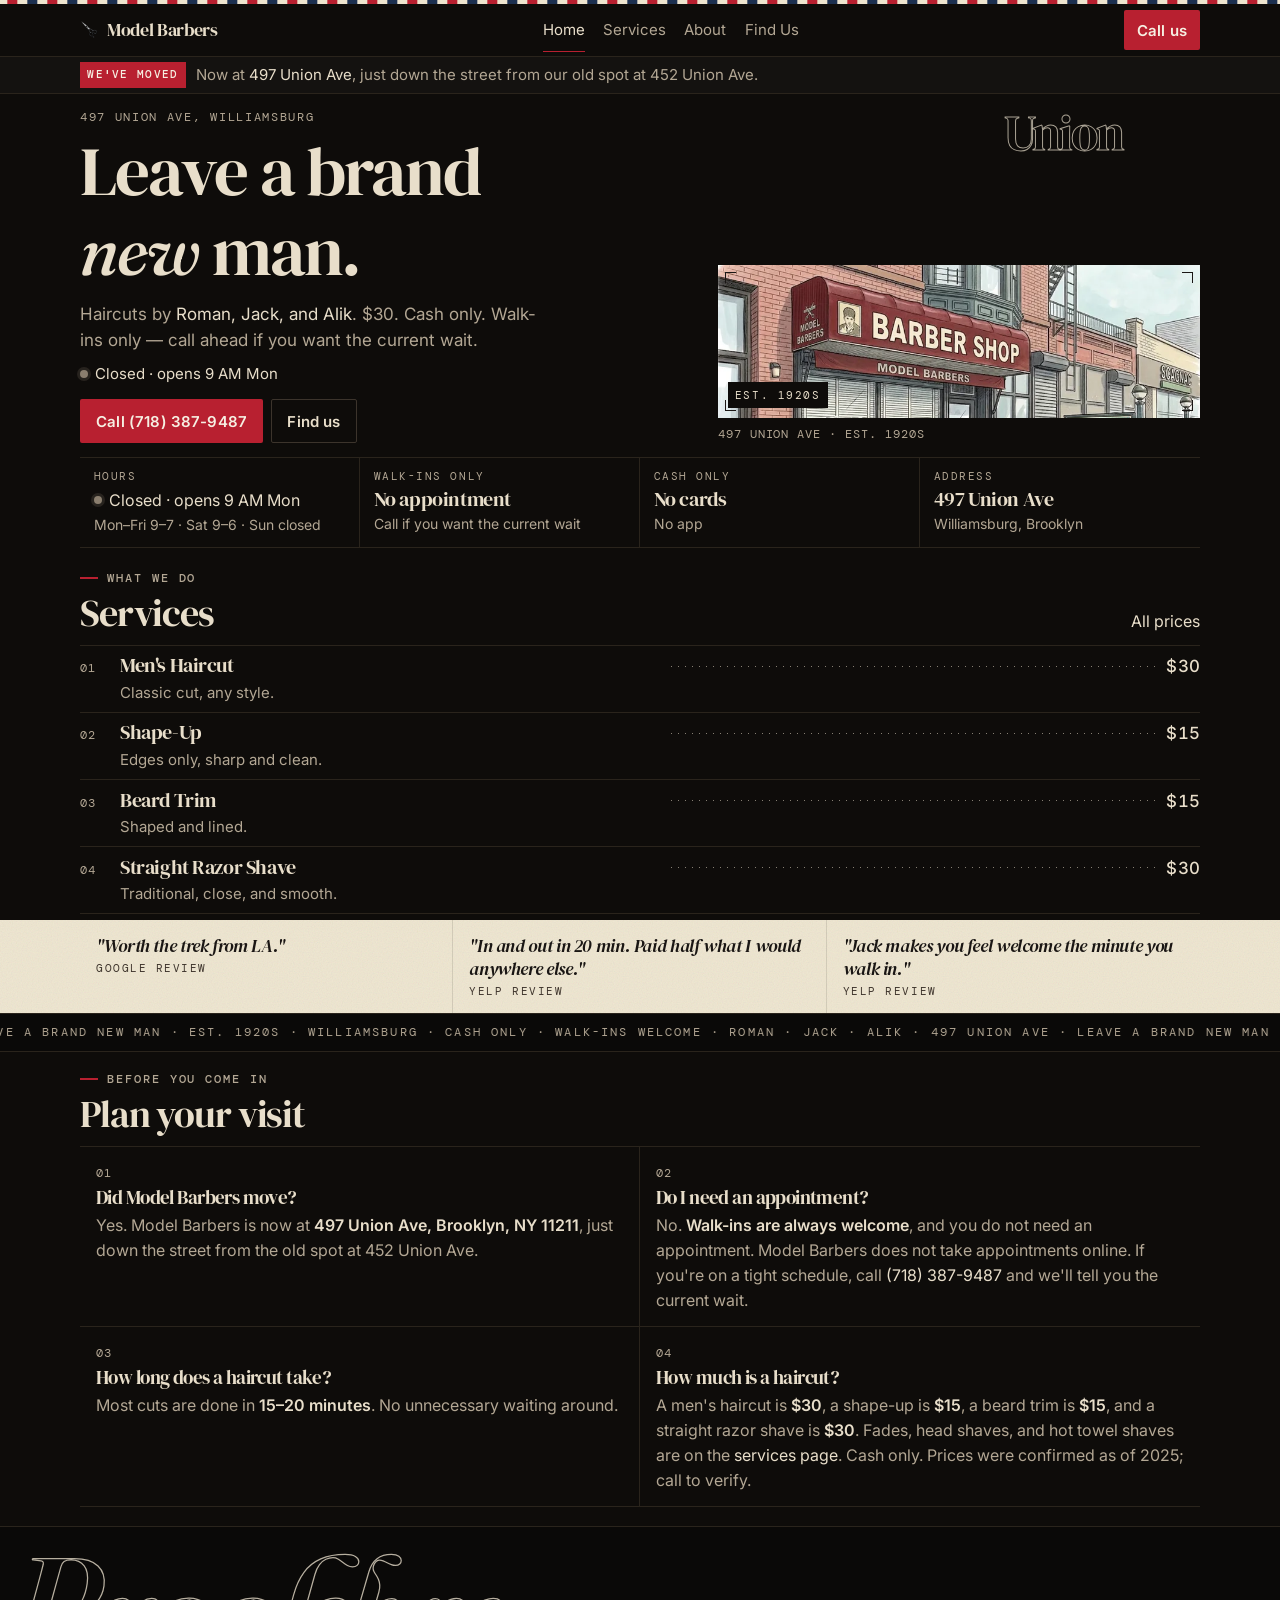
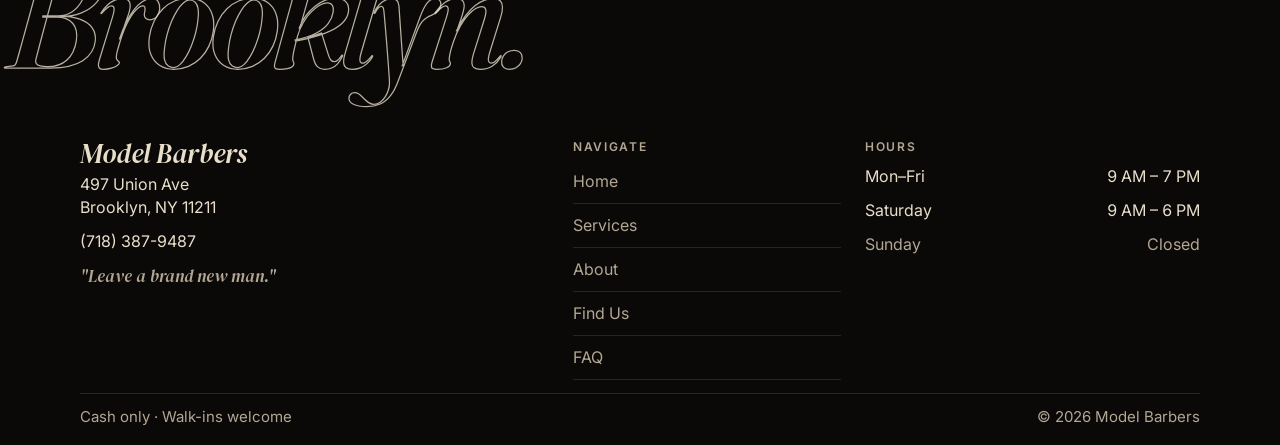
==== index.html @ 6467ca44 "Add Option C, a shorter letterpress ledger for Model Barbers. Keep the Bold Brooklyn palette, scisso" ====
<!DOCTYPE html>
<html lang="en">
<head>
  <meta charset="UTF-8" />
  <meta name="viewport" content="width=device-width, initial-scale=1.0" />
  <!--
    Planned canonical host: https://modelbarbers.com
    Do not launch until this domain is attached to the site, or update the host in:
    index.html, about.html, services.html, find-us.html, robots.txt, sitemap.xml, llms.txt, vercel.json, HOSTING.md
  -->
  <title>Model Barbers | Barbershop in Williamsburg, Brooklyn</title>
  <meta name="description" content="Walk-in barbershop on Union Ave in Williamsburg, Brooklyn. Haircuts $30, beard trims $15, cash only. Mon–Fri 9AM–7PM, Sat 9AM–6PM. (718) 387-9487." />
  <meta name="robots" content="index, follow, max-image-preview:large, max-snippet:-1" />
  <meta name="theme-color" content="#0E0C0A" />
  <link rel="canonical" href="https://modelbarbers.com/" />
  <link rel="alternate" type="text/plain" href="llms.txt" title="Plain-language summary of Model Barbers" />

  <meta property="og:type" content="website" />
  <meta property="og:site_name" content="Model Barbers" />
  <meta property="og:locale" content="en_US" />
  <meta property="og:title" content="Model Barbers | Barbershop in Williamsburg, Brooklyn" />
  <meta property="og:description" content="Walk-in barbershop on Union Ave in Williamsburg, Brooklyn. Haircuts $30, beard trims $15, cash only. Mon–Fri 9AM–7PM, Sat 9AM–6PM." />
  <meta property="og:url" content="https://modelbarbers.com/" />
  <meta property="og:image" content="https://modelbarbers.com/storefront.jpg" />
  <meta property="og:image:alt" content="Model Barbers storefront on Union Avenue in Williamsburg, Brooklyn" />
  <meta property="og:image:width" content="1400" />
  <meta property="og:image:height" content="782" />
  <meta property="og:image:type" content="image/jpeg" />

  <meta name="twitter:card" content="summary_large_image" />
  <meta name="twitter:title" content="Model Barbers | Barbershop in Williamsburg, Brooklyn" />
  <meta name="twitter:description" content="Walk-in barbershop on Union Ave in Williamsburg, Brooklyn. Haircuts $30, beard trims $15, cash only. Mon–Fri 9AM–7PM, Sat 9AM–6PM." />
  <meta name="twitter:image" content="https://modelbarbers.com/storefront.jpg" />
  <meta name="twitter:image:alt" content="Model Barbers storefront on Union Avenue in Williamsburg, Brooklyn" />

  <link rel="preconnect" href="https://fonts.googleapis.com" />
  <link rel="preconnect" href="https://fonts.gstatic.com" crossorigin />
  <link href="https://fonts.googleapis.com/css2?family=DM+Mono:wght@400;500&family=DM+Serif+Display:ital@0;1&family=Fraunces:ital,opsz,wght@1,144,500&family=Inter:wght@400;500;600&display=swap" rel="stylesheet" />

  <link rel="stylesheet" href="tokens.css" />
  <link rel="stylesheet" href="styles.css" />
  <link rel="icon" href="liberty_favicon.png" type="image/png" />
  <link rel="apple-touch-icon" href="apple-touch-icon.png" sizes="180x180" />

  <script type="application/ld+json">
  {
    "@context": "https://schema.org",
    "@graph": [
      {
        "@type": "WebSite",
        "@id": "https://modelbarbers.com/#website",
        "url": "https://modelbarbers.com/",
        "name": "Model Barbers",
        "description": "Williamsburg's neighborhood barbershop. Walk-ins only. Cash only.",
        "inLanguage": "en",
        "publisher": { "@id": "https://modelbarbers.com/#barbershop" }
      },
      {
        "@type": ["HairSalon", "LocalBusiness"],
        "@id": "https://modelbarbers.com/#barbershop",
        "name": "Model Barbers",
        "alternateName": "Williamsburg's Neighborhood Barbershop",
        "slogan": "Leave a brand new man.",
        "description": "Walk-in neighborhood barbershop on Union Avenue in Williamsburg, Brooklyn. Haircuts by Roman, Jack, and Alik. Cash only.",
        "url": "https://modelbarbers.com/",
        "telephone": "+17183879487",
        "image": "https://modelbarbers.com/storefront.jpg",
        "priceRange": "$",
        "paymentAccepted": "Cash",
        "currenciesAccepted": "USD",
        "address": {
          "@type": "PostalAddress",
          "streetAddress": "497 Union Ave",
          "addressLocality": "Brooklyn",
          "addressRegion": "NY",
          "postalCode": "11211",
          "addressCountry": "US"
        },
        "geo": {
          "@type": "GeoCoordinates",
          "latitude": 40.715536,
          "longitude": -73.952062
        },
        "hasMap": "https://maps.google.com/?q=497+Union+Ave,+Brooklyn,+NY+11211",
        "areaServed": {
          "@type": "Place",
          "name": "Williamsburg, Brooklyn, New York"
        },
        "openingHoursSpecification": [
          {
            "@type": "OpeningHoursSpecification",
            "dayOfWeek": ["Monday", "Tuesday", "Wednesday", "Thursday", "Friday"],
            "opens": "09:00",
            "closes": "19:00"
          },
          {
            "@type": "OpeningHoursSpecification",
            "dayOfWeek": "Saturday",
            "opens": "09:00",
            "closes": "18:00"
          }
        ],
        "employee": [
          { "@type": "Person", "name": "Roman", "jobTitle": "Barber" },
          { "@type": "Person", "name": "Jack", "jobTitle": "Barber" },
          { "@type": "Person", "name": "Alik", "jobTitle": "Barber" }
        ],
        "hasOfferCatalog": { "@id": "https://modelbarbers.com/#featured-services" }
      },
      {
        "@type": "OfferCatalog",
        "@id": "https://modelbarbers.com/#featured-services",
        "name": "Featured services at Model Barbers",
        "itemListElement": [
          {
            "@type": "Offer",
            "name": "Men's Haircut",
            "description": "Classic cut, any style.",
            "price": "30",
            "priceCurrency": "USD",
            "url": "https://modelbarbers.com/services#mens-haircut"
          },
          {
            "@type": "Offer",
            "name": "Shape-Up",
            "description": "Edges only, sharp and clean.",
            "price": "15",
            "priceCurrency": "USD",
            "url": "https://modelbarbers.com/services#shape-up"
          },
          {
            "@type": "Offer",
            "name": "Beard Trim",
            "description": "Shaped and lined.",
            "price": "15",
            "priceCurrency": "USD",
            "url": "https://modelbarbers.com/services#beard-trim"
          },
          {
            "@type": "Offer",
            "name": "Straight Razor Shave",
            "description": "Traditional, close, and smooth.",
            "price": "30",
            "priceCurrency": "USD",
            "url": "https://modelbarbers.com/services#straight-razor-shave"
          }
        ]
      },
      {
        "@type": "WebPage",
        "@id": "https://modelbarbers.com/#webpage",
        "url": "https://modelbarbers.com/",
        "name": "Model Barbers | Barbershop in Williamsburg, Brooklyn",
        "description": "Walk-in barbershop on Union Ave in Williamsburg, Brooklyn. Haircuts $30, beard trims $15, cash only. Mon–Fri 9AM–7PM, Sat 9AM–6PM. (718) 387-9487.",
        "isPartOf": { "@id": "https://modelbarbers.com/#website" },
        "about": { "@id": "https://modelbarbers.com/#barbershop" },
        "primaryImageOfPage": "https://modelbarbers.com/storefront.jpg",
        "inLanguage": "en"
      },
      {
        "@type": "FAQPage",
        "@id": "https://modelbarbers.com/#faq",
        "url": "https://modelbarbers.com/#faq",
        "isPartOf": { "@id": "https://modelbarbers.com/#website" },
        "about": { "@id": "https://modelbarbers.com/#barbershop" },
        "mainEntity": [
          {
            "@type": "Question",
            "name": "Did Model Barbers move?",
            "acceptedAnswer": {
              "@type": "Answer",
              "text": "Yes. Model Barbers is now at 497 Union Ave, Brooklyn, NY 11211, just down the street from the old spot at 452 Union Ave."
            }
          },
          {
            "@type": "Question",
            "name": "Do I need an appointment?",
            "acceptedAnswer": {
              "@type": "Answer",
              "text": "No. Walk-ins are always welcome, and you do not need an appointment. Model Barbers does not take appointments online. If you're on a tight schedule, call (718) 387-9487 and we'll tell you the current wait."
            }
          },
          {
            "@type": "Question",
            "name": "How long does a haircut take?",
            "acceptedAnswer": {
              "@type": "Answer",
              "text": "Most cuts are done in 15–20 minutes. No unnecessary waiting around."
            }
          },
          {
            "@type": "Question",
            "name": "How much is a haircut?",
            "acceptedAnswer": {
              "@type": "Answer",
              "text": "A men's haircut is $30, a shape-up is $15, a beard trim is $15, and a straight razor shave is $30. Fades, head shaves, and hot towel shaves are on the services page. Cash only. Prices were confirmed as of 2025; call to verify."
            }
          }
        ]
      }
    ]
  }
  </script>
</head>
<body class="page-home">
  <a class="skip-link" href="#main-content">Skip to main content</a>

  <header class="site-header" id="top">
    <div class="top-stripe" aria-hidden="true"><span class="top-stripe-track"></span></div>
    <div class="container nav-wrap">
      <a href="index.html" class="logo" aria-label="Model Barbers — home">
        <img src="scissors-closed-32.png" alt="" width="20" height="20" decoding="async" />
        Model Barbers
      </a>
      <nav aria-label="Primary navigation">
        <ul class="nav-links" role="list">
          <li><a href="index.html" aria-current="page">Home</a></li>
          <li><a href="services.html">Services</a></li>
          <li><a href="about.html">About</a></li>
          <li><a href="find-us.html">Find Us</a></li>
        </ul>
      </nav>
      <a class="btn btn-primary btn-sm nav-cta" href="tel:+17183879487">Call us</a>
      <button class="nav-toggle" aria-expanded="false" aria-controls="nav-overlay" aria-label="Open menu">
        <span class="nav-toggle-icon" aria-hidden="true"></span>
      </button>
    </div>
  </header>

  <div class="nav-overlay" id="nav-overlay" aria-hidden="true">
    <ul class="nav-overlay-links" role="list">
      <li><a href="index.html">Home</a></li>
      <li><a href="services.html">Services</a></li>
      <li><a href="about.html">About</a></li>
      <li><a href="find-us.html">Find Us</a></li>
    </ul>
    <a class="btn btn-primary nav-overlay-cta" href="tel:+17183879487">Call (718) 387-9487</a>
  </div>

  <main id="main-content" class="page-shell">
    <aside class="moved-notice" aria-label="We've moved">
      <p class="moved-line">
        <span class="moved-badge">We've moved</span>
        <span class="moved-detail">
          <span class="moved-short">Now at <a href="find-us.html">497 Union Ave</a>, from 452.</span>
          <span class="moved-long">Now at <a href="find-us.html">497 Union Ave</a>, just down the street from our old spot at 452 Union Ave.</span>
        </span>
      </p>
    </aside>

    <section class="hero" aria-labelledby="hero-headline">
      <div class="container hero-grid">
        <div class="hero-copy">
          <p class="hero-kicker"><a href="find-us.html">497 Union Ave, Williamsburg</a></p>
          <h1 class="mask-lines" id="hero-headline">
            <span class="mask-line"><span>Leave a brand</span></span>
            <span class="mask-line"><span><em>new</em> man.</span></span>
          </h1>
          <p class="hero-sub">Haircuts by <a href="about.html">Roman, Jack, and Alik</a>. $30. Cash only. Walk-ins only — call ahead if you want the current wait.</p>
          <p class="shop-status hero-status" data-shop-status>
            <span class="availability-dot" aria-hidden="true"></span>
            <span data-status-text>Mon–Fri 9–7 · Sat 9–6 · Sun closed</span>
          </p>
          <div class="hero-cta-group">
            <a class="btn btn-primary" href="tel:+17183879487">Call (718) 387-9487</a>
            <a class="btn btn-ghost" href="find-us.html">Find us</a>
          </div>
        </div>

        <div class="hero-media-col">
          <p class="hero-watermark" aria-hidden="true">Union</p>
          <div class="frame hero-frame photo-frame">
            <span class="crops" aria-hidden="true"><i></i><i></i><i></i><i></i></span>
            <picture>
              <source
                type="image/webp"
                srcset="storefront-800.webp 800w, storefront.webp 1400w"
                sizes="(min-width: 860px) 480px, 100vw"
              />
              <img
                src="storefront.jpg"
                srcset="storefront-800.jpg 800w, storefront.jpg 1400w"
                sizes="(min-width: 860px) 480px, 100vw"
                alt="Illustration of the Model Barbers storefront: a red awning on a brick building along a Brooklyn sidewalk"
                width="1400" height="782"
                fetchpriority="high" decoding="async"
              />
            </picture>
            <span class="photo-chip">Est. 1920s</span>
          </div>
          <p class="hero-caption">497 Union Ave · Est. 1920s</p>
        </div>
      </div>

      <div class="container">
        <section class="facts" aria-label="Shop facts">
          <div class="facts-grid">
            <div class="fact">
              <p class="fact-kicker">Hours</p>
              <p class="shop-status" data-shop-status>
                <span class="availability-dot" aria-hidden="true"></span>
                <span data-status-text>Mon–Fri 9–7 · Sat 9–6 · Sun closed</span>
              </p>
              <p class="fact-note">Mon–Fri 9–7 · Sat 9–6 · Sun closed</p>
            </div>
            <div class="fact">
              <p class="fact-kicker">Walk-ins only</p>
              <p class="fact-value">No appointment</p>
              <p class="fact-note">Call if you want the current wait</p>
            </div>
            <div class="fact">
              <p class="fact-kicker">Cash only</p>
              <p class="fact-value">No cards</p>
              <p class="fact-note">No app</p>
            </div>
            <div class="fact">
              <p class="fact-kicker">Address</p>
              <p class="fact-value"><a href="find-us.html">497 Union Ave</a></p>
              <p class="fact-note">Williamsburg, Brooklyn</p>
            </div>
          </div>
        </section>
      </div>
    </section>

    <section class="section" id="services" aria-labelledby="services-heading">
      <div class="container">
        <div class="section-header">
          <div>
            <p class="section-label">What we do</p>
            <h2 id="services-heading">Services</h2>
          </div>
          <a class="section-link" href="services.html">All prices</a>
        </div>
        <div class="ledger" role="table" aria-label="Featured services">
          <div class="menu-row" role="row">
            <span class="idx" role="cell">01</span>
            <span class="item-name" role="cell"><a href="services.html#mens-haircut">Men's Haircut</a></span>
            <span class="leader" role="presentation" aria-hidden="true"></span>
            <span class="price" role="cell">$30</span>
            <span class="item-desc" role="cell">Classic cut, any style.</span>
          </div>
          <div class="menu-row" role="row">
            <span class="idx" role="cell">02</span>
            <span class="item-name" role="cell"><a href="services.html#shape-up">Shape-Up</a></span>
            <span class="leader" role="presentation" aria-hidden="true"></span>
            <span class="price" role="cell">$15</span>
            <span class="item-desc" role="cell">Edges only, sharp and clean.</span>
          </div>
          <div class="menu-row" role="row">
            <span class="idx" role="cell">03</span>
            <span class="item-name" role="cell"><a href="services.html#beard-trim">Beard Trim</a></span>
            <span class="leader" role="presentation" aria-hidden="true"></span>
            <span class="price" role="cell">$15</span>
            <span class="item-desc" role="cell">Shaped and lined.</span>
          </div>
          <div class="menu-row" role="row">
            <span class="idx" role="cell">04</span>
            <span class="item-name" role="cell"><a href="services.html#straight-razor-shave">Straight Razor Shave</a></span>
            <span class="leader" role="presentation" aria-hidden="true"></span>
            <span class="price" role="cell">$30</span>
            <span class="item-desc" role="cell">Traditional, close, and smooth.</span>
          </div>
        </div>
      </div>
    </section>

    <section class="proof grain" aria-label="Customer reviews">
      <div class="container proof-grid">
        <div class="proof-item">
          <p class="proof-quote">"Worth the trek from LA."</p>
          <p class="proof-source">Google Review</p>
        </div>
        <div class="proof-item">
          <p class="proof-quote">"In and out in 20 min. Paid half what I would anywhere else."</p>
          <p class="proof-source">Yelp Review</p>
        </div>
        <div class="proof-item">
          <p class="proof-quote">"Jack makes you feel welcome the minute you walk in."</p>
          <p class="proof-source">Yelp Review</p>
        </div>
      </div>
    </section>

    <div class="marquee" aria-hidden="true">
      <div class="marquee-track" id="marquee-track">
        <span class="marquee-content">Leave a brand new man · Est. 1920s · Williamsburg · Cash only · Walk-ins welcome · Roman · Jack · Alik · 497 Union Ave ·&nbsp;</span>
        <span class="marquee-content">Leave a brand new man · Est. 1920s · Williamsburg · Cash only · Walk-ins welcome · Roman · Jack · Alik · 497 Union Ave ·&nbsp;</span>
      </div>
    </div>

    <section class="section" id="faq" aria-labelledby="visit-heading">
      <div class="container">
        <div class="section-header">
          <div>
            <p class="section-label">Before you come in</p>
            <h2 id="visit-heading">Plan your visit</h2>
          </div>
        </div>
        <div class="visit-grid">
          <div class="visit-item">
            <span class="visit-num">01</span>
            <h3 class="visit-q">Did Model Barbers move?</h3>
            <p class="visit-a">Yes. Model Barbers is now at <strong>497 Union Ave, Brooklyn, NY 11211</strong>, just down the street from the old spot at 452 Union Ave.</p>
          </div>
          <div class="visit-item">
            <span class="visit-num">02</span>
            <h3 class="visit-q">Do I need an appointment?</h3>
            <p class="visit-a">No. <strong>Walk-ins are always welcome</strong>, and you do not need an appointment. Model Barbers does not take appointments online. If you're on a tight schedule, call <a href="tel:+17183879487">(718) 387-9487</a> and we'll tell you the current wait.</p>
          </div>
          <div class="visit-item">
            <span class="visit-num">03</span>
            <h3 class="visit-q">How long does a haircut take?</h3>
            <p class="visit-a">Most cuts are done in <strong>15–20 minutes</strong>. No unnecessary waiting around.</p>
          </div>
          <div class="visit-item">
            <span class="visit-num">04</span>
            <h3 class="visit-q">How much is a haircut?</h3>
            <p class="visit-a">A men's haircut is <strong>$30</strong>, a shape-up is <strong>$15</strong>, a beard trim is <strong>$15</strong>, and a straight razor shave is <strong>$30</strong>. Fades, head shaves, and hot towel shaves are on the <a href="services.html">services page</a>. Cash only. Prices were confirmed as of 2025; call to verify.</p>
          </div>
        </div>
      </div>
    </section>
  </main>

  <footer class="site-footer">
    <p class="footer-wordmark" aria-hidden="true"><span>Brooklyn.</span></p>
    <div class="container footer-grid">
      <div class="footer-brand">
        <p class="footer-name">Model Barbers</p>
        <address>
          <a href="https://maps.google.com/?q=497+Union+Ave,+Brooklyn,+NY+11211" target="_blank" rel="noopener">497 Union Ave<br>Brooklyn, NY 11211</a><br>
          <a href="tel:+17183879487">(718) 387-9487</a>
        </address>
        <p class="footer-tagline">"Leave a brand new man."</p>
      </div>
      <div class="footer-col">
        <p class="footer-heading">Navigate</p>
        <ul class="footer-nav-list" role="list">
          <li><a href="index.html">Home</a></li>
          <li><a href="services.html">Services</a></li>
          <li><a href="about.html">About</a></li>
          <li><a href="find-us.html">Find Us</a></li>
          <li><a href="index.html#faq">FAQ</a></li>
        </ul>
      </div>
      <div class="footer-col">
        <p class="footer-heading">Hours</p>
        <table class="hours-table">
          <tbody>
            <tr><th scope="row">Mon–Fri</th><td>9 AM – 7 PM</td></tr>
            <tr><th scope="row">Saturday</th><td>9 AM – 6 PM</td></tr>
            <tr class="closed"><th scope="row">Sunday</th><td>Closed</td></tr>
          </tbody>
        </table>
      </div>
    </div>
    <div class="container footer-foot">
      <p class="footer-note">Cash only · Walk-ins welcome</p>
      <p class="footer-note copyright">© <span id="year"></span> Model Barbers</p>
    </div>
  </footer>

  <a class="floating-call" href="tel:+17183879487" aria-label="Call Model Barbers">Call (718) 387-9487</a>
  <script src="script.js" defer></script>
</body>
</html>
---- tokens.css ----
/* ═══════════════════════════════════════════════════════════
   MODEL BARBERS — Design Tokens
   Option C keeps the espresso / cream / red / gold family.
   ═══════════════════════════════════════════════════════════ */

:root {

  /* ── Typography ─────────────────────────────────────────── */
  --font-display: 'DM Serif Display', Georgia, serif;
  --font-sign:    'Fraunces', 'DM Serif Display', Georgia, serif;
  --font-body:    'Inter', system-ui, sans-serif;
  --font-mono:    'DM Mono', 'Courier New', monospace;

  /* ── Type Scale ─────────────────────────────────────────── */
  --text-xs:   0.75rem;
  --text-sm:   0.875rem;
  --text-base: 1rem;
  --text-lg:   1.125rem;
  --text-xl:   1.25rem;
  --text-2xl:  1.5rem;
  --text-3xl:  2rem;
  --text-4xl:  2.75rem;
  --text-hero: clamp(2.7rem, 5.4vw, 4.7rem);

  /* ── Colors — base dark theme ───────────────────────────── */
  --bg:             #0E0C0A;
  --bg-elevated:    #141210;
  --bg-inset:       #0A0908;

  --text-primary:   #E8DECA;
  --text-secondary: #B3A794;
  --text-faint:     #8A7E6E;
  --text-body:      1.0625rem;

  --accent:         #B82030;
  --accent-hi:      #D02438;
  --on-accent:      #F6EFE2;
  --gold:           #9A7420;
  --gold-light:     #C4A15A;

  --border:         #1C1914;
  --border-vis:     #2A241C;
  --border-hi:      #3C342C;

  /* ── Colors — light surface ─────────────────────────────── */
  --surface-warm:   #EFE7D2;
  --ink:            #1A1614;
  --ink-muted:      #3E342C;

  /* ── Spacing ────────────────────────────────────────────── */
  --sp-1:  8px;
  --sp-2:  16px;
  --sp-3:  24px;
  --sp-4:  32px;
  --sp-6:  48px;
  --sp-8:  64px;

  /* ── Layout ─────────────────────────────────────────────── */
  --max-w:       1120px;
  --header-h:    3.25rem;
  --header-slim: 2.75rem;
  --stripe-h:    4px;

  /* ── Radii ──────────────────────────────────────────────── */
  --radius-sm:  2px;
  --radius:     2px;

  /* ── Motion ─────────────────────────────────────────────── */
  --ease-out:    cubic-bezier(0.16, 1, 0.3, 1);
  --ease-std:    cubic-bezier(0.4, 0, 0.2, 1);
  --dur-fast:    120ms;
  --dur-mid:     260ms;
  --dur-slow:    640ms;
}
---- styles.css ----
/* ═══════════════════════════════════════════════════════════
   MODEL BARBERS — Option C, Letterpress Ledger
   Tokens live in tokens.css. No build step.
   ═══════════════════════════════════════════════════════════ */

*, *::before, *::after { box-sizing: border-box; margin: 0; padding: 0; }

html {
  scroll-padding-top: calc(var(--header-h) + var(--stripe-h) + 12px);
  font-size: 16px;
  color-scheme: dark;
  overflow-x: clip;
}

body {
  font-family: var(--font-body);
  font-weight: 400;
  font-size: var(--text-base);
  line-height: 1.55;
  background: var(--bg);
  color: var(--text-primary);
  overflow-x: clip;
  -webkit-font-smoothing: antialiased;
  text-rendering: optimizeLegibility;
}

img { display: block; max-width: 100%; height: auto; }
a { color: inherit; }
em { font-style: italic; }
address { font-style: normal; }
strong { font-weight: 600; }
button { font: inherit; color: inherit; background: none; border: 0; }
ul { list-style: none; }

::selection { background: var(--accent); color: var(--on-accent); }

::-webkit-scrollbar { width: 8px; }
::-webkit-scrollbar-track { background: var(--bg); }
::-webkit-scrollbar-thumb { background: var(--border-hi); }

/* ── Cursors ──────────────────────────────────────────────── */
:root {
  --cur-open:   url("scissors-opened-32.png") 16 16, auto;
  --cur-closed: url("scissors-closed-32.png") 16 16, auto;
  --grain: url("data:image/svg+xml,%3Csvg xmlns='http://www.w3.org/2000/svg' width='160' height='160'%3E%3Cfilter id='n'%3E%3CfeTurbulence type='fractalNoise' baseFrequency='.8' numOctaves='2' stitchTiles='stitch'/%3E%3C/filter%3E%3Crect width='160' height='160' filter='url(%23n)' opacity='.55'/%3E%3C/svg%3E");
}

html, body, body * { cursor: var(--cur-open); }
html.snipping, html.snipping body, html.snipping body * { cursor: var(--cur-closed); }
input, textarea, select, [contenteditable] { cursor: auto !important; }

/* ── Accessibility ────────────────────────────────────────── */
.skip-link {
  position: absolute;
  left: 1rem;
  top: 0;
  transform: translateY(-120%);
  background: #f0c060;
  color: #111;
  padding: 0.5rem 1rem;
  font-weight: 600;
  z-index: 400;
}
.skip-link:focus { transform: none; top: 0.5rem; }

.sr-only {
  position: absolute; width: 1px; height: 1px;
  padding: 0; margin: -1px; overflow: hidden;
  clip: rect(0, 0, 0, 0); white-space: nowrap; border: 0;
}

:focus-visible { outline: 2px solid #f0c060; outline-offset: 3px; }

/* ── Layout ───────────────────────────────────────────────── */
.container {
  width: min(var(--max-w), calc(100% - 2rem));
  margin-inline: auto;
}

.page-shell { position: relative; z-index: 1; }

h1, h2, h3 {
  font-family: var(--font-display);
  font-weight: 400;
  letter-spacing: -0.03em;
  color: var(--text-primary);
  text-wrap: balance;
}

h1 { font-size: var(--text-hero); line-height: 1.08; }
h1 em {
  font-family: var(--font-sign);
  font-style: italic;
  font-weight: 500;
  font-synthesis: none;
}
h2 { font-size: clamp(1.7rem, 3vw, 2.35rem); line-height: 1.12; }
h3 { font-size: 1.2rem; line-height: 1.2; }

/* Masked lines keep descenders inside the clip box. */
.mask-line { display: block; overflow: hidden; }
.mask-line > span {
  display: block;
  line-height: 1.12;
  padding-bottom: 0.2em;
  margin-bottom: -0.16em;
}

.section-label {
  display: flex;
  align-items: center;
  gap: 0.55rem;
  margin-bottom: 0.3rem;
  font-family: var(--font-mono);
  font-size: 0.75rem;
  font-weight: 500;
  letter-spacing: 0.16em;
  text-transform: uppercase;
  color: var(--text-secondary);
}
.section-label::before {
  content: "";
  width: 1.15rem;
  height: 2px;
  background: var(--accent);
  flex: none;
}

.section { padding: 1.15rem 0 0.35rem; }

.section-header {
  display: flex;
  align-items: flex-end;
  justify-content: space-between;
  gap: 1rem;
  margin-bottom: 0.65rem;
}

.lead {
  max-width: 62ch;
  margin-top: 0.45rem;
  font-size: var(--text-body);
  color: var(--text-secondary);
}

.page-intro { padding: 1rem 0 0.35rem; }
.breadcrumb {
  display: flex;
  flex-wrap: wrap;
  gap: 0.4rem;
  align-items: center;
  margin-bottom: 0.55rem;
  font-family: var(--font-mono);
  font-size: 0.75rem;
  letter-spacing: 0.12em;
  text-transform: uppercase;
  color: var(--text-secondary);
}

/* Sliding red rule. The scissors cursor stays. */
a:where(:not(.btn):not(.logo):not(.floating-call):not(.map-art):not(.nav-overlay-cta)) {
  text-decoration: none;
  background-image: linear-gradient(var(--accent), var(--accent));
  background-repeat: no-repeat;
  background-position: 0 100%;
  background-size: 0 1.5px;
  transition: background-size var(--dur-mid) var(--ease-out), color var(--dur-fast);
}
a:where(:not(.btn):not(.logo):not(.floating-call):not(.map-art):not(.nav-overlay-cta)):hover,
a:where(:not(.btn):not(.logo):not(.floating-call):not(.map-art):not(.nav-overlay-cta)):focus-visible,
a[aria-current="page"] {
  background-size: 100% 1.5px;
}

.grain { position: relative; isolation: isolate; }
.grain::before {
  content: "";
  position: absolute;
  inset: 0;
  z-index: 0;
  pointer-events: none;
  opacity: 0.22;
  background-image: var(--grain);
  background-size: 160px 160px;
  mix-blend-mode: multiply;
}
.grain > * { position: relative; z-index: 1; }

/* ── Buttons ──────────────────────────────────────────────── */
.btn {
  display: inline-flex;
  align-items: center;
  justify-content: center;
  min-height: 44px;
  padding: 0.5rem 0.95rem;
  border: 1px solid transparent;
  border-radius: var(--radius-sm);
  font-size: 0.9375rem;
  font-weight: 600;
  line-height: 1;
  text-decoration: none;
  letter-spacing: 0.01em;
}
.btn-primary { background: var(--accent); color: var(--on-accent); }
.btn-primary:hover { background: var(--accent-hi); }
.btn-ghost { color: var(--text-primary); border-color: var(--border-hi); }
.btn-ghost:hover { border-color: var(--text-secondary); }
.btn-sm { min-height: 40px; padding-inline: 0.75rem; }
.hero-cta-group { display: flex; flex-wrap: wrap; gap: 0.5rem; margin-top: 0.85rem; }

/* ── Header + pole ────────────────────────────────────────── */
.site-header {
  position: sticky;
  top: 0;
  z-index: 200;
  background: var(--bg);
  border-bottom: 1px solid var(--border-vis);
}

.top-stripe { height: var(--stripe-h); overflow: hidden; }
.top-stripe-track {
  display: block;
  height: 100%;
  width: calc(100% + 80px);
  margin-left: -40px;
  background-image: repeating-linear-gradient(
    90deg,
    var(--accent) 0 10px,
    #EDE4CE 10px 20px,
    #1C3050 20px 30px,
    #EDE4CE 30px 40px
  );
  will-change: transform;
  transform: translate3d(0, 0, 0);
  backface-visibility: hidden;
}

.nav-wrap {
  display: flex;
  align-items: center;
  justify-content: space-between;
  gap: 0.75rem;
  height: var(--header-h);
  min-width: 0;
  transition: height var(--dur-mid) var(--ease-std);
}
.site-header.slim .nav-wrap { height: var(--header-slim); }

.logo {
  display: inline-flex;
  align-items: center;
  gap: 0.45rem;
  min-height: 44px;
  font-family: var(--font-display);
  font-size: 1.15rem;
  letter-spacing: -0.02em;
  text-decoration: none;
  white-space: nowrap;
}
.logo img { width: 20px; height: 20px; }

.nav-links { display: flex; align-items: center; gap: 1.15rem; }
.nav-links a {
  display: inline-flex;
  align-items: center;
  min-height: 44px;
  font-size: 0.9375rem;
  color: var(--text-secondary);
}
.nav-links a:hover,
.nav-links a[aria-current="page"] { color: var(--text-primary); }

.nav-toggle {
  display: none;
  width: 44px;
  height: 44px;
  align-items: center;
  justify-content: center;
  border: 1px solid var(--border-hi);
  flex: none;
}
.nav-toggle-icon,
.nav-toggle-icon::before,
.nav-toggle-icon::after {
  display: block;
  width: 16px;
  height: 1.5px;
  background: var(--text-primary);
  position: relative;
}
.nav-toggle-icon::before,
.nav-toggle-icon::after {
  content: "";
  position: absolute;
  left: 0;
}
.nav-toggle-icon::before { top: -6px; }
.nav-toggle-icon::after { top: 6px; }
.nav-toggle[aria-expanded="true"] .nav-toggle-icon { background: transparent; }
.nav-toggle[aria-expanded="true"] .nav-toggle-icon::before { top: 0; transform: rotate(45deg); }
.nav-toggle[aria-expanded="true"] .nav-toggle-icon::after { top: 0; transform: rotate(-45deg); }

.nav-overlay {
  position: fixed;
  inset: 0;
  z-index: 190;
  display: none;
  flex-direction: column;
  justify-content: flex-end;
  gap: 0.25rem;
  padding: 5rem 1.25rem 1.5rem;
  background: rgba(14, 12, 10, 0.97);
}
.nav-overlay.open { display: flex; }
.nav-overlay-links a {
  display: flex;
  align-items: center;
  min-height: 48px;
  font-family: var(--font-display);
  font-size: clamp(2rem, 8vw, 2.75rem);
  line-height: 1.15;
  letter-spacing: -0.03em;
}
.nav-overlay-cta { margin-top: 0.75rem; align-self: flex-start; }

/* ── Moved notice, one line ───────────────────────────────── */
.moved-notice {
  background: var(--bg-elevated);
  border-bottom: 1px solid var(--border-vis);
}
.moved-line {
  display: flex;
  align-items: center;
  gap: 0.65rem;
  width: min(var(--max-w), calc(100% - 2rem));
  margin-inline: auto;
  min-height: 36px;
  padding: 0.3rem 0;
  white-space: nowrap;
}
.moved-badge {
  flex: none;
  background: var(--accent);
  color: var(--on-accent);
  font-family: var(--font-mono);
  font-size: 0.6875rem;
  font-weight: 500;
  letter-spacing: 0.12em;
  text-transform: uppercase;
  padding: 0.28rem 0.45rem;
}
.moved-detail { font-size: 0.9375rem; color: var(--text-secondary); min-width: 0; overflow: hidden; text-overflow: ellipsis; }
.moved-long { display: none; }
.moved-detail a { color: var(--text-primary); }

/* ── Hero ─────────────────────────────────────────────────── */
.hero { position: relative; padding: 0.85rem 0 0.15rem; }
.hero-grid {
  display: grid;
  gap: 0.9rem;
  align-items: end;
}
.hero-kicker {
  font-family: var(--font-mono);
  font-size: 0.75rem;
  letter-spacing: 0.14em;
  text-transform: uppercase;
  color: var(--text-secondary);
  margin-bottom: 0.35rem;
}
.hero h1 em {
  font-family: var(--font-sign);
  font-style: italic;
  font-weight: 500;
  font-synthesis: none;
}
.hero-sub {
  max-width: 42ch;
  margin-top: 0.55rem;
  font-size: 1.0625rem;
  color: var(--text-secondary);
}
.hero-sub a { color: var(--text-primary); }

.shop-status {
  display: inline-flex;
  align-items: center;
  gap: 0.45rem;
  margin-top: 0.55rem;
  font-size: 0.9375rem;
  color: var(--text-primary);
}
.availability-dot {
  width: 8px;
  height: 8px;
  border-radius: 50%;
  background: var(--text-faint);
  box-shadow: 0 0 0 3px rgba(138, 126, 110, 0.2);
  flex: none;
}
[data-open="true"] .availability-dot {
  background: #7DCEA0;
  box-shadow: 0 0 0 3px rgba(125, 206, 160, 0.18);
}

.hero-media-col { position: relative; min-width: 0; }
.hero-watermark {
  display: none;
  position: absolute;
  z-index: 2;
  top: 0;
  right: 0;
  margin: 0;
  font-family: var(--font-display);
  font-size: 3.15rem;
  line-height: 1;
  letter-spacing: -0.04em;
  color: transparent;
  -webkit-text-stroke: 1px rgba(232, 222, 202, 0.72);
  white-space: nowrap;
  pointer-events: none;
  user-select: none;
}

.frame {
  position: relative;
  z-index: 1;
  background: var(--bg-inset);
}
.frame img { width: 100%; object-fit: cover; }
.hero-frame img,
.archive-card img { height: 100%; }
.hero-frame { aspect-ratio: 3.15 / 1; max-height: 240px; overflow: hidden; }
.hero-frame picture { display: block; height: auto; }
.archive-card-photo picture { display: block; height: 100%; }
.hero-frame img {
  width: 100%;
  height: auto;
  max-height: none;
  object-fit: unset;
}
.hero-frame .crops i { border-color: #1A1614; }

.crops {
  position: absolute;
  inset: 7px;
  z-index: 2;
  pointer-events: none;
}
.crops i {
  position: absolute;
  width: 11px;
  height: 11px;
  border: 0 solid rgba(246, 239, 226, 0.9);
}
.crops i:nth-child(1) { top: 0; left: 0; border-top-width: 1px; border-left-width: 1px; }
.crops i:nth-child(2) { top: 0; right: 0; border-top-width: 1px; border-right-width: 1px; }
.crops i:nth-child(3) { bottom: 0; left: 0; border-bottom-width: 1px; border-left-width: 1px; }
.crops i:nth-child(4) { bottom: 0; right: 0; border-bottom-width: 1px; border-right-width: 1px; }

.photo-chip {
  position: absolute;
  z-index: 2;
  left: 10px;
  bottom: 10px;
  padding: 0.28rem 0.45rem;
  background: var(--bg);
  color: var(--text-primary);
  font-family: var(--font-mono);
  font-size: 0.6875rem;
  letter-spacing: 0.14em;
  text-transform: uppercase;
}
.hero-caption {
  margin-top: 0.4rem;
  font-family: var(--font-mono);
  font-size: 0.75rem;
  letter-spacing: 0.08em;
  text-transform: uppercase;
  color: var(--text-secondary);
}

/* ── Facts ────────────────────────────────────────────────── */
.facts {
  margin-top: 0.85rem;
  border-top: 1px solid var(--border-vis);
  border-bottom: 1px solid var(--border-vis);
}
.facts-grid { display: grid; grid-template-columns: 1fr 1fr; }
.fact {
  padding: 0.65rem 0.85rem 0.7rem;
  border-bottom: 1px solid var(--border-vis);
  min-width: 0;
}
.fact:nth-child(odd) { border-right: 1px solid var(--border-vis); }
.fact-kicker {
  font-family: var(--font-mono);
  font-size: 0.6875rem;
  letter-spacing: 0.14em;
  text-transform: uppercase;
  color: var(--text-secondary);
}
.fact-value {
  margin-top: 0.12rem;
  font-family: var(--font-display);
  font-size: 1.25rem;
  line-height: 1.2;
  letter-spacing: -0.02em;
}
.fact .shop-status { margin-top: 0.15rem; font-size: 1rem; }
.fact-note { margin-top: 0.1rem; font-size: 0.875rem; color: var(--text-secondary); }
.fact a { color: var(--text-primary); }

/* ── Ledger / prices ──────────────────────────────────────── */
.ledger, .menu { border-top: 1px solid var(--border-vis); }
.menu { max-width: 720px; }

.menu-row, .ledger-row {
  display: grid;
  grid-template-columns: 1.8rem minmax(0, 1fr) auto;
  column-gap: 0.7rem;
  align-items: baseline;
  padding: 0.48rem 0 0.5rem;
  border-bottom: 1px solid var(--border-vis);
}
.menu-row { grid-template-columns: 1.8rem minmax(0, 1.1fr) minmax(1.5rem, 1fr) auto; }
.idx {
  font-family: var(--font-mono);
  font-size: 0.75rem;
  letter-spacing: 0.06em;
  color: var(--text-secondary);
}
.item-name {
  font-family: var(--font-display);
  font-size: 1.28rem;
  line-height: 1.15;
  letter-spacing: -0.02em;
}
.item-name a { color: var(--text-primary); }
.item-desc {
  grid-column: 2 / -1;
  margin-top: 0.08rem;
  font-size: 0.9375rem;
  color: var(--text-secondary);
}
.menu-row .item-desc { grid-column: 2 / 3; }
.leader {
  height: 1px;
  align-self: center;
  background-image: radial-gradient(circle, rgba(232, 222, 202, 0.55) 0.7px, transparent 0.8px);
  background-size: 7px 1px;
  background-repeat: repeat-x;
  background-position: left center;
  transform: scaleX(1);
  transform-origin: left center;
}
.price {
  font-family: var(--font-body);
  font-weight: 500;
  font-variant-numeric: tabular-nums;
  font-feature-settings: "tnum" 1;
  font-size: 1.05rem;
  letter-spacing: 0.01em;
  color: var(--text-primary);
}
.menu-foot { margin-top: 0.8rem; max-width: 62ch; color: var(--text-secondary); font-size: 1rem; }
.menu-foot a { color: var(--text-primary); }
.price-note { margin-top: 0.35rem; color: var(--text-secondary); font-size: 0.9375rem; }
.category-label {
  margin: 0.85rem 0 0.15rem;
  font-family: var(--font-mono);
  font-size: 0.75rem;
  font-weight: 500;
  letter-spacing: 0.16em;
  text-transform: uppercase;
  color: var(--text-secondary);
}

/* ── Reviews ──────────────────────────────────────────────── */
.proof { background: var(--surface-warm); color: var(--ink); }
.proof-grid { display: grid; }
.proof-item {
  padding: 0.75rem 0;
  border-bottom: 1px solid rgba(26, 22, 20, 0.12);
}
.proof-item:last-child { border-bottom: 0; }
.proof-quote {
  font-family: var(--font-display);
  font-style: italic;
  font-size: 1.15rem;
  line-height: 1.25;
  letter-spacing: -0.02em;
  color: var(--ink);
}
.proof-source {
  margin-top: 0.2rem;
  font-family: var(--font-mono);
  font-size: 0.6875rem;
  letter-spacing: 0.14em;
  text-transform: uppercase;
  color: var(--ink-muted);
}

/* ── Marquee ──────────────────────────────────────────────── */
.marquee {
  overflow: hidden;
  border-top: 1px solid var(--border-vis);
  border-bottom: 1px solid var(--border-vis);
  background: var(--bg-inset);
}
.marquee-track {
  display: flex;
  width: max-content;
  will-change: transform;
  transform: translate3d(0, 0, 0);
}
.marquee-content {
  flex: none;
  padding: 0.55rem 0;
  font-family: var(--font-mono);
  font-size: 0.75rem;
  letter-spacing: 0.18em;
  text-transform: uppercase;
  color: var(--text-secondary);
  white-space: nowrap;
}

/* ── FAQ ──────────────────────────────────────────────────── */
.visit-grid {
  display: grid;
  border-top: 1px solid var(--border-vis);
}
.visit-item {
  padding: 0.7rem 0.15rem 0.75rem;
  border-bottom: 1px solid var(--border-vis);
}
.visit-num {
  font-family: var(--font-mono);
  font-size: 0.75rem;
  letter-spacing: 0.08em;
  color: var(--text-secondary);
}
.visit-q { margin-top: 0.15rem; font-size: 1.2rem; }
.visit-a {
  margin-top: 0.25rem;
  font-size: 1rem;
  color: var(--text-secondary);
}
.visit-a a,
.visit-a strong { color: var(--text-primary); }

/* ── About ────────────────────────────────────────────────── */
.about-split {
  display: grid;
  gap: 1rem;
  align-items: start;
}
.about-prose p {
  font-size: var(--text-body);
  color: var(--text-secondary);
}
.about-prose p + p { margin-top: 0.7rem; }
.about-prose a { color: var(--text-primary); }

.portrait { margin: 0; }
.portrait .photo-frame img {
  width: 100%;
  height: auto;
  object-fit: contain;
  background: #0A0908;
}
.name-row {
  display: grid;
  grid-template-columns: repeat(3, 1fr);
  gap: 0.25rem;
  margin-top: 0.4rem;
  font-family: var(--font-display);
  font-size: 1.05rem;
  line-height: 1.2;
}
.credits {
  margin-top: 0.45rem;
  font-size: 0.9375rem;
  color: var(--text-secondary);
}

.archive { padding-top: 0.9rem; }
.archive-fan {
  display: grid;
  grid-template-columns: 1fr 1fr;
  gap: 0.55rem;
  margin-top: 0.55rem;
}
.archive-card {
  --tilt: 0deg;
  background: var(--bg-elevated);
  border: 1px solid var(--border-vis);
  transform: rotate(var(--tilt));
  transform-origin: center center;
}
.archive-card:nth-child(1) { --tilt: -2.4deg; }
.archive-card:nth-child(2) { --tilt: 1.6deg; }
.archive-card:nth-child(3) { --tilt: -1.2deg; }
.archive-card:nth-child(4) { --tilt: 2.2deg; }
.archive-card-photo { aspect-ratio: 16 / 10; overflow: hidden; background: #0A0908; }
.archive-card img { width: 100%; height: 100%; object-fit: cover; }
.crop-awning { object-position: center 18%; }
.crop-windows { object-position: center 48%; }
.crop-street { object-position: 78% 70%; }
.archive-card.is-barbers img { object-fit: contain; object-position: center top; }
.archive-card figcaption,
.archive-chip {
  font-family: var(--font-mono);
  font-size: 0.6875rem;
  letter-spacing: 0.12em;
  text-transform: uppercase;
}
.archive-card figcaption { padding: 0.35rem 0.45rem 0.4rem; color: var(--text-secondary); }
.archive-chip {
  position: absolute;
  top: 6px;
  left: 6px;
  padding: 0.2rem 0.35rem;
  background: var(--bg);
  color: var(--text-primary);
}
.archive-card-photo { position: relative; }

.honest {
  margin: 0.9rem 0 0.2rem;
  padding: 0.75rem 0.9rem;
  border-left: 2px solid var(--accent);
  background: var(--bg-elevated);
  color: var(--text-secondary);
  font-size: 1rem;
}
.honest a { color: var(--text-primary); }

/* ── Find us ──────────────────────────────────────────────── */
.coords {
  margin-top: 0.35rem;
  font-family: var(--font-mono);
  font-size: 0.8125rem;
  letter-spacing: 0.08em;
  color: var(--text-secondary);
}
.find-grid {
  display: grid;
  gap: 1rem;
  padding-bottom: 0.4rem;
}
.map-plate { min-width: 0; }
.map-art {
  display: block;
  position: relative;
  border: 1px solid var(--border-vis);
  background: #141210;
  text-decoration: none;
}
.map-svg { display: block; width: 100%; height: auto; }
.map-svg text {
  font-family: var(--font-mono);
  font-size: 13px;
  letter-spacing: 0.08em;
  fill: var(--text-primary);
}
.map-pin-label {
  position: absolute;
  left: 0.7rem;
  bottom: 0.55rem;
  font-family: var(--font-mono);
  font-size: 0.75rem;
  letter-spacing: 0.12em;
  text-transform: uppercase;
  color: var(--text-primary);
}
.map-actions {
  display: flex;
  flex-wrap: wrap;
  gap: 0.4rem 0.85rem;
  align-items: center;
  margin-top: 0.55rem;
}
.map-actions a, .map-actions button {
  min-height: 44px;
  display: inline-flex;
  align-items: center;
  font-size: 0.9375rem;
  color: var(--text-primary);
}
.map-note { flex-basis: 100%; font-size: 0.875rem; color: var(--text-secondary); }
.map-slot { display: none; margin-top: 0.5rem; }
.map-slot.is-live { display: block; }
.map-slot iframe { width: 100%; height: 240px; border: 0; background: var(--bg-elevated); }

.contact-block + .contact-block { margin-top: 0.85rem; }
.contact-block h2 { font-size: 1.35rem; margin-bottom: 0.25rem; }
.phone-large {
  display: inline-flex;
  align-items: center;
  min-height: 44px;
  font-family: var(--font-display);
  font-style: italic;
  font-size: clamp(1.7rem, 4vw, 2.4rem);
  line-height: 1.15;
  letter-spacing: -0.03em;
}
.hours-table { width: 100%; border-collapse: collapse; }
.hours-table th, .hours-table td {
  padding: 0.28rem 0;
  font-weight: 400;
  font-size: 1rem;
  text-align: left;
  color: var(--text-primary);
}
.hours-table td { text-align: right; font-variant-numeric: tabular-nums; }
.hours-table .closed td,
.hours-table .closed th { color: var(--text-secondary); }
.getting-here { margin-top: 0.35rem; color: var(--text-secondary); font-size: 1rem; }
.getting-here p + p { margin-top: 0.45rem; }
.getting-here strong, .getting-here a { color: var(--text-primary); }

/* ── Footer ───────────────────────────────────────────────── */
.site-footer {
  margin-top: 0.85rem;
  border-top: 1px solid var(--border-vis);
  background: var(--bg-inset);
  /* Visible overflow so a display word can finish its descenders.
     The wordmark box itself is padded to contain the ink. */
  overflow: visible;
  padding-bottom: 1rem;
}
.footer-wordmark {
  overflow: visible;
  margin: 0;
  padding: 0.02em 0.04em 0.28em;
  line-height: 1;
  font-size: clamp(3.35rem, 12.2vw, 10.5rem);
  pointer-events: none;
  user-select: none;
}
.footer-wordmark span {
  display: block;
  overflow: visible;
  font-family: var(--font-sign);
  font-style: italic;
  font-weight: 500;
  font-size: 1em;
  /* 1.05 keeps the em box honest; the parent's padding holds the tail of y. */
  line-height: 1.05;
  letter-spacing: -0.045em;
  white-space: nowrap;
  color: transparent;
  -webkit-text-stroke: 1.25px rgba(232, 222, 202, 0.78);
  paint-order: stroke fill;
}
.footer-grid { display: grid; gap: 0.85rem 1.5rem; }
.footer-name {
  font-family: var(--font-display);
  font-style: italic;
  font-size: 1.7rem;
  line-height: 1.15;
  margin-bottom: 0.25rem;
}
.footer-brand address {
  font-size: 1rem;
  color: var(--text-secondary);
  line-height: 1.45;
}
.footer-brand address a {
  display: inline-flex;
  align-items: center;
  min-height: 44px;
  color: var(--text-primary);
}
.footer-tagline {
  margin-top: 0.15rem;
  font-family: var(--font-display);
  font-style: italic;
  font-size: 1.05rem;
  line-height: 1.3;
  color: var(--text-secondary);
}
.footer-heading {
  margin-bottom: 0.2rem;
  font-size: 0.75rem;
  font-weight: 600;
  letter-spacing: 0.14em;
  text-transform: uppercase;
  color: var(--text-secondary);
}
.footer-nav-list a {
  display: flex;
  align-items: center;
  min-height: 44px;
  color: var(--text-secondary);
  border-bottom: 1px solid var(--border-vis);
}
.footer-nav-list a:hover { color: var(--text-primary); }
.footer-foot {
  display: flex;
  justify-content: space-between;
  gap: 0.5rem 1rem;
  flex-wrap: wrap;
  margin-top: 0.85rem;
  padding-top: 0.7rem;
  border-top: 1px solid var(--border-vis);
}
.footer-note { font-size: 0.9375rem; color: var(--text-secondary); }

/* ── Floating call ─────────────────────────────────────────── */
.floating-call {
  position: fixed;
  right: 0.8rem;
  bottom: 0.8rem;
  z-index: 140;
  min-height: 44px;
  padding: 0.65rem 0.9rem;
  background: var(--accent);
  color: var(--on-accent);
  font-weight: 600;
  font-size: 0.9375rem;
  text-decoration: none;
  border-radius: var(--radius-sm);
  box-shadow: 0 8px 24px rgba(0, 0, 0, 0.35);
  transform: translate3d(0, 140%, 0);
  opacity: 0;
  pointer-events: none;
}
.floating-call.is-shown {
  transform: translate3d(0, 0, 0);
  opacity: 1;
  pointer-events: auto;
}

.clip-burst {
  position: fixed;
  z-index: 250;
  width: 5px;
  height: 3px;
  margin: -2px 0 0 -2px;
  background: var(--text-primary);
  pointer-events: none;
  animation: burst 520ms var(--ease-out) forwards;
}

/* ── Motion ───────────────────────────────────────────────── */
@media (prefers-reduced-motion: no-preference) {
  html { scroll-behavior: smooth; }

  @view-transition { navigation: auto; }
  ::view-transition-old(root) { animation: 220ms ease both vt-out; }
  ::view-transition-new(root) { animation: 360ms var(--ease-out) both vt-in; }

  .mask-line > span {
    animation: line-in 700ms var(--ease-out) both;
  }
  .hero .mask-line:nth-child(2) > span,
  .page-intro .mask-line:nth-child(2) > span { animation-delay: 80ms; }
  .page-intro .mask-line:nth-child(3) > span { animation-delay: 150ms; }

  .floating-call { transition: transform 420ms var(--ease-out), opacity 420ms var(--ease-out); }

  @supports (animation-timeline: view()) {
    .photo-frame {
      animation: frame-open linear both;
      animation-timeline: view();
      animation-range: entry 0% entry 55%;
    }
    .leader {
      animation: draw linear both;
      animation-timeline: view();
      animation-range: entry 0% entry 50%;
    }
    .archive-card {
      animation: unfan linear both;
      animation-timeline: view();
      animation-range: entry 15% entry 75%;
    }
  }

  @supports (animation-timeline: scroll()) {
    .hero-watermark {
      animation: wm-drift linear both;
      animation-timeline: scroll(root);
    }
  }
}

@keyframes line-in {
  from { transform: translate3d(0, 110%, 0); }
  to { transform: none; }
}
@keyframes frame-open {
  from { clip-path: inset(11% 8% 11% 8% round 10px); }
  to { clip-path: inset(0 round 2px); }
}
@keyframes draw {
  from { transform: scaleX(0); }
  to { transform: scaleX(1); }
}
@keyframes unfan {
  from { transform: rotate(var(--tilt)) translate3d(0, 10px, 0); }
  to { transform: none; }
}
@keyframes wm-drift {
  from { transform: translate3d(0, 0, 0); }
  to { transform: translate3d(-6vw, 0, 0); }
}
@keyframes vt-out { to { opacity: 0; } }
@keyframes vt-in { from { opacity: 0; } }
@keyframes burst {
  to { transform: translate3d(var(--x), var(--y), 0) rotate(var(--rot)); opacity: 0; }
}

@media (prefers-reduced-motion: reduce) {
  .mask-line > span,
  .photo-frame,
  .leader,
  .archive-card,
  .hero-watermark,
  .footer-wordmark span,
  .marquee-track,
  .top-stripe-track {
    animation: none !important;
    transition: none !important;
    transform: none !important;
  }
  .photo-frame { clip-path: none !important; }
  .floating-call { transition: none; }
}

/* JS fallbacks when scroll timelines are unavailable. */
html.js.no-view .photo-frame { clip-path: inset(10% 8% 10% 8% round 8px); }
html.js.no-view .photo-frame.is-open {
  clip-path: inset(0 round 2px);
  transition: clip-path 800ms var(--ease-out);
}
html.js.no-view .leader { transform: scaleX(0); }
html.js.no-view .is-drawn .leader {
  transform: scaleX(1);
  transition: transform 700ms var(--ease-out);
}
html.js.no-view .archive-fan.is-straight .archive-card {
  transform: none;
  transition: transform 700ms var(--ease-out);
}

/* ── Breakpoints ──────────────────────────────────────────── */
@media (max-width: 699px) {
  .facts-grid { grid-template-columns: 1fr; }
  .fact,
  .fact:nth-child(odd) {
    display: grid;
    grid-template-columns: 6.4rem minmax(0, 1fr);
    column-gap: 0.65rem;
    align-items: baseline;
    border-right: 0;
    padding: 0.42rem 0;
  }
  .fact-kicker { margin: 0; }
  .fact-value, .fact .shop-status { margin-top: 0; }
  .fact-note { grid-column: 2; }
}

@media (max-width: 767px) {
  .nav-links, .nav-cta { display: none; }
  .nav-toggle { display: inline-flex; }
  .menu-row .leader { display: none; }
  .menu-row { grid-template-columns: 1.6rem minmax(0, 1fr) auto; }
  .menu-row .item-desc { grid-column: 2 / 3; }
}

@media (min-width: 700px) {
  .moved-short { display: none; }
  .moved-long { display: inline; }
  .facts-grid { grid-template-columns: repeat(4, 1fr); }
  .fact { border-bottom: 0; border-right: 1px solid var(--border-vis); }
  .fact:last-child { border-right: 0; }
  .proof-grid { grid-template-columns: repeat(3, 1fr); }
  .proof-item { padding: 0.85rem 1rem; border-bottom: 0; border-right: 1px solid rgba(26, 22, 20, 0.12); }
  .proof-item:last-child { border-right: 0; }
  .visit-grid { grid-template-columns: 1fr 1fr; }
  .visit-item { padding: 0.75rem 1rem 0.85rem; }
  .visit-item:nth-child(odd) { border-right: 1px solid var(--border-vis); }
  .footer-grid { grid-template-columns: 1.4fr 0.8fr 1fr; align-items: start; }
}

@media (min-width: 860px) {
  .hero-grid { grid-template-columns: minmax(0, 1.12fr) minmax(0, 0.88fr); gap: 1.5rem; align-items: stretch; }
  .hero-media-col {
    display: flex;
    flex-direction: column;
    justify-content: flex-end;
    padding-top: 3.7rem;
  }
  .hero-watermark { display: block; }
  .page-services .sheet {
    display: grid;
    grid-template-columns: minmax(220px, 0.72fr) minmax(0, 1fr);
    gap: 1.5rem 2rem;
    align-items: start;
  }
  .page-services .page-intro { padding-top: 0.35rem; }
  .page-services .menu { max-width: none; }
  .about-split { grid-template-columns: minmax(0, 1.15fr) minmax(280px, 0.85fr); gap: 1.5rem; }
  .archive-fan { grid-template-columns: repeat(4, 1fr); }
  .find-grid { grid-template-columns: minmax(0, 0.9fr) minmax(0, 1.1fr); align-items: start; gap: 1.25rem; }
}

@media (max-width: 859px) {
  .archive-card { transform: none; animation: none; }
}

@media (prefers-reduced-motion: reduce) and (max-width: 859px) {
  .archive-card { transform: none; }
}
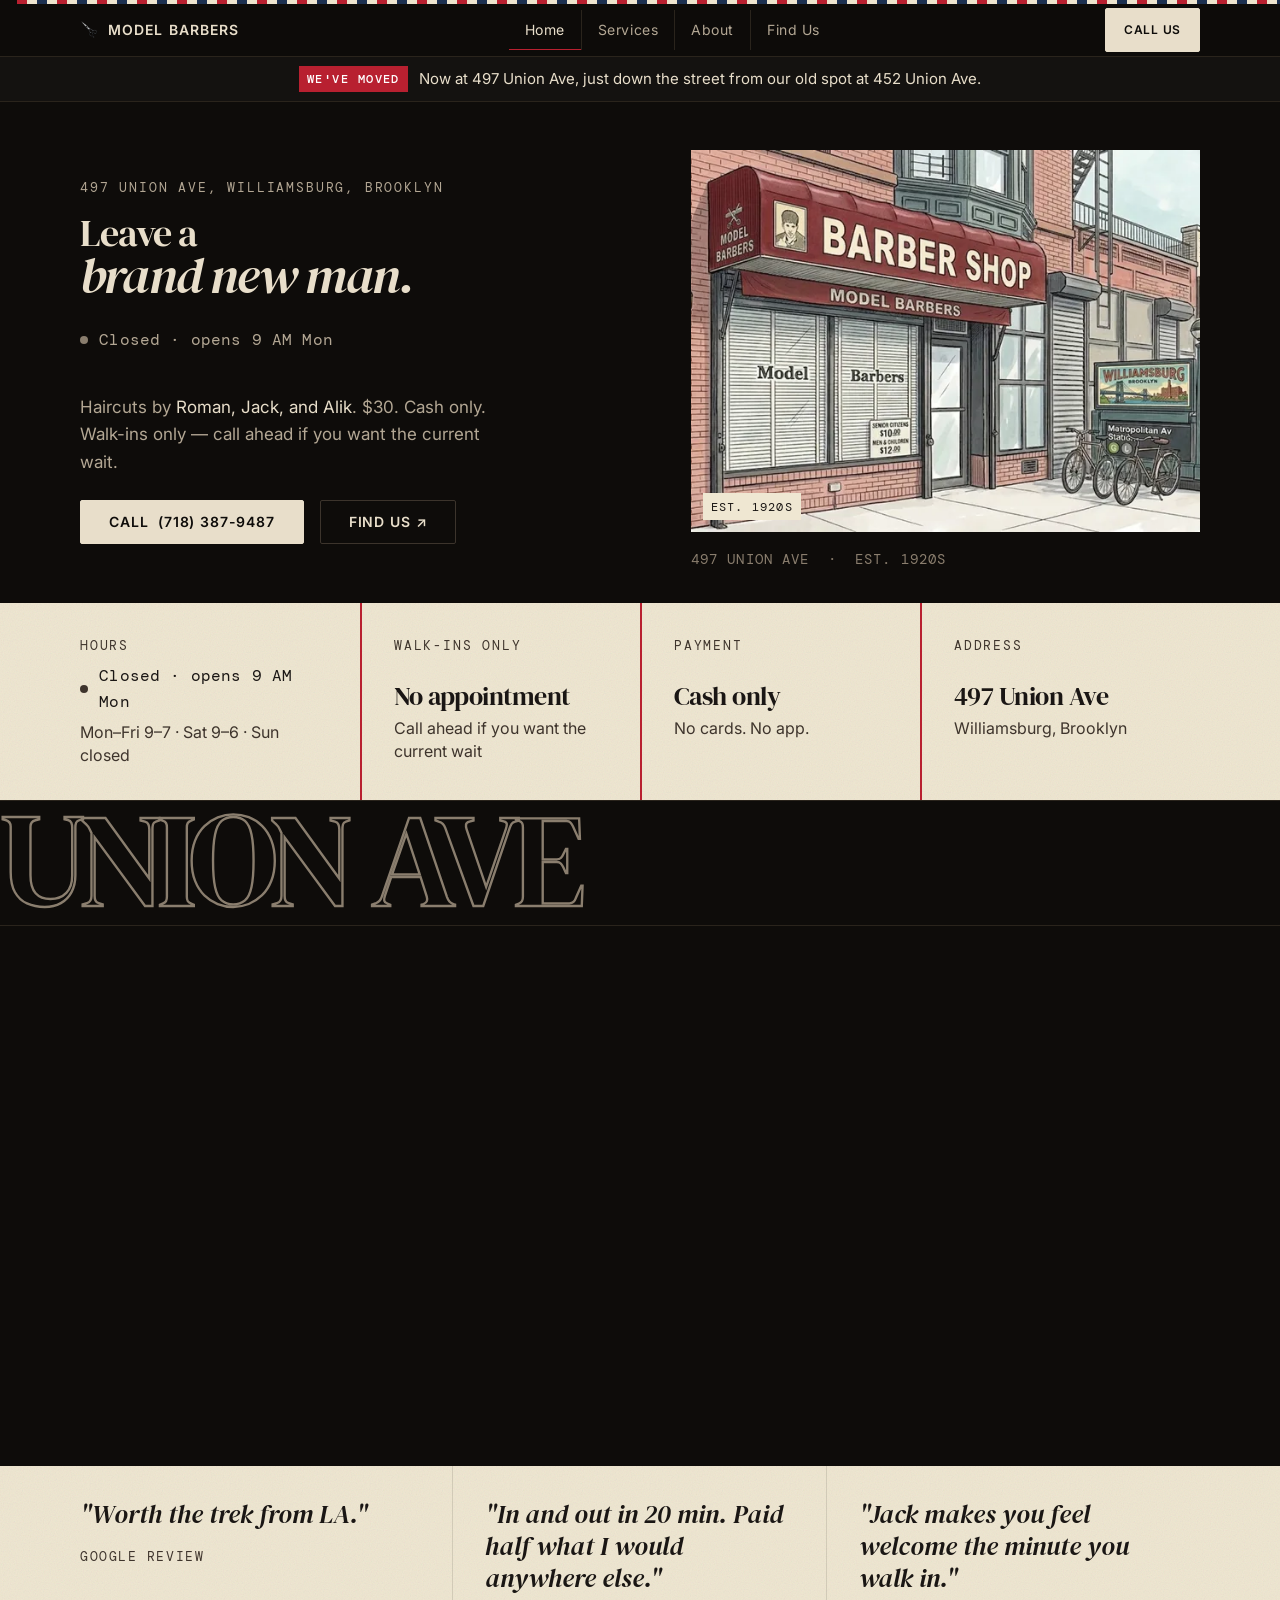
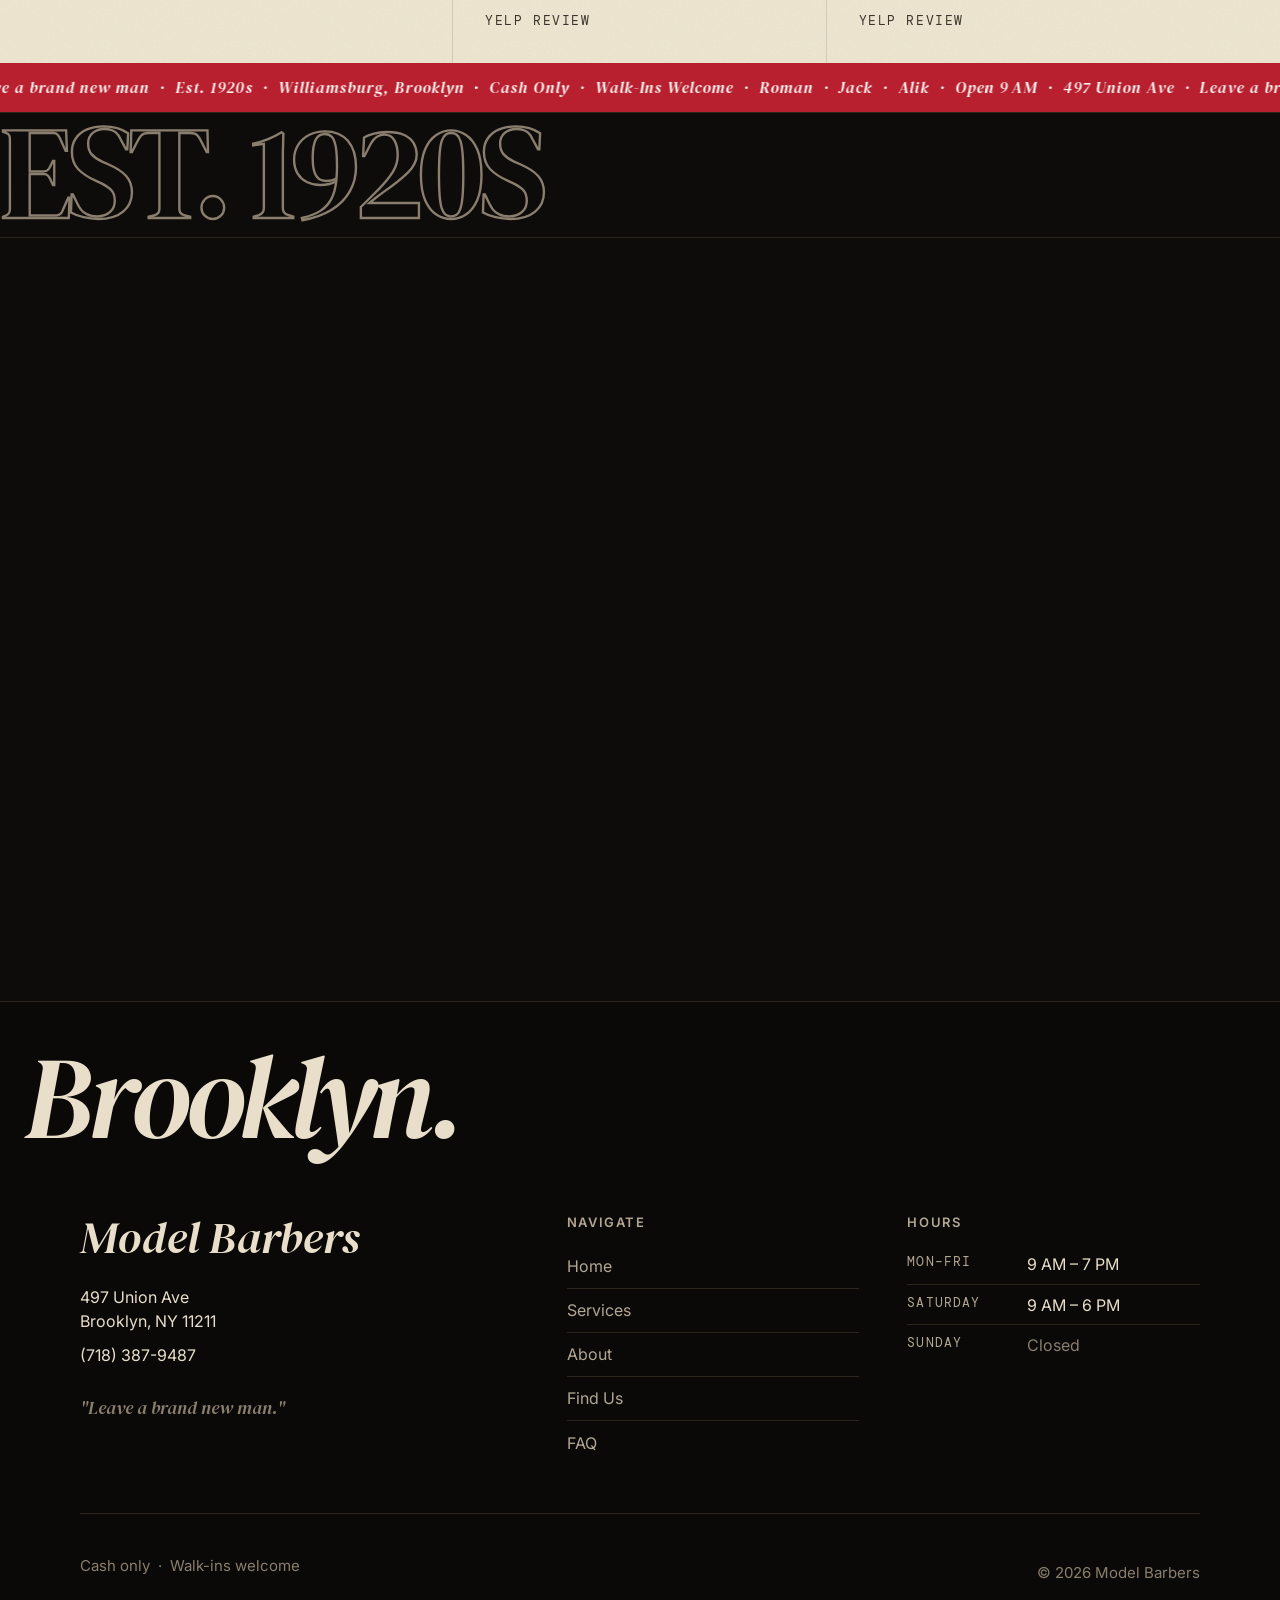
==== commit 225f65de: "Italicize the whole hero phrase "brand new man." The line is the larger italic cut under "Leave a", " ====
--- a/index.html
+++ b/index.html
@@ -35,7 +35,7 @@
 
   <link rel="preconnect" href="https://fonts.googleapis.com" />
   <link rel="preconnect" href="https://fonts.gstatic.com" crossorigin />
-  <link href="https://fonts.googleapis.com/css2?family=DM+Mono:wght@400;500&family=DM+Serif+Display:ital@0;1&family=Fraunces:ital,opsz,wght@1,144,500&family=Inter:wght@400;500;600&display=swap" rel="stylesheet" />
+  <link href="https://fonts.googleapis.com/css2?family=DM+Mono:wght@400;500&family=DM+Serif+Display:ital@0;1&family=Inter:wght@400;500;600&display=swap" rel="stylesheet" />
 
   <link rel="stylesheet" href="tokens.css" />
   <link rel="stylesheet" href="styles.css" />
@@ -202,17 +202,22 @@
   }
   </script>
 </head>
-<body class="page-home">
+<body>
   <a class="skip-link" href="#main-content">Skip to main content</a>
 
+  <!-- ── HEADER ─────────────────────────────────────────────── -->
   <header class="site-header" id="top">
-    <div class="top-stripe" aria-hidden="true"><span class="top-stripe-track"></span></div>
+    <div class="top-stripe" aria-hidden="true">
+      <span class="top-stripe-track"></span>
+    </div>
     <div class="container nav-wrap">
       <a href="index.html" class="logo" aria-label="Model Barbers — home">
-        <img src="scissors-closed-32.png" alt="" width="20" height="20" decoding="async" />
+        <img src="scissors-closed-32.png" alt="" width="20" height="20" loading="eager" decoding="async" />
         Model Barbers
       </a>
+
       <nav aria-label="Primary navigation">
+        <!-- Desktop links -->
         <ul class="nav-links" role="list">
           <li><a href="index.html" aria-current="page">Home</a></li>
           <li><a href="services.html">Services</a></li>
@@ -220,13 +225,17 @@
           <li><a href="find-us.html">Find Us</a></li>
         </ul>
       </nav>
+
       <a class="btn btn-primary btn-sm nav-cta" href="tel:+17183879487">Call us</a>
+
+      <!-- Mobile toggle -->
       <button class="nav-toggle" aria-expanded="false" aria-controls="nav-overlay" aria-label="Open menu">
         <span class="nav-toggle-icon" aria-hidden="true"></span>
       </button>
     </div>
   </header>
 
+  <!-- Mobile full-screen overlay -->
   <div class="nav-overlay" id="nav-overlay" aria-hidden="true">
     <ul class="nav-overlay-links" role="list">
       <li><a href="index.html">Home</a></li>
@@ -234,10 +243,11 @@
       <li><a href="about.html">About</a></li>
       <li><a href="find-us.html">Find Us</a></li>
     </ul>
-    <a class="btn btn-primary nav-overlay-cta" href="tel:+17183879487">Call (718) 387-9487</a>
+    <a class="btn btn-primary nav-overlay-cta" href="tel:+17183879487">Call&nbsp;&nbsp;(718)&nbsp;387-9487</a>
   </div>
 
   <main id="main-content" class="page-shell">
+
     <aside class="moved-notice" aria-label="We've moved">
       <p class="moved-line">
         <span class="moved-badge">We've moved</span>
@@ -248,131 +258,136 @@
       </p>
     </aside>
 
-    <section class="hero" aria-labelledby="hero-headline">
+    <!-- ── HERO ───────────────────────────────────────────────── -->
+    <section class="hero visible" aria-labelledby="hero-headline">
       <div class="container hero-grid">
-        <div class="hero-copy">
-          <p class="hero-kicker"><a href="find-us.html">497 Union Ave, Williamsburg</a></p>
-          <h1 class="mask-lines" id="hero-headline">
-            <span class="mask-line"><span>Leave a brand</span></span>
-            <span class="mask-line"><span><em>new</em> man.</span></span>
+
+        <div class="hero-content stagger-group">
+          <p class="hero-eyebrow"><a href="find-us.html">497 Union Ave, Williamsburg, Brooklyn</a></p>
+
+          <h1 class="hero-headline mask-lines" id="hero-headline">
+            <span class="mask-line"><span>Leave a</span></span>
+            <span class="mask-line hero-focus"><span><em>brand new man.</em></span></span>
           </h1>
-          <p class="hero-sub">Haircuts by <a href="about.html">Roman, Jack, and Alik</a>. $30. Cash only. Walk-ins only — call ahead if you want the current wait.</p>
+
           <p class="shop-status hero-status" data-shop-status>
-            <span class="availability-dot" aria-hidden="true"></span>
+            <span class="availability-dot" data-status-dot aria-hidden="true"></span>
             <span data-status-text>Mon–Fri 9–7 · Sat 9–6 · Sun closed</span>
           </p>
+
+          <p class="hero-sub">Haircuts by <a href="about.html">Roman, Jack, and Alik</a>. $30. Cash only. Walk-ins only — call ahead if you want the current wait.</p>
+
           <div class="hero-cta-group">
-            <a class="btn btn-primary" href="tel:+17183879487">Call (718) 387-9487</a>
-            <a class="btn btn-ghost" href="find-us.html">Find us</a>
+            <a class="btn btn-primary" href="tel:+17183879487">Call&nbsp;&nbsp;(718)&nbsp;387-9487</a>
+            <a class="btn btn-ghost" href="find-us.html">Find us ↗</a>
           </div>
         </div>
 
         <div class="hero-media-col">
-          <p class="hero-watermark" aria-hidden="true">Union</p>
-          <div class="frame hero-frame photo-frame">
-            <span class="crops" aria-hidden="true"><i></i><i></i><i></i><i></i></span>
+          <div class="hero-img-wrap photo-frame">
             <picture>
               <source
                 type="image/webp"
                 srcset="storefront-800.webp 800w, storefront.webp 1400w"
-                sizes="(min-width: 860px) 480px, 100vw"
+                sizes="(min-width: 768px) 560px, 100vw"
               />
               <img
                 src="storefront.jpg"
                 srcset="storefront-800.jpg 800w, storefront.jpg 1400w"
-                sizes="(min-width: 860px) 480px, 100vw"
-                alt="Illustration of the Model Barbers storefront: a red awning on a brick building along a Brooklyn sidewalk"
+                sizes="(min-width: 768px) 560px, 100vw"
+                alt="Model Barbers storefront on Union Avenue in Williamsburg, Brooklyn, with a red awning, barber pole, and Open sign"
                 width="1400" height="782"
-                fetchpriority="high" decoding="async"
+                loading="eager" fetchpriority="high" decoding="async"
               />
             </picture>
-            <span class="photo-chip">Est. 1920s</span>
-          </div>
-          <p class="hero-caption">497 Union Ave · Est. 1920s</p>
-        </div>
-      </div>
-
-      <div class="container">
-        <section class="facts" aria-label="Shop facts">
-          <div class="facts-grid">
-            <div class="fact">
-              <p class="fact-kicker">Hours</p>
-              <p class="shop-status" data-shop-status>
-                <span class="availability-dot" aria-hidden="true"></span>
-                <span data-status-text>Mon–Fri 9–7 · Sat 9–6 · Sun closed</span>
-              </p>
-              <p class="fact-note">Mon–Fri 9–7 · Sat 9–6 · Sun closed</p>
-            </div>
-            <div class="fact">
-              <p class="fact-kicker">Walk-ins only</p>
-              <p class="fact-value">No appointment</p>
-              <p class="fact-note">Call if you want the current wait</p>
-            </div>
-            <div class="fact">
-              <p class="fact-kicker">Cash only</p>
-              <p class="fact-value">No cards</p>
-              <p class="fact-note">No app</p>
-            </div>
-            <div class="fact">
-              <p class="fact-kicker">Address</p>
-              <p class="fact-value"><a href="find-us.html">497 Union Ave</a></p>
-              <p class="fact-note">Williamsburg, Brooklyn</p>
-            </div>
-          </div>
-        </section>
+            <span class="photo-chip" aria-hidden="true">Est. 1920s</span>
+          </div>
+          <p class="hero-caption">497 Union Ave &nbsp;·&nbsp; Est. 1920s</p>
+        </div>
+
       </div>
     </section>
 
-    <section class="section" id="services" aria-labelledby="services-heading">
+    <section class="facts-strip grain" aria-label="Shop facts">
+      <div class="container facts-grid">
+        <div class="fact">
+          <p class="fact-kicker">Hours</p>
+          <p class="shop-status" data-shop-status>
+            <span class="availability-dot" data-status-dot aria-hidden="true"></span>
+            <span data-status-text>Mon–Fri 9–7 · Sat 9–6 · Sun closed</span>
+          </p>
+          <p class="fact-note">Mon–Fri 9–7 · Sat 9–6 · Sun closed</p>
+        </div>
+        <div class="fact">
+          <p class="fact-kicker">Walk-ins only</p>
+          <p class="fact-value">No appointment</p>
+          <p class="fact-note">Call ahead if you want the current wait</p>
+        </div>
+        <div class="fact">
+          <p class="fact-kicker">Payment</p>
+          <p class="fact-value">Cash only</p>
+          <p class="fact-note">No cards. No app.</p>
+        </div>
+        <div class="fact">
+          <p class="fact-kicker">Address</p>
+          <p class="fact-value"><a href="find-us.html">497 Union Ave</a></p>
+          <p class="fact-note">Williamsburg, Brooklyn</p>
+        </div>
+      </div>
+    </section>
+
+    <div class="type-band" aria-hidden="true">
+      <div class="type-band-track drift-left">Union Ave</div>
+    </div>
+
+    <!-- ── SERVICES PREVIEW ────────────────────────────────────── -->
+    <section class="section reveal" id="services" aria-labelledby="services-heading">
       <div class="container">
         <div class="section-header">
           <div>
             <p class="section-label">What we do</p>
-            <h2 id="services-heading">Services</h2>
-          </div>
-          <a class="section-link" href="services.html">All prices</a>
-        </div>
-        <div class="ledger" role="table" aria-label="Featured services">
-          <div class="menu-row" role="row">
-            <span class="idx" role="cell">01</span>
-            <span class="item-name" role="cell"><a href="services.html#mens-haircut">Men's Haircut</a></span>
-            <span class="leader" role="presentation" aria-hidden="true"></span>
-            <span class="price" role="cell">$30</span>
-            <span class="item-desc" role="cell">Classic cut, any style.</span>
-          </div>
-          <div class="menu-row" role="row">
-            <span class="idx" role="cell">02</span>
-            <span class="item-name" role="cell"><a href="services.html#shape-up">Shape-Up</a></span>
-            <span class="leader" role="presentation" aria-hidden="true"></span>
-            <span class="price" role="cell">$15</span>
-            <span class="item-desc" role="cell">Edges only, sharp and clean.</span>
-          </div>
-          <div class="menu-row" role="row">
-            <span class="idx" role="cell">03</span>
-            <span class="item-name" role="cell"><a href="services.html#beard-trim">Beard Trim</a></span>
-            <span class="leader" role="presentation" aria-hidden="true"></span>
-            <span class="price" role="cell">$15</span>
-            <span class="item-desc" role="cell">Shaped and lined.</span>
-          </div>
-          <div class="menu-row" role="row">
-            <span class="idx" role="cell">04</span>
-            <span class="item-name" role="cell"><a href="services.html#straight-razor-shave">Straight Razor Shave</a></span>
-            <span class="leader" role="presentation" aria-hidden="true"></span>
-            <span class="price" role="cell">$30</span>
-            <span class="item-desc" role="cell">Traditional, close, and smooth.</span>
+            <h2 id="services-heading" class="mask-lines scroll-mask"><span class="mask-line"><span>Services</span></span></h2>
+          </div>
+          <a href="services.html" class="section-link">See all services &amp; prices →</a>
+        </div>
+
+        <div class="service-list" role="table" aria-label="Featured services">
+          <div class="service-row scroll-item" role="row">
+            <span class="service-name" role="cell"><a href="services.html#mens-haircut">Men's Haircut</a></span>
+            <span class="service-desc" role="cell">Classic cut, any style.</span>
+            <span class="service-leader" role="presentation" aria-hidden="true"></span>
+            <span class="service-price" role="cell">$30</span>
+          </div>
+          <div class="service-row scroll-item" role="row">
+            <span class="service-name" role="cell"><a href="services.html#shape-up">Shape-Up</a></span>
+            <span class="service-desc" role="cell">Edges only, sharp and clean.</span>
+            <span class="service-leader" role="presentation" aria-hidden="true"></span>
+            <span class="service-price" role="cell">$15</span>
+          </div>
+          <div class="service-row scroll-item" role="row">
+            <span class="service-name" role="cell"><a href="services.html#beard-trim">Beard Trim</a></span>
+            <span class="service-desc" role="cell">Shaped and lined.</span>
+            <span class="service-leader" role="presentation" aria-hidden="true"></span>
+            <span class="service-price" role="cell">$15</span>
+          </div>
+          <div class="service-row scroll-item" role="row">
+            <span class="service-name" role="cell"><a href="services.html#straight-razor-shave">Straight Razor Shave</a></span>
+            <span class="service-desc" role="cell">Traditional, close, and smooth.</span>
+            <span class="service-leader" role="presentation" aria-hidden="true"></span>
+            <span class="service-price" role="cell">$30</span>
           </div>
         </div>
       </div>
     </section>
 
-    <section class="proof grain" aria-label="Customer reviews">
+    <section class="proof-strip grain" aria-label="Customer reviews">
       <div class="container proof-grid">
         <div class="proof-item">
           <p class="proof-quote">"Worth the trek from LA."</p>
           <p class="proof-source">Google Review</p>
         </div>
         <div class="proof-item">
-          <p class="proof-quote">"In and out in 20 min. Paid half what I would anywhere else."</p>
+          <p class="proof-quote">"In and out in 20&nbsp;min. Paid half what I would anywhere else."</p>
           <p class="proof-source">Yelp Review</p>
         </div>
         <div class="proof-item">
@@ -382,38 +397,44 @@
       </div>
     </section>
 
-    <div class="marquee" aria-hidden="true">
+    <div class="marquee-strip" aria-hidden="true">
       <div class="marquee-track" id="marquee-track">
-        <span class="marquee-content">Leave a brand new man · Est. 1920s · Williamsburg · Cash only · Walk-ins welcome · Roman · Jack · Alik · 497 Union Ave ·&nbsp;</span>
-        <span class="marquee-content">Leave a brand new man · Est. 1920s · Williamsburg · Cash only · Walk-ins welcome · Roman · Jack · Alik · 497 Union Ave ·&nbsp;</span>
-      </div>
-    </div>
-
-    <section class="section" id="faq" aria-labelledby="visit-heading">
+        <span class="marquee-content">Leave a brand new man &nbsp;·&nbsp; Est. 1920s &nbsp;·&nbsp; Williamsburg, Brooklyn &nbsp;·&nbsp; Cash Only &nbsp;·&nbsp; Walk-Ins Welcome &nbsp;·&nbsp; Roman &nbsp;·&nbsp; Jack &nbsp;·&nbsp; Alik &nbsp;·&nbsp; Open 9&thinsp;AM &nbsp;·&nbsp; 497 Union Ave &nbsp;·&nbsp;&nbsp;</span>
+        <span class="marquee-content" aria-hidden="true">Leave a brand new man &nbsp;·&nbsp; Est. 1920s &nbsp;·&nbsp; Williamsburg, Brooklyn &nbsp;·&nbsp; Cash Only &nbsp;·&nbsp; Walk-Ins Welcome &nbsp;·&nbsp; Roman &nbsp;·&nbsp; Jack &nbsp;·&nbsp; Alik &nbsp;·&nbsp; Open 9&thinsp;AM &nbsp;·&nbsp; 497 Union Ave &nbsp;·&nbsp;&nbsp;</span>
+      </div>
+    </div>
+
+    <div class="type-band" aria-hidden="true">
+      <div class="type-band-track drift-right">Est. 1920s</div>
+    </div>
+
+    <!-- ── PLAN YOUR VISIT / FAQ ───────────────────────────────── -->
+    <section class="section reveal" id="faq" aria-labelledby="visit-heading">
       <div class="container">
         <div class="section-header">
           <div>
             <p class="section-label">Before you come in</p>
-            <h2 id="visit-heading">Plan your visit</h2>
-          </div>
-        </div>
+            <h2 id="visit-heading" class="mask-lines scroll-mask"><span class="mask-line"><span>Plan your visit</span></span></h2>
+          </div>
+        </div>
+
         <div class="visit-grid">
-          <div class="visit-item">
+          <div class="visit-item scroll-item">
             <span class="visit-num">01</span>
             <h3 class="visit-q">Did Model Barbers move?</h3>
             <p class="visit-a">Yes. Model Barbers is now at <strong>497 Union Ave, Brooklyn, NY 11211</strong>, just down the street from the old spot at 452 Union Ave.</p>
           </div>
-          <div class="visit-item">
+          <div class="visit-item scroll-item">
             <span class="visit-num">02</span>
             <h3 class="visit-q">Do I need an appointment?</h3>
             <p class="visit-a">No. <strong>Walk-ins are always welcome</strong>, and you do not need an appointment. Model Barbers does not take appointments online. If you're on a tight schedule, call <a href="tel:+17183879487">(718) 387-9487</a> and we'll tell you the current wait.</p>
           </div>
-          <div class="visit-item">
+          <div class="visit-item scroll-item">
             <span class="visit-num">03</span>
             <h3 class="visit-q">How long does a haircut take?</h3>
             <p class="visit-a">Most cuts are done in <strong>15–20 minutes</strong>. No unnecessary waiting around.</p>
           </div>
-          <div class="visit-item">
+          <div class="visit-item scroll-item">
             <span class="visit-num">04</span>
             <h3 class="visit-q">How much is a haircut?</h3>
             <p class="visit-a">A men's haircut is <strong>$30</strong>, a shape-up is <strong>$15</strong>, a beard trim is <strong>$15</strong>, and a straight razor shave is <strong>$30</strong>. Fades, head shaves, and hot towel shaves are on the <a href="services.html">services page</a>. Cash only. Prices were confirmed as of 2025; call to verify.</p>
@@ -421,8 +442,10 @@
         </div>
       </div>
     </section>
+
   </main>
 
+  <!-- ── FOOTER ─────────────────────────────────────────────────── -->
   <footer class="site-footer">
     <p class="footer-wordmark" aria-hidden="true"><span>Brooklyn.</span></p>
     <div class="container footer-grid">
@@ -434,6 +457,7 @@
         </address>
         <p class="footer-tagline">"Leave a brand new man."</p>
       </div>
+
       <div class="footer-col">
         <p class="footer-heading">Navigate</p>
         <ul class="footer-nav-list" role="list">
@@ -444,6 +468,7 @@
           <li><a href="index.html#faq">FAQ</a></li>
         </ul>
       </div>
+
       <div class="footer-col">
         <p class="footer-heading">Hours</p>
         <table class="hours-table">
@@ -455,13 +480,15 @@
         </table>
       </div>
     </div>
+
     <div class="container footer-foot">
-      <p class="footer-note">Cash only · Walk-ins welcome</p>
-      <p class="footer-note copyright">© <span id="year"></span> Model Barbers</p>
+      <p class="footer-note">Cash only &nbsp;·&nbsp; Walk-ins welcome</p>
+      <p class="footer-note copyright">&copy; <span id="year"></span> Model Barbers</p>
     </div>
   </footer>
 
   <a class="floating-call" href="tel:+17183879487" aria-label="Call Model Barbers">Call (718) 387-9487</a>
+
   <script src="script.js" defer></script>
 </body>
 </html>
--- a/styles.css
+++ b/styles.css
@@ -1,177 +1,104 @@
 /* ═══════════════════════════════════════════════════════════
-   MODEL BARBERS — Option C, Letterpress Ledger
-   Tokens live in tokens.css. No build step.
+   MODEL BARBERS — Styles
+   Bold Brooklyn. Tokens live in tokens.css.
    ═══════════════════════════════════════════════════════════ */
 
+/* tokens.css is linked before this file on every page.
+   It is not @imported, so the browser can download both stylesheets at once. */
+
+/* ── Reset ────────────────────────────────────────────────── */
 *, *::before, *::after { box-sizing: border-box; margin: 0; padding: 0; }
 
 html {
-  scroll-padding-top: calc(var(--header-h) + var(--stripe-h) + 12px);
+  scroll-behavior: smooth;
+  scroll-padding-top: calc(var(--header-h) + var(--stripe-h) + 1rem);
   font-size: 16px;
   color-scheme: dark;
-  overflow-x: clip;
 }
 
 body {
   font-family: var(--font-body);
   font-weight: 400;
   font-size: var(--text-base);
-  line-height: 1.55;
+  line-height: 1.65;
   background: var(--bg);
   color: var(--text-primary);
-  overflow-x: clip;
+  overflow-x: hidden;
   -webkit-font-smoothing: antialiased;
-  text-rendering: optimizeLegibility;
+  -moz-osx-font-smoothing: grayscale;
 }
 
 img { display: block; max-width: 100%; height: auto; }
-a { color: inherit; }
-em { font-style: italic; }
+a   { color: inherit; }
+em  { font-style: italic; }
 address { font-style: normal; }
-strong { font-weight: 600; }
-button { font: inherit; color: inherit; background: none; border: 0; }
-ul { list-style: none; }
-
-::selection { background: var(--accent); color: var(--on-accent); }
-
-::-webkit-scrollbar { width: 8px; }
+strong  { font-weight: 600; }
+button { font: inherit; color: inherit; }
+
+::-webkit-scrollbar { width: 4px; }
 ::-webkit-scrollbar-track { background: var(--bg); }
 ::-webkit-scrollbar-thumb { background: var(--border-hi); }
 
 /* ── Cursors ──────────────────────────────────────────────── */
 :root {
-  --cur-open:   url("scissors-opened-32.png") 16 16, auto;
-  --cur-closed: url("scissors-closed-32.png") 16 16, auto;
-  --grain: url("data:image/svg+xml,%3Csvg xmlns='http://www.w3.org/2000/svg' width='160' height='160'%3E%3Cfilter id='n'%3E%3CfeTurbulence type='fractalNoise' baseFrequency='.8' numOctaves='2' stitchTiles='stitch'/%3E%3C/filter%3E%3Crect width='160' height='160' filter='url(%23n)' opacity='.55'/%3E%3C/svg%3E");
-}
-
-html, body, body * { cursor: var(--cur-open); }
-html.snipping, html.snipping body, html.snipping body * { cursor: var(--cur-closed); }
-input, textarea, select, [contenteditable] { cursor: auto !important; }
+  --cur-open:   url("scissors-opened-32.png") 16 16;
+  --cur-closed: url("scissors-closed-32.png") 16 16;
+  --grain: url("data:image/svg+xml,%3Csvg xmlns='http://www.w3.org/2000/svg' width='140' height='140'%3E%3Cfilter id='n'%3E%3CfeTurbulence type='fractalNoise' baseFrequency='.85' numOctaves='2' stitchTiles='stitch'/%3E%3C/filter%3E%3Crect width='140' height='140' filter='url(%23n)' opacity='.55'/%3E%3C/svg%3E");
+}
+html, body, body *              { cursor: var(--cur-open),   auto; }
+html.snipping,
+html.snipping body,
+html.snipping body *            { cursor: var(--cur-closed), auto; }
+input, textarea, select,
+[contenteditable]               { cursor: auto  !important; }
+input[type="text"], input[type="search"], input[type="email"],
+input[type="url"], input[type="password"], input[type="tel"],
+input[type="number"], textarea  { cursor: text  !important; }
 
 /* ── Accessibility ────────────────────────────────────────── */
 .skip-link {
-  position: absolute;
-  left: 1rem;
-  top: 0;
-  transform: translateY(-120%);
-  background: #f0c060;
-  color: #111;
-  padding: 0.5rem 1rem;
-  font-weight: 600;
-  z-index: 400;
-}
-.skip-link:focus { transform: none; top: 0.5rem; }
+  position: absolute; top: 0; left: -9999px;
+  background: #f0c060; color: #111; padding: .5rem 1rem;
+  font-weight: 600; font-size: var(--text-sm); z-index: 9999;
+}
+.skip-link:focus { left: 1rem; top: var(--sp-2); }
 
 .sr-only {
   position: absolute; width: 1px; height: 1px;
   padding: 0; margin: -1px; overflow: hidden;
-  clip: rect(0, 0, 0, 0); white-space: nowrap; border: 0;
+  clip: rect(0,0,0,0); white-space: nowrap; border: 0;
 }
 
 :focus-visible { outline: 2px solid #f0c060; outline-offset: 3px; }
 
 /* ── Layout ───────────────────────────────────────────────── */
 .container {
-  width: min(var(--max-w), calc(100% - 2rem));
+  width: min(100% - var(--sp-6), var(--max-w));
   margin-inline: auto;
-}
-
-.page-shell { position: relative; z-index: 1; }
-
-h1, h2, h3 {
+  min-width: 0;
+}
+
+.page-shell {
+  position: relative;
+  z-index: 2;
+  background: var(--bg);
+}
+
+/* ── Typography ───────────────────────────────────────────── */
+h1, h2, h3, h4 {
   font-family: var(--font-display);
+  line-height: 1.05;
   font-weight: 400;
   letter-spacing: -0.03em;
   color: var(--text-primary);
-  text-wrap: balance;
-}
-
-h1 { font-size: var(--text-hero); line-height: 1.08; }
-h1 em {
-  font-family: var(--font-sign);
-  font-style: italic;
-  font-weight: 500;
-  font-synthesis: none;
-}
-h2 { font-size: clamp(1.7rem, 3vw, 2.35rem); line-height: 1.12; }
-h3 { font-size: 1.2rem; line-height: 1.2; }
-
-/* Masked lines keep descenders inside the clip box. */
-.mask-line { display: block; overflow: hidden; }
-.mask-line > span {
-  display: block;
-  line-height: 1.12;
-  padding-bottom: 0.2em;
-  margin-bottom: -0.16em;
-}
-
-.section-label {
-  display: flex;
-  align-items: center;
-  gap: 0.55rem;
-  margin-bottom: 0.3rem;
-  font-family: var(--font-mono);
-  font-size: 0.75rem;
-  font-weight: 500;
-  letter-spacing: 0.16em;
-  text-transform: uppercase;
-  color: var(--text-secondary);
-}
-.section-label::before {
-  content: "";
-  width: 1.15rem;
-  height: 2px;
-  background: var(--accent);
-  flex: none;
-}
-
-.section { padding: 1.15rem 0 0.35rem; }
-
-.section-header {
-  display: flex;
-  align-items: flex-end;
-  justify-content: space-between;
-  gap: 1rem;
-  margin-bottom: 0.65rem;
-}
-
-.lead {
-  max-width: 62ch;
-  margin-top: 0.45rem;
-  font-size: var(--text-body);
-  color: var(--text-secondary);
-}
-
-.page-intro { padding: 1rem 0 0.35rem; }
-.breadcrumb {
-  display: flex;
-  flex-wrap: wrap;
-  gap: 0.4rem;
-  align-items: center;
-  margin-bottom: 0.55rem;
-  font-family: var(--font-mono);
-  font-size: 0.75rem;
-  letter-spacing: 0.12em;
-  text-transform: uppercase;
-  color: var(--text-secondary);
-}
-
-/* Sliding red rule. The scissors cursor stays. */
-a:where(:not(.btn):not(.logo):not(.floating-call):not(.map-art):not(.nav-overlay-cta)) {
-  text-decoration: none;
-  background-image: linear-gradient(var(--accent), var(--accent));
-  background-repeat: no-repeat;
-  background-position: 0 100%;
-  background-size: 0 1.5px;
-  transition: background-size var(--dur-mid) var(--ease-out), color var(--dur-fast);
-}
-a:where(:not(.btn):not(.logo):not(.floating-call):not(.map-art):not(.nav-overlay-cta)):hover,
-a:where(:not(.btn):not(.logo):not(.floating-call):not(.map-art):not(.nav-overlay-cta)):focus-visible,
-a[aria-current="page"] {
-  background-size: 100% 1.5px;
-}
-
+}
+h1 { font-size: clamp(2.75rem, 5vw, 4.5rem); }
+h2 { font-size: clamp(2.05rem, 3.4vw, 3.15rem); }
+h3 { font-size: var(--text-2xl); }
+
+p + p { margin-top: 1em; }
+
+/* ── Paper grain (behind the type, so contrast stays put) ─ */
 .grain { position: relative; isolation: isolate; }
 .grain::before {
   content: "";
@@ -179,693 +106,1301 @@
   inset: 0;
   z-index: 0;
   pointer-events: none;
-  opacity: 0.22;
+  opacity: 0.2;
+  mix-blend-mode: multiply;
   background-image: var(--grain);
-  background-size: 160px 160px;
-  mix-blend-mode: multiply;
+  background-size: 140px 140px;
 }
 .grain > * { position: relative; z-index: 1; }
 
-/* ── Buttons ──────────────────────────────────────────────── */
+/* ── Red underline that slides in (scissors cursor stays) ─ */
+.nav-links a,
+.nav-overlay-links a,
+.footer-nav-list a,
+.footer-brand a,
+.phone-large,
+.contact-block a,
+.map-actions a,
+.hero-sub a,
+.hero-eyebrow a,
+.visit-a a,
+.about-prose a,
+.honest-box a,
+.moved-detail a,
+.breadcrumb a,
+.section-link,
+.service-name a,
+.barber-name a,
+.getting-here a,
+.services-footer a,
+.fact a,
+.footer-wordmark {
+  text-decoration: none;
+}
+.nav-links a,
+.footer-nav-list a,
+.footer-brand a,
+.phone-large,
+.contact-block a,
+.map-actions a,
+.hero-sub a,
+.hero-eyebrow a,
+.visit-a a,
+.about-prose a,
+.honest-box a,
+.moved-detail a,
+.breadcrumb a,
+.section-link,
+.service-name a,
+.barber-name a,
+.getting-here a,
+.services-footer a,
+.fact a {
+  background-image: linear-gradient(var(--accent), var(--accent));
+  background-repeat: no-repeat;
+  background-position: left 100%;
+  background-size: 0 1.5px;
+  transition: background-size var(--dur-mid) var(--ease-out), color var(--dur-fast);
+}
+.nav-links a:hover,
+.nav-links a:focus-visible,
+.footer-nav-list a:hover,
+.footer-nav-list a:focus-visible,
+.footer-brand a:hover,
+.footer-brand a:focus-visible,
+.phone-large:hover,
+.phone-large:focus-visible,
+.contact-block a:hover,
+.contact-block a:focus-visible,
+.map-actions a:hover,
+.map-actions a:focus-visible,
+.hero-sub a:hover,
+.hero-sub a:focus-visible,
+.hero-eyebrow a:hover,
+.hero-eyebrow a:focus-visible,
+.visit-a a:hover,
+.visit-a a:focus-visible,
+.about-prose a:hover,
+.about-prose a:focus-visible,
+.honest-box a:hover,
+.honest-box a:focus-visible,
+.moved-detail a:hover,
+.moved-detail a:focus-visible,
+.breadcrumb a:hover,
+.breadcrumb a:focus-visible,
+.section-link:hover,
+.section-link:focus-visible,
+.service-name a:hover,
+.service-name a:focus-visible,
+.barber-name a:hover,
+.barber-name a:focus-visible,
+.getting-here a:hover,
+.getting-here a:focus-visible,
+.services-footer a:hover,
+.services-footer a:focus-visible,
+.fact a:hover,
+.fact a:focus-visible,
+.nav-links a[aria-current="page"] {
+  background-size: 100% 1.5px;
+}
+
+/* ════════════════════════════════════════════════════════════
+   HEADER
+   ════════════════════════════════════════════════════════════ */
+.site-header {
+  position: sticky; top: 0; z-index: 200;
+  background: rgba(14, 12, 10, 0.97);
+  border-bottom: 1px solid var(--border-vis);
+  backdrop-filter: blur(20px);
+  will-change: transform;
+}
+
+/* Barber-pole stripe */
+.top-stripe { height: var(--stripe-h); overflow: hidden; flex-shrink: 0; }
+.top-stripe-track {
+  display: block; width: 200%; height: 100%;
+  will-change: transform;
+  background: repeating-linear-gradient(
+    90deg,
+    var(--accent)      0 10px,
+    #EDE4CE           10px 20px,
+    #1C3050           20px 30px,
+    #EDE4CE           30px 40px
+  );
+}
+
+.nav-wrap {
+  display: flex; align-items: center;
+  justify-content: space-between; gap: var(--sp-2);
+  height: var(--header-h);
+  min-width: 0;
+  transition: height var(--dur-mid) var(--ease-std);
+}
+
+.site-header.slim .nav-wrap { height: var(--header-slim); }
+
+/* Move notice — one line, red used as a fill */
+.moved-notice {
+  background: var(--bg-elevated);
+  border-bottom: 1px solid var(--border-vis);
+  overflow: hidden;
+}
+.moved-line {
+  display: flex;
+  align-items: center;
+  justify-content: center;
+  gap: 0.7rem;
+  width: min(100% - 1.25rem, var(--max-w));
+  margin: 0 auto;
+  padding: 0.55rem 0;
+  white-space: nowrap;
+  font-size: 0.875rem;
+  font-weight: 400;
+  line-height: 1;
+  color: var(--text-primary);
+}
+.moved-badge {
+  display: inline-flex;
+  align-items: center;
+  flex: 0 0 auto;
+  background: var(--accent);
+  color: #fff;
+  font-family: var(--font-mono);
+  font-size: 0.75rem;
+  font-weight: 500;
+  letter-spacing: 0.12em;
+  text-transform: uppercase;
+  line-height: 1;
+  padding: 0.45rem 0.5rem;
+}
+.moved-detail { color: var(--text-primary); }
+.moved-long { display: none; }
+.moved-detail a { color: var(--text-primary); }
+
+.logo {
+  display: flex; align-items: center; gap: var(--sp-1);
+  text-decoration: none; color: var(--text-primary);
+  font-family: var(--font-body); font-weight: 600;
+  font-size: var(--text-sm); letter-spacing: 0.08em;
+  text-transform: uppercase; flex-shrink: 1;
+  min-width: 0;
+  white-space: nowrap;
+  transition: color var(--dur-fast);
+}
+.logo:hover { color: #fff; }
+.logo img { flex-shrink: 0; }
+
+.nav-links {
+  display: none; list-style: none;
+  align-items: center; gap: 0;
+}
+.nav-links a {
+  display: block; padding: .55rem var(--sp-2);
+  font-size: var(--text-sm); letter-spacing: 0.04em;
+  color: var(--text-secondary);
+  border-left: 1px solid var(--border-vis);
+  white-space: nowrap;
+}
+.nav-links a:hover,
+.nav-links a[aria-current="page"] { color: var(--text-primary); }
+.nav-links li:first-child a { border-left: none; }
+
+.nav-cta { flex-shrink: 0; }
+
+.nav-toggle {
+  display: flex; align-items: center; justify-content: center;
+  background: none; border: none; padding: 0;
+  width: 44px; height: 44px;
+  flex: 0 0 44px;
+  transition: opacity var(--dur-fast);
+}
+.nav-toggle:hover { opacity: 0.7; }
+
+.nav-toggle-icon {
+  display: block; width: 20px; height: 1.5px;
+  background: var(--text-primary); position: relative;
+  transition: background var(--dur-mid) var(--ease-std);
+}
+.nav-toggle-icon::before,
+.nav-toggle-icon::after {
+  content: ""; position: absolute; left: 0;
+  width: 100%; height: 1.5px; background: var(--text-primary);
+  transition: transform var(--dur-mid) var(--ease-std),
+              top var(--dur-mid) var(--ease-std),
+              opacity var(--dur-fast);
+}
+.nav-toggle-icon::before { top: -6px; }
+.nav-toggle-icon::after  { top:  6px; }
+
+.nav-toggle[aria-expanded="true"] .nav-toggle-icon { background: transparent; }
+.nav-toggle[aria-expanded="true"] .nav-toggle-icon::before {
+  top: 0; transform: rotate(45deg);
+}
+.nav-toggle[aria-expanded="true"] .nav-toggle-icon::after {
+  top: 0; transform: rotate(-45deg);
+}
+
+.nav-overlay {
+  position: fixed; inset: 0; z-index: 199;
+  background: var(--bg);
+  display: flex; flex-direction: column;
+  align-items: center; justify-content: center; gap: var(--sp-6);
+  opacity: 0; pointer-events: none;
+  transition: opacity var(--dur-mid) var(--ease-std);
+}
+.nav-overlay.open { opacity: 1; pointer-events: all; }
+
+.nav-overlay-links {
+  list-style: none; text-align: center; display: grid; gap: 0;
+  width: min(100% - var(--sp-6), 28rem);
+}
+.nav-overlay-links a {
+  display: flex;
+  align-items: center;
+  justify-content: center;
+  min-height: 44px;
+  padding: var(--sp-2) var(--sp-4);
+  font-family: var(--font-display);
+  font-size: clamp(2.2rem, 9vw, 3.8rem);
+  font-style: italic; letter-spacing: -0.02em;
+  color: var(--text-primary);
+  border-bottom: 1px solid var(--border-vis);
+}
+.nav-overlay-links a:hover { color: var(--text-primary); }
+.nav-overlay-links li:first-child a { border-top: 1px solid var(--border-vis); }
+
+.nav-overlay-cta { font-size: var(--text-base); min-height: 44px; }
+
+/* ════════════════════════════════════════════════════════════
+   BUTTONS
+   ════════════════════════════════════════════════════════════ */
 .btn {
   display: inline-flex;
   align-items: center;
   justify-content: center;
   min-height: 44px;
-  padding: 0.5rem 0.95rem;
-  border: 1px solid transparent;
+  text-decoration: none;
+  font-family: var(--font-body); font-weight: 600;
+  font-size: var(--text-sm); letter-spacing: 0.06em;
+  text-transform: uppercase; line-height: 1;
+  padding: 14px 28px; border: 1.5px solid transparent;
   border-radius: var(--radius-sm);
-  font-size: 0.9375rem;
-  font-weight: 600;
-  line-height: 1;
-  text-decoration: none;
-  letter-spacing: 0.01em;
-}
-.btn-primary { background: var(--accent); color: var(--on-accent); }
-.btn-primary:hover { background: var(--accent-hi); }
-.btn-ghost { color: var(--text-primary); border-color: var(--border-hi); }
-.btn-ghost:hover { border-color: var(--text-secondary); }
-.btn-sm { min-height: 40px; padding-inline: 0.75rem; }
-.hero-cta-group { display: flex; flex-wrap: wrap; gap: 0.5rem; margin-top: 0.85rem; }
-
-/* ── Header + pole ────────────────────────────────────────── */
-.site-header {
-  position: sticky;
-  top: 0;
-  z-index: 200;
-  background: var(--bg);
+  background: none;
+  transition: background var(--dur-fast), color var(--dur-fast),
+              border-color var(--dur-fast), transform var(--dur-fast);
+}
+.btn:hover { transform: translateY(-1px); }
+.btn:active { transform: none; }
+
+.btn-primary {
+  background: var(--text-primary); color: var(--bg);
+  border-color: var(--text-primary);
+}
+.btn-primary:hover {
+  background: #fff; border-color: #fff; color: var(--bg);
+}
+
+.btn-ghost {
+  background: none; color: var(--text-primary);
+  border-color: var(--border-hi);
+}
+.btn-ghost:hover {
+  border-color: var(--text-secondary); color: #fff;
+  background: rgba(255,255,255,0.04);
+}
+
+.btn-dark {
+  background: var(--ink); color: var(--surface-warm);
+  border-color: var(--ink);
+}
+.btn-dark:hover {
+  background: #000; border-color: #000; color: #fff;
+}
+
+.btn-sm { padding: 10px 18px; font-size: var(--text-xs); min-height: 44px; }
+
+/* ════════════════════════════════════════════════════════════
+   PAGE INTRO
+   ════════════════════════════════════════════════════════════ */
+.page-intro {
+  padding: var(--sp-6) 0 var(--sp-4);
   border-bottom: 1px solid var(--border-vis);
 }
-
-.top-stripe { height: var(--stripe-h); overflow: hidden; }
-.top-stripe-track {
-  display: block;
-  height: 100%;
-  width: calc(100% + 80px);
-  margin-left: -40px;
-  background-image: repeating-linear-gradient(
-    90deg,
-    var(--accent) 0 10px,
-    #EDE4CE 10px 20px,
-    #1C3050 20px 30px,
-    #EDE4CE 30px 40px
-  );
-  will-change: transform;
-  transform: translate3d(0, 0, 0);
-  backface-visibility: hidden;
-}
-
-.nav-wrap {
+.page-intro h1 { max-width: 12ch; margin-bottom: var(--sp-3); }
+.page-intro .lead {
+  font-size: var(--text-body);
+  font-weight: 400;
+  color: var(--text-secondary);
+  max-width: 42ch;
+  line-height: 1.6;
+}
+
+.breadcrumb {
+  display: flex; flex-wrap: wrap; align-items: center; gap: .4rem;
+  margin-bottom: var(--sp-3);
+  font-family: var(--font-mono); font-size: 0.8125rem;
+  letter-spacing: 0.12em; text-transform: uppercase;
+  color: var(--text-secondary);
+}
+.breadcrumb a { color: var(--text-secondary); }
+.breadcrumb a:hover { color: var(--text-primary); }
+.breadcrumb [aria-current="page"] { color: var(--text-primary); }
+
+/* ════════════════════════════════════════════════════════════
+   HERO
+   ════════════════════════════════════════════════════════════ */
+.hero {
+  display: grid;
+  align-items: center;
+  overflow: hidden;
+  border-bottom: none;
+}
+.hero-grid {
+  display: grid;
+  gap: var(--sp-4);
+  padding: var(--sp-6) 0 var(--sp-4);
+  align-items: end;
+  min-width: 0;
+}
+.hero-content { display: grid; gap: 0; min-width: 0; }
+
+.hero-eyebrow {
+  font-size: 0.8125rem;
+  letter-spacing: 0.14em;
+  text-transform: uppercase;
+  color: var(--text-secondary);
+  margin-bottom: var(--sp-2);
+  font-family: var(--font-mono);
+}
+.hero-eyebrow a { color: inherit; }
+
+.hero-headline {
+  margin-bottom: var(--sp-3);
+  max-width: 100%;
+  font-size: clamp(1.85rem, 3vw, 3.05rem);
+  line-height: 0.92;
+}
+.hero-headline .mask-line > span { white-space: nowrap; }
+.hero-headline .hero-focus {
+  font-size: 1.34em;
+  letter-spacing: -0.035em;
+  line-height: 0.96;
+}
+.hero-headline .hero-focus em { font-style: italic; }
+.hero-headline .hero-focus > span { padding-right: 0.14em; }
+
+.hero-sub {
+  font-size: var(--text-body);
+  font-weight: 400;
+  line-height: 1.6;
+  color: var(--text-secondary);
+  max-width: 38ch;
+  margin-bottom: var(--sp-3);
+}
+.hero-sub a { color: var(--text-primary); }
+
+.shop-status {
   display: flex;
   align-items: center;
+  gap: 0.7rem;
+  margin-bottom: var(--sp-3);
+  min-height: 1.6em;
+}
+.hero-status { margin-bottom: var(--sp-3); }
+.availability-dot {
+  width: 8px; height: 8px; border-radius: 50%;
+  background: var(--text-faint);
+  flex-shrink: 0;
+}
+[data-open="true"] .availability-dot {
+  background: #3CB371;
+  box-shadow: 0 0 0 3px rgba(60, 179, 113, 0.22);
+}
+.availability-text,
+.shop-status [data-status-text] {
+  font-size: 1rem;
+  font-weight: 400;
+  font-family: var(--font-mono);
+  color: var(--text-secondary);
+  letter-spacing: 0.01em;
+}
+
+.hero-cta-group {
+  display: flex; flex-wrap: wrap; align-items: center;
+  gap: var(--sp-2);
+}
+
+.hero-media-col { position: relative; min-width: 0; }
+.hero-img-wrap {
+  position: relative;
+  overflow: hidden;
+  aspect-ratio: 4 / 3;
+  background: var(--bg-elevated);
+}
+.hero-img-wrap picture,
+.team-photo-wrap picture {
+  display: block;
+  width: 100%;
+  height: 100%;
+}
+.hero-img-wrap img {
+  width: 100%; height: 100%; object-fit: cover;
+  object-position: center 42%;
+}
+.photo-chip {
+  position: absolute;
+  left: 0.75rem;
+  bottom: 0.75rem;
+  z-index: 2;
+  pointer-events: none;
+  background: var(--surface-warm);
+  color: var(--ink);
+  font-family: var(--font-mono);
+  font-size: 0.75rem;
+  letter-spacing: 0.1em;
+  text-transform: uppercase;
+  line-height: 1;
+  padding: 0.45rem 0.5rem;
+}
+.hero-caption {
+  margin-top: var(--sp-2);
+  font-size: 0.875rem;
+  font-family: var(--font-mono);
+  color: var(--text-faint);
+  letter-spacing: 0.08em;
+  text-transform: uppercase;
+}
+
+/* ════════════════════════════════════════════════════════════
+   FACTS STRIP
+   ════════════════════════════════════════════════════════════ */
+.facts-strip {
+  background: var(--surface-warm);
+  color: var(--ink);
+}
+.facts-grid {
+  display: grid;
+  gap: 0;
+}
+.fact {
+  padding: var(--sp-3) 0;
+  border-top: 2px solid var(--accent);
+  min-width: 0;
+}
+.fact-kicker {
+  font-family: var(--font-mono);
+  font-size: 0.8125rem;
+  letter-spacing: 0.14em;
+  text-transform: uppercase;
+  color: var(--ink-muted);
+  margin-bottom: 0.4rem;
+}
+.fact-value {
+  font-family: var(--font-display);
+  font-size: clamp(1.35rem, 2vw, 1.75rem);
+  line-height: 1.15;
+  color: var(--ink);
+  letter-spacing: -0.02em;
+}
+.fact-note {
+  margin-top: 0.35rem;
+  font-size: 1rem;
+  font-weight: 400;
+  color: var(--ink-muted);
+  line-height: 1.45;
+}
+.facts-strip .shop-status { margin: 0; }
+.facts-strip .shop-status [data-status-text] {
+  color: var(--ink);
+  font-size: 1rem;
+}
+.facts-strip .availability-dot { background: var(--ink-muted); }
+.facts-strip [data-open="true"] .availability-dot { background: #1F7A45; }
+.fact a { color: var(--ink); }
+
+/* ════════════════════════════════════════════════════════════
+   GIANT TYPE BANDS
+   ════════════════════════════════════════════════════════════ */
+.type-band {
+  display: grid;
+  grid-template-columns: minmax(0, 1fr);
+  overflow: hidden;
+  width: 100%;
+  max-width: 100%;
+  background: var(--bg);
+  border-top: 1px solid var(--border-vis);
+  border-bottom: 1px solid var(--border-vis);
+  pointer-events: none;
+  user-select: none;
+}
+.type-band-track {
+  display: block;
+  width: max-content;
+  font-family: var(--font-display);
+  font-size: clamp(4.5rem, 11vw, 8.25rem);
+  line-height: 0.82;
+  letter-spacing: -0.045em;
+  text-transform: uppercase;
+  white-space: nowrap;
+  color: transparent;
+  -webkit-text-stroke: 0.018em var(--text-faint);
+  padding: 0.04em 0 0.08em;
+}
+
+/* ════════════════════════════════════════════════════════════
+   SOCIAL PROOF
+   ════════════════════════════════════════════════════════════ */
+.proof-strip {
+  background: var(--surface-warm);
+  color: var(--ink);
+}
+.proof-grid { display: grid; gap: 0; }
+.proof-item {
+  padding: var(--sp-4) var(--sp-3) var(--sp-4) 0;
+  border-bottom: 1px solid rgba(26, 22, 20, 0.12);
+}
+.proof-item:last-child { border-bottom: none; }
+.proof-quote {
+  font-family: var(--font-display);
+  font-style: italic;
+  font-size: clamp(1.35rem, 2vw, 1.7rem);
+  line-height: 1.25;
+  color: var(--ink);
+  margin-bottom: var(--sp-2);
+}
+.proof-source {
+  font-size: 0.8125rem;
+  letter-spacing: 0.12em;
+  text-transform: uppercase;
+  color: var(--ink-muted);
+  font-family: var(--font-mono);
+}
+
+/* ════════════════════════════════════════════════════════════
+   MARQUEE
+   ════════════════════════════════════════════════════════════ */
+.marquee-strip {
+  background: var(--accent);
+  overflow: hidden;
+  padding: 0.7rem 0;
+}
+.marquee-track {
+  display: flex;
+  white-space: nowrap;
+  will-change: transform;
+}
+.marquee-content {
+  display: inline-block;
+  flex-shrink: 0;
+  font-family: var(--font-display);
+  font-style: italic;
+  font-size: 1rem;
+  letter-spacing: 0.06em;
+  color: #fff8f4;
+}
+
+/* ════════════════════════════════════════════════════════════
+   SECTIONS + SERVICES
+   ════════════════════════════════════════════════════════════ */
+.section { padding: clamp(2.5rem, 4.5vw, 3.75rem) 0; }
+
+.section-label {
+  font-size: 0.8125rem;
+  letter-spacing: 0.14em;
+  text-transform: uppercase;
+  color: var(--text-secondary);
+  font-family: var(--font-mono);
+  margin-bottom: var(--sp-2);
+  display: flex;
+  align-items: center;
+  gap: var(--sp-2);
+}
+.section-label::before {
+  content: "";
+  display: block;
+  width: 28px;
+  height: 2px;
+  background: var(--accent);
+  flex: 0 0 auto;
+}
+
+.section-header {
+  display: flex;
+  align-items: flex-end;
   justify-content: space-between;
-  gap: 0.75rem;
-  height: var(--header-h);
-  min-width: 0;
-  transition: height var(--dur-mid) var(--ease-std);
-}
-.site-header.slim .nav-wrap { height: var(--header-slim); }
-
-.logo {
+  gap: var(--sp-4);
+  flex-wrap: wrap;
+  margin-bottom: var(--sp-4);
+}
+.section-header h2 { margin: 0; max-width: 12ch; }
+.section-header .section-link {
+  font-size: 1rem;
+  color: var(--text-secondary);
+  white-space: nowrap;
+  min-height: 44px;
   display: inline-flex;
   align-items: center;
-  gap: 0.45rem;
+}
+.section-header .section-link:hover { color: var(--text-primary); }
+
+.service-list,
+.services-sheet { max-width: 720px; }
+
+.service-list { border-top: 1px solid var(--border-vis); }
+
+.service-row {
+  display: flex;
+  align-items: baseline;
+  gap: var(--sp-2);
+  padding: var(--sp-3) 0;
+  border-bottom: 1px solid var(--border-vis);
+  min-width: 0;
+}
+.service-row:last-child { border-bottom: none; }
+
+.service-name {
+  font-size: 1.0625rem;
+  font-weight: 400;
+  color: var(--text-primary);
+  flex-shrink: 0;
+}
+.service-name a { color: inherit; }
+.service-desc {
+  font-size: 1rem;
+  color: var(--text-secondary);
+  font-weight: 400;
+  margin-left: var(--sp-2);
+  display: none;
+}
+
+.service-leader {
+  flex: 1;
+  height: 1px;
+  min-width: 1rem;
+  position: relative;
+  top: -0.35em;
+  transform-origin: left center;
+  background: repeating-linear-gradient(
+    90deg,
+    var(--text-faint) 0 2px,
+    transparent 2px 7px
+  );
+}
+.service-price {
+  font-family: var(--font-body);
+  font-variant-numeric: tabular-nums;
+  font-feature-settings: "tnum" 1;
+  font-weight: 500;
+  font-size: 1.0625rem;
+  color: var(--gold-light);
+  white-space: nowrap;
+  flex-shrink: 0;
+}
+
+/* ════════════════════════════════════════════════════════════
+   PLAN YOUR VISIT
+   ════════════════════════════════════════════════════════════ */
+.visit-grid {
+  display: grid;
+  gap: var(--sp-3);
+}
+.visit-item {
+  background: var(--bg);
+  padding: var(--sp-4) 0 var(--sp-3);
+  border-top: 2px solid var(--accent);
+  display: grid;
+  gap: var(--sp-2);
+  align-content: start;
+}
+.visit-num {
+  font-family: var(--font-mono);
+  font-size: 0.8125rem;
+  color: var(--text-secondary);
+  letter-spacing: 0.1em;
+}
+.visit-q {
+  font-family: var(--font-display);
+  font-style: italic;
+  font-weight: 400;
+  font-size: clamp(1.45rem, 2vw, 1.85rem);
+  color: var(--text-primary);
+  letter-spacing: -0.02em;
+  line-height: 1.15;
+  margin: 0;
+}
+.visit-a {
+  font-size: var(--text-body);
+  color: var(--text-secondary);
+  font-weight: 400;
+  line-height: 1.6;
+}
+.visit-a strong { color: var(--text-primary); font-weight: 600; }
+.visit-a a { color: var(--text-primary); }
+
+/* ════════════════════════════════════════════════════════════
+   BARBERS
+   ════════════════════════════════════════════════════════════ */
+.barbers-grid {
+  display: grid;
+  gap: var(--sp-4);
+}
+.barber-card {
+  padding: var(--sp-4) 0 var(--sp-2);
+  border-top: 2px solid var(--accent);
+  display: grid;
+  gap: var(--sp-2);
+  align-content: start;
+}
+.barber-name {
+  font-family: var(--font-display);
+  font-size: clamp(2.8rem, 6vw, 4.6rem);
+  font-style: italic;
+  letter-spacing: -0.03em;
+  color: var(--text-primary);
+  line-height: 0.95;
+  font-weight: 400;
+}
+.barber-name a { color: inherit; }
+.barber-tag {
+  font-size: var(--text-body);
+  font-weight: 400;
+  color: var(--text-secondary);
+  line-height: 1.55;
+  max-width: 36ch;
+}
+.barber-rule {
+  display: block;
+  width: 28px;
+  height: 2px;
+  background: var(--accent);
+}
+
+.band-cream {
+  background: var(--surface-warm);
+  color: var(--ink);
+  --text-primary: #1A1614;
+  --text-secondary: #3C332C;
+  --text-faint: #5C5046;
+  --border-vis: rgba(26, 22, 20, 0.16);
+}
+.band-cream .barber-card,
+.band-cream .barbers-grid { background: transparent; }
+
+/* ════════════════════════════════════════════════════════════
+   TEAM PHOTO
+   ════════════════════════════════════════════════════════════ */
+.team-photo-section {
+  padding: var(--sp-8) 0 var(--sp-4);
+}
+.team-figure {
+  width: min(100% - var(--sp-6), 860px);
+  margin-inline: auto;
+}
+.team-photo-wrap {
+  width: 100%;
+  overflow: hidden;
+  background: var(--bg);
+}
+.team-photo-wrap img {
+  width: 100%;
+  height: auto;
+  object-fit: contain;
+  object-position: center center;
+}
+.team-names {
+  display: grid;
+  grid-template-columns: repeat(3, 1fr);
+  gap: 0.5rem;
+  margin-top: var(--sp-3);
+  padding-top: var(--sp-3);
+  border-top: 2px solid var(--accent);
+  text-align: center;
+}
+.team-names span {
+  font-family: var(--font-display);
+  font-style: italic;
+  font-size: clamp(1.2rem, 2.4vw, 1.85rem);
+  line-height: 1.1;
+  color: var(--text-primary);
+}
+
+/* ════════════════════════════════════════════════════════════
+   SERVICES PAGE
+   ════════════════════════════════════════════════════════════ */
+.services-category { padding: var(--sp-4) 0 var(--sp-2); }
+.services-category:first-of-type { padding-top: var(--sp-4); }
+
+.category-label {
+  font-size: 0.8125rem;
+  letter-spacing: 0.14em;
+  text-transform: uppercase;
+  color: var(--text-secondary);
+  font-family: var(--font-mono);
+  font-weight: 400;
+  line-height: 1.4;
+  margin-bottom: var(--sp-3);
+  display: flex;
+  align-items: center;
+  gap: var(--sp-2);
+}
+.category-label::before {
+  content: "";
+  width: 28px;
+  height: 2px;
+  background: var(--accent);
+}
+
+.service-row-full {
+  display: grid;
+  grid-template-columns: auto minmax(1.25rem, 1fr) auto;
+  column-gap: 0.9rem;
+  align-items: baseline;
+  padding: 0.65rem 0;
+  border-bottom: 1px solid var(--border-vis);
+  max-width: 720px;
+}
+.service-row-full .name {
+  grid-column: 1;
+  grid-row: 1;
+  font-family: var(--font-body);
+  font-size: 1.0625rem;
+  font-weight: 500;
+  letter-spacing: 0;
+  line-height: 1.35;
+  color: var(--text-primary);
+  margin: 0;
+}
+.service-row-full .service-leader {
+  grid-column: 2;
+  grid-row: 1;
+  top: 0;
+  align-self: center;
+}
+.service-row-full .service-price-col {
+  grid-column: 3;
+  grid-row: 1;
+}
+.service-row-full .desc {
+  grid-column: 1 / -1;
+  grid-row: 2;
+  font-size: 1rem;
+  font-weight: 400;
+  color: var(--text-secondary);
+  margin-top: 0.2rem;
+  max-width: 52ch;
+}
+.service-price-col {
+  font-family: var(--font-body);
+  font-variant-numeric: tabular-nums;
+  font-feature-settings: "tnum" 1;
+  font-weight: 500;
+  font-size: 1.0625rem;
+  color: var(--gold-light);
+  text-align: right;
+  margin: 0;
+  white-space: nowrap;
+}
+
+.services-footer {
+  max-width: 720px;
+  padding: var(--sp-4) 0 var(--sp-6);
+}
+.services-footer p {
+  font-size: var(--text-body);
+  font-weight: 400;
+  color: var(--text-secondary);
+}
+.services-footer a { color: var(--text-primary); }
+.services-footer .price-note {
+  margin-top: 0.75rem;
+  font-size: 0.9375rem;
+  color: var(--text-faint);
+}
+
+/* ════════════════════════════════════════════════════════════
+   HOURS
+   ════════════════════════════════════════════════════════════ */
+.hours-table { width: 100%; border-collapse: collapse; }
+.hours-table tr { border-bottom: 1px solid var(--border-vis); }
+.hours-table tr:last-child { border-bottom: none; }
+.hours-table th,
+.hours-table td {
+  padding: 0.4rem 0;
+  text-align: left;
+}
+.hours-table th {
+  font-size: 0.8125rem;
+  letter-spacing: 0.08em;
+  text-transform: uppercase;
+  color: var(--text-secondary);
+  font-family: var(--font-mono);
+  font-weight: 400;
+  width: 7.5rem;
+  vertical-align: top;
+}
+.hours-table td {
+  font-size: 1rem;
+  font-weight: 400;
+  color: var(--text-primary);
+}
+.hours-table .closed td { color: var(--text-faint); }
+
+/* ════════════════════════════════════════════════════════════
+   ABOUT
+   ════════════════════════════════════════════════════════════ */
+.about-intro {
+  padding: var(--sp-6) 0 var(--sp-4);
+  overflow: hidden;
+}
+.about-intro h1 { max-width: 11ch; }
+
+.story-title {
+  margin-bottom: var(--sp-4);
+  max-width: 16ch;
+}
+.story-title.mask-lines { max-width: none; }
+.about-prose {
+  max-width: var(--max-w-prose);
+  display: grid;
+  gap: 1em;
+  font-size: var(--text-body);
+  font-weight: 400;
+  color: var(--text-secondary);
+  line-height: 1.7;
+}
+.about-prose a,
+.honest-box a { color: var(--text-primary); }
+
+.barber-profile {
+  padding: var(--sp-4) 0;
+  border-top: 2px solid var(--accent);
+}
+.bp-name {
+  font-family: var(--font-display);
+  font-style: italic;
+  font-weight: 400;
+  font-size: clamp(2.1rem, 4vw, 3rem);
+  color: var(--text-primary);
+  letter-spacing: -0.03em;
+  margin-bottom: var(--sp-2);
+  line-height: 0.95;
+}
+.bp-body {
+  font-size: var(--text-body);
+  font-weight: 400;
+  color: var(--text-secondary);
+  max-width: 54ch;
+  line-height: 1.7;
+}
+
+.honest-box {
+  background: var(--bg-elevated);
+  border-top: 2px solid var(--accent);
+  padding: var(--sp-6) var(--sp-4);
+}
+.honest-box p {
+  font-size: var(--text-body);
+  font-weight: 400;
+  color: var(--text-secondary);
+  line-height: 1.7;
+  max-width: 52ch;
+}
+
+.pull-quote {
+  padding: var(--sp-6) 0;
+  background: var(--surface-warm);
+  color: var(--ink);
+}
+.pull-quote blockquote {
+  font-family: var(--font-display);
+  font-style: italic;
+  font-size: clamp(2rem, 4.5vw, 3.6rem);
+  color: var(--ink);
+  line-height: 1.08;
+  letter-spacing: -0.03em;
+  max-width: 16ch;
+}
+.pull-quote cite {
+  display: block;
+  margin-top: var(--sp-3);
+  font-size: 0.8125rem;
+  letter-spacing: 0.12em;
+  text-transform: uppercase;
+  color: var(--ink-muted);
+  font-style: normal;
+  font-family: var(--font-mono);
+}
+
+/* ════════════════════════════════════════════════════════════
+   ARCHIVE FAN
+   ════════════════════════════════════════════════════════════ */
+.archive-section { overflow: hidden; padding-bottom: var(--sp-4); }
+.archive-fan {
+  position: relative;
+  height: 360px;
+  max-width: 100%;
+  margin: 0 auto;
+  overflow: hidden;
+}
+.archive-card {
+  position: absolute;
+  top: 8px;
+  left: 50%;
+  width: min(168px, 46vw);
+  margin-left: calc(min(168px, 46vw) / -2);
+  padding: 0.5rem 0.5rem 0.7rem;
+  background: var(--surface-warm);
+  color: var(--ink);
+  box-shadow: 0 16px 36px rgba(0, 0, 0, 0.38);
+  transform: translate3d(var(--x), var(--y), 0) rotate(var(--rot));
+}
+.archive-card:nth-child(1) { --rot: -15deg; --x: -34px; --y: 22px; --x-end: -36px; --y-end: 12px; z-index: 1; }
+.archive-card:nth-child(2) { --rot: -5deg; --x: -8px; --y: 0; --x-end: -8px; --y-end: 0; z-index: 2; }
+.archive-card:nth-child(3) { --rot: 6deg; --x: 14px; --y: 10px; --x-end: 16px; --y-end: 4px; z-index: 3; }
+.archive-card:nth-child(4) { --rot: 14deg; --x: 36px; --y: 30px; --x-end: 38px; --y-end: 16px; z-index: 4; }
+
+.archive-card-photo {
+  position: relative;
+  aspect-ratio: 4 / 3;
+  overflow: hidden;
+  background: #111;
+}
+.archive-card-photo img {
+  width: 100%;
+  height: 100%;
+  object-fit: cover;
+}
+.archive-card.is-barbers img {
+  object-fit: cover;
+  object-position: center 38%;
+}
+.crop-awning { object-position: 18% 42%; }
+.crop-windows { object-position: 48% 58%; }
+.crop-street { object-position: 82% 72%; }
+
+.archive-chip {
+  position: absolute;
+  top: 0.4rem;
+  left: 0.4rem;
+  z-index: 2;
+  pointer-events: none;
+  background: var(--surface-warm);
+  color: var(--ink);
+  font-family: var(--font-mono);
+  font-size: 0.6875rem;
+  letter-spacing: 0.08em;
+  text-transform: uppercase;
+  line-height: 1;
+  padding: 0.35rem 0.4rem;
+}
+.archive-card figcaption {
+  margin-top: 0.45rem;
+  font-family: var(--font-display);
+  font-style: italic;
+  font-size: 1rem;
+  line-height: 1.2;
+  color: var(--ink);
+}
+
+/* ════════════════════════════════════════════════════════════
+   FIND US
+   ════════════════════════════════════════════════════════════ */
+.coords {
+  display: flex;
+  align-items: center;
+  gap: 0.7rem;
+  margin-top: var(--sp-3);
+  font-family: var(--font-mono);
+  font-size: 0.9375rem;
+  letter-spacing: 0.08em;
+  text-transform: uppercase;
+  color: var(--text-secondary);
+}
+.coords::before {
+  content: "";
+  width: 28px;
+  height: 2px;
+  background: var(--accent);
+  flex: 0 0 auto;
+}
+
+.map-panel {
+  border-top: 1px solid var(--border-vis);
+  border-bottom: 1px solid var(--border-vis);
+  background: var(--bg-elevated);
+}
+.map-art {
+  position: relative;
+  display: block;
+  min-height: 220px;
+  height: min(46vw, 320px);
+  overflow: hidden;
+  text-decoration: none;
+}
+.map-svg { width: 100%; height: 100%; display: block; }
+.map-pin-label {
+  position: absolute;
+  left: 45%;
+  top: 44%;
+  transform: translate(-20%, -160%);
+  background: var(--bg);
+  color: var(--text-primary);
+  border: 1px solid var(--border-hi);
+  font-family: var(--font-mono);
+  font-size: 0.875rem;
+  letter-spacing: 0.08em;
+  text-transform: uppercase;
+  line-height: 1;
+  padding: 0.55rem 0.65rem;
+  white-space: nowrap;
+}
+.map-actions {
+  display: flex;
+  flex-wrap: wrap;
+  gap: 0.5rem 1.25rem;
+  align-items: center;
+  width: min(100% - var(--sp-6), var(--max-w));
+  margin: 0 auto;
+  padding: var(--sp-3) 0;
+}
+.map-actions a,
+.map-actions .btn {
   min-height: 44px;
-  font-family: var(--font-display);
-  font-size: 1.15rem;
-  letter-spacing: -0.02em;
-  text-decoration: none;
-  white-space: nowrap;
-}
-.logo img { width: 20px; height: 20px; }
-
-.nav-links { display: flex; align-items: center; gap: 1.15rem; }
-.nav-links a {
+  display: inline-flex;
+  align-items: center;
+  font-size: 1rem;
+}
+.map-actions a {
+  color: var(--text-primary);
+  padding: 0.4rem 0;
+}
+.map-note {
+  flex: 1 0 100%;
+  margin: 0;
+  font-size: 0.9375rem;
+  font-weight: 400;
+  color: var(--text-secondary);
+}
+.map-slot { display: none; height: min(68vw, 460px); background: #0a0908; }
+.map-slot.is-live { display: block; }
+.map-slot iframe {
+  width: 100%;
+  height: 100%;
+  border: 0;
+  display: block;
+  filter: grayscale(0.35) contrast(1.05) brightness(0.72);
+}
+.map-art[hidden],
+.map-slot[hidden] { display: none; }
+
+.find-us-body { padding: var(--sp-6) 0 var(--sp-8); }
+.find-us-grid { display: grid; gap: var(--sp-8); }
+
+.contact-follow { margin-top: var(--sp-6); }
+
+.contact-block h2 {
+  font-family: var(--font-body);
+  font-weight: 600;
+  font-size: 0.8125rem;
+  letter-spacing: 0.12em;
+  line-height: 1.4;
+  text-transform: uppercase;
+  color: var(--text-secondary);
+  margin-bottom: var(--sp-3);
+  display: flex;
+  align-items: center;
+  gap: var(--sp-2);
+}
+.contact-block h2::before {
+  content: "";
+  width: 22px;
+  height: 2px;
+  background: var(--accent);
+}
+.contact-block address {
+  font-size: var(--text-body);
+  font-weight: 400;
+  color: var(--text-primary);
+  line-height: 1.7;
+}
+.contact-block address a {
   display: inline-flex;
   align-items: center;
   min-height: 44px;
-  font-size: 0.9375rem;
-  color: var(--text-secondary);
-}
-.nav-links a:hover,
-.nav-links a[aria-current="page"] { color: var(--text-primary); }
-
-.nav-toggle {
-  display: none;
-  width: 44px;
-  height: 44px;
-  align-items: center;
-  justify-content: center;
-  border: 1px solid var(--border-hi);
-  flex: none;
-}
-.nav-toggle-icon,
-.nav-toggle-icon::before,
-.nav-toggle-icon::after {
-  display: block;
-  width: 16px;
-  height: 1.5px;
-  background: var(--text-primary);
-  position: relative;
-}
-.nav-toggle-icon::before,
-.nav-toggle-icon::after {
-  content: "";
-  position: absolute;
-  left: 0;
-}
-.nav-toggle-icon::before { top: -6px; }
-.nav-toggle-icon::after { top: 6px; }
-.nav-toggle[aria-expanded="true"] .nav-toggle-icon { background: transparent; }
-.nav-toggle[aria-expanded="true"] .nav-toggle-icon::before { top: 0; transform: rotate(45deg); }
-.nav-toggle[aria-expanded="true"] .nav-toggle-icon::after { top: 0; transform: rotate(-45deg); }
-
-.nav-overlay {
-  position: fixed;
-  inset: 0;
-  z-index: 190;
-  display: none;
-  flex-direction: column;
-  justify-content: flex-end;
-  gap: 0.25rem;
-  padding: 5rem 1.25rem 1.5rem;
-  background: rgba(14, 12, 10, 0.97);
-}
-.nav-overlay.open { display: flex; }
-.nav-overlay-links a {
-  display: flex;
-  align-items: center;
-  min-height: 48px;
-  font-family: var(--font-display);
-  font-size: clamp(2rem, 8vw, 2.75rem);
-  line-height: 1.15;
-  letter-spacing: -0.03em;
-}
-.nav-overlay-cta { margin-top: 0.75rem; align-self: flex-start; }
-
-/* ── Moved notice, one line ───────────────────────────────── */
-.moved-notice {
-  background: var(--bg-elevated);
-  border-bottom: 1px solid var(--border-vis);
-}
-.moved-line {
-  display: flex;
-  align-items: center;
-  gap: 0.65rem;
-  width: min(var(--max-w), calc(100% - 2rem));
-  margin-inline: auto;
-  min-height: 36px;
-  padding: 0.3rem 0;
-  white-space: nowrap;
-}
-.moved-badge {
-  flex: none;
-  background: var(--accent);
-  color: var(--on-accent);
-  font-family: var(--font-mono);
-  font-size: 0.6875rem;
-  font-weight: 500;
-  letter-spacing: 0.12em;
-  text-transform: uppercase;
-  padding: 0.28rem 0.45rem;
-}
-.moved-detail { font-size: 0.9375rem; color: var(--text-secondary); min-width: 0; overflow: hidden; text-overflow: ellipsis; }
-.moved-long { display: none; }
-.moved-detail a { color: var(--text-primary); }
-
-/* ── Hero ─────────────────────────────────────────────────── */
-.hero { position: relative; padding: 0.85rem 0 0.15rem; }
-.hero-grid {
-  display: grid;
-  gap: 0.9rem;
-  align-items: end;
-}
-.hero-kicker {
-  font-family: var(--font-mono);
-  font-size: 0.75rem;
-  letter-spacing: 0.14em;
-  text-transform: uppercase;
-  color: var(--text-secondary);
-  margin-bottom: 0.35rem;
-}
-.hero h1 em {
-  font-family: var(--font-sign);
-  font-style: italic;
-  font-weight: 500;
-  font-synthesis: none;
-}
-.hero-sub {
-  max-width: 42ch;
-  margin-top: 0.55rem;
-  font-size: 1.0625rem;
-  color: var(--text-secondary);
-}
-.hero-sub a { color: var(--text-primary); }
-
-.shop-status {
-  display: inline-flex;
-  align-items: center;
-  gap: 0.45rem;
-  margin-top: 0.55rem;
-  font-size: 0.9375rem;
-  color: var(--text-primary);
-}
-.availability-dot {
-  width: 8px;
-  height: 8px;
-  border-radius: 50%;
-  background: var(--text-faint);
-  box-shadow: 0 0 0 3px rgba(138, 126, 110, 0.2);
-  flex: none;
-}
-[data-open="true"] .availability-dot {
-  background: #7DCEA0;
-  box-shadow: 0 0 0 3px rgba(125, 206, 160, 0.18);
-}
-
-.hero-media-col { position: relative; min-width: 0; }
-.hero-watermark {
-  display: none;
-  position: absolute;
-  z-index: 2;
-  top: 0;
-  right: 0;
-  margin: 0;
-  font-family: var(--font-display);
-  font-size: 3.15rem;
-  line-height: 1;
-  letter-spacing: -0.04em;
-  color: transparent;
-  -webkit-text-stroke: 1px rgba(232, 222, 202, 0.72);
-  white-space: nowrap;
-  pointer-events: none;
-  user-select: none;
-}
-
-.frame {
-  position: relative;
-  z-index: 1;
-  background: var(--bg-inset);
-}
-.frame img { width: 100%; object-fit: cover; }
-.hero-frame img,
-.archive-card img { height: 100%; }
-.hero-frame { aspect-ratio: 3.15 / 1; max-height: 240px; overflow: hidden; }
-.hero-frame picture { display: block; height: auto; }
-.archive-card-photo picture { display: block; height: 100%; }
-.hero-frame img {
-  width: 100%;
-  height: auto;
-  max-height: none;
-  object-fit: unset;
-}
-.hero-frame .crops i { border-color: #1A1614; }
-
-.crops {
-  position: absolute;
-  inset: 7px;
-  z-index: 2;
-  pointer-events: none;
-}
-.crops i {
-  position: absolute;
-  width: 11px;
-  height: 11px;
-  border: 0 solid rgba(246, 239, 226, 0.9);
-}
-.crops i:nth-child(1) { top: 0; left: 0; border-top-width: 1px; border-left-width: 1px; }
-.crops i:nth-child(2) { top: 0; right: 0; border-top-width: 1px; border-right-width: 1px; }
-.crops i:nth-child(3) { bottom: 0; left: 0; border-bottom-width: 1px; border-left-width: 1px; }
-.crops i:nth-child(4) { bottom: 0; right: 0; border-bottom-width: 1px; border-right-width: 1px; }
-
-.photo-chip {
-  position: absolute;
-  z-index: 2;
-  left: 10px;
-  bottom: 10px;
-  padding: 0.28rem 0.45rem;
-  background: var(--bg);
-  color: var(--text-primary);
-  font-family: var(--font-mono);
-  font-size: 0.6875rem;
-  letter-spacing: 0.14em;
-  text-transform: uppercase;
-}
-.hero-caption {
-  margin-top: 0.4rem;
-  font-family: var(--font-mono);
-  font-size: 0.75rem;
-  letter-spacing: 0.08em;
-  text-transform: uppercase;
-  color: var(--text-secondary);
-}
-
-/* ── Facts ────────────────────────────────────────────────── */
-.facts {
-  margin-top: 0.85rem;
-  border-top: 1px solid var(--border-vis);
-  border-bottom: 1px solid var(--border-vis);
-}
-.facts-grid { display: grid; grid-template-columns: 1fr 1fr; }
-.fact {
-  padding: 0.65rem 0.85rem 0.7rem;
-  border-bottom: 1px solid var(--border-vis);
-  min-width: 0;
-}
-.fact:nth-child(odd) { border-right: 1px solid var(--border-vis); }
-.fact-kicker {
-  font-family: var(--font-mono);
-  font-size: 0.6875rem;
-  letter-spacing: 0.14em;
-  text-transform: uppercase;
-  color: var(--text-secondary);
-}
-.fact-value {
-  margin-top: 0.12rem;
-  font-family: var(--font-display);
-  font-size: 1.25rem;
-  line-height: 1.2;
-  letter-spacing: -0.02em;
-}
-.fact .shop-status { margin-top: 0.15rem; font-size: 1rem; }
-.fact-note { margin-top: 0.1rem; font-size: 0.875rem; color: var(--text-secondary); }
-.fact a { color: var(--text-primary); }
-
-/* ── Ledger / prices ──────────────────────────────────────── */
-.ledger, .menu { border-top: 1px solid var(--border-vis); }
-.menu { max-width: 720px; }
-
-.menu-row, .ledger-row {
-  display: grid;
-  grid-template-columns: 1.8rem minmax(0, 1fr) auto;
-  column-gap: 0.7rem;
-  align-items: baseline;
-  padding: 0.48rem 0 0.5rem;
-  border-bottom: 1px solid var(--border-vis);
-}
-.menu-row { grid-template-columns: 1.8rem minmax(0, 1.1fr) minmax(1.5rem, 1fr) auto; }
-.idx {
-  font-family: var(--font-mono);
-  font-size: 0.75rem;
-  letter-spacing: 0.06em;
-  color: var(--text-secondary);
-}
-.item-name {
-  font-family: var(--font-display);
-  font-size: 1.28rem;
-  line-height: 1.15;
-  letter-spacing: -0.02em;
-}
-.item-name a { color: var(--text-primary); }
-.item-desc {
-  grid-column: 2 / -1;
-  margin-top: 0.08rem;
-  font-size: 0.9375rem;
-  color: var(--text-secondary);
-}
-.menu-row .item-desc { grid-column: 2 / 3; }
-.leader {
-  height: 1px;
-  align-self: center;
-  background-image: radial-gradient(circle, rgba(232, 222, 202, 0.55) 0.7px, transparent 0.8px);
-  background-size: 7px 1px;
-  background-repeat: repeat-x;
-  background-position: left center;
-  transform: scaleX(1);
-  transform-origin: left center;
-}
-.price {
-  font-family: var(--font-body);
-  font-weight: 500;
-  font-variant-numeric: tabular-nums;
-  font-feature-settings: "tnum" 1;
-  font-size: 1.05rem;
-  letter-spacing: 0.01em;
-  color: var(--text-primary);
-}
-.menu-foot { margin-top: 0.8rem; max-width: 62ch; color: var(--text-secondary); font-size: 1rem; }
-.menu-foot a { color: var(--text-primary); }
-.price-note { margin-top: 0.35rem; color: var(--text-secondary); font-size: 0.9375rem; }
-.category-label {
-  margin: 0.85rem 0 0.15rem;
-  font-family: var(--font-mono);
-  font-size: 0.75rem;
-  font-weight: 500;
-  letter-spacing: 0.16em;
-  text-transform: uppercase;
-  color: var(--text-secondary);
-}
-
-/* ── Reviews ──────────────────────────────────────────────── */
-.proof { background: var(--surface-warm); color: var(--ink); }
-.proof-grid { display: grid; }
-.proof-item {
-  padding: 0.75rem 0;
-  border-bottom: 1px solid rgba(26, 22, 20, 0.12);
-}
-.proof-item:last-child { border-bottom: 0; }
-.proof-quote {
+  color: var(--text-primary);
+}
+
+.phone-large {
   font-family: var(--font-display);
   font-style: italic;
-  font-size: 1.15rem;
-  line-height: 1.25;
-  letter-spacing: -0.02em;
-  color: var(--ink);
-}
-.proof-source {
-  margin-top: 0.2rem;
-  font-family: var(--font-mono);
-  font-size: 0.6875rem;
-  letter-spacing: 0.14em;
-  text-transform: uppercase;
-  color: var(--ink-muted);
-}
-
-/* ── Marquee ──────────────────────────────────────────────── */
-.marquee {
-  overflow: hidden;
-  border-top: 1px solid var(--border-vis);
-  border-bottom: 1px solid var(--border-vis);
-  background: var(--bg-inset);
-}
-.marquee-track {
-  display: flex;
-  width: max-content;
-  will-change: transform;
-  transform: translate3d(0, 0, 0);
-}
-.marquee-content {
-  flex: none;
-  padding: 0.55rem 0;
-  font-family: var(--font-mono);
-  font-size: 0.75rem;
-  letter-spacing: 0.18em;
-  text-transform: uppercase;
-  color: var(--text-secondary);
-  white-space: nowrap;
-}
-
-/* ── FAQ ──────────────────────────────────────────────────── */
-.visit-grid {
-  display: grid;
-  border-top: 1px solid var(--border-vis);
-}
-.visit-item {
-  padding: 0.7rem 0.15rem 0.75rem;
-  border-bottom: 1px solid var(--border-vis);
-}
-.visit-num {
-  font-family: var(--font-mono);
-  font-size: 0.75rem;
-  letter-spacing: 0.08em;
-  color: var(--text-secondary);
-}
-.visit-q { margin-top: 0.15rem; font-size: 1.2rem; }
-.visit-a {
-  margin-top: 0.25rem;
-  font-size: 1rem;
-  color: var(--text-secondary);
-}
-.visit-a a,
-.visit-a strong { color: var(--text-primary); }
-
-/* ── About ────────────────────────────────────────────────── */
-.about-split {
-  display: grid;
-  gap: 1rem;
-  align-items: start;
-}
-.about-prose p {
-  font-size: var(--text-body);
-  color: var(--text-secondary);
-}
-.about-prose p + p { margin-top: 0.7rem; }
-.about-prose a { color: var(--text-primary); }
-
-.portrait { margin: 0; }
-.portrait .photo-frame img {
-  width: 100%;
-  height: auto;
-  object-fit: contain;
-  background: #0A0908;
-}
-.name-row {
-  display: grid;
-  grid-template-columns: repeat(3, 1fr);
-  gap: 0.25rem;
-  margin-top: 0.4rem;
-  font-family: var(--font-display);
-  font-size: 1.05rem;
-  line-height: 1.2;
-}
-.credits {
-  margin-top: 0.45rem;
-  font-size: 0.9375rem;
-  color: var(--text-secondary);
-}
-
-.archive { padding-top: 0.9rem; }
-.archive-fan {
-  display: grid;
-  grid-template-columns: 1fr 1fr;
-  gap: 0.55rem;
-  margin-top: 0.55rem;
-}
-.archive-card {
-  --tilt: 0deg;
-  background: var(--bg-elevated);
-  border: 1px solid var(--border-vis);
-  transform: rotate(var(--tilt));
-  transform-origin: center center;
-}
-.archive-card:nth-child(1) { --tilt: -2.4deg; }
-.archive-card:nth-child(2) { --tilt: 1.6deg; }
-.archive-card:nth-child(3) { --tilt: -1.2deg; }
-.archive-card:nth-child(4) { --tilt: 2.2deg; }
-.archive-card-photo { aspect-ratio: 16 / 10; overflow: hidden; background: #0A0908; }
-.archive-card img { width: 100%; height: 100%; object-fit: cover; }
-.crop-awning { object-position: center 18%; }
-.crop-windows { object-position: center 48%; }
-.crop-street { object-position: 78% 70%; }
-.archive-card.is-barbers img { object-fit: contain; object-position: center top; }
-.archive-card figcaption,
-.archive-chip {
-  font-family: var(--font-mono);
-  font-size: 0.6875rem;
-  letter-spacing: 0.12em;
-  text-transform: uppercase;
-}
-.archive-card figcaption { padding: 0.35rem 0.45rem 0.4rem; color: var(--text-secondary); }
-.archive-chip {
-  position: absolute;
-  top: 6px;
-  left: 6px;
-  padding: 0.2rem 0.35rem;
-  background: var(--bg);
-  color: var(--text-primary);
-}
-.archive-card-photo { position: relative; }
-
-.honest {
-  margin: 0.9rem 0 0.2rem;
-  padding: 0.75rem 0.9rem;
-  border-left: 2px solid var(--accent);
-  background: var(--bg-elevated);
-  color: var(--text-secondary);
-  font-size: 1rem;
-}
-.honest a { color: var(--text-primary); }
-
-/* ── Find us ──────────────────────────────────────────────── */
-.coords {
-  margin-top: 0.35rem;
-  font-family: var(--font-mono);
-  font-size: 0.8125rem;
-  letter-spacing: 0.08em;
-  color: var(--text-secondary);
-}
-.find-grid {
-  display: grid;
-  gap: 1rem;
-  padding-bottom: 0.4rem;
-}
-.map-plate { min-width: 0; }
-.map-art {
-  display: block;
-  position: relative;
-  border: 1px solid var(--border-vis);
-  background: #141210;
-  text-decoration: none;
-}
-.map-svg { display: block; width: 100%; height: auto; }
-.map-svg text {
-  font-family: var(--font-mono);
-  font-size: 13px;
-  letter-spacing: 0.08em;
-  fill: var(--text-primary);
-}
-.map-pin-label {
-  position: absolute;
-  left: 0.7rem;
-  bottom: 0.55rem;
-  font-family: var(--font-mono);
-  font-size: 0.75rem;
-  letter-spacing: 0.12em;
-  text-transform: uppercase;
-  color: var(--text-primary);
-}
-.map-actions {
-  display: flex;
-  flex-wrap: wrap;
-  gap: 0.4rem 0.85rem;
-  align-items: center;
-  margin-top: 0.55rem;
-}
-.map-actions a, .map-actions button {
-  min-height: 44px;
-  display: inline-flex;
-  align-items: center;
-  font-size: 0.9375rem;
-  color: var(--text-primary);
-}
-.map-note { flex-basis: 100%; font-size: 0.875rem; color: var(--text-secondary); }
-.map-slot { display: none; margin-top: 0.5rem; }
-.map-slot.is-live { display: block; }
-.map-slot iframe { width: 100%; height: 240px; border: 0; background: var(--bg-elevated); }
-
-.contact-block + .contact-block { margin-top: 0.85rem; }
-.contact-block h2 { font-size: 1.35rem; margin-bottom: 0.25rem; }
-.phone-large {
+  font-size: clamp(2rem, 5vw, 3.4rem);
+  color: var(--text-primary);
   display: inline-flex;
   align-items: center;
   min-height: 44px;
+  letter-spacing: -0.03em;
+  line-height: 1.1;
+}
+.phone-large:hover { color: var(--text-primary); }
+
+.getting-here {
+  margin-top: var(--sp-3);
+  font-size: var(--text-body);
+  font-weight: 400;
+  color: var(--text-secondary);
+  line-height: 1.65;
+}
+.getting-here p + p { margin-top: 0.7em; }
+.getting-here strong {
+  color: var(--text-primary);
+  font-weight: 600;
+}
+.getting-here a { color: var(--text-primary); }
+
+/* ════════════════════════════════════════════════════════════
+   FOOTER
+   ════════════════════════════════════════════════════════════ */
+.site-footer {
+  border-top: 1px solid var(--border-vis);
+  background: var(--bg-inset);
+  padding: var(--sp-4) 0 var(--sp-4);
+  overflow: hidden;
+}
+.footer-wordmark {
+  overflow: hidden;
+  line-height: 1;
+  margin: 0 0 var(--sp-3);
+  padding: 0 var(--sp-3) 0.08em;
+  pointer-events: none;
+  user-select: none;
+  font-size: clamp(3.6rem, 12vw, 7.25rem);
+}
+.footer-wordmark span {
+  display: block;
   font-family: var(--font-display);
   font-style: italic;
-  font-size: clamp(1.7rem, 4vw, 2.4rem);
-  line-height: 1.15;
-  letter-spacing: -0.03em;
-}
-.hours-table { width: 100%; border-collapse: collapse; }
-.hours-table th, .hours-table td {
-  padding: 0.28rem 0;
-  font-weight: 400;
-  font-size: 1rem;
-  text-align: left;
-  color: var(--text-primary);
-}
-.hours-table td { text-align: right; font-variant-numeric: tabular-nums; }
-.hours-table .closed td,
-.hours-table .closed th { color: var(--text-secondary); }
-.getting-here { margin-top: 0.35rem; color: var(--text-secondary); font-size: 1rem; }
-.getting-here p + p { margin-top: 0.45rem; }
-.getting-here strong, .getting-here a { color: var(--text-primary); }
-
-/* ── Footer ───────────────────────────────────────────────── */
-.site-footer {
-  margin-top: 0.85rem;
-  border-top: 1px solid var(--border-vis);
-  background: var(--bg-inset);
-  /* Visible overflow so a display word can finish its descenders.
-     The wordmark box itself is padded to contain the ink. */
-  overflow: visible;
-  padding-bottom: 1rem;
-}
-.footer-wordmark {
-  overflow: visible;
-  margin: 0;
-  padding: 0.02em 0.04em 0.28em;
-  line-height: 1;
-  font-size: clamp(3.35rem, 12.2vw, 10.5rem);
-  pointer-events: none;
-  user-select: none;
-}
-.footer-wordmark span {
-  display: block;
-  overflow: visible;
-  font-family: var(--font-sign);
-  font-style: italic;
-  font-weight: 500;
   font-size: 1em;
-  /* 1.05 keeps the em box honest; the parent's padding holds the tail of y. */
-  line-height: 1.05;
+  line-height: 1.08;
+  padding-bottom: 0.2em;
   letter-spacing: -0.045em;
-  white-space: nowrap;
-  color: transparent;
-  -webkit-text-stroke: 1.25px rgba(232, 222, 202, 0.78);
-  paint-order: stroke fill;
-}
-.footer-grid { display: grid; gap: 0.85rem 1.5rem; }
+  color: var(--text-primary);
+}
+
+.footer-grid { display: grid; gap: var(--sp-4); }
+
 .footer-name {
   font-family: var(--font-display);
   font-style: italic;
-  font-size: 1.7rem;
-  line-height: 1.15;
-  margin-bottom: 0.25rem;
+  font-size: clamp(2rem, 4vw, 2.8rem);
+  color: var(--text-primary);
+  line-height: 1;
+  margin-bottom: var(--sp-3);
 }
 .footer-brand address {
   font-size: 1rem;
-  color: var(--text-secondary);
-  line-height: 1.45;
+  font-weight: 400;
+  color: var(--text-secondary);
+  line-height: 1.5;
 }
 .footer-brand address a {
   display: inline-flex;
@@ -874,244 +1409,378 @@
   color: var(--text-primary);
 }
 .footer-tagline {
-  margin-top: 0.15rem;
+  margin-top: var(--sp-2);
+  font-size: 1.15rem;
+  color: var(--text-faint);
+  font-style: italic;
   font-family: var(--font-display);
-  font-style: italic;
-  font-size: 1.05rem;
-  line-height: 1.3;
-  color: var(--text-secondary);
-}
+}
+
 .footer-heading {
-  margin-bottom: 0.2rem;
-  font-size: 0.75rem;
+  font-family: var(--font-body);
   font-weight: 600;
-  letter-spacing: 0.14em;
+  font-size: 0.8125rem;
+  letter-spacing: 0.12em;
   text-transform: uppercase;
   color: var(--text-secondary);
-}
+  margin-bottom: var(--sp-2);
+  line-height: 1;
+}
+
+.footer-nav-list { list-style: none; display: grid; gap: 0; }
 .footer-nav-list a {
   display: flex;
   align-items: center;
   min-height: 44px;
+  padding: 0.35rem 0;
+  font-size: 1rem;
   color: var(--text-secondary);
   border-bottom: 1px solid var(--border-vis);
 }
 .footer-nav-list a:hover { color: var(--text-primary); }
+.footer-nav-list li:last-child a { border-bottom: none; }
+
 .footer-foot {
+  margin-top: var(--sp-6);
+  padding-top: var(--sp-4);
+  border-top: 1px solid var(--border-vis);
   display: flex;
   justify-content: space-between;
-  gap: 0.5rem 1rem;
+  align-items: center;
   flex-wrap: wrap;
-  margin-top: 0.85rem;
-  padding-top: 0.7rem;
-  border-top: 1px solid var(--border-vis);
-}
-.footer-note { font-size: 0.9375rem; color: var(--text-secondary); }
-
-/* ── Floating call ─────────────────────────────────────────── */
+  gap: var(--sp-2);
+}
+.footer-note {
+  font-size: 0.9375rem;
+  color: var(--text-faint);
+}
+
+/* ════════════════════════════════════════════════════════════
+   FLOATING CALL — hidden until the hero has scrolled away
+   ════════════════════════════════════════════════════════════ */
 .floating-call {
   position: fixed;
-  right: 0.8rem;
-  bottom: 0.8rem;
-  z-index: 140;
+  bottom: var(--sp-3);
+  right: var(--sp-3);
+  z-index: 150;
+  background: var(--accent);
+  color: #fff;
+  text-decoration: none;
   min-height: 44px;
-  padding: 0.65rem 0.9rem;
-  background: var(--accent);
-  color: var(--on-accent);
+  padding: 14px 18px;
+  border-radius: var(--radius-sm);
+  font-family: var(--font-body);
   font-weight: 600;
-  font-size: 0.9375rem;
-  text-decoration: none;
-  border-radius: var(--radius-sm);
-  box-shadow: 0 8px 24px rgba(0, 0, 0, 0.35);
-  transform: translate3d(0, 140%, 0);
+  font-size: 0.75rem;
+  letter-spacing: 0.06em;
+  text-transform: uppercase;
   opacity: 0;
+  visibility: hidden;
   pointer-events: none;
+  transform: translateY(8px);
 }
 .floating-call.is-shown {
-  transform: translate3d(0, 0, 0);
   opacity: 1;
+  visibility: visible;
   pointer-events: auto;
-}
+  transform: none;
+}
+.floating-call:hover {
+  background: var(--accent-hi);
+  color: #fff;
+}
+
+/* ════════════════════════════════════════════════════════════
+   MASKED LINES + SCROLL MOTION
+   Hidden states live in keyframes or :not(.is-visible),
+   so the page is readable if motion never runs.
+   ════════════════════════════════════════════════════════════ */
+.mask-line {
+  display: block;
+  overflow: hidden;
+  padding-bottom: 0.12em;
+  margin-bottom: -0.08em;
+}
+.mask-line > span { display: block; padding-right: 0.06em; }
+
+@keyframes lineRise {
+  from { transform: translateY(112%); }
+  to { transform: translateY(0); }
+}
+@keyframes frameOpen {
+  from { clip-path: inset(12% 9% 12% 9% round 18px); }
+  to { clip-path: inset(0% 0% 0% 0% round 0); }
+}
+@keyframes driftLeft {
+  from { transform: translateX(5vw); }
+  to { transform: translateX(-14vw); }
+}
+@keyframes driftRight {
+  from { transform: translateX(-14vw); }
+  to { transform: translateX(5vw); }
+}
+@keyframes drawLeader {
+  from { transform: scaleX(0); }
+  to { transform: scaleX(1); }
+}
+@keyframes fadePrice {
+  from { opacity: 0; }
+  to { opacity: 1; }
+}
+@keyframes fanStraighten {
+  from { transform: translate3d(var(--x), var(--y), 0) rotate(var(--rot)); }
+  to { transform: translate3d(var(--x-end), var(--y-end), 0) rotate(0deg); }
+}
+@keyframes wordRise {
+  from { transform: translateY(72%); }
+  to { transform: translateY(0); }
+}
+
+.reveal {
+  opacity: 0;
+  transform: translateY(16px);
+  transition: opacity var(--dur-reveal) var(--ease-out),
+              transform var(--dur-reveal) var(--ease-out);
+}
+.reveal.visible { opacity: 1; transform: none; }
+
+.stagger-group > *:not(.mask-lines) {
+  opacity: 0;
+  transform: translateY(10px);
+  transition: opacity 480ms var(--ease-out), transform 480ms var(--ease-out);
+  transition-delay: var(--item-delay, 0ms);
+}
+.hero.visible .stagger-group > *:not(.mask-lines) { opacity: 1; transform: none; }
+
+.scroll-item {
+  opacity: 0;
+  transform: translateY(14px);
+  transition: opacity 440ms var(--ease-out), transform 520ms var(--ease-out);
+  transition-delay: var(--scroll-delay, 0ms);
+}
+.scroll-item.is-visible { opacity: 1; transform: none; }
+
+[data-reveal="clip"] {
+  clip-path: inset(100% 0 0 0);
+  transition: clip-path 1.1s var(--ease-out);
+}
+[data-reveal="clip"].is-revealed { clip-path: inset(0% 0 0 0); }
 
 .clip-burst {
   position: fixed;
-  z-index: 250;
   width: 5px;
-  height: 3px;
-  margin: -2px 0 0 -2px;
-  background: var(--text-primary);
+  height: 1.5px;
+  border-radius: 999px;
   pointer-events: none;
-  animation: burst 520ms var(--ease-out) forwards;
-}
-
-/* ── Motion ───────────────────────────────────────────────── */
+  background: var(--gold-light);
+  opacity: 0;
+  animation: clippingBurst 650ms ease-out forwards;
+  z-index: 9999;
+}
+@keyframes clippingBurst {
+  from { transform: translate3d(0,0,0) rotate(var(--rot)); opacity: .9; }
+  to   { transform: translate3d(var(--x),var(--y),0) rotate(calc(var(--rot) + 40deg)); opacity: 0; }
+}
+
 @media (prefers-reduced-motion: no-preference) {
-  html { scroll-behavior: smooth; }
-
-  @view-transition { navigation: auto; }
-  ::view-transition-old(root) { animation: 220ms ease both vt-out; }
-  ::view-transition-new(root) { animation: 360ms var(--ease-out) both vt-in; }
-
   .mask-line > span {
-    animation: line-in 700ms var(--ease-out) both;
+    animation: lineRise 0.9s var(--ease-out) both;
   }
-  .hero .mask-line:nth-child(2) > span,
-  .page-intro .mask-line:nth-child(2) > span { animation-delay: 80ms; }
-  .page-intro .mask-line:nth-child(3) > span { animation-delay: 150ms; }
-
-  .floating-call { transition: transform 420ms var(--ease-out), opacity 420ms var(--ease-out); }
+  .mask-line:nth-child(2) > span { animation-delay: 110ms; }
+  .mask-line:nth-child(3) > span { animation-delay: 220ms; }
+  .mask-line:nth-child(4) > span { animation-delay: 330ms; }
+
+  html.js .scroll-item:not(.is-visible) .service-leader { transform: scaleX(0); }
+  html.js .scroll-item:not(.is-visible) .service-price,
+  html.js .scroll-item:not(.is-visible) .service-price-col { opacity: 0; }
+  html.js .scroll-item.is-visible .service-leader {
+    animation: drawLeader 0.7s var(--ease-out) both;
+    animation-delay: var(--scroll-delay, 0ms);
+  }
+  html.js .scroll-item.is-visible .service-price,
+  html.js .scroll-item.is-visible .service-price-col {
+    animation: fadePrice 0.4s ease both;
+    animation-delay: calc(var(--scroll-delay, 0ms) + 420ms);
+  }
+
+  html.js .archive-fan.is-straight .archive-card {
+    transform: translate3d(var(--x-end), var(--y-end), 0) rotate(0deg);
+    transition: transform 0.9s var(--ease-out);
+  }
+
+  .floating-call {
+    transition: opacity var(--dur-mid) var(--ease-out),
+                transform var(--dur-mid) var(--ease-out),
+                visibility var(--dur-mid);
+  }
 
   @supports (animation-timeline: view()) {
+    .mask-lines.scroll-mask .mask-line > span {
+      animation-name: lineRise;
+      animation-duration: auto;
+      animation-timing-function: linear;
+      animation-fill-mode: both;
+      animation-delay: 0s;
+      animation-timeline: view();
+    }
+    .mask-lines.scroll-mask .mask-line:nth-child(1) > span { animation-range: entry 0% entry 42%; }
+    .mask-lines.scroll-mask .mask-line:nth-child(2) > span { animation-range: entry 8% entry 52%; }
+    .mask-lines.scroll-mask .mask-line:nth-child(3) > span { animation-range: entry 14% entry 60%; }
+    .mask-lines.scroll-mask .mask-line:nth-child(4) > span { animation-range: entry 20% entry 68%; }
+
     .photo-frame {
-      animation: frame-open linear both;
+      animation: frameOpen linear both;
       animation-timeline: view();
-      animation-range: entry 0% entry 55%;
+      animation-range: entry 0% cover 42%;
     }
-    .leader {
-      animation: draw linear both;
+
+    .type-band-track {
+      animation-duration: auto;
+      animation-timing-function: linear;
+      animation-fill-mode: both;
       animation-timeline: view();
-      animation-range: entry 0% entry 50%;
+      animation-range: cover 0% cover 100%;
     }
+    .type-band-track.drift-left { animation-name: driftLeft; }
+    .type-band-track.drift-right { animation-name: driftRight; }
+
     .archive-card {
-      animation: unfan linear both;
+      animation: fanStraighten linear both;
       animation-timeline: view();
-      animation-range: entry 15% entry 75%;
+      animation-range: entry 12% cover 55%;
+    }
+    html.js .archive-fan.is-straight .archive-card { transition: none; }
+
+    .footer-wordmark span {
+      animation: wordRise linear both;
+      animation-timeline: view();
+      animation-range: entry 0% entry 72%;
     }
   }
 
-  @supports (animation-timeline: scroll()) {
-    .hero-watermark {
-      animation: wm-drift linear both;
-      animation-timeline: scroll(root);
+  @supports not (animation-timeline: view()) {
+    html.js .photo-frame:not(.is-revealed) {
+      clip-path: inset(12% 9% 12% 9% round 18px);
+    }
+    .photo-frame.is-revealed {
+      animation: frameOpen 1.15s var(--ease-out) both;
+    }
+    html.js .site-footer.is-in .footer-wordmark span {
+      animation: wordRise 1s var(--ease-out) both;
     }
   }
 }
 
-@keyframes line-in {
-  from { transform: translate3d(0, 110%, 0); }
-  to { transform: none; }
-}
-@keyframes frame-open {
-  from { clip-path: inset(11% 8% 11% 8% round 10px); }
-  to { clip-path: inset(0 round 2px); }
-}
-@keyframes draw {
-  from { transform: scaleX(0); }
-  to { transform: scaleX(1); }
-}
-@keyframes unfan {
-  from { transform: rotate(var(--tilt)) translate3d(0, 10px, 0); }
-  to { transform: none; }
-}
-@keyframes wm-drift {
-  from { transform: translate3d(0, 0, 0); }
-  to { transform: translate3d(-6vw, 0, 0); }
-}
-@keyframes vt-out { to { opacity: 0; } }
-@keyframes vt-in { from { opacity: 0; } }
-@keyframes burst {
-  to { transform: translate3d(var(--x), var(--y), 0) rotate(var(--rot)); opacity: 0; }
-}
-
+/* ════════════════════════════════════════════════════════════
+   RESPONSIVE
+   ════════════════════════════════════════════════════════════ */
+@media (max-width: 767px) {
+  .nav-cta { display: none; }
+  .site-footer { padding-bottom: calc(var(--sp-6) + 72px); }
+  .footer-nav-list a,
+  .footer-brand address a,
+  .contact-block address a,
+  .map-actions a,
+  .phone-large,
+  .moved-detail a {
+    min-height: 44px;
+  }
+}
+
+@media (min-width: 720px) {
+  .facts-grid { grid-template-columns: 1fr 1fr; }
+  .fact { padding: var(--sp-4) var(--sp-4) var(--sp-4) 0; }
+  .fact:nth-child(odd) { padding-right: var(--sp-4); }
+  .visit-grid { grid-template-columns: 1fr 1fr; gap: var(--sp-4) var(--sp-6); }
+}
+
+@media (min-width: 768px) {
+  .nav-toggle { display: none; }
+  .nav-links { display: flex; }
+  .nav-overlay { display: none; }
+  .floating-call { display: none; }
+  .site-footer { padding-bottom: var(--sp-6); }
+
+  .hero { min-height: 0; }
+  .hero-grid {
+    grid-template-columns: 1.05fr 0.95fr;
+    align-items: center;
+    gap: var(--sp-6);
+    padding: var(--sp-6) 0 var(--sp-4);
+  }
+
+  .proof-grid { grid-template-columns: repeat(3, 1fr); }
+  .proof-item {
+    border-bottom: none;
+    border-right: 1px solid rgba(26, 22, 20, 0.12);
+    padding: var(--sp-4) var(--sp-4);
+  }
+  .proof-item:last-child { border-right: none; }
+  .proof-item:first-child { padding-left: 0; }
+
+  .barbers-grid { grid-template-columns: repeat(3, 1fr); gap: var(--sp-6); }
+  .service-desc { display: block; }
+  .footer-grid { grid-template-columns: 1.5fr 1fr 1fr; gap: var(--sp-6); }
+  .find-us-grid { grid-template-columns: 1fr 1fr; gap: var(--sp-8); }
+}
+
+@media (min-width: 860px) {
+  .moved-short { display: none; }
+  .moved-long { display: inline; }
+  .moved-line { font-size: 0.9375rem; }
+}
+
+@media (min-width: 900px) {
+  .archive-fan { height: 380px; max-width: 1080px; }
+  .archive-card {
+    width: 220px;
+    margin-left: -110px;
+    top: 18px;
+  }
+  .archive-card:nth-child(1) { --rot: -11deg; --x: -270px; --y: 22px; --x-end: -286px; --y-end: 10px; }
+  .archive-card:nth-child(2) { --rot: -4deg; --x: -92px; --y: 4px; --x-end: -96px; --y-end: 0; }
+  .archive-card:nth-child(3) { --rot: 4deg; --x: 92px; --y: 6px; --x-end: 96px; --y-end: 0; }
+  .archive-card:nth-child(4) { --rot: 11deg; --x: 270px; --y: 26px; --x-end: 286px; --y-end: 12px; }
+  .facts-grid { grid-template-columns: repeat(4, 1fr); }
+  .fact { border-top: none; border-left: 2px solid var(--accent); padding: var(--sp-4); }
+  .fact:first-child { border-left: none; padding-left: 0; }
+}
+
+@media (min-width: 1200px) {
+  .archive-fan { height: 400px; }
+  .archive-card:nth-child(1) { --x: -330px; --x-end: -348px; }
+  .archive-card:nth-child(2) { --x: -112px; --x-end: -116px; }
+  .archive-card:nth-child(3) { --x: 112px; --x-end: 116px; }
+  .archive-card:nth-child(4) { --x: 330px; --x-end: 348px; }
+  .hero-grid { gap: var(--sp-6); }
+}
+
+/* ════════════════════════════════════════════════════════════
+   REDUCED MOTION
+   ════════════════════════════════════════════════════════════ */
 @media (prefers-reduced-motion: reduce) {
+  html { scroll-behavior: auto; }
+  .reveal,
+  .scroll-item,
+  .stagger-group > *,
+  [data-reveal="clip"],
+  .btn,
   .mask-line > span,
   .photo-frame,
-  .leader,
-  .archive-card,
-  .hero-watermark,
+  .type-band-track,
   .footer-wordmark span,
-  .marquee-track,
-  .top-stripe-track {
+  .service-leader,
+  .service-price,
+  .service-price-col {
     animation: none !important;
     transition: none !important;
+    opacity: 1 !important;
     transform: none !important;
+    clip-path: none !important;
   }
-  .photo-frame { clip-path: none !important; }
-  .floating-call { transition: none; }
-}
-
-/* JS fallbacks when scroll timelines are unavailable. */
-html.js.no-view .photo-frame { clip-path: inset(10% 8% 10% 8% round 8px); }
-html.js.no-view .photo-frame.is-open {
-  clip-path: inset(0 round 2px);
-  transition: clip-path 800ms var(--ease-out);
-}
-html.js.no-view .leader { transform: scaleX(0); }
-html.js.no-view .is-drawn .leader {
-  transform: scaleX(1);
-  transition: transform 700ms var(--ease-out);
-}
-html.js.no-view .archive-fan.is-straight .archive-card {
-  transform: none;
-  transition: transform 700ms var(--ease-out);
-}
-
-/* ── Breakpoints ──────────────────────────────────────────── */
-@media (max-width: 699px) {
-  .facts-grid { grid-template-columns: 1fr; }
-  .fact,
-  .fact:nth-child(odd) {
-    display: grid;
-    grid-template-columns: 6.4rem minmax(0, 1fr);
-    column-gap: 0.65rem;
-    align-items: baseline;
-    border-right: 0;
-    padding: 0.42rem 0;
+  .archive-card {
+    animation: none !important;
+    transition: none !important;
   }
-  .fact-kicker { margin: 0; }
-  .fact-value, .fact .shop-status { margin-top: 0; }
-  .fact-note { grid-column: 2; }
-}
-
-@media (max-width: 767px) {
-  .nav-links, .nav-cta { display: none; }
-  .nav-toggle { display: inline-flex; }
-  .menu-row .leader { display: none; }
-  .menu-row { grid-template-columns: 1.6rem minmax(0, 1fr) auto; }
-  .menu-row .item-desc { grid-column: 2 / 3; }
-}
-
-@media (min-width: 700px) {
-  .moved-short { display: none; }
-  .moved-long { display: inline; }
-  .facts-grid { grid-template-columns: repeat(4, 1fr); }
-  .fact { border-bottom: 0; border-right: 1px solid var(--border-vis); }
-  .fact:last-child { border-right: 0; }
-  .proof-grid { grid-template-columns: repeat(3, 1fr); }
-  .proof-item { padding: 0.85rem 1rem; border-bottom: 0; border-right: 1px solid rgba(26, 22, 20, 0.12); }
-  .proof-item:last-child { border-right: 0; }
-  .visit-grid { grid-template-columns: 1fr 1fr; }
-  .visit-item { padding: 0.75rem 1rem 0.85rem; }
-  .visit-item:nth-child(odd) { border-right: 1px solid var(--border-vis); }
-  .footer-grid { grid-template-columns: 1.4fr 0.8fr 1fr; align-items: start; }
-}
-
-@media (min-width: 860px) {
-  .hero-grid { grid-template-columns: minmax(0, 1.12fr) minmax(0, 0.88fr); gap: 1.5rem; align-items: stretch; }
-  .hero-media-col {
-    display: flex;
-    flex-direction: column;
-    justify-content: flex-end;
-    padding-top: 3.7rem;
-  }
-  .hero-watermark { display: block; }
-  .page-services .sheet {
-    display: grid;
-    grid-template-columns: minmax(220px, 0.72fr) minmax(0, 1fr);
-    gap: 1.5rem 2rem;
-    align-items: start;
-  }
-  .page-services .page-intro { padding-top: 0.35rem; }
-  .page-services .menu { max-width: none; }
-  .about-split { grid-template-columns: minmax(0, 1.15fr) minmax(280px, 0.85fr); gap: 1.5rem; }
-  .archive-fan { grid-template-columns: repeat(4, 1fr); }
-  .find-grid { grid-template-columns: minmax(0, 0.9fr) minmax(0, 1.1fr); align-items: start; gap: 1.25rem; }
-}
-
-@media (max-width: 859px) {
-  .archive-card { transform: none; animation: none; }
-}
-
-@media (prefers-reduced-motion: reduce) and (max-width: 859px) {
-  .archive-card { transform: none; }
-}
+  .floating-call.is-shown { opacity: 1 !important; visibility: visible; }
+}
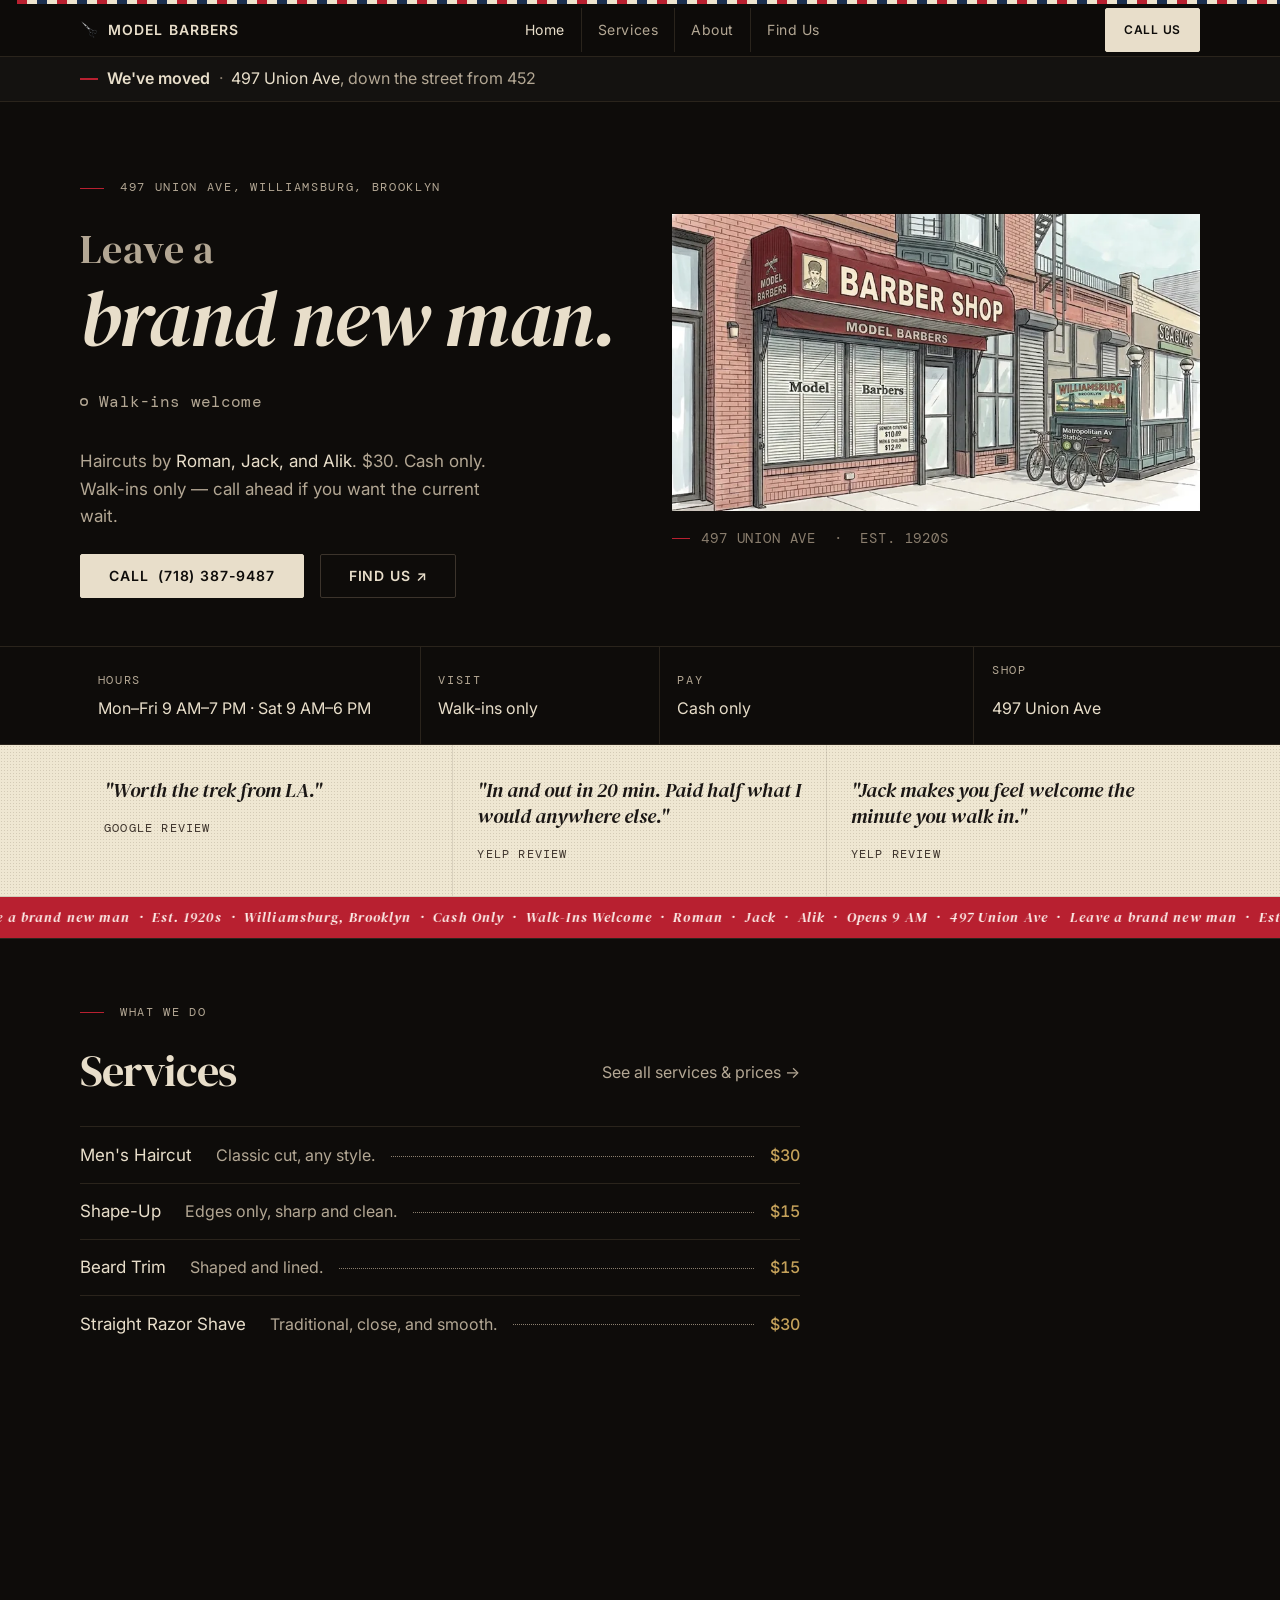
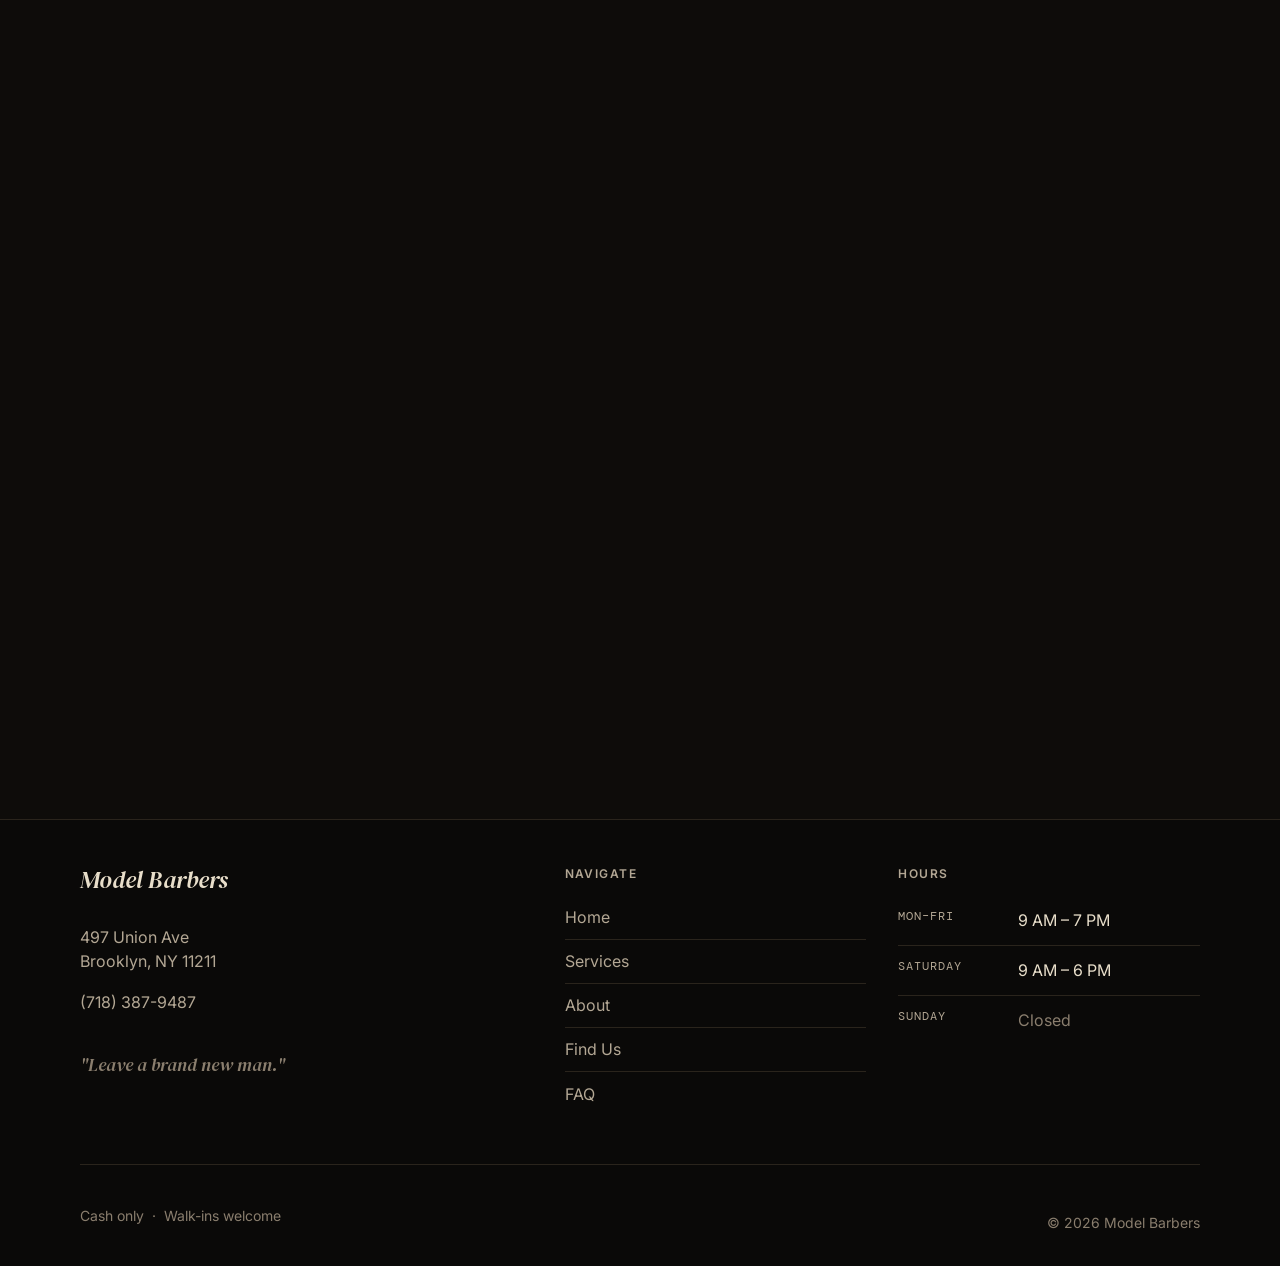
==== commit 1666b032: "Emphasize the full hero phrase “brand new man.” Set the whole line in a larger italic display cut so" ====
--- a/index.html
+++ b/index.html
@@ -35,7 +35,7 @@
 
   <link rel="preconnect" href="https://fonts.googleapis.com" />
   <link rel="preconnect" href="https://fonts.gstatic.com" crossorigin />
-  <link href="https://fonts.googleapis.com/css2?family=DM+Mono:wght@400;500&family=DM+Serif+Display:ital@0;1&family=Inter:wght@400;500;600&display=swap" rel="stylesheet" />
+  <link href="https://fonts.googleapis.com/css2?family=DM+Mono:wght@400&family=DM+Serif+Display:ital@0;1&family=Inter:wght@400;500;600&display=swap" rel="stylesheet" />
 
   <link rel="stylesheet" href="tokens.css" />
   <link rel="stylesheet" href="styles.css" />
@@ -246,16 +246,17 @@
     <a class="btn btn-primary nav-overlay-cta" href="tel:+17183879487">Call&nbsp;&nbsp;(718)&nbsp;387-9487</a>
   </div>
 
-  <main id="main-content" class="page-shell">
+  <main id="main-content">
 
     <aside class="moved-notice" aria-label="We've moved">
-      <p class="moved-line">
-        <span class="moved-badge">We've moved</span>
-        <span class="moved-detail">
-          <span class="moved-short">Now at <a href="find-us.html">497 Union Ave</a>, from 452.</span>
-          <span class="moved-long">Now at <a href="find-us.html">497 Union Ave</a>, just down the street from our old spot at 452 Union Ave.</span>
-        </span>
-      </p>
+      <div class="container">
+        <p class="moved-line">
+          <span class="moved-rule" aria-hidden="true"></span>
+          <span class="moved-kicker">We've moved</span>
+          <span class="moved-sep" aria-hidden="true">·</span>
+          <span class="moved-place"><a href="find-us.html">497 Union Ave</a><span class="moved-more">, down the street from 452</span></span>
+        </p>
+      </div>
     </aside>
 
     <!-- ── HERO ───────────────────────────────────────────────── -->
@@ -265,15 +266,15 @@
         <div class="hero-content stagger-group">
           <p class="hero-eyebrow"><a href="find-us.html">497 Union Ave, Williamsburg, Brooklyn</a></p>
 
-          <h1 class="hero-headline mask-lines" id="hero-headline">
-            <span class="mask-line"><span>Leave a</span></span>
+          <h1 class="hero-headline mask-reveal" id="hero-headline">
+            <span class="mask-line"><span class="hero-leadin">Leave a</span></span>
             <span class="mask-line hero-focus"><span><em>brand new man.</em></span></span>
           </h1>
 
-          <p class="shop-status hero-status" data-shop-status>
-            <span class="availability-dot" data-status-dot aria-hidden="true"></span>
-            <span data-status-text>Mon–Fri 9–7 · Sat 9–6 · Sun closed</span>
-          </p>
+          <div class="hero-availability" data-shop-status>
+            <span class="availability-dot" data-shop-dot aria-hidden="true"></span>
+            <span class="availability-text" data-shop-status-text>Walk-ins welcome</span>
+          </div>
 
           <p class="hero-sub">Haircuts by <a href="about.html">Roman, Jack, and Alik</a>. $30. Cash only. Walk-ins only — call ahead if you want the current wait.</p>
 
@@ -284,7 +285,7 @@
         </div>
 
         <div class="hero-media-col">
-          <div class="hero-img-wrap photo-frame">
+          <div class="hero-img-wrap photo-frame" data-frame="hero">
             <picture>
               <source
                 type="image/webp"
@@ -300,53 +301,68 @@
                 loading="eager" fetchpriority="high" decoding="async"
               />
             </picture>
-            <span class="photo-chip" aria-hidden="true">Est. 1920s</span>
           </div>
           <p class="hero-caption">497 Union Ave &nbsp;·&nbsp; Est. 1920s</p>
         </div>
 
       </div>
+
+      <div class="facts-strip">
+        <ul class="container facts">
+          <li class="fact">
+            <span class="fact-kicker">Hours</span>
+            <span class="fact-value">Mon–Fri 9 AM–7 PM · Sat 9 AM–6 PM</span>
+          </li>
+          <li class="fact">
+            <span class="fact-kicker">Visit</span>
+            <span class="fact-value">Walk-ins only</span>
+          </li>
+          <li class="fact">
+            <span class="fact-kicker">Pay</span>
+            <span class="fact-value">Cash only</span>
+          </li>
+          <li class="fact">
+            <span class="fact-kicker">Shop</span>
+            <a class="fact-value" href="find-us.html">497 Union Ave</a>
+          </li>
+        </ul>
+      </div>
     </section>
 
-    <section class="facts-strip grain" aria-label="Shop facts">
-      <div class="container facts-grid">
-        <div class="fact">
-          <p class="fact-kicker">Hours</p>
-          <p class="shop-status" data-shop-status>
-            <span class="availability-dot" data-status-dot aria-hidden="true"></span>
-            <span data-status-text>Mon–Fri 9–7 · Sat 9–6 · Sun closed</span>
-          </p>
-          <p class="fact-note">Mon–Fri 9–7 · Sat 9–6 · Sun closed</p>
-        </div>
-        <div class="fact">
-          <p class="fact-kicker">Walk-ins only</p>
-          <p class="fact-value">No appointment</p>
-          <p class="fact-note">Call ahead if you want the current wait</p>
-        </div>
-        <div class="fact">
-          <p class="fact-kicker">Payment</p>
-          <p class="fact-value">Cash only</p>
-          <p class="fact-note">No cards. No app.</p>
-        </div>
-        <div class="fact">
-          <p class="fact-kicker">Address</p>
-          <p class="fact-value"><a href="find-us.html">497 Union Ave</a></p>
-          <p class="fact-note">Williamsburg, Brooklyn</p>
+    <!-- ── SOCIAL PROOF ────────────────────────────────────────── -->
+    <section class="proof-strip paper" aria-label="Customer reviews">
+      <div class="container proof-grid">
+        <div class="proof-item">
+          <p class="proof-quote">"Worth the trek from LA."</p>
+          <p class="proof-source">Google Review</p>
+        </div>
+        <div class="proof-item">
+          <p class="proof-quote">"In and out in 20&nbsp;min. Paid half what I would anywhere else."</p>
+          <p class="proof-source">Yelp Review</p>
+        </div>
+        <div class="proof-item">
+          <p class="proof-quote">"Jack makes you feel welcome the minute you walk in."</p>
+          <p class="proof-source">Yelp Review</p>
         </div>
       </div>
     </section>
 
-    <div class="type-band" aria-hidden="true">
-      <div class="type-band-track drift-left">Union Ave</div>
+    <!-- ── MARQUEE ─────────────────────────────────────────────── -->
+    <div class="marquee-strip" aria-hidden="true">
+      <div class="marquee-track" id="marquee-track">
+        <span class="marquee-content">Leave a brand new man &nbsp;·&nbsp; Est. 1920s &nbsp;·&nbsp; Williamsburg, Brooklyn &nbsp;·&nbsp; Cash Only &nbsp;·&nbsp; Walk-Ins Welcome &nbsp;·&nbsp; Roman &nbsp;·&nbsp; Jack &nbsp;·&nbsp; Alik &nbsp;·&nbsp; Opens 9&thinsp;AM &nbsp;·&nbsp; 497 Union Ave &nbsp;·&nbsp;&nbsp;</span>
+        <span class="marquee-content" aria-hidden="true">Leave a brand new man &nbsp;·&nbsp; Est. 1920s &nbsp;·&nbsp; Williamsburg, Brooklyn &nbsp;·&nbsp; Cash Only &nbsp;·&nbsp; Walk-Ins Welcome &nbsp;·&nbsp; Roman &nbsp;·&nbsp; Jack &nbsp;·&nbsp; Alik &nbsp;·&nbsp; Opens 9&thinsp;AM &nbsp;·&nbsp; 497 Union Ave &nbsp;·&nbsp;&nbsp;</span>
+      </div>
     </div>
 
     <!-- ── SERVICES PREVIEW ────────────────────────────────────── -->
-    <section class="section reveal" id="services" aria-labelledby="services-heading">
+    <section class="section" id="services" aria-labelledby="services-heading">
       <div class="container">
+        <div class="price-sheet draw-rows">
         <div class="section-header">
           <div>
             <p class="section-label">What we do</p>
-            <h2 id="services-heading" class="mask-lines scroll-mask"><span class="mask-line"><span>Services</span></span></h2>
+            <h2 id="services-heading">Services</h2>
           </div>
           <a href="services.html" class="section-link">See all services &amp; prices →</a>
         </div>
@@ -377,36 +393,9 @@
             <span class="service-price" role="cell">$30</span>
           </div>
         </div>
+        </div>
       </div>
     </section>
-
-    <section class="proof-strip grain" aria-label="Customer reviews">
-      <div class="container proof-grid">
-        <div class="proof-item">
-          <p class="proof-quote">"Worth the trek from LA."</p>
-          <p class="proof-source">Google Review</p>
-        </div>
-        <div class="proof-item">
-          <p class="proof-quote">"In and out in 20&nbsp;min. Paid half what I would anywhere else."</p>
-          <p class="proof-source">Yelp Review</p>
-        </div>
-        <div class="proof-item">
-          <p class="proof-quote">"Jack makes you feel welcome the minute you walk in."</p>
-          <p class="proof-source">Yelp Review</p>
-        </div>
-      </div>
-    </section>
-
-    <div class="marquee-strip" aria-hidden="true">
-      <div class="marquee-track" id="marquee-track">
-        <span class="marquee-content">Leave a brand new man &nbsp;·&nbsp; Est. 1920s &nbsp;·&nbsp; Williamsburg, Brooklyn &nbsp;·&nbsp; Cash Only &nbsp;·&nbsp; Walk-Ins Welcome &nbsp;·&nbsp; Roman &nbsp;·&nbsp; Jack &nbsp;·&nbsp; Alik &nbsp;·&nbsp; Open 9&thinsp;AM &nbsp;·&nbsp; 497 Union Ave &nbsp;·&nbsp;&nbsp;</span>
-        <span class="marquee-content" aria-hidden="true">Leave a brand new man &nbsp;·&nbsp; Est. 1920s &nbsp;·&nbsp; Williamsburg, Brooklyn &nbsp;·&nbsp; Cash Only &nbsp;·&nbsp; Walk-Ins Welcome &nbsp;·&nbsp; Roman &nbsp;·&nbsp; Jack &nbsp;·&nbsp; Alik &nbsp;·&nbsp; Open 9&thinsp;AM &nbsp;·&nbsp; 497 Union Ave &nbsp;·&nbsp;&nbsp;</span>
-      </div>
-    </div>
-
-    <div class="type-band" aria-hidden="true">
-      <div class="type-band-track drift-right">Est. 1920s</div>
-    </div>
 
     <!-- ── PLAN YOUR VISIT / FAQ ───────────────────────────────── -->
     <section class="section reveal" id="faq" aria-labelledby="visit-heading">
@@ -414,30 +403,49 @@
         <div class="section-header">
           <div>
             <p class="section-label">Before you come in</p>
-            <h2 id="visit-heading" class="mask-lines scroll-mask"><span class="mask-line"><span>Plan your visit</span></span></h2>
-          </div>
-        </div>
-
-        <div class="visit-grid">
-          <div class="visit-item scroll-item">
-            <span class="visit-num">01</span>
-            <h3 class="visit-q">Did Model Barbers move?</h3>
-            <p class="visit-a">Yes. Model Barbers is now at <strong>497 Union Ave, Brooklyn, NY 11211</strong>, just down the street from the old spot at 452 Union Ave.</p>
-          </div>
-          <div class="visit-item scroll-item">
-            <span class="visit-num">02</span>
-            <h3 class="visit-q">Do I need an appointment?</h3>
-            <p class="visit-a">No. <strong>Walk-ins are always welcome</strong>, and you do not need an appointment. Model Barbers does not take appointments online. If you're on a tight schedule, call <a href="tel:+17183879487">(718) 387-9487</a> and we'll tell you the current wait.</p>
-          </div>
-          <div class="visit-item scroll-item">
-            <span class="visit-num">03</span>
-            <h3 class="visit-q">How long does a haircut take?</h3>
-            <p class="visit-a">Most cuts are done in <strong>15–20 minutes</strong>. No unnecessary waiting around.</p>
-          </div>
-          <div class="visit-item scroll-item">
-            <span class="visit-num">04</span>
-            <h3 class="visit-q">How much is a haircut?</h3>
-            <p class="visit-a">A men's haircut is <strong>$30</strong>, a shape-up is <strong>$15</strong>, a beard trim is <strong>$15</strong>, and a straight razor shave is <strong>$30</strong>. Fades, head shaves, and hot towel shaves are on the <a href="services.html">services page</a>. Cash only. Prices were confirmed as of 2025; call to verify.</p>
+            <h2 id="visit-heading">Plan your visit</h2>
+          </div>
+        </div>
+
+        <div class="visit-layout">
+          <aside class="visit-panel">
+            <p class="section-label">Right now</p>
+            <p class="visit-status" data-shop-status>
+              <span class="availability-dot" data-shop-dot aria-hidden="true"></span>
+              <span data-shop-status-text>Walk-ins welcome</span>
+            </p>
+            <table class="hours-table">
+              <tbody>
+                <tr><th scope="row">Mon–Fri</th><td>9 AM – 7 PM</td></tr>
+                <tr><th scope="row">Saturday</th><td>9 AM – 6 PM</td></tr>
+                <tr class="closed"><th scope="row">Sunday</th><td>Closed</td></tr>
+              </tbody>
+            </table>
+            <a class="btn btn-primary" href="tel:+17183879487">Call&nbsp;&nbsp;(718)&nbsp;387-9487</a>
+            <p class="visit-aside-note">Cash only</p>
+          </aside>
+
+          <div class="visit-grid">
+            <div class="visit-item scroll-item">
+              <span class="visit-num">01</span>
+              <h3 class="visit-q">Did Model Barbers move?</h3>
+              <p class="visit-a">Yes. Model Barbers is now at <strong>497 Union Ave, Brooklyn, NY 11211</strong>, just down the street from the old spot at 452 Union Ave.</p>
+            </div>
+            <div class="visit-item scroll-item">
+              <span class="visit-num">02</span>
+              <h3 class="visit-q">Do I need an appointment?</h3>
+              <p class="visit-a">No. <strong>Walk-ins are always welcome</strong>, and you do not need an appointment. Model Barbers does not take appointments online. If you're on a tight schedule, call <a href="tel:+17183879487">(718) 387-9487</a> and we'll tell you the current wait.</p>
+            </div>
+            <div class="visit-item scroll-item">
+              <span class="visit-num">03</span>
+              <h3 class="visit-q">How long does a haircut take?</h3>
+              <p class="visit-a">Most cuts are done in <strong>15–20 minutes</strong>. No unnecessary waiting around.</p>
+            </div>
+            <div class="visit-item scroll-item">
+              <span class="visit-num">04</span>
+              <h3 class="visit-q">How much is a haircut?</h3>
+              <p class="visit-a">A men's haircut is <strong>$30</strong>, a shape-up is <strong>$15</strong>, a beard trim is <strong>$15</strong>, and a straight razor shave is <strong>$30</strong>. Fades, head shaves, and hot towel shaves are on the <a href="services.html">services page</a>. Cash only. Prices were confirmed as of 2025; call to verify.</p>
+            </div>
           </div>
         </div>
       </div>
@@ -447,7 +455,6 @@
 
   <!-- ── FOOTER ─────────────────────────────────────────────────── -->
   <footer class="site-footer">
-    <p class="footer-wordmark" aria-hidden="true"><span>Brooklyn.</span></p>
     <div class="container footer-grid">
       <div class="footer-brand">
         <p class="footer-name">Model Barbers</p>
--- a/styles.css
+++ b/styles.css
@@ -1,6 +1,6 @@
 /* ═══════════════════════════════════════════════════════════
    MODEL BARBERS — Styles
-   Bold Brooklyn. Tokens live in tokens.css.
+   Classic Editorial. Tokens live in tokens.css.
    ═══════════════════════════════════════════════════════════ */
 
 /* tokens.css is linked before this file on every page.
@@ -23,7 +23,7 @@
   line-height: 1.65;
   background: var(--bg);
   color: var(--text-primary);
-  overflow-x: hidden;
+  overflow-x: clip;
   -webkit-font-smoothing: antialiased;
   -moz-osx-font-smoothing: grayscale;
 }
@@ -32,8 +32,7 @@
 a   { color: inherit; }
 em  { font-style: italic; }
 address { font-style: normal; }
-strong  { font-weight: 600; }
-button { font: inherit; color: inherit; }
+strong  { font-weight: 600; color: var(--text-primary); }
 
 ::-webkit-scrollbar { width: 4px; }
 ::-webkit-scrollbar-track { background: var(--bg); }
@@ -43,7 +42,6 @@
 :root {
   --cur-open:   url("scissors-opened-32.png") 16 16;
   --cur-closed: url("scissors-closed-32.png") 16 16;
-  --grain: url("data:image/svg+xml,%3Csvg xmlns='http://www.w3.org/2000/svg' width='140' height='140'%3E%3Cfilter id='n'%3E%3CfeTurbulence type='fractalNoise' baseFrequency='.85' numOctaves='2' stitchTiles='stitch'/%3E%3C/filter%3E%3Crect width='140' height='140' filter='url(%23n)' opacity='.55'/%3E%3C/svg%3E");
 }
 html, body, body *              { cursor: var(--cur-open),   auto; }
 html.snipping,
@@ -73,135 +71,52 @@
 
 /* ── Layout ───────────────────────────────────────────────── */
 .container {
-  width: min(100% - var(--sp-6), var(--max-w));
+  width: min(100% - var(--sp-4), var(--max-w));
   margin-inline: auto;
-  min-width: 0;
-}
-
-.page-shell {
-  position: relative;
-  z-index: 2;
-  background: var(--bg);
 }
 
 /* ── Typography ───────────────────────────────────────────── */
 h1, h2, h3, h4 {
   font-family: var(--font-display);
-  line-height: 1.05;
+  line-height: 1.08;
   font-weight: 400;
-  letter-spacing: -0.03em;
+  letter-spacing: -0.02em;
   color: var(--text-primary);
 }
-h1 { font-size: clamp(2.75rem, 5vw, 4.5rem); }
-h2 { font-size: clamp(2.05rem, 3.4vw, 3.15rem); }
+h1 { font-size: var(--text-hero); }
+h2 { font-size: var(--text-4xl); }
 h3 { font-size: var(--text-2xl); }
 
 p + p { margin-top: 1em; }
 
-/* ── Paper grain (behind the type, so contrast stays put) ─ */
-.grain { position: relative; isolation: isolate; }
-.grain::before {
-  content: "";
-  position: absolute;
-  inset: 0;
-  z-index: 0;
-  pointer-events: none;
-  opacity: 0.2;
-  mix-blend-mode: multiply;
-  background-image: var(--grain);
-  background-size: 140px 140px;
-}
-.grain > * { position: relative; z-index: 1; }
-
-/* ── Red underline that slides in (scissors cursor stays) ─ */
+/* Sliding red rule — the hover cue. The scissors cursor stays. */
+.rule-link,
 .nav-links a,
 .nav-overlay-links a,
+.breadcrumb a,
+.moved-notice a,
 .footer-nav-list a,
 .footer-brand a,
-.phone-large,
-.contact-block a,
-.map-actions a,
+.section-link,
+.hero-eyebrow a,
 .hero-sub a,
-.hero-eyebrow a,
+.service-name a,
+.barber-name a,
 .visit-a a,
 .about-prose a,
 .honest-box a,
-.moved-detail a,
-.breadcrumb a,
-.section-link,
-.service-name a,
-.barber-name a,
+.services-footer a,
 .getting-here a,
-.services-footer a,
+.contact-block a,
+.phone-large,
+.map-links a,
 .fact a,
-.footer-wordmark {
+.logo {
   text-decoration: none;
-}
-.nav-links a,
-.footer-nav-list a,
-.footer-brand a,
-.phone-large,
-.contact-block a,
-.map-actions a,
-.hero-sub a,
-.hero-eyebrow a,
-.visit-a a,
-.about-prose a,
-.honest-box a,
-.moved-detail a,
-.breadcrumb a,
-.section-link,
-.service-name a,
-.barber-name a,
-.getting-here a,
-.services-footer a,
-.fact a {
   background-image: linear-gradient(var(--accent), var(--accent));
   background-repeat: no-repeat;
-  background-position: left 100%;
-  background-size: 0 1.5px;
-  transition: background-size var(--dur-mid) var(--ease-out), color var(--dur-fast);
-}
-.nav-links a:hover,
-.nav-links a:focus-visible,
-.footer-nav-list a:hover,
-.footer-nav-list a:focus-visible,
-.footer-brand a:hover,
-.footer-brand a:focus-visible,
-.phone-large:hover,
-.phone-large:focus-visible,
-.contact-block a:hover,
-.contact-block a:focus-visible,
-.map-actions a:hover,
-.map-actions a:focus-visible,
-.hero-sub a:hover,
-.hero-sub a:focus-visible,
-.hero-eyebrow a:hover,
-.hero-eyebrow a:focus-visible,
-.visit-a a:hover,
-.visit-a a:focus-visible,
-.about-prose a:hover,
-.about-prose a:focus-visible,
-.honest-box a:hover,
-.honest-box a:focus-visible,
-.moved-detail a:hover,
-.moved-detail a:focus-visible,
-.breadcrumb a:hover,
-.breadcrumb a:focus-visible,
-.section-link:hover,
-.section-link:focus-visible,
-.service-name a:hover,
-.service-name a:focus-visible,
-.barber-name a:hover,
-.barber-name a:focus-visible,
-.getting-here a:hover,
-.getting-here a:focus-visible,
-.services-footer a:hover,
-.services-footer a:focus-visible,
-.fact a:hover,
-.fact a:focus-visible,
-.nav-links a[aria-current="page"] {
-  background-size: 100% 1.5px;
+  background-position: 0 100%;
+  background-size: 0 1px;
 }
 
 /* ════════════════════════════════════════════════════════════
@@ -220,6 +135,7 @@
 .top-stripe-track {
   display: block; width: 200%; height: 100%;
   will-change: transform;
+  transform: translate3d(0, 0, 0);
   background: repeating-linear-gradient(
     90deg,
     var(--accent)      0 10px,
@@ -237,46 +153,56 @@
   transition: height var(--dur-mid) var(--ease-std);
 }
 
+/* Compress on scroll */
 .site-header.slim .nav-wrap { height: var(--header-slim); }
 
-/* Move notice — one line, red used as a fill */
+/* Move notice — one line, red rule, no red text */
 .moved-notice {
   background: var(--bg-elevated);
   border-bottom: 1px solid var(--border-vis);
-  overflow: hidden;
+}
+.moved-notice .container {
+  min-height: 44px;
+  display: flex;
+  align-items: center;
 }
 .moved-line {
   display: flex;
   align-items: center;
-  justify-content: center;
-  gap: 0.7rem;
-  width: min(100% - 1.25rem, var(--max-w));
-  margin: 0 auto;
-  padding: 0.55rem 0;
+  gap: 0.55rem;
+  min-width: 0;
   white-space: nowrap;
-  font-size: 0.875rem;
+  font-size: var(--text-base);
   font-weight: 400;
-  line-height: 1;
+  line-height: 1.2;
+  color: var(--text-secondary);
+}
+.moved-rule {
+  width: 18px;
+  height: 2px;
+  background: var(--accent);
+  flex: 0 0 auto;
+}
+.moved-kicker {
   color: var(--text-primary);
-}
-.moved-badge {
+  font-weight: 600;
+  flex: 0 0 auto;
+}
+.moved-sep { color: var(--text-faint); flex: 0 0 auto; }
+.moved-place {
   display: inline-flex;
   align-items: center;
-  flex: 0 0 auto;
-  background: var(--accent);
-  color: #fff;
-  font-family: var(--font-mono);
-  font-size: 0.75rem;
-  font-weight: 500;
-  letter-spacing: 0.12em;
-  text-transform: uppercase;
-  line-height: 1;
-  padding: 0.45rem 0.5rem;
-}
-.moved-detail { color: var(--text-primary); }
-.moved-long { display: none; }
-.moved-detail a { color: var(--text-primary); }
-
+  min-width: 0;
+}
+.moved-notice a {
+  color: var(--text-primary);
+  min-height: 44px;
+  display: inline-flex;
+  align-items: center;
+}
+.moved-more { color: var(--text-secondary); }
+
+/* Logo */
 .logo {
   display: flex; align-items: center; gap: var(--sp-1);
   text-decoration: none; color: var(--text-primary);
@@ -285,19 +211,22 @@
   text-transform: uppercase; flex-shrink: 1;
   min-width: 0;
   white-space: nowrap;
-  transition: color var(--dur-fast);
-}
-.logo:hover { color: #fff; }
+  min-height: 44px;
+  background-image: none;
+}
 .logo img { flex-shrink: 0; }
 
+/* Desktop nav links */
 .nav-links {
   display: none; list-style: none;
   align-items: center; gap: 0;
 }
 .nav-links a {
-  display: block; padding: .55rem var(--sp-2);
+  display: flex; align-items: center;
+  min-height: 44px;
+  padding: 0 var(--sp-2);
   font-size: var(--text-sm); letter-spacing: 0.04em;
-  color: var(--text-secondary);
+  text-decoration: none; color: var(--text-secondary);
   border-left: 1px solid var(--border-vis);
   white-space: nowrap;
 }
@@ -305,17 +234,17 @@
 .nav-links a[aria-current="page"] { color: var(--text-primary); }
 .nav-links li:first-child a { border-left: none; }
 
-.nav-cta { flex-shrink: 0; }
-
+/* Nav CTA — desktop only. On a 390px screen it overflows the header. */
+.nav-wrap .nav-cta { flex-shrink: 0; display: none; }
+
+/* Hamburger toggle — 44×44 */
 .nav-toggle {
   display: flex; align-items: center; justify-content: center;
   background: none; border: none; padding: 0;
   width: 44px; height: 44px;
   flex: 0 0 44px;
-  transition: opacity var(--dur-fast);
-}
-.nav-toggle:hover { opacity: 0.7; }
-
+  color: var(--text-primary);
+}
 .nav-toggle-icon {
   display: block; width: 20px; height: 1.5px;
   background: var(--text-primary); position: relative;
@@ -340,6 +269,7 @@
   top: 0; transform: rotate(-45deg);
 }
 
+/* Full-screen mobile overlay */
 .nav-overlay {
   position: fixed; inset: 0; z-index: 199;
   background: var(--bg);
@@ -352,40 +282,39 @@
 
 .nav-overlay-links {
   list-style: none; text-align: center; display: grid; gap: 0;
-  width: min(100% - var(--sp-6), 28rem);
+  width: min(100% - var(--sp-4), 28rem);
 }
 .nav-overlay-links a {
-  display: flex;
-  align-items: center;
-  justify-content: center;
-  min-height: 44px;
-  padding: var(--sp-2) var(--sp-4);
+  display: flex; align-items: center; justify-content: center;
+  min-height: 44px;
+  padding: var(--sp-2) var(--sp-3);
   font-family: var(--font-display);
   font-size: clamp(2.2rem, 9vw, 3.8rem);
   font-style: italic; letter-spacing: -0.02em;
-  color: var(--text-primary);
+  text-decoration: none; color: var(--text-primary);
   border-bottom: 1px solid var(--border-vis);
 }
 .nav-overlay-links a:hover { color: var(--text-primary); }
 .nav-overlay-links li:first-child a { border-top: 1px solid var(--border-vis); }
 
-.nav-overlay-cta { font-size: var(--text-base); min-height: 44px; }
+.nav-overlay-cta {
+  font-size: var(--text-base);
+}
 
 /* ════════════════════════════════════════════════════════════
    BUTTONS
+   Stamp aesthetic — no pills, no heavy shadows
    ════════════════════════════════════════════════════════════ */
 .btn {
-  display: inline-flex;
-  align-items: center;
-  justify-content: center;
-  min-height: 44px;
+  display: inline-flex; align-items: center; justify-content: center;
   text-decoration: none;
   font-family: var(--font-body); font-weight: 600;
   font-size: var(--text-sm); letter-spacing: 0.06em;
   text-transform: uppercase; line-height: 1;
+  min-height: 44px;
   padding: 14px 28px; border: 1.5px solid transparent;
   border-radius: var(--radius-sm);
-  background: none;
+  background-image: none;
   transition: background var(--dur-fast), color var(--dur-fast),
               border-color var(--dur-fast), transform var(--dur-fast);
 }
@@ -420,645 +349,523 @@
 .btn-sm { padding: 10px 18px; font-size: var(--text-xs); min-height: 44px; }
 
 /* ════════════════════════════════════════════════════════════
-   PAGE INTRO
+   PAGE INTRO (used on inner pages)
    ════════════════════════════════════════════════════════════ */
 .page-intro {
   padding: var(--sp-6) 0 var(--sp-4);
   border-bottom: 1px solid var(--border-vis);
 }
-.page-intro h1 { max-width: 12ch; margin-bottom: var(--sp-3); }
+.page-intro h1 {
+  max-width: 16ch;
+  margin-bottom: var(--sp-3);
+}
 .page-intro .lead {
-  font-size: var(--text-body);
-  font-weight: 400;
-  color: var(--text-secondary);
-  max-width: 42ch;
+  font-size: var(--text-lg); font-weight: 400;
+  color: var(--text-secondary); max-width: 42ch;
   line-height: 1.6;
 }
+.intro-cta { margin-top: var(--sp-6); }
 
 .breadcrumb {
   display: flex; flex-wrap: wrap; align-items: center; gap: .4rem;
   margin-bottom: var(--sp-3);
-  font-family: var(--font-mono); font-size: 0.8125rem;
+  font-family: var(--font-mono); font-size: var(--text-xs);
   letter-spacing: 0.12em; text-transform: uppercase;
+  color: var(--text-faint);
+}
+.breadcrumb a {
   color: var(--text-secondary);
-}
-.breadcrumb a { color: var(--text-secondary); }
+  min-height: 44px;
+  display: inline-flex;
+  align-items: center;
+}
 .breadcrumb a:hover { color: var(--text-primary); }
-.breadcrumb [aria-current="page"] { color: var(--text-primary); }
-
-/* ════════════════════════════════════════════════════════════
-   HERO
+.breadcrumb [aria-current="page"] { color: var(--text-secondary); }
+
+/* ════════════════════════════════════════════════════════════
+   HERO (homepage)
    ════════════════════════════════════════════════════════════ */
 .hero {
+  display: grid; align-items: center;
+  border-bottom: 1px solid var(--border-vis);
+  overflow: hidden;
+}
+.hero-grid {
+  display: grid; gap: var(--sp-4);
+  padding: var(--sp-6) 0 var(--sp-4);
+  align-items: center;
+}
+
+.hero-content { display: grid; gap: 0; min-width: 0; }
+
+.hero-eyebrow {
+  display: flex; align-items: center; gap: var(--sp-2);
+  font-size: var(--text-xs); letter-spacing: 0.14em;
+  text-transform: uppercase; color: var(--text-secondary);
+  margin-bottom: var(--sp-2); font-family: var(--font-mono);
+}
+.hero-eyebrow::before {
+  content: ""; display: block; width: 24px; height: 1px;
+  background: var(--accent); flex: 0 0 auto;
+}
+.hero-eyebrow a {
+  color: inherit;
+  min-height: 44px;
+  display: inline-flex;
+  align-items: center;
+}
+.hero-eyebrow a:hover { color: var(--text-primary); }
+
+.hero-headline { margin-bottom: var(--sp-2); }
+.hero-leadin {
+  display: block;
+  font-size: 0.58em;
+  font-style: normal;
+  line-height: 1.15;
+  letter-spacing: 0.01em;
+  color: var(--text-secondary);
+}
+.hero-focus {
+  display: block;
+  margin-top: 0.06em;
+  font-size: 1.14em;
+  line-height: 0.92;
+  color: var(--text-primary);
+  padding-bottom: 0.14em;
+  margin-bottom: -0.08em;
+}
+.hero-focus em {
+  font-style: italic;
+  font-weight: 400;
+  white-space: nowrap;
+}
+
+.hero-sub {
+  font-size: var(--text-body); font-weight: 400; line-height: 1.6;
+  color: var(--text-secondary); max-width: 38ch;
+  margin-bottom: var(--sp-3);
+}
+.hero-sub a { color: var(--text-primary); }
+.hero-sub a:hover { color: #fff; }
+
+.hero-availability {
+  display: flex; align-items: center; gap: 0.7rem;
+  margin-bottom: var(--sp-3);
+  min-height: 44px;
+}
+.availability-dot {
+  width: 8px; height: 8px; border-radius: 50%;
+  background: transparent;
+  box-shadow: inset 0 0 0 1.5px var(--text-secondary);
+  flex-shrink: 0;
+}
+.availability-dot.is-open {
+  background: #3CB371;
+  box-shadow: 0 0 0 3px rgba(60, 179, 113, 0.22);
+}
+.availability-dot.is-closed {
+  background: transparent;
+  box-shadow: inset 0 0 0 1.5px var(--text-faint);
+}
+.availability-text {
+  font-size: var(--text-base); font-family: var(--font-mono);
+  color: var(--text-secondary); letter-spacing: 0.01em;
+}
+
+.hero-cta-group {
+  display: flex; flex-wrap: wrap; align-items: center;
+  gap: var(--sp-2);
+}
+
+.hero-media-col { position: relative; min-width: 0; }
+.hero-img-wrap {
+  overflow: hidden;
+  aspect-ratio: 16/9;
+  background: var(--bg-inset);
+}
+.hero-img-wrap picture,
+.photo-frame picture {
+  display: block;
+  width: 100%;
+  height: 100%;
+}
+.hero-img-wrap img {
+  width: 100%; height: 100%; object-fit: cover;
+  object-position: center;
+}
+
+.hero-caption {
+  margin-top: var(--sp-2);
+  display: flex; align-items: center; gap: 0.7rem;
+  font-size: var(--text-sm); font-family: var(--font-mono);
+  color: var(--text-faint); letter-spacing: 0.06em;
+  text-transform: uppercase;
+}
+.hero-caption::before {
+  content: "";
+  width: 18px; height: 1px;
+  background: var(--accent);
+  flex: 0 0 auto;
+}
+
+/* ── Key facts under the hero ─────────────────────────────── */
+.facts-strip {
+  border-top: 1px solid var(--border-vis);
+  background: var(--bg);
+}
+.facts {
+  list-style: none;
   display: grid;
-  align-items: center;
-  overflow: hidden;
-  border-bottom: none;
-}
-.hero-grid {
+  grid-template-columns: 1fr;
+}
+.fact {
   display: grid;
-  gap: var(--sp-4);
-  padding: var(--sp-6) 0 var(--sp-4);
-  align-items: end;
-  min-width: 0;
-}
-.hero-content { display: grid; gap: 0; min-width: 0; }
-
-.hero-eyebrow {
-  font-size: 0.8125rem;
+  align-content: center;
+  gap: 0.35rem;
+  min-height: 44px;
+  padding: 0.65rem 0;
+  border-top: 1px solid var(--border-vis);
+}
+.fact:first-child { border-top: none; }
+.fact-kicker {
+  font-family: var(--font-mono);
+  font-size: var(--text-xs);
   letter-spacing: 0.14em;
   text-transform: uppercase;
   color: var(--text-secondary);
-  margin-bottom: var(--sp-2);
+}
+.fact-value {
+  font-size: var(--text-base);
+  font-weight: 400;
+  color: var(--text-primary);
+  line-height: 1.4;
+}
+.fact a.fact-value {
+  color: var(--text-primary);
+  min-height: 44px;
+  display: inline-flex;
+  align-items: center;
+  justify-self: start;
+}
+
+/* ════════════════════════════════════════════════════════════
+   SOCIAL PROOF STRIP — cream paper
+   ════════════════════════════════════════════════════════════ */
+.proof-strip {
+  background: var(--surface-warm);
+  border-bottom: 1px solid rgba(0,0,0,.12);
+}
+.proof-grid { display: grid; gap: 0; }
+.proof-item {
+  padding: var(--sp-4) var(--sp-3);
+  border-bottom: 1px solid rgba(26, 22, 20, 0.1);
+}
+.proof-item:last-child { border-bottom: none; }
+
+.proof-quote {
+  font-family: var(--font-display); font-style: italic;
+  font-size: var(--text-xl); line-height: 1.3;
+  color: var(--ink); margin-bottom: var(--sp-2);
+}
+.proof-source {
+  font-size: var(--text-xs); letter-spacing: 0.1em;
+  text-transform: uppercase; color: var(--ink-muted);
   font-family: var(--font-mono);
 }
-.hero-eyebrow a { color: inherit; }
-
-.hero-headline {
-  margin-bottom: var(--sp-3);
-  max-width: 100%;
-  font-size: clamp(1.85rem, 3vw, 3.05rem);
-  line-height: 0.92;
-}
-.hero-headline .mask-line > span { white-space: nowrap; }
-.hero-headline .hero-focus {
-  font-size: 1.34em;
-  letter-spacing: -0.035em;
-  line-height: 0.96;
-}
-.hero-headline .hero-focus em { font-style: italic; }
-.hero-headline .hero-focus > span { padding-right: 0.14em; }
-
-.hero-sub {
-  font-size: var(--text-body);
-  font-weight: 400;
-  line-height: 1.6;
-  color: var(--text-secondary);
-  max-width: 38ch;
-  margin-bottom: var(--sp-3);
-}
-.hero-sub a { color: var(--text-primary); }
-
-.shop-status {
+
+/* Paper grain on cream. Sits behind the type. */
+.paper { position: relative; isolation: isolate; }
+.paper::before {
+  content: "";
+  position: absolute;
+  inset: 0;
+  pointer-events: none;
+  z-index: 0;
+  opacity: 0.28;
+  mix-blend-mode: multiply;
+  background-image:
+    radial-gradient(rgba(70, 52, 30, 0.55) 0.6px, transparent 0.7px),
+    radial-gradient(rgba(255, 248, 230, 0.7) 0.6px, transparent 0.7px);
+  background-size: 3px 3px, 5px 5px;
+  background-position: 0 0, 1px 2px;
+}
+.paper > * { position: relative; z-index: 1; }
+
+/* ════════════════════════════════════════════════════════════
+   BARBER POLE MARQUEE STRIP
+   ════════════════════════════════════════════════════════════ */
+.marquee-strip {
+  background: var(--accent);
+  overflow: hidden; padding: .55rem 0;
+}
+.marquee-track {
+  display: flex; white-space: nowrap; will-change: transform;
+}
+.marquee-content {
+  display: inline-block; flex-shrink: 0;
+  font-family: var(--font-display); font-style: italic;
+  font-size: var(--text-sm); letter-spacing: 0.08em;
+  color: #fff6f0;
+}
+
+/* ════════════════════════════════════════════════════════════
+   SERVICES PREVIEW (homepage)
+   ════════════════════════════════════════════════════════════ */
+.section {
+  padding: var(--sp-6) 0;
+  border-top: 1px solid var(--border-vis);
+}
+
+.section-label {
+  font-size: var(--text-xs); letter-spacing: 0.14em;
+  text-transform: uppercase; color: var(--text-secondary);
+  font-family: var(--font-mono); margin-bottom: var(--sp-3);
+  display: flex; align-items: center; gap: var(--sp-2);
+}
+.section-label::before {
+  content: ""; display: block; width: 24px; height: 1px;
+  background: var(--accent); flex: 0 0 auto;
+}
+
+.section-header {
+  display: flex; align-items: flex-end;
+  justify-content: space-between; gap: var(--sp-3);
+  flex-wrap: wrap; margin-bottom: var(--sp-4);
+}
+.section-header h2 { margin: 0; }
+.section-link {
+  font-size: var(--text-base); color: var(--text-secondary);
+  min-height: 44px;
+  display: inline-flex; align-items: center;
+}
+.section-link:hover { color: var(--text-primary); }
+
+.price-sheet { max-width: 720px; }
+
+.service-list { border-top: 1px solid var(--border-vis); }
+
+.service-row {
+  display: flex; align-items: baseline; gap: var(--sp-2);
+  padding: 0.35rem 0;
+  border-bottom: 1px solid var(--border-vis);
+  min-width: 0;
+}
+.service-row:last-child { border-bottom: none; }
+
+.service-name {
+  font-size: var(--text-body); color: var(--text-primary); flex-shrink: 0;
+}
+.service-name a {
+  color: inherit;
+  min-height: 44px;
+  display: inline-flex;
+  align-items: center;
+}
+.service-name a:hover { color: #fff; }
+.service-desc {
+  font-size: var(--text-base); color: var(--text-secondary);
+  font-weight: 400; margin-left: var(--sp-1);
+  display: none;
+}
+
+.service-leader {
+  flex: 1;
+  min-width: 1.25rem;
+  height: 0;
+  position: relative;
+  top: -0.28em;
+  border-bottom: 1px dotted var(--text-faint);
+  background: none;
+}
+.service-price,
+.service-price-col {
+  font-family: var(--font-body);
+  font-weight: 500;
+  font-size: var(--text-base);
+  font-variant-numeric: tabular-nums;
+  font-feature-settings: "tnum" 1;
+  color: var(--gold-light);
+  white-space: nowrap;
+  flex-shrink: 0;
+  letter-spacing: 0;
+}
+
+/* ════════════════════════════════════════════════════════════
+   PLAN YOUR VISIT
+   ════════════════════════════════════════════════════════════ */
+.visit-layout {
+  display: grid;
+  gap: var(--sp-4);
+  align-items: start;
+}
+.visit-panel {
+  display: grid;
+  gap: var(--sp-3);
+  align-content: start;
+  padding-bottom: var(--sp-2);
+}
+.visit-status {
   display: flex;
   align-items: center;
   gap: 0.7rem;
-  margin-bottom: var(--sp-3);
-  min-height: 1.6em;
-}
-.hero-status { margin-bottom: var(--sp-3); }
-.availability-dot {
-  width: 8px; height: 8px; border-radius: 50%;
-  background: var(--text-faint);
-  flex-shrink: 0;
-}
-[data-open="true"] .availability-dot {
-  background: #3CB371;
-  box-shadow: 0 0 0 3px rgba(60, 179, 113, 0.22);
-}
-.availability-text,
-.shop-status [data-status-text] {
-  font-size: 1rem;
-  font-weight: 400;
+  min-height: 44px;
   font-family: var(--font-mono);
+  font-size: var(--text-base);
   color: var(--text-secondary);
-  letter-spacing: 0.01em;
-}
-
-.hero-cta-group {
-  display: flex; flex-wrap: wrap; align-items: center;
-  gap: var(--sp-2);
-}
-
-.hero-media-col { position: relative; min-width: 0; }
-.hero-img-wrap {
-  position: relative;
-  overflow: hidden;
-  aspect-ratio: 4 / 3;
-  background: var(--bg-elevated);
-}
-.hero-img-wrap picture,
-.team-photo-wrap picture {
-  display: block;
-  width: 100%;
-  height: 100%;
-}
-.hero-img-wrap img {
-  width: 100%; height: 100%; object-fit: cover;
-  object-position: center 42%;
-}
-.photo-chip {
-  position: absolute;
-  left: 0.75rem;
-  bottom: 0.75rem;
-  z-index: 2;
-  pointer-events: none;
-  background: var(--surface-warm);
-  color: var(--ink);
-  font-family: var(--font-mono);
-  font-size: 0.75rem;
-  letter-spacing: 0.1em;
-  text-transform: uppercase;
-  line-height: 1;
-  padding: 0.45rem 0.5rem;
-}
-.hero-caption {
-  margin-top: var(--sp-2);
-  font-size: 0.875rem;
-  font-family: var(--font-mono);
-  color: var(--text-faint);
-  letter-spacing: 0.08em;
-  text-transform: uppercase;
-}
-
-/* ════════════════════════════════════════════════════════════
-   FACTS STRIP
-   ════════════════════════════════════════════════════════════ */
-.facts-strip {
-  background: var(--surface-warm);
-  color: var(--ink);
-}
-.facts-grid {
+}
+.visit-panel .btn { justify-self: start; }
+.visit-aside-note {
+  font-size: var(--text-base);
+  color: var(--text-secondary);
+}
+
+.visit-grid {
   display: grid;
   gap: 0;
 }
-.fact {
+.visit-item {
   padding: var(--sp-3) 0;
-  border-top: 2px solid var(--accent);
-  min-width: 0;
-}
-.fact-kicker {
+  border-top: 1px solid var(--border-vis);
+  display: grid;
+  gap: var(--sp-2);
+}
+.visit-item:first-child { border-top: none; padding-top: 0; }
+
+.visit-num {
   font-family: var(--font-mono);
-  font-size: 0.8125rem;
-  letter-spacing: 0.14em;
-  text-transform: uppercase;
-  color: var(--ink-muted);
-  margin-bottom: 0.4rem;
-}
-.fact-value {
-  font-family: var(--font-display);
-  font-size: clamp(1.35rem, 2vw, 1.75rem);
-  line-height: 1.15;
-  color: var(--ink);
-  letter-spacing: -0.02em;
-}
-.fact-note {
-  margin-top: 0.35rem;
-  font-size: 1rem;
-  font-weight: 400;
-  color: var(--ink-muted);
-  line-height: 1.45;
-}
-.facts-strip .shop-status { margin: 0; }
-.facts-strip .shop-status [data-status-text] {
-  color: var(--ink);
-  font-size: 1rem;
-}
-.facts-strip .availability-dot { background: var(--ink-muted); }
-.facts-strip [data-open="true"] .availability-dot { background: #1F7A45; }
-.fact a { color: var(--ink); }
-
-/* ════════════════════════════════════════════════════════════
-   GIANT TYPE BANDS
-   ════════════════════════════════════════════════════════════ */
-.type-band {
-  display: grid;
-  grid-template-columns: minmax(0, 1fr);
-  overflow: hidden;
-  width: 100%;
-  max-width: 100%;
-  background: var(--bg);
-  border-top: 1px solid var(--border-vis);
-  border-bottom: 1px solid var(--border-vis);
-  pointer-events: none;
-  user-select: none;
-}
-.type-band-track {
-  display: block;
-  width: max-content;
-  font-family: var(--font-display);
-  font-size: clamp(4.5rem, 11vw, 8.25rem);
-  line-height: 0.82;
-  letter-spacing: -0.045em;
-  text-transform: uppercase;
-  white-space: nowrap;
-  color: transparent;
-  -webkit-text-stroke: 0.018em var(--text-faint);
-  padding: 0.04em 0 0.08em;
-}
-
-/* ════════════════════════════════════════════════════════════
-   SOCIAL PROOF
-   ════════════════════════════════════════════════════════════ */
-.proof-strip {
-  background: var(--surface-warm);
-  color: var(--ink);
-}
-.proof-grid { display: grid; gap: 0; }
-.proof-item {
-  padding: var(--sp-4) var(--sp-3) var(--sp-4) 0;
-  border-bottom: 1px solid rgba(26, 22, 20, 0.12);
-}
-.proof-item:last-child { border-bottom: none; }
-.proof-quote {
-  font-family: var(--font-display);
-  font-style: italic;
-  font-size: clamp(1.35rem, 2vw, 1.7rem);
-  line-height: 1.25;
-  color: var(--ink);
-  margin-bottom: var(--sp-2);
-}
-.proof-source {
-  font-size: 0.8125rem;
-  letter-spacing: 0.12em;
-  text-transform: uppercase;
-  color: var(--ink-muted);
-  font-family: var(--font-mono);
-}
-
-/* ════════════════════════════════════════════════════════════
-   MARQUEE
-   ════════════════════════════════════════════════════════════ */
-.marquee-strip {
-  background: var(--accent);
-  overflow: hidden;
-  padding: 0.7rem 0;
-}
-.marquee-track {
-  display: flex;
-  white-space: nowrap;
-  will-change: transform;
-}
-.marquee-content {
-  display: inline-block;
-  flex-shrink: 0;
-  font-family: var(--font-display);
-  font-style: italic;
-  font-size: 1rem;
-  letter-spacing: 0.06em;
-  color: #fff8f4;
-}
-
-/* ════════════════════════════════════════════════════════════
-   SECTIONS + SERVICES
-   ════════════════════════════════════════════════════════════ */
-.section { padding: clamp(2.5rem, 4.5vw, 3.75rem) 0; }
-
-.section-label {
-  font-size: 0.8125rem;
-  letter-spacing: 0.14em;
-  text-transform: uppercase;
+  font-size: var(--text-xs);
   color: var(--text-secondary);
-  font-family: var(--font-mono);
-  margin-bottom: var(--sp-2);
+  letter-spacing: 0.08em;
   display: flex;
   align-items: center;
-  gap: var(--sp-2);
-}
-.section-label::before {
+  gap: 0.7rem;
+}
+.visit-num::before {
   content: "";
-  display: block;
-  width: 28px;
-  height: 2px;
+  width: 18px;
+  height: 1px;
   background: var(--accent);
   flex: 0 0 auto;
 }
-
-.section-header {
-  display: flex;
-  align-items: flex-end;
-  justify-content: space-between;
-  gap: var(--sp-4);
-  flex-wrap: wrap;
-  margin-bottom: var(--sp-4);
-}
-.section-header h2 { margin: 0; max-width: 12ch; }
-.section-header .section-link {
-  font-size: 1rem;
-  color: var(--text-secondary);
-  white-space: nowrap;
-  min-height: 44px;
-  display: inline-flex;
-  align-items: center;
-}
-.section-header .section-link:hover { color: var(--text-primary); }
-
-.service-list,
-.services-sheet { max-width: 720px; }
-
-.service-list { border-top: 1px solid var(--border-vis); }
-
-.service-row {
+.visit-q {
+  font-family: var(--font-display); font-style: italic; font-weight: 400;
+  font-size: var(--text-xl); color: var(--text-primary);
+  letter-spacing: 0; line-height: 1.2; margin: 0;
+}
+.visit-a {
+  font-size: var(--text-body); color: var(--text-secondary);
+  font-weight: 400; line-height: 1.65;
+  max-width: 62ch;
+}
+.visit-a strong { color: var(--text-primary); font-weight: 600; }
+.visit-a a { color: var(--text-primary); }
+.visit-a a:hover { color: #fff; }
+
+/* ════════════════════════════════════════════════════════════
+   SERVICES PAGE — Full table
+   ════════════════════════════════════════════════════════════ */
+.services-category {
+  border-top: 1px solid var(--border-vis);
+  padding: var(--sp-4) 0 var(--sp-3);
+}
+.services-category:first-of-type { border-top: none; padding-top: var(--sp-4); }
+
+.category-label {
+  font-size: var(--text-xs); letter-spacing: 0.14em;
+  text-transform: uppercase; color: var(--text-secondary);
+  font-family: var(--font-mono); font-weight: 400;
+  line-height: 1.4; margin-bottom: var(--sp-3);
+  padding-bottom: var(--sp-2);
+  border-bottom: 1px solid var(--border-vis);
+  display: flex; align-items: center; gap: var(--sp-2);
+}
+.category-label::before {
+  content: ""; width: 24px; height: 1px; background: var(--accent);
+}
+
+.service-row-full {
+  padding: 0.85rem 0 1rem;
+  border-bottom: 1px solid var(--border);
+}
+.service-main {
   display: flex;
   align-items: baseline;
-  gap: var(--sp-2);
-  padding: var(--sp-3) 0;
-  border-bottom: 1px solid var(--border-vis);
+  gap: 0.75rem;
   min-width: 0;
 }
-.service-row:last-child { border-bottom: none; }
-
-.service-name {
-  font-size: 1.0625rem;
+.service-main .name {
+  font-family: var(--font-body);
+  font-size: var(--text-body);
+  color: var(--text-primary);
   font-weight: 400;
-  color: var(--text-primary);
-  flex-shrink: 0;
-}
-.service-name a { color: inherit; }
-.service-desc {
-  font-size: 1rem;
+  letter-spacing: 0;
+  line-height: 1.3;
+  margin: 0;
+  flex: 0 1 auto;
+}
+.service-main .service-leader { flex: 1 1 auto; }
+.service-row-full .desc {
+  font-size: var(--text-base);
   color: var(--text-secondary);
   font-weight: 400;
-  margin-left: var(--sp-2);
-  display: none;
-}
-
-.service-leader {
-  flex: 1;
-  height: 1px;
-  min-width: 1rem;
-  position: relative;
-  top: -0.35em;
-  transform-origin: left center;
-  background: repeating-linear-gradient(
-    90deg,
-    var(--text-faint) 0 2px,
-    transparent 2px 7px
-  );
-}
-.service-price {
-  font-family: var(--font-body);
-  font-variant-numeric: tabular-nums;
-  font-feature-settings: "tnum" 1;
-  font-weight: 500;
-  font-size: 1.0625rem;
-  color: var(--gold-light);
-  white-space: nowrap;
-  flex-shrink: 0;
-}
-
-/* ════════════════════════════════════════════════════════════
-   PLAN YOUR VISIT
-   ════════════════════════════════════════════════════════════ */
-.visit-grid {
-  display: grid;
-  gap: var(--sp-3);
-}
-.visit-item {
-  background: var(--bg);
-  padding: var(--sp-4) 0 var(--sp-3);
-  border-top: 2px solid var(--accent);
-  display: grid;
-  gap: var(--sp-2);
-  align-content: start;
-}
-.visit-num {
-  font-family: var(--font-mono);
-  font-size: 0.8125rem;
-  color: var(--text-secondary);
-  letter-spacing: 0.1em;
-}
-.visit-q {
-  font-family: var(--font-display);
-  font-style: italic;
-  font-weight: 400;
-  font-size: clamp(1.45rem, 2vw, 1.85rem);
-  color: var(--text-primary);
-  letter-spacing: -0.02em;
-  line-height: 1.15;
-  margin: 0;
-}
-.visit-a {
-  font-size: var(--text-body);
-  color: var(--text-secondary);
-  font-weight: 400;
-  line-height: 1.6;
-}
-.visit-a strong { color: var(--text-primary); font-weight: 600; }
-.visit-a a { color: var(--text-primary); }
-
-/* ════════════════════════════════════════════════════════════
-   BARBERS
-   ════════════════════════════════════════════════════════════ */
-.barbers-grid {
-  display: grid;
-  gap: var(--sp-4);
-}
-.barber-card {
-  padding: var(--sp-4) 0 var(--sp-2);
-  border-top: 2px solid var(--accent);
-  display: grid;
-  gap: var(--sp-2);
-  align-content: start;
-}
-.barber-name {
-  font-family: var(--font-display);
-  font-size: clamp(2.8rem, 6vw, 4.6rem);
-  font-style: italic;
-  letter-spacing: -0.03em;
-  color: var(--text-primary);
-  line-height: 0.95;
-  font-weight: 400;
-}
-.barber-name a { color: inherit; }
-.barber-tag {
-  font-size: var(--text-body);
+  margin-top: 0.2rem;
+  max-width: 52ch;
+  line-height: 1.55;
+}
+
+.services-footer {
+  padding: var(--sp-4) 0 var(--sp-6);
+  border-top: 1px solid var(--border-vis);
+}
+.services-footer p {
+  font-size: var(--text-base);
   font-weight: 400;
   color: var(--text-secondary);
-  line-height: 1.55;
-  max-width: 36ch;
-}
-.barber-rule {
-  display: block;
-  width: 28px;
-  height: 2px;
-  background: var(--accent);
-}
-
-.band-cream {
-  background: var(--surface-warm);
-  color: var(--ink);
-  --text-primary: #1A1614;
-  --text-secondary: #3C332C;
-  --text-faint: #5C5046;
-  --border-vis: rgba(26, 22, 20, 0.16);
-}
-.band-cream .barber-card,
-.band-cream .barbers-grid { background: transparent; }
-
-/* ════════════════════════════════════════════════════════════
-   TEAM PHOTO
-   ════════════════════════════════════════════════════════════ */
-.team-photo-section {
-  padding: var(--sp-8) 0 var(--sp-4);
-}
-.team-figure {
-  width: min(100% - var(--sp-6), 860px);
-  margin-inline: auto;
-}
-.team-photo-wrap {
-  width: 100%;
-  overflow: hidden;
-  background: var(--bg);
-}
-.team-photo-wrap img {
-  width: 100%;
-  height: auto;
-  object-fit: contain;
-  object-position: center center;
-}
-.team-names {
-  display: grid;
-  grid-template-columns: repeat(3, 1fr);
-  gap: 0.5rem;
-  margin-top: var(--sp-3);
-  padding-top: var(--sp-3);
-  border-top: 2px solid var(--accent);
-  text-align: center;
-}
-.team-names span {
-  font-family: var(--font-display);
-  font-style: italic;
-  font-size: clamp(1.2rem, 2.4vw, 1.85rem);
-  line-height: 1.1;
-  color: var(--text-primary);
-}
-
-/* ════════════════════════════════════════════════════════════
-   SERVICES PAGE
-   ════════════════════════════════════════════════════════════ */
-.services-category { padding: var(--sp-4) 0 var(--sp-2); }
-.services-category:first-of-type { padding-top: var(--sp-4); }
-
-.category-label {
-  font-size: 0.8125rem;
-  letter-spacing: 0.14em;
-  text-transform: uppercase;
-  color: var(--text-secondary);
-  font-family: var(--font-mono);
-  font-weight: 400;
-  line-height: 1.4;
-  margin-bottom: var(--sp-3);
-  display: flex;
-  align-items: center;
-  gap: var(--sp-2);
-}
-.category-label::before {
-  content: "";
-  width: 28px;
-  height: 2px;
-  background: var(--accent);
-}
-
-.service-row-full {
-  display: grid;
-  grid-template-columns: auto minmax(1.25rem, 1fr) auto;
-  column-gap: 0.9rem;
-  align-items: baseline;
-  padding: 0.65rem 0;
-  border-bottom: 1px solid var(--border-vis);
-  max-width: 720px;
-}
-.service-row-full .name {
-  grid-column: 1;
-  grid-row: 1;
-  font-family: var(--font-body);
-  font-size: 1.0625rem;
-  font-weight: 500;
-  letter-spacing: 0;
-  line-height: 1.35;
-  color: var(--text-primary);
-  margin: 0;
-}
-.service-row-full .service-leader {
-  grid-column: 2;
-  grid-row: 1;
-  top: 0;
-  align-self: center;
-}
-.service-row-full .service-price-col {
-  grid-column: 3;
-  grid-row: 1;
-}
-.service-row-full .desc {
-  grid-column: 1 / -1;
-  grid-row: 2;
-  font-size: 1rem;
-  font-weight: 400;
-  color: var(--text-secondary);
-  margin-top: 0.2rem;
-  max-width: 52ch;
-}
-.service-price-col {
-  font-family: var(--font-body);
-  font-variant-numeric: tabular-nums;
-  font-feature-settings: "tnum" 1;
-  font-weight: 500;
-  font-size: 1.0625rem;
-  color: var(--gold-light);
-  text-align: right;
-  margin: 0;
-  white-space: nowrap;
-}
-
-.services-footer {
-  max-width: 720px;
-  padding: var(--sp-4) 0 var(--sp-6);
-}
-.services-footer p {
-  font-size: var(--text-body);
-  font-weight: 400;
-  color: var(--text-secondary);
+  line-height: 1.6;
 }
 .services-footer a { color: var(--text-primary); }
-.services-footer .price-note {
+.fine-print {
   margin-top: 0.75rem;
-  font-size: 0.9375rem;
   color: var(--text-faint);
-}
-
-/* ════════════════════════════════════════════════════════════
-   HOURS
+  font-size: var(--text-sm);
+}
+
+/* ════════════════════════════════════════════════════════════
+   HOURS TABLE (shared)
    ════════════════════════════════════════════════════════════ */
 .hours-table { width: 100%; border-collapse: collapse; }
 .hours-table tr { border-bottom: 1px solid var(--border-vis); }
 .hours-table tr:last-child { border-bottom: none; }
-.hours-table th,
+.hours-table th, .hours-table td {
+  padding: 0.7rem 0;
+  text-align: left;
+  font-weight: 400;
+}
+.hours-table th {
+  font-size: var(--text-xs); letter-spacing: 0.08em;
+  text-transform: uppercase; color: var(--text-secondary);
+  font-family: var(--font-mono);
+  width: 7.5rem; vertical-align: baseline;
+}
 .hours-table td {
-  padding: 0.4rem 0;
-  text-align: left;
-}
-.hours-table th {
-  font-size: 0.8125rem;
-  letter-spacing: 0.08em;
-  text-transform: uppercase;
-  color: var(--text-secondary);
-  font-family: var(--font-mono);
-  font-weight: 400;
-  width: 7.5rem;
-  vertical-align: top;
-}
-.hours-table td {
-  font-size: 1rem;
-  font-weight: 400;
-  color: var(--text-primary);
+  font-size: var(--text-base); color: var(--text-primary);
 }
 .hours-table .closed td { color: var(--text-faint); }
 
 /* ════════════════════════════════════════════════════════════
-   ABOUT
+   ABOUT PAGE
    ════════════════════════════════════════════════════════════ */
 .about-intro {
   padding: var(--sp-6) 0 var(--sp-4);
-  overflow: hidden;
-}
-.about-intro h1 { max-width: 11ch; }
-
-.story-title {
+  border-bottom: 1px solid var(--border-vis);
+}
+.about-intro h1 { max-width: 12ch; }
+
+.about-story h2 {
   margin-bottom: var(--sp-4);
-  max-width: 16ch;
-}
-.story-title.mask-lines { max-width: none; }
+  max-width: 18ch;
+}
+.about-team-title { margin-bottom: var(--sp-4); }
 .about-prose {
   max-width: var(--max-w-prose);
   display: grid;
@@ -1069,293 +876,156 @@
   line-height: 1.7;
 }
 .about-prose a,
-.honest-box a { color: var(--text-primary); }
-
-.barber-profile {
-  padding: var(--sp-4) 0;
-  border-top: 2px solid var(--accent);
-}
+.honest-box a {
+  color: var(--text-primary);
+}
+.about-prose a:hover,
+.honest-box a:hover { color: #fff; }
+
+.barber-profile { padding: var(--sp-4) 0; border-top: 1px solid var(--border-vis); }
 .bp-name {
-  font-family: var(--font-display);
-  font-style: italic;
-  font-weight: 400;
-  font-size: clamp(2.1rem, 4vw, 3rem);
-  color: var(--text-primary);
-  letter-spacing: -0.03em;
-  margin-bottom: var(--sp-2);
-  line-height: 0.95;
+  font-family: var(--font-display); font-style: italic; font-weight: 400;
+  font-size: var(--text-3xl); color: var(--text-primary);
+  letter-spacing: 0; margin-bottom: var(--sp-2); line-height: 1;
 }
 .bp-body {
-  font-size: var(--text-body);
+  font-size: var(--text-body); font-weight: 400;
+  color: var(--text-secondary); max-width: 52ch; line-height: 1.7;
+}
+
+.honest-box {
+  background: var(--bg-elevated);
+  border-left: 2px solid var(--accent);
+  padding: var(--sp-6) var(--sp-4);
+}
+.honest-box p {
+  font-size: var(--text-body); font-weight: 400;
+  color: var(--text-secondary); line-height: 1.7; max-width: 52ch;
+}
+
+.pull-quote {
+  padding: var(--sp-6) 0;
+  background: var(--surface-warm);
+  border-top: 1px solid rgba(26, 22, 20, 0.12);
+  border-bottom: 1px solid rgba(26, 22, 20, 0.12);
+}
+.pull-quote blockquote {
+  font-family: var(--font-display); font-style: italic;
+  font-size: clamp(var(--text-2xl), 4vw, var(--text-4xl));
+  color: var(--ink); line-height: 1.15;
+  max-width: 18ch;
+}
+.pull-quote cite {
+  display: block; margin-top: var(--sp-3);
+  font-size: var(--text-xs); letter-spacing: 0.12em;
+  text-transform: uppercase; color: var(--ink-muted);
+  font-style: normal; font-family: var(--font-mono);
+}
+
+/* ════════════════════════════════════════════════════════════
+   FIND US PAGE
+   ════════════════════════════════════════════════════════════ */
+.locator {
+  border-top: 1px solid var(--border-vis);
+  border-bottom: 1px solid var(--border-vis);
+  background: var(--bg-elevated);
+}
+.locator-map {
+  width: min(100%, 880px);
+  margin: 0 auto;
+  padding: var(--sp-6) var(--sp-3) var(--sp-2);
+}
+.locator-map svg {
+  display: block;
+  width: 100%;
+  height: auto;
+}
+.locator-caption {
+  width: min(100% - var(--sp-4), 880px);
+  margin: 0 auto;
+  padding: 0 var(--sp-3) var(--sp-4);
+  display: grid;
+  gap: 0.4rem;
+}
+.coords {
+  font-family: var(--font-mono);
+  font-size: var(--text-sm);
+  letter-spacing: 0.12em;
+  text-transform: uppercase;
+  color: var(--text-secondary);
+}
+.locator-note {
+  font-size: var(--text-base);
   font-weight: 400;
   color: var(--text-secondary);
-  max-width: 54ch;
+  max-width: 48ch;
+  line-height: 1.55;
+}
+.map-links {
+  display: flex;
+  flex-wrap: wrap;
+  gap: 0.25rem var(--sp-4);
+  margin-top: var(--sp-2);
+}
+.map-links a {
+  color: var(--text-primary);
+  font-size: var(--text-base);
+  min-height: 44px;
+  display: inline-flex;
+  align-items: center;
+}
+.map-links a:hover { color: #fff; }
+
+.find-us-body { padding: var(--sp-6) 0; }
+.find-us-grid { display: grid; gap: var(--sp-6); }
+
+.contact-block + .contact-block { margin-top: var(--sp-4); }
+.contact-block h2 {
+  font-family: var(--font-body); font-weight: 600;
+  font-size: var(--text-xs); letter-spacing: 0.12em;
+  line-height: 1.4;
+  text-transform: uppercase; color: var(--text-secondary);
+  margin-bottom: var(--sp-3);
+  border-bottom: 1px solid var(--border-vis);
+  padding-bottom: var(--sp-2);
+  display: flex; align-items: center; gap: var(--sp-2);
+}
+.contact-block h2::before {
+  content: ""; width: 18px; height: 1px; background: var(--accent);
+}
+.contact-block address {
+  font-size: var(--text-body); color: var(--text-primary);
   line-height: 1.7;
 }
-
-.honest-box {
-  background: var(--bg-elevated);
-  border-top: 2px solid var(--accent);
-  padding: var(--sp-6) var(--sp-4);
-}
-.honest-box p {
-  font-size: var(--text-body);
+.contact-block address a {
+  display: inline-block;
+  min-height: 44px;
+  padding-block: 0.45rem;
+}
+.contact-block address a:hover { color: #fff; }
+
+.phone-large {
+  font-family: var(--font-display); font-style: italic;
+  font-size: clamp(2rem, 6vw, var(--text-4xl));
+  color: var(--text-primary);
+  display: inline-flex;
+  align-items: center;
+  min-height: 44px;
+  line-height: 1.1;
+}
+.phone-large:hover { color: var(--text-primary); }
+
+.getting-here {
+  margin-top: var(--sp-3);
+  font-size: var(--text-base);
   font-weight: 400;
   color: var(--text-secondary);
   line-height: 1.7;
-  max-width: 52ch;
-}
-
-.pull-quote {
-  padding: var(--sp-6) 0;
-  background: var(--surface-warm);
-  color: var(--ink);
-}
-.pull-quote blockquote {
-  font-family: var(--font-display);
-  font-style: italic;
-  font-size: clamp(2rem, 4.5vw, 3.6rem);
-  color: var(--ink);
-  line-height: 1.08;
-  letter-spacing: -0.03em;
-  max-width: 16ch;
-}
-.pull-quote cite {
-  display: block;
-  margin-top: var(--sp-3);
-  font-size: 0.8125rem;
-  letter-spacing: 0.12em;
-  text-transform: uppercase;
-  color: var(--ink-muted);
-  font-style: normal;
-  font-family: var(--font-mono);
-}
-
-/* ════════════════════════════════════════════════════════════
-   ARCHIVE FAN
-   ════════════════════════════════════════════════════════════ */
-.archive-section { overflow: hidden; padding-bottom: var(--sp-4); }
-.archive-fan {
-  position: relative;
-  height: 360px;
-  max-width: 100%;
-  margin: 0 auto;
-  overflow: hidden;
-}
-.archive-card {
-  position: absolute;
-  top: 8px;
-  left: 50%;
-  width: min(168px, 46vw);
-  margin-left: calc(min(168px, 46vw) / -2);
-  padding: 0.5rem 0.5rem 0.7rem;
-  background: var(--surface-warm);
-  color: var(--ink);
-  box-shadow: 0 16px 36px rgba(0, 0, 0, 0.38);
-  transform: translate3d(var(--x), var(--y), 0) rotate(var(--rot));
-}
-.archive-card:nth-child(1) { --rot: -15deg; --x: -34px; --y: 22px; --x-end: -36px; --y-end: 12px; z-index: 1; }
-.archive-card:nth-child(2) { --rot: -5deg; --x: -8px; --y: 0; --x-end: -8px; --y-end: 0; z-index: 2; }
-.archive-card:nth-child(3) { --rot: 6deg; --x: 14px; --y: 10px; --x-end: 16px; --y-end: 4px; z-index: 3; }
-.archive-card:nth-child(4) { --rot: 14deg; --x: 36px; --y: 30px; --x-end: 38px; --y-end: 16px; z-index: 4; }
-
-.archive-card-photo {
-  position: relative;
-  aspect-ratio: 4 / 3;
-  overflow: hidden;
-  background: #111;
-}
-.archive-card-photo img {
-  width: 100%;
-  height: 100%;
-  object-fit: cover;
-}
-.archive-card.is-barbers img {
-  object-fit: cover;
-  object-position: center 38%;
-}
-.crop-awning { object-position: 18% 42%; }
-.crop-windows { object-position: 48% 58%; }
-.crop-street { object-position: 82% 72%; }
-
-.archive-chip {
-  position: absolute;
-  top: 0.4rem;
-  left: 0.4rem;
-  z-index: 2;
-  pointer-events: none;
-  background: var(--surface-warm);
-  color: var(--ink);
-  font-family: var(--font-mono);
-  font-size: 0.6875rem;
-  letter-spacing: 0.08em;
-  text-transform: uppercase;
-  line-height: 1;
-  padding: 0.35rem 0.4rem;
-}
-.archive-card figcaption {
-  margin-top: 0.45rem;
-  font-family: var(--font-display);
-  font-style: italic;
-  font-size: 1rem;
-  line-height: 1.2;
-  color: var(--ink);
-}
-
-/* ════════════════════════════════════════════════════════════
-   FIND US
-   ════════════════════════════════════════════════════════════ */
-.coords {
-  display: flex;
-  align-items: center;
-  gap: 0.7rem;
-  margin-top: var(--sp-3);
-  font-family: var(--font-mono);
-  font-size: 0.9375rem;
-  letter-spacing: 0.08em;
-  text-transform: uppercase;
-  color: var(--text-secondary);
-}
-.coords::before {
-  content: "";
-  width: 28px;
-  height: 2px;
-  background: var(--accent);
-  flex: 0 0 auto;
-}
-
-.map-panel {
-  border-top: 1px solid var(--border-vis);
-  border-bottom: 1px solid var(--border-vis);
-  background: var(--bg-elevated);
-}
-.map-art {
-  position: relative;
-  display: block;
-  min-height: 220px;
-  height: min(46vw, 320px);
-  overflow: hidden;
-  text-decoration: none;
-}
-.map-svg { width: 100%; height: 100%; display: block; }
-.map-pin-label {
-  position: absolute;
-  left: 45%;
-  top: 44%;
-  transform: translate(-20%, -160%);
-  background: var(--bg);
-  color: var(--text-primary);
-  border: 1px solid var(--border-hi);
-  font-family: var(--font-mono);
-  font-size: 0.875rem;
-  letter-spacing: 0.08em;
-  text-transform: uppercase;
-  line-height: 1;
-  padding: 0.55rem 0.65rem;
-  white-space: nowrap;
-}
-.map-actions {
-  display: flex;
-  flex-wrap: wrap;
-  gap: 0.5rem 1.25rem;
-  align-items: center;
-  width: min(100% - var(--sp-6), var(--max-w));
-  margin: 0 auto;
-  padding: var(--sp-3) 0;
-}
-.map-actions a,
-.map-actions .btn {
-  min-height: 44px;
-  display: inline-flex;
-  align-items: center;
-  font-size: 1rem;
-}
-.map-actions a {
-  color: var(--text-primary);
-  padding: 0.4rem 0;
-}
-.map-note {
-  flex: 1 0 100%;
-  margin: 0;
-  font-size: 0.9375rem;
-  font-weight: 400;
-  color: var(--text-secondary);
-}
-.map-slot { display: none; height: min(68vw, 460px); background: #0a0908; }
-.map-slot.is-live { display: block; }
-.map-slot iframe {
-  width: 100%;
-  height: 100%;
-  border: 0;
-  display: block;
-  filter: grayscale(0.35) contrast(1.05) brightness(0.72);
-}
-.map-art[hidden],
-.map-slot[hidden] { display: none; }
-
-.find-us-body { padding: var(--sp-6) 0 var(--sp-8); }
-.find-us-grid { display: grid; gap: var(--sp-8); }
-
-.contact-follow { margin-top: var(--sp-6); }
-
-.contact-block h2 {
-  font-family: var(--font-body);
-  font-weight: 600;
-  font-size: 0.8125rem;
-  letter-spacing: 0.12em;
-  line-height: 1.4;
-  text-transform: uppercase;
-  color: var(--text-secondary);
-  margin-bottom: var(--sp-3);
-  display: flex;
-  align-items: center;
-  gap: var(--sp-2);
-}
-.contact-block h2::before {
-  content: "";
-  width: 22px;
-  height: 2px;
-  background: var(--accent);
-}
-.contact-block address {
-  font-size: var(--text-body);
-  font-weight: 400;
-  color: var(--text-primary);
-  line-height: 1.7;
-}
-.contact-block address a {
-  display: inline-flex;
-  align-items: center;
-  min-height: 44px;
-  color: var(--text-primary);
-}
-
-.phone-large {
-  font-family: var(--font-display);
-  font-style: italic;
-  font-size: clamp(2rem, 5vw, 3.4rem);
-  color: var(--text-primary);
-  display: inline-flex;
-  align-items: center;
-  min-height: 44px;
-  letter-spacing: -0.03em;
-  line-height: 1.1;
-}
-.phone-large:hover { color: var(--text-primary); }
-
-.getting-here {
-  margin-top: var(--sp-3);
-  font-size: var(--text-body);
-  font-weight: 400;
-  color: var(--text-secondary);
-  line-height: 1.65;
-}
-.getting-here p + p { margin-top: 0.7em; }
-.getting-here strong {
-  color: var(--text-primary);
-  font-weight: 600;
-}
+}
+.getting-here p + p { margin-top: 0.75em; }
+.getting-here strong { font-weight: 600; }
 .getting-here a { color: var(--text-primary); }
+.getting-here a:hover { color: #fff; }
 
 /* ════════════════════════════════════════════════════════════
    FOOTER
@@ -1363,78 +1033,43 @@
 .site-footer {
   border-top: 1px solid var(--border-vis);
   background: var(--bg-inset);
-  padding: var(--sp-4) 0 var(--sp-4);
-  overflow: hidden;
-}
-.footer-wordmark {
-  overflow: hidden;
-  line-height: 1;
-  margin: 0 0 var(--sp-3);
-  padding: 0 var(--sp-3) 0.08em;
-  pointer-events: none;
-  user-select: none;
-  font-size: clamp(3.6rem, 12vw, 7.25rem);
-}
-.footer-wordmark span {
-  display: block;
+  padding: var(--sp-6) 0 var(--sp-4);
+}
+
+.footer-grid { display: grid; gap: var(--sp-4); }
+
+.footer-name {
+  font-family: var(--font-display); font-style: italic;
+  font-size: var(--text-2xl); color: var(--text-primary);
+  line-height: 1; margin-bottom: var(--sp-3);
+}
+.footer-brand address {
+  font-size: var(--text-base); color: var(--text-secondary); line-height: 1.5;
+}
+.footer-brand address a {
+  display: inline-block;
+  min-height: 44px;
+  padding-block: 0.55rem;
+}
+.footer-brand address a:hover { color: var(--text-primary); }
+.footer-tagline {
+  margin-top: var(--sp-3); font-size: var(--text-lg);
+  color: var(--text-faint); font-style: italic;
   font-family: var(--font-display);
-  font-style: italic;
-  font-size: 1em;
-  line-height: 1.08;
-  padding-bottom: 0.2em;
-  letter-spacing: -0.045em;
-  color: var(--text-primary);
-}
-
-.footer-grid { display: grid; gap: var(--sp-4); }
-
-.footer-name {
-  font-family: var(--font-display);
-  font-style: italic;
-  font-size: clamp(2rem, 4vw, 2.8rem);
-  color: var(--text-primary);
-  line-height: 1;
-  margin-bottom: var(--sp-3);
-}
-.footer-brand address {
-  font-size: 1rem;
-  font-weight: 400;
-  color: var(--text-secondary);
-  line-height: 1.5;
-}
-.footer-brand address a {
-  display: inline-flex;
-  align-items: center;
-  min-height: 44px;
-  color: var(--text-primary);
-}
-.footer-tagline {
-  margin-top: var(--sp-2);
-  font-size: 1.15rem;
-  color: var(--text-faint);
-  font-style: italic;
-  font-family: var(--font-display);
 }
 
 .footer-heading {
-  font-family: var(--font-body);
-  font-weight: 600;
-  font-size: 0.8125rem;
-  letter-spacing: 0.12em;
-  text-transform: uppercase;
-  color: var(--text-secondary);
-  margin-bottom: var(--sp-2);
-  line-height: 1;
+  font-family: var(--font-body); font-weight: 600;
+  font-size: var(--text-xs); letter-spacing: 0.12em;
+  text-transform: uppercase; color: var(--text-secondary);
+  margin-bottom: var(--sp-2); line-height: 1;
 }
 
 .footer-nav-list { list-style: none; display: grid; gap: 0; }
 .footer-nav-list a {
-  display: flex;
-  align-items: center;
-  min-height: 44px;
-  padding: 0.35rem 0;
-  font-size: 1rem;
-  color: var(--text-secondary);
+  display: flex; align-items: center;
+  min-height: 44px;
+  font-size: var(--text-base); color: var(--text-secondary);
   border-bottom: 1px solid var(--border-vis);
 }
 .footer-nav-list a:hover { color: var(--text-primary); }
@@ -1444,121 +1079,99 @@
   margin-top: var(--sp-6);
   padding-top: var(--sp-4);
   border-top: 1px solid var(--border-vis);
-  display: flex;
-  justify-content: space-between;
-  align-items: center;
-  flex-wrap: wrap;
-  gap: var(--sp-2);
+  display: flex; justify-content: space-between;
+  align-items: center; flex-wrap: wrap; gap: var(--sp-2);
 }
 .footer-note {
-  font-size: 0.9375rem;
-  color: var(--text-faint);
-}
-
-/* ════════════════════════════════════════════════════════════
-   FLOATING CALL — hidden until the hero has scrolled away
+  font-size: var(--text-sm); color: var(--text-faint);
+}
+
+/* ════════════════════════════════════════════════════════════
+   FLOATING CALL — after the hero, mobile only
    ════════════════════════════════════════════════════════════ */
 .floating-call {
-  position: fixed;
-  bottom: var(--sp-3);
-  right: var(--sp-3);
-  z-index: 150;
-  background: var(--accent);
-  color: #fff;
-  text-decoration: none;
-  min-height: 44px;
-  padding: 14px 18px;
-  border-radius: var(--radius-sm);
-  font-family: var(--font-body);
-  font-weight: 600;
-  font-size: 0.75rem;
-  letter-spacing: 0.06em;
+  position: fixed; bottom: var(--sp-3); right: var(--sp-3); z-index: 150;
+  background: var(--accent); color: #fff; text-decoration: none;
+  min-height: 44px;
+  padding: 14px 20px; border-radius: var(--radius-sm);
+  font-family: var(--font-body); font-weight: 600;
+  font-size: var(--text-xs); letter-spacing: 0.06em;
   text-transform: uppercase;
+  background-image: none;
+  translate: 0 140%;
   opacity: 0;
   visibility: hidden;
   pointer-events: none;
-  transform: translateY(8px);
 }
 .floating-call.is-shown {
+  translate: 0 0;
   opacity: 1;
   visibility: visible;
   pointer-events: auto;
-  transform: none;
 }
 .floating-call:hover {
-  background: var(--accent-hi);
-  color: #fff;
-}
-
-/* ════════════════════════════════════════════════════════════
-   MASKED LINES + SCROLL MOTION
-   Hidden states live in keyframes or :not(.is-visible),
-   so the page is readable if motion never runs.
+  background: var(--accent-hi); color: #fff;
+  transform: translateY(-2px);
+}
+body.nav-open .floating-call {
+  opacity: 0;
+  visibility: hidden;
+  pointer-events: none;
+}
+
+/* ════════════════════════════════════════════════════════════
+   MASKED HEADLINES
+   Lines rise from behind a mask. Resting state is visible.
    ════════════════════════════════════════════════════════════ */
 .mask-line {
   display: block;
   overflow: hidden;
-  padding-bottom: 0.12em;
-  margin-bottom: -0.08em;
-}
-.mask-line > span { display: block; padding-right: 0.06em; }
-
-@keyframes lineRise {
-  from { transform: translateY(112%); }
-  to { transform: translateY(0); }
-}
-@keyframes frameOpen {
-  from { clip-path: inset(12% 9% 12% 9% round 18px); }
-  to { clip-path: inset(0% 0% 0% 0% round 0); }
-}
-@keyframes driftLeft {
-  from { transform: translateX(5vw); }
-  to { transform: translateX(-14vw); }
-}
-@keyframes driftRight {
-  from { transform: translateX(-14vw); }
-  to { transform: translateX(5vw); }
-}
-@keyframes drawLeader {
-  from { transform: scaleX(0); }
-  to { transform: scaleX(1); }
-}
-@keyframes fadePrice {
-  from { opacity: 0; }
-  to { opacity: 1; }
-}
-@keyframes fanStraighten {
-  from { transform: translate3d(var(--x), var(--y), 0) rotate(var(--rot)); }
-  to { transform: translate3d(var(--x-end), var(--y-end), 0) rotate(0deg); }
-}
-@keyframes wordRise {
-  from { transform: translateY(72%); }
-  to { transform: translateY(0); }
-}
-
+  padding-bottom: 0.08em;
+  margin-bottom: -0.02em;
+}
+.mask-line > span { display: block; }
+.hero-headline .hero-focus {
+  padding-bottom: 0.18em;
+  margin-bottom: -0.04em;
+}
+
+/* ════════════════════════════════════════════════════════════
+   PHOTO FRAME
+   Resting state is fully open. Motion is added below.
+   ════════════════════════════════════════════════════════════ */
+.photo-frame { display: block; overflow: hidden; }
+
+/* ════════════════════════════════════════════════════════════
+   SCROLL ANIMATIONS
+   ════════════════════════════════════════════════════════════ */
 .reveal {
-  opacity: 0;
-  transform: translateY(16px);
+  opacity: 0; transform: translateY(16px);
   transition: opacity var(--dur-reveal) var(--ease-out),
               transform var(--dur-reveal) var(--ease-out);
 }
 .reveal.visible { opacity: 1; transform: none; }
 
-.stagger-group > *:not(.mask-lines) {
-  opacity: 0;
-  transform: translateY(10px);
+.stagger-group > *:not(.mask-reveal) {
+  opacity: 0; transform: translateY(10px);
   transition: opacity 480ms var(--ease-out), transform 480ms var(--ease-out);
   transition-delay: var(--item-delay, 0ms);
 }
-.hero.visible .stagger-group > *:not(.mask-lines) { opacity: 1; transform: none; }
+.hero.visible .stagger-group > *:not(.mask-reveal) { opacity: 1; transform: none; }
 
 .scroll-item {
-  opacity: 0;
-  transform: translateY(14px);
+  opacity: 0; transform: translateY(14px);
   transition: opacity 440ms var(--ease-out), transform 520ms var(--ease-out);
   transition-delay: var(--scroll-delay, 0ms);
 }
 .scroll-item.is-visible { opacity: 1; transform: none; }
+
+/* Price rows enter by drawing the leader, not by fading the line. */
+.service-row.scroll-item,
+.service-row-full.scroll-item {
+  opacity: 1;
+  transform: none;
+  transition: none;
+}
 
 [data-reveal="clip"] {
   clip-path: inset(100% 0 0 0);
@@ -1567,192 +1180,294 @@
 [data-reveal="clip"].is-revealed { clip-path: inset(0% 0 0 0); }
 
 .clip-burst {
-  position: fixed;
-  width: 5px;
-  height: 1.5px;
-  border-radius: 999px;
-  pointer-events: none;
-  background: var(--gold-light);
-  opacity: 0;
-  animation: clippingBurst 650ms ease-out forwards;
-  z-index: 9999;
+  position: fixed; width: 5px; height: 1.5px; border-radius: 999px;
+  pointer-events: none; background: var(--gold-light); opacity: 0;
+  animation: clippingBurst 650ms ease-out forwards; z-index: 9999;
 }
 @keyframes clippingBurst {
   from { transform: translate3d(0,0,0) rotate(var(--rot)); opacity: .9; }
-  to   { transform: translate3d(var(--x),var(--y),0) rotate(calc(var(--rot) + 40deg)); opacity: 0; }
-}
-
-@media (prefers-reduced-motion: no-preference) {
-  .mask-line > span {
-    animation: lineRise 0.9s var(--ease-out) both;
+  to   { transform: translate3d(var(--x),var(--y),0) rotate(calc(var(--rot)+40deg)); opacity: 0; }
+}
+
+@keyframes maskRise {
+  from { transform: translateY(108%); }
+  to { transform: translateY(0); }
+}
+@keyframes frameOpen {
+  from { clip-path: inset(12% 8% 12% 8% round 18px); }
+  to { clip-path: inset(0% 0% 0% 0% round 0px); }
+}
+@keyframes leaderDraw {
+  from { transform: scaleX(0); }
+  to { transform: scaleX(1); }
+}
+@keyframes priceIn {
+  from { opacity: 0; }
+  to { opacity: 1; }
+}
+@keyframes statusPulse {
+  0%, 100% { box-shadow: 0 0 0 3px rgba(60, 179, 113, 0.18); }
+  50% { box-shadow: 0 0 0 5px rgba(60, 179, 113, 0.05); }
+}
+
+/* ════════════════════════════════════════════════════════════
+   RESPONSIVE
+   ════════════════════════════════════════════════════════════ */
+@media (max-width: 719px) {
+  .moved-more { display: none; }
+}
+
+@media (min-width: 640px) {
+  .container { width: min(100% - var(--sp-6), var(--max-w)); }
+  .proof-grid { grid-template-columns: repeat(3, 1fr); }
+  .proof-item {
+    border-bottom: none;
+    border-right: 1px solid rgba(26, 22, 20, 0.1);
   }
-  .mask-line:nth-child(2) > span { animation-delay: 110ms; }
-  .mask-line:nth-child(3) > span { animation-delay: 220ms; }
-  .mask-line:nth-child(4) > span { animation-delay: 330ms; }
-
-  html.js .scroll-item:not(.is-visible) .service-leader { transform: scaleX(0); }
-  html.js .scroll-item:not(.is-visible) .service-price,
-  html.js .scroll-item:not(.is-visible) .service-price-col { opacity: 0; }
-  html.js .scroll-item.is-visible .service-leader {
-    animation: drawLeader 0.7s var(--ease-out) both;
-    animation-delay: var(--scroll-delay, 0ms);
+  .proof-item:last-child { border-right: none; }
+  .facts { grid-template-columns: 1fr 1fr; }
+  .fact {
+    padding: 0.85rem 1.1rem;
+    border-top: none;
+    border-left: 1px solid var(--border-vis);
   }
-  html.js .scroll-item.is-visible .service-price,
-  html.js .scroll-item.is-visible .service-price-col {
-    animation: fadePrice 0.4s ease both;
-    animation-delay: calc(var(--scroll-delay, 0ms) + 420ms);
-  }
-
-  html.js .archive-fan.is-straight .archive-card {
-    transform: translate3d(var(--x-end), var(--y-end), 0) rotate(0deg);
-    transition: transform 0.9s var(--ease-out);
-  }
-
-  .floating-call {
-    transition: opacity var(--dur-mid) var(--ease-out),
-                transform var(--dur-mid) var(--ease-out),
-                visibility var(--dur-mid);
-  }
-
-  @supports (animation-timeline: view()) {
-    .mask-lines.scroll-mask .mask-line > span {
-      animation-name: lineRise;
-      animation-duration: auto;
-      animation-timing-function: linear;
-      animation-fill-mode: both;
-      animation-delay: 0s;
-      animation-timeline: view();
-    }
-    .mask-lines.scroll-mask .mask-line:nth-child(1) > span { animation-range: entry 0% entry 42%; }
-    .mask-lines.scroll-mask .mask-line:nth-child(2) > span { animation-range: entry 8% entry 52%; }
-    .mask-lines.scroll-mask .mask-line:nth-child(3) > span { animation-range: entry 14% entry 60%; }
-    .mask-lines.scroll-mask .mask-line:nth-child(4) > span { animation-range: entry 20% entry 68%; }
-
-    .photo-frame {
-      animation: frameOpen linear both;
-      animation-timeline: view();
-      animation-range: entry 0% cover 42%;
-    }
-
-    .type-band-track {
-      animation-duration: auto;
-      animation-timing-function: linear;
-      animation-fill-mode: both;
-      animation-timeline: view();
-      animation-range: cover 0% cover 100%;
-    }
-    .type-band-track.drift-left { animation-name: driftLeft; }
-    .type-band-track.drift-right { animation-name: driftRight; }
-
-    .archive-card {
-      animation: fanStraighten linear both;
-      animation-timeline: view();
-      animation-range: entry 12% cover 55%;
-    }
-    html.js .archive-fan.is-straight .archive-card { transition: none; }
-
-    .footer-wordmark span {
-      animation: wordRise linear both;
-      animation-timeline: view();
-      animation-range: entry 0% entry 72%;
-    }
-  }
-
-  @supports not (animation-timeline: view()) {
-    html.js .photo-frame:not(.is-revealed) {
-      clip-path: inset(12% 9% 12% 9% round 18px);
-    }
-    .photo-frame.is-revealed {
-      animation: frameOpen 1.15s var(--ease-out) both;
-    }
-    html.js .site-footer.is-in .footer-wordmark span {
-      animation: wordRise 1s var(--ease-out) both;
-    }
-  }
-}
-
-/* ════════════════════════════════════════════════════════════
-   RESPONSIVE
-   ════════════════════════════════════════════════════════════ */
-@media (max-width: 767px) {
-  .nav-cta { display: none; }
-  .site-footer { padding-bottom: calc(var(--sp-6) + 72px); }
-  .footer-nav-list a,
-  .footer-brand address a,
-  .contact-block address a,
-  .map-actions a,
-  .phone-large,
-  .moved-detail a {
-    min-height: 44px;
-  }
-}
-
-@media (min-width: 720px) {
-  .facts-grid { grid-template-columns: 1fr 1fr; }
-  .fact { padding: var(--sp-4) var(--sp-4) var(--sp-4) 0; }
-  .fact:nth-child(odd) { padding-right: var(--sp-4); }
-  .visit-grid { grid-template-columns: 1fr 1fr; gap: var(--sp-4) var(--sp-6); }
+  .fact:nth-child(odd) { border-left: none; }
+  .fact:nth-child(n + 3) { border-top: 1px solid var(--border-vis); }
 }
 
 @media (min-width: 768px) {
   .nav-toggle { display: none; }
   .nav-links { display: flex; }
+  .nav-wrap .nav-cta { display: inline-flex; }
   .nav-overlay { display: none; }
   .floating-call { display: none; }
-  .site-footer { padding-bottom: var(--sp-6); }
-
-  .hero { min-height: 0; }
+
   .hero-grid {
-    grid-template-columns: 1.05fr 0.95fr;
+    grid-template-columns: 1fr 1fr;
     align-items: center;
     gap: var(--sp-6);
-    padding: var(--sp-6) 0 var(--sp-4);
+    padding: var(--sp-8) 0 var(--sp-6);
   }
-
-  .proof-grid { grid-template-columns: repeat(3, 1fr); }
-  .proof-item {
-    border-bottom: none;
-    border-right: 1px solid rgba(26, 22, 20, 0.12);
-    padding: var(--sp-4) var(--sp-4);
+  .page-intro { padding: var(--sp-8) 0 var(--sp-4); }
+  .about-intro { padding: var(--sp-8) 0 var(--sp-4); }
+  .section { padding: var(--sp-8) 0; }
+
+  .service-desc { display: block; }
+  .footer-grid { grid-template-columns: 1.5fr 1fr 1fr; }
+  .find-us-grid { grid-template-columns: 1fr 1fr; gap: var(--sp-8); }
+
+  .visit-layout {
+    grid-template-columns: minmax(220px, 280px) minmax(0, 1fr);
+    gap: var(--sp-8);
   }
-  .proof-item:last-child { border-right: none; }
-  .proof-item:first-child { padding-left: 0; }
-
-  .barbers-grid { grid-template-columns: repeat(3, 1fr); gap: var(--sp-6); }
-  .service-desc { display: block; }
-  .footer-grid { grid-template-columns: 1.5fr 1fr 1fr; gap: var(--sp-6); }
-  .find-us-grid { grid-template-columns: 1fr 1fr; gap: var(--sp-8); }
-}
-
-@media (min-width: 860px) {
-  .moved-short { display: none; }
-  .moved-long { display: inline; }
-  .moved-line { font-size: 0.9375rem; }
-}
-
-@media (min-width: 900px) {
-  .archive-fan { height: 380px; max-width: 1080px; }
-  .archive-card {
-    width: 220px;
-    margin-left: -110px;
-    top: 18px;
+  .visit-panel {
+    position: sticky;
+    top: calc(var(--header-slim) + var(--stripe-h) + var(--sp-2));
   }
-  .archive-card:nth-child(1) { --rot: -11deg; --x: -270px; --y: 22px; --x-end: -286px; --y-end: 10px; }
-  .archive-card:nth-child(2) { --rot: -4deg; --x: -92px; --y: 4px; --x-end: -96px; --y-end: 0; }
-  .archive-card:nth-child(3) { --rot: 4deg; --x: 92px; --y: 6px; --x-end: 96px; --y-end: 0; }
-  .archive-card:nth-child(4) { --rot: 11deg; --x: 270px; --y: 26px; --x-end: 286px; --y-end: 12px; }
-  .facts-grid { grid-template-columns: repeat(4, 1fr); }
-  .fact { border-top: none; border-left: 2px solid var(--accent); padding: var(--sp-4); }
-  .fact:first-child { border-left: none; padding-left: 0; }
-}
-
-@media (min-width: 1200px) {
-  .archive-fan { height: 400px; }
-  .archive-card:nth-child(1) { --x: -330px; --x-end: -348px; }
-  .archive-card:nth-child(2) { --x: -112px; --x-end: -116px; }
-  .archive-card:nth-child(3) { --x: 112px; --x-end: 116px; }
-  .archive-card:nth-child(4) { --x: 330px; --x-end: 348px; }
-  .hero-grid { gap: var(--sp-6); }
+  .visit-item:first-child { border-top: 1px solid var(--border-vis); padding-top: var(--sp-3); }
+}
+
+@media (min-width: 1024px) {
+  .hero-grid { gap: var(--sp-8); }
+  .facts { grid-template-columns: 1.35fr 0.95fr 1.25fr 0.9fr; }
+  .fact,
+  .fact:nth-child(odd),
+  .fact:nth-child(n + 3) {
+    border-top: none;
+    border-left: 1px solid var(--border-vis);
+  }
+  .fact:first-child { border-left: none; }
+  .visit-layout { gap: var(--sp-6); }
+}
+
+@media (max-width: 767px) {
+  body:has(.floating-call.is-shown) { padding-bottom: 5.5rem; }
+}
+
+/* The rule is the cue. The slide itself is gated in the motion block. */
+.nav-links a:hover,
+.nav-links a:focus-visible,
+.nav-overlay-links a:hover,
+.nav-overlay-links a:focus-visible,
+.breadcrumb a:hover,
+.breadcrumb a:focus-visible,
+.moved-notice a:hover,
+.moved-notice a:focus-visible,
+.footer-nav-list a:hover,
+.footer-nav-list a:focus-visible,
+.footer-brand a:hover,
+.footer-brand a:focus-visible,
+.section-link:hover,
+.section-link:focus-visible,
+.hero-eyebrow a:hover,
+.hero-eyebrow a:focus-visible,
+.hero-sub a:hover,
+.hero-sub a:focus-visible,
+.service-name a:hover,
+.service-name a:focus-visible,
+.barber-name a:hover,
+.barber-name a:focus-visible,
+.visit-a a:hover,
+.visit-a a:focus-visible,
+.about-prose a:hover,
+.about-prose a:focus-visible,
+.honest-box a:hover,
+.honest-box a:focus-visible,
+.services-footer a:hover,
+.services-footer a:focus-visible,
+.getting-here a:hover,
+.getting-here a:focus-visible,
+.contact-block a:hover,
+.contact-block a:focus-visible,
+.phone-large:hover,
+.phone-large:focus-visible,
+.map-links a:hover,
+.map-links a:focus-visible,
+.fact a:hover,
+.fact a:focus-visible {
+  background-size: 100% 1px;
+}
+
+/* ════════════════════════════════════════════════════════════
+   MOTION — only when the reader has not asked for less
+   ════════════════════════════════════════════════════════════ */
+@media (prefers-reduced-motion: no-preference) {
+  .rule-link,
+  .nav-links a,
+  .nav-overlay-links a,
+  .breadcrumb a,
+  .moved-notice a,
+  .footer-nav-list a,
+  .footer-brand a,
+  .section-link,
+  .hero-eyebrow a,
+  .hero-sub a,
+  .service-name a,
+  .barber-name a,
+  .visit-a a,
+  .about-prose a,
+  .honest-box a,
+  .services-footer a,
+  .getting-here a,
+  .contact-block a,
+  .phone-large,
+  .map-links a,
+  .fact a {
+    transition: background-size var(--dur-mid) var(--ease-out), color var(--dur-fast);
+  }
+  .rule-link:hover,
+  .rule-link:focus-visible,
+  .nav-links a:hover,
+  .nav-links a:focus-visible,
+  .nav-overlay-links a:hover,
+  .nav-overlay-links a:focus-visible,
+  .breadcrumb a:hover,
+  .breadcrumb a:focus-visible,
+  .moved-notice a:hover,
+  .moved-notice a:focus-visible,
+  .footer-nav-list a:hover,
+  .footer-nav-list a:focus-visible,
+  .footer-brand a:hover,
+  .footer-brand a:focus-visible,
+  .section-link:hover,
+  .section-link:focus-visible,
+  .hero-eyebrow a:hover,
+  .hero-eyebrow a:focus-visible,
+  .hero-sub a:hover,
+  .hero-sub a:focus-visible,
+  .service-name a:hover,
+  .service-name a:focus-visible,
+  .barber-name a:hover,
+  .barber-name a:focus-visible,
+  .visit-a a:hover,
+  .visit-a a:focus-visible,
+  .about-prose a:hover,
+  .about-prose a:focus-visible,
+  .honest-box a:hover,
+  .honest-box a:focus-visible,
+  .services-footer a:hover,
+  .services-footer a:focus-visible,
+  .getting-here a:hover,
+  .getting-here a:focus-visible,
+  .contact-block a:hover,
+  .contact-block a:focus-visible,
+  .phone-large:hover,
+  .phone-large:focus-visible,
+  .map-links a:hover,
+  .map-links a:focus-visible,
+  .fact a:hover,
+  .fact a:focus-visible {
+    background-size: 100% 1px;
+  }
+
+  .mask-line > span {
+    animation: maskRise 0.9s var(--ease-out) both;
+  }
+  .mask-line:nth-child(1) > span { animation-delay: 0.05s; }
+  .mask-line:nth-child(2) > span { animation-delay: 0.16s; }
+  .mask-line:nth-child(3) > span { animation-delay: 0.28s; }
+  .mask-line:nth-child(4) > span { animation-delay: 0.4s; }
+
+  .photo-frame[data-frame="hero"] {
+    animation: frameOpen 1.15s var(--ease-out) 0.12s both;
+  }
+
+  .availability-dot.is-open { animation: statusPulse 2.8s ease-in-out infinite; }
+
+  .floating-call {
+    transition: translate var(--dur-mid) var(--ease-out), opacity var(--dur-mid) var(--ease-out);
+  }
+
+  @supports (animation-timeline: view()) {
+    .photo-frame[data-frame="below"] {
+      animation: frameOpen linear both;
+      animation-timeline: view();
+      animation-range: entry 0% cover 35%;
+    }
+    .service-leader {
+      transform-origin: left center;
+      animation: leaderDraw linear both;
+      animation-timeline: view();
+      animation-range: entry 15% entry 70%;
+    }
+    .service-price,
+    .service-price-col {
+      animation: priceIn linear both;
+      animation-timeline: view();
+      animation-range: entry 45% entry 90%;
+    }
+  }
+}
+
+@supports not (animation-timeline: view()) {
+  @media (prefers-reduced-motion: no-preference) {
+    html.motion-ok .photo-frame[data-frame="below"]:not(.is-open) {
+      clip-path: inset(12% 8% 12% 8% round 18px);
+    }
+    html.motion-ok .photo-frame[data-frame="below"].is-open {
+      clip-path: inset(0% round 0px);
+      transition: clip-path 1.05s var(--ease-out);
+    }
+    html.motion-ok .service-leader {
+      transform: scaleX(0);
+      transform-origin: left center;
+      transition: transform 0.7s var(--ease-out);
+    }
+    html.motion-ok .service-price,
+    html.motion-ok .service-price-col {
+      opacity: 0;
+      transition: opacity 0.4s ease;
+    }
+    html.motion-ok .scroll-item.is-visible .service-leader {
+      transform: scaleX(1);
+      transition-delay: var(--scroll-delay, 0ms);
+    }
+    html.motion-ok .scroll-item.is-visible .service-price,
+    html.motion-ok .scroll-item.is-visible .service-price-col {
+      opacity: 1;
+      transition-delay: calc(var(--scroll-delay, 0ms) + 460ms);
+    }
+  }
 }
 
 /* ════════════════════════════════════════════════════════════
@@ -1760,27 +1475,16 @@
    ════════════════════════════════════════════════════════════ */
 @media (prefers-reduced-motion: reduce) {
   html { scroll-behavior: auto; }
-  .reveal,
-  .scroll-item,
-  .stagger-group > *,
-  [data-reveal="clip"],
-  .btn,
-  .mask-line > span,
-  .photo-frame,
-  .type-band-track,
-  .footer-wordmark span,
-  .service-leader,
-  .service-price,
-  .service-price-col {
-    animation: none !important;
-    transition: none !important;
-    opacity: 1 !important;
-    transform: none !important;
-    clip-path: none !important;
+  .reveal, .scroll-item, .stagger-group > *,
+  [data-reveal="clip"], .btn, .mask-line > span, .photo-frame {
+    transition: none;
+    animation: none;
+    transform: none;
+    opacity: 1;
+    clip-path: none;
   }
-  .archive-card {
-    animation: none !important;
-    transition: none !important;
-  }
-  .floating-call.is-shown { opacity: 1 !important; visibility: visible; }
-}
+  .service-leader { transform: none; animation: none; }
+  .service-price, .service-price-col { opacity: 1; animation: none; }
+  .floating-call { transition: none; }
+  .availability-dot { animation: none; }
+}
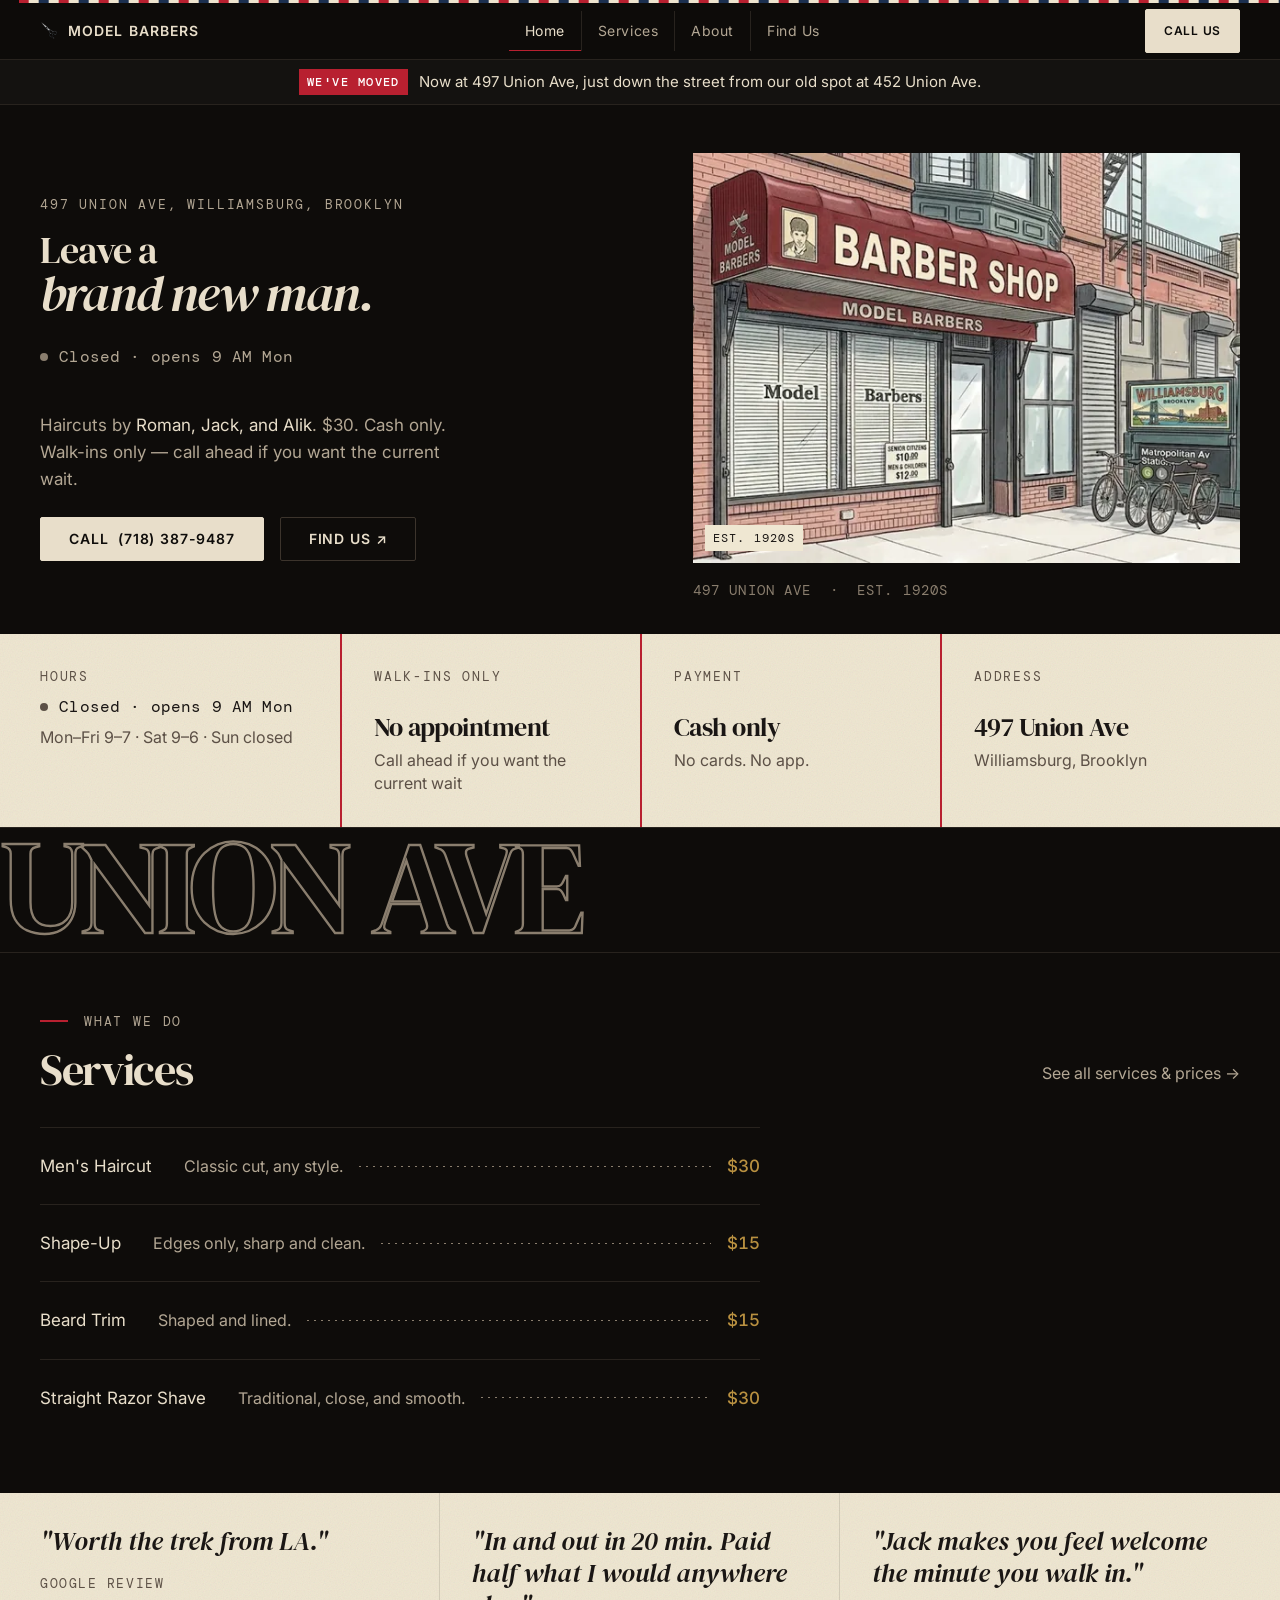
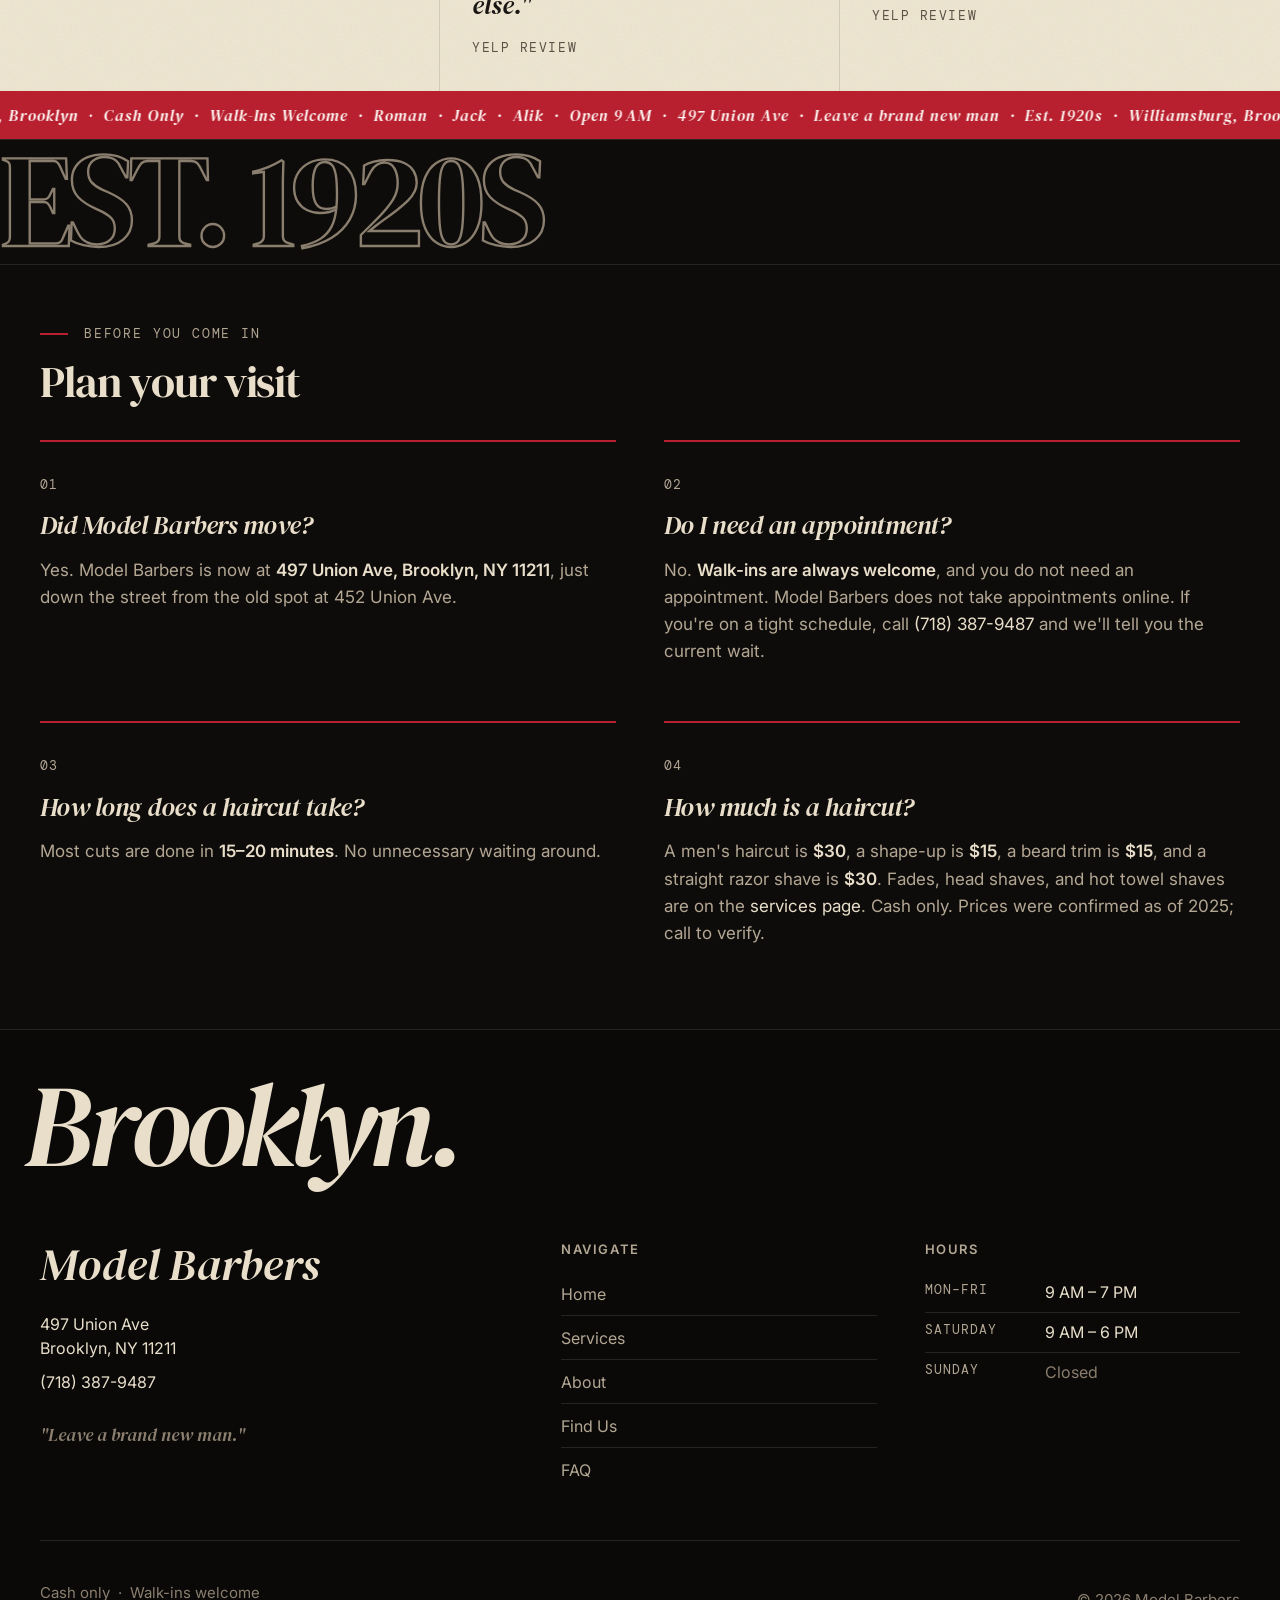
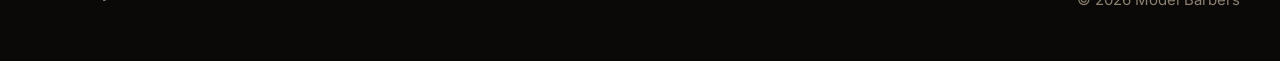
==== commit 0b774a14: "Merge 225f65de6e309fb10ae9f209cd7f3d8875e6b575 into 9d5366d12848286de13f5d2cfebee3f742b106f5" ====
--- a/index.html
+++ b/index.html
@@ -35,7 +35,7 @@
 
   <link rel="preconnect" href="https://fonts.googleapis.com" />
   <link rel="preconnect" href="https://fonts.gstatic.com" crossorigin />
-  <link href="https://fonts.googleapis.com/css2?family=DM+Mono:wght@400&family=DM+Serif+Display:ital@0;1&family=Inter:wght@400;500;600&display=swap" rel="stylesheet" />
+  <link href="https://fonts.googleapis.com/css2?family=DM+Mono:wght@400;500&family=DM+Serif+Display:ital@0;1&family=Inter:wght@400;500;600&display=swap" rel="stylesheet" />
 
   <link rel="stylesheet" href="tokens.css" />
   <link rel="stylesheet" href="styles.css" />
@@ -246,17 +246,16 @@
     <a class="btn btn-primary nav-overlay-cta" href="tel:+17183879487">Call&nbsp;&nbsp;(718)&nbsp;387-9487</a>
   </div>
 
-  <main id="main-content">
+  <main id="main-content" class="page-shell">
 
     <aside class="moved-notice" aria-label="We've moved">
-      <div class="container">
-        <p class="moved-line">
-          <span class="moved-rule" aria-hidden="true"></span>
-          <span class="moved-kicker">We've moved</span>
-          <span class="moved-sep" aria-hidden="true">·</span>
-          <span class="moved-place"><a href="find-us.html">497 Union Ave</a><span class="moved-more">, down the street from 452</span></span>
-        </p>
-      </div>
+      <p class="moved-line">
+        <span class="moved-badge">We've moved</span>
+        <span class="moved-detail">
+          <span class="moved-short">Now at <a href="find-us.html">497 Union Ave</a>, from 452.</span>
+          <span class="moved-long">Now at <a href="find-us.html">497 Union Ave</a>, just down the street from our old spot at 452 Union Ave.</span>
+        </span>
+      </p>
     </aside>
 
     <!-- ── HERO ───────────────────────────────────────────────── -->
@@ -266,15 +265,15 @@
         <div class="hero-content stagger-group">
           <p class="hero-eyebrow"><a href="find-us.html">497 Union Ave, Williamsburg, Brooklyn</a></p>
 
-          <h1 class="hero-headline mask-reveal" id="hero-headline">
-            <span class="mask-line"><span class="hero-leadin">Leave a</span></span>
+          <h1 class="hero-headline mask-lines" id="hero-headline">
+            <span class="mask-line"><span>Leave a</span></span>
             <span class="mask-line hero-focus"><span><em>brand new man.</em></span></span>
           </h1>
 
-          <div class="hero-availability" data-shop-status>
-            <span class="availability-dot" data-shop-dot aria-hidden="true"></span>
-            <span class="availability-text" data-shop-status-text>Walk-ins welcome</span>
-          </div>
+          <p class="shop-status hero-status" data-shop-status>
+            <span class="availability-dot" data-status-dot aria-hidden="true"></span>
+            <span data-status-text>Mon–Fri 9–7 · Sat 9–6 · Sun closed</span>
+          </p>
 
           <p class="hero-sub">Haircuts by <a href="about.html">Roman, Jack, and Alik</a>. $30. Cash only. Walk-ins only — call ahead if you want the current wait.</p>
 
@@ -285,7 +284,7 @@
         </div>
 
         <div class="hero-media-col">
-          <div class="hero-img-wrap photo-frame" data-frame="hero">
+          <div class="hero-img-wrap photo-frame">
             <picture>
               <source
                 type="image/webp"
@@ -301,68 +300,53 @@
                 loading="eager" fetchpriority="high" decoding="async"
               />
             </picture>
+            <span class="photo-chip" aria-hidden="true">Est. 1920s</span>
           </div>
           <p class="hero-caption">497 Union Ave &nbsp;·&nbsp; Est. 1920s</p>
         </div>
 
       </div>
-
-      <div class="facts-strip">
-        <ul class="container facts">
-          <li class="fact">
-            <span class="fact-kicker">Hours</span>
-            <span class="fact-value">Mon–Fri 9 AM–7 PM · Sat 9 AM–6 PM</span>
-          </li>
-          <li class="fact">
-            <span class="fact-kicker">Visit</span>
-            <span class="fact-value">Walk-ins only</span>
-          </li>
-          <li class="fact">
-            <span class="fact-kicker">Pay</span>
-            <span class="fact-value">Cash only</span>
-          </li>
-          <li class="fact">
-            <span class="fact-kicker">Shop</span>
-            <a class="fact-value" href="find-us.html">497 Union Ave</a>
-          </li>
-        </ul>
-      </div>
     </section>
 
-    <!-- ── SOCIAL PROOF ────────────────────────────────────────── -->
-    <section class="proof-strip paper" aria-label="Customer reviews">
-      <div class="container proof-grid">
-        <div class="proof-item">
-          <p class="proof-quote">"Worth the trek from LA."</p>
-          <p class="proof-source">Google Review</p>
-        </div>
-        <div class="proof-item">
-          <p class="proof-quote">"In and out in 20&nbsp;min. Paid half what I would anywhere else."</p>
-          <p class="proof-source">Yelp Review</p>
-        </div>
-        <div class="proof-item">
-          <p class="proof-quote">"Jack makes you feel welcome the minute you walk in."</p>
-          <p class="proof-source">Yelp Review</p>
+    <section class="facts-strip grain" aria-label="Shop facts">
+      <div class="container facts-grid">
+        <div class="fact">
+          <p class="fact-kicker">Hours</p>
+          <p class="shop-status" data-shop-status>
+            <span class="availability-dot" data-status-dot aria-hidden="true"></span>
+            <span data-status-text>Mon–Fri 9–7 · Sat 9–6 · Sun closed</span>
+          </p>
+          <p class="fact-note">Mon–Fri 9–7 · Sat 9–6 · Sun closed</p>
+        </div>
+        <div class="fact">
+          <p class="fact-kicker">Walk-ins only</p>
+          <p class="fact-value">No appointment</p>
+          <p class="fact-note">Call ahead if you want the current wait</p>
+        </div>
+        <div class="fact">
+          <p class="fact-kicker">Payment</p>
+          <p class="fact-value">Cash only</p>
+          <p class="fact-note">No cards. No app.</p>
+        </div>
+        <div class="fact">
+          <p class="fact-kicker">Address</p>
+          <p class="fact-value"><a href="find-us.html">497 Union Ave</a></p>
+          <p class="fact-note">Williamsburg, Brooklyn</p>
         </div>
       </div>
     </section>
 
-    <!-- ── MARQUEE ─────────────────────────────────────────────── -->
-    <div class="marquee-strip" aria-hidden="true">
-      <div class="marquee-track" id="marquee-track">
-        <span class="marquee-content">Leave a brand new man &nbsp;·&nbsp; Est. 1920s &nbsp;·&nbsp; Williamsburg, Brooklyn &nbsp;·&nbsp; Cash Only &nbsp;·&nbsp; Walk-Ins Welcome &nbsp;·&nbsp; Roman &nbsp;·&nbsp; Jack &nbsp;·&nbsp; Alik &nbsp;·&nbsp; Opens 9&thinsp;AM &nbsp;·&nbsp; 497 Union Ave &nbsp;·&nbsp;&nbsp;</span>
-        <span class="marquee-content" aria-hidden="true">Leave a brand new man &nbsp;·&nbsp; Est. 1920s &nbsp;·&nbsp; Williamsburg, Brooklyn &nbsp;·&nbsp; Cash Only &nbsp;·&nbsp; Walk-Ins Welcome &nbsp;·&nbsp; Roman &nbsp;·&nbsp; Jack &nbsp;·&nbsp; Alik &nbsp;·&nbsp; Opens 9&thinsp;AM &nbsp;·&nbsp; 497 Union Ave &nbsp;·&nbsp;&nbsp;</span>
-      </div>
+    <div class="type-band" aria-hidden="true">
+      <div class="type-band-track drift-left">Union Ave</div>
     </div>
 
     <!-- ── SERVICES PREVIEW ────────────────────────────────────── -->
-    <section class="section" id="services" aria-labelledby="services-heading">
+    <section class="section reveal" id="services" aria-labelledby="services-heading">
       <div class="container">
-        <div class="price-sheet draw-rows">
         <div class="section-header">
           <div>
             <p class="section-label">What we do</p>
-            <h2 id="services-heading">Services</h2>
+            <h2 id="services-heading" class="mask-lines scroll-mask"><span class="mask-line"><span>Services</span></span></h2>
           </div>
           <a href="services.html" class="section-link">See all services &amp; prices →</a>
         </div>
@@ -393,9 +377,36 @@
             <span class="service-price" role="cell">$30</span>
           </div>
         </div>
-        </div>
       </div>
     </section>
+
+    <section class="proof-strip grain" aria-label="Customer reviews">
+      <div class="container proof-grid">
+        <div class="proof-item">
+          <p class="proof-quote">"Worth the trek from LA."</p>
+          <p class="proof-source">Google Review</p>
+        </div>
+        <div class="proof-item">
+          <p class="proof-quote">"In and out in 20&nbsp;min. Paid half what I would anywhere else."</p>
+          <p class="proof-source">Yelp Review</p>
+        </div>
+        <div class="proof-item">
+          <p class="proof-quote">"Jack makes you feel welcome the minute you walk in."</p>
+          <p class="proof-source">Yelp Review</p>
+        </div>
+      </div>
+    </section>
+
+    <div class="marquee-strip" aria-hidden="true">
+      <div class="marquee-track" id="marquee-track">
+        <span class="marquee-content">Leave a brand new man &nbsp;·&nbsp; Est. 1920s &nbsp;·&nbsp; Williamsburg, Brooklyn &nbsp;·&nbsp; Cash Only &nbsp;·&nbsp; Walk-Ins Welcome &nbsp;·&nbsp; Roman &nbsp;·&nbsp; Jack &nbsp;·&nbsp; Alik &nbsp;·&nbsp; Open 9&thinsp;AM &nbsp;·&nbsp; 497 Union Ave &nbsp;·&nbsp;&nbsp;</span>
+        <span class="marquee-content" aria-hidden="true">Leave a brand new man &nbsp;·&nbsp; Est. 1920s &nbsp;·&nbsp; Williamsburg, Brooklyn &nbsp;·&nbsp; Cash Only &nbsp;·&nbsp; Walk-Ins Welcome &nbsp;·&nbsp; Roman &nbsp;·&nbsp; Jack &nbsp;·&nbsp; Alik &nbsp;·&nbsp; Open 9&thinsp;AM &nbsp;·&nbsp; 497 Union Ave &nbsp;·&nbsp;&nbsp;</span>
+      </div>
+    </div>
+
+    <div class="type-band" aria-hidden="true">
+      <div class="type-band-track drift-right">Est. 1920s</div>
+    </div>
 
     <!-- ── PLAN YOUR VISIT / FAQ ───────────────────────────────── -->
     <section class="section reveal" id="faq" aria-labelledby="visit-heading">
@@ -403,49 +414,30 @@
         <div class="section-header">
           <div>
             <p class="section-label">Before you come in</p>
-            <h2 id="visit-heading">Plan your visit</h2>
-          </div>
-        </div>
-
-        <div class="visit-layout">
-          <aside class="visit-panel">
-            <p class="section-label">Right now</p>
-            <p class="visit-status" data-shop-status>
-              <span class="availability-dot" data-shop-dot aria-hidden="true"></span>
-              <span data-shop-status-text>Walk-ins welcome</span>
-            </p>
-            <table class="hours-table">
-              <tbody>
-                <tr><th scope="row">Mon–Fri</th><td>9 AM – 7 PM</td></tr>
-                <tr><th scope="row">Saturday</th><td>9 AM – 6 PM</td></tr>
-                <tr class="closed"><th scope="row">Sunday</th><td>Closed</td></tr>
-              </tbody>
-            </table>
-            <a class="btn btn-primary" href="tel:+17183879487">Call&nbsp;&nbsp;(718)&nbsp;387-9487</a>
-            <p class="visit-aside-note">Cash only</p>
-          </aside>
-
-          <div class="visit-grid">
-            <div class="visit-item scroll-item">
-              <span class="visit-num">01</span>
-              <h3 class="visit-q">Did Model Barbers move?</h3>
-              <p class="visit-a">Yes. Model Barbers is now at <strong>497 Union Ave, Brooklyn, NY 11211</strong>, just down the street from the old spot at 452 Union Ave.</p>
-            </div>
-            <div class="visit-item scroll-item">
-              <span class="visit-num">02</span>
-              <h3 class="visit-q">Do I need an appointment?</h3>
-              <p class="visit-a">No. <strong>Walk-ins are always welcome</strong>, and you do not need an appointment. Model Barbers does not take appointments online. If you're on a tight schedule, call <a href="tel:+17183879487">(718) 387-9487</a> and we'll tell you the current wait.</p>
-            </div>
-            <div class="visit-item scroll-item">
-              <span class="visit-num">03</span>
-              <h3 class="visit-q">How long does a haircut take?</h3>
-              <p class="visit-a">Most cuts are done in <strong>15–20 minutes</strong>. No unnecessary waiting around.</p>
-            </div>
-            <div class="visit-item scroll-item">
-              <span class="visit-num">04</span>
-              <h3 class="visit-q">How much is a haircut?</h3>
-              <p class="visit-a">A men's haircut is <strong>$30</strong>, a shape-up is <strong>$15</strong>, a beard trim is <strong>$15</strong>, and a straight razor shave is <strong>$30</strong>. Fades, head shaves, and hot towel shaves are on the <a href="services.html">services page</a>. Cash only. Prices were confirmed as of 2025; call to verify.</p>
-            </div>
+            <h2 id="visit-heading" class="mask-lines scroll-mask"><span class="mask-line"><span>Plan your visit</span></span></h2>
+          </div>
+        </div>
+
+        <div class="visit-grid">
+          <div class="visit-item scroll-item">
+            <span class="visit-num">01</span>
+            <h3 class="visit-q">Did Model Barbers move?</h3>
+            <p class="visit-a">Yes. Model Barbers is now at <strong>497 Union Ave, Brooklyn, NY 11211</strong>, just down the street from the old spot at 452 Union Ave.</p>
+          </div>
+          <div class="visit-item scroll-item">
+            <span class="visit-num">02</span>
+            <h3 class="visit-q">Do I need an appointment?</h3>
+            <p class="visit-a">No. <strong>Walk-ins are always welcome</strong>, and you do not need an appointment. Model Barbers does not take appointments online. If you're on a tight schedule, call <a href="tel:+17183879487">(718) 387-9487</a> and we'll tell you the current wait.</p>
+          </div>
+          <div class="visit-item scroll-item">
+            <span class="visit-num">03</span>
+            <h3 class="visit-q">How long does a haircut take?</h3>
+            <p class="visit-a">Most cuts are done in <strong>15–20 minutes</strong>. No unnecessary waiting around.</p>
+          </div>
+          <div class="visit-item scroll-item">
+            <span class="visit-num">04</span>
+            <h3 class="visit-q">How much is a haircut?</h3>
+            <p class="visit-a">A men's haircut is <strong>$30</strong>, a shape-up is <strong>$15</strong>, a beard trim is <strong>$15</strong>, and a straight razor shave is <strong>$30</strong>. Fades, head shaves, and hot towel shaves are on the <a href="services.html">services page</a>. Cash only. Prices were confirmed as of 2025; call to verify.</p>
           </div>
         </div>
       </div>
@@ -455,6 +447,7 @@
 
   <!-- ── FOOTER ─────────────────────────────────────────────────── -->
   <footer class="site-footer">
+    <p class="footer-wordmark" aria-hidden="true"><span>Brooklyn.</span></p>
     <div class="container footer-grid">
       <div class="footer-brand">
         <p class="footer-name">Model Barbers</p>
--- a/tokens.css
+++ b/tokens.css
@@ -1,74 +1,76 @@
 /* ═══════════════════════════════════════════════════════════
    MODEL BARBERS — Design Tokens
-   Option C keeps the espresso / cream / red / gold family.
+   Single source of truth. Nothing hardcoded in styles.css.
    ═══════════════════════════════════════════════════════════ */
 
 :root {
 
   /* ── Typography ─────────────────────────────────────────── */
   --font-display: 'DM Serif Display', Georgia, serif;
-  --font-sign:    'Fraunces', 'DM Serif Display', Georgia, serif;
   --font-body:    'Inter', system-ui, sans-serif;
   --font-mono:    'DM Mono', 'Courier New', monospace;
 
   /* ── Type Scale ─────────────────────────────────────────── */
-  --text-xs:   0.75rem;
-  --text-sm:   0.875rem;
-  --text-base: 1rem;
-  --text-lg:   1.125rem;
-  --text-xl:   1.25rem;
-  --text-2xl:  1.5rem;
-  --text-3xl:  2rem;
-  --text-4xl:  2.75rem;
-  --text-hero: clamp(2.7rem, 5.4vw, 4.7rem);
+  --text-xs:   0.75rem;    /* 12px — captions, labels      */
+  --text-sm:   0.875rem;   /* 14px — meta, secondary       */
+  --text-base: 1rem;       /* 16px — body                  */
+  --text-lg:   1.125rem;   /* 18px — lead copy             */
+  --text-xl:   1.25rem;    /* 20px — subheadings           */
+  --text-2xl:  1.5rem;     /* 24px                         */
+  --text-3xl:  2rem;       /* 32px                         */
+  --text-4xl:  2.75rem;    /* 44px — section headers       */
+  --text-hero: clamp(3.7rem, 8vw, 7.6rem); /* fluid hero    */
 
   /* ── Colors — base dark theme ───────────────────────────── */
-  --bg:             #0E0C0A;
-  --bg-elevated:    #141210;
-  --bg-inset:       #0A0908;
+  --bg:             #0E0C0A;   /* page background            */
+  --bg-elevated:    #141210;   /* cards, surfaces            */
+  --bg-inset:       #0A0908;   /* recessed areas             */
 
-  --text-primary:   #E8DECA;
-  --text-secondary: #B3A794;
-  --text-faint:     #8A7E6E;
-  --text-body:      1.0625rem;
+  --text-primary:   #E8DECA;   /* main text                  */
+  --text-secondary: #B3A794;   /* secondary / muted          */
+  --text-faint:     #8A7E6E;   /* captions, notes — AA on espresso */
+  --text-body:      1.0625rem; /* 17px reading text          */
 
-  --accent:         #B82030;
-  --accent-hi:      #D02438;
-  --on-accent:      #F6EFE2;
-  --gold:           #9A7420;
-  --gold-light:     #C4A15A;
+  --accent:         #B82030;   /* barber red — use sparingly */
+  --accent-hi:      #D02438;   /* red on hover               */
+  --gold:           #9A7420;   /* gold details               */
+  --gold-light:     #B89040;   /* lighter gold               */
 
-  --border:         #1C1914;
-  --border-vis:     #2A241C;
-  --border-hi:      #3C342C;
+  --border:         #1C1914;   /* hairline / structural      */
+  --border-vis:     #28231E;   /* visible rules              */
+  --border-hi:      #3C342C;   /* highlighted border         */
 
-  /* ── Colors — light surface ─────────────────────────────── */
-  --surface-warm:   #EFE7D2;
-  --ink:            #1A1614;
-  --ink-muted:      #3E342C;
+  /* ── Colors — light surface (quote blocks, etc.) ─────────── */
+  --surface-warm:   #EFE7D2;   /* warm cream surface         */
+  --ink:            #1A1614;   /* text on cream              */
+  --ink-muted:      #5C5046;   /* muted on cream             */
 
-  /* ── Spacing ────────────────────────────────────────────── */
+  /* ── Spacing (8px base unit) ────────────────────────────── */
   --sp-1:  8px;
   --sp-2:  16px;
   --sp-3:  24px;
   --sp-4:  32px;
   --sp-6:  48px;
   --sp-8:  64px;
+  --sp-12: 96px;
 
   /* ── Layout ─────────────────────────────────────────────── */
-  --max-w:       1120px;
-  --header-h:    3.25rem;
-  --header-slim: 2.75rem;
-  --stripe-h:    4px;
+  --max-w:       1200px;
+  --max-w-prose: 65ch;
+  --header-h:    3.5rem;   /* 56px */
+  --header-slim: 2.75rem;  /* 44px — on scroll */
+  --stripe-h:    3px;
 
-  /* ── Radii ──────────────────────────────────────────────── */
+  /* ── Radii — intentionally minimal ─────────────────────── */
   --radius-sm:  2px;
-  --radius:     2px;
+  --radius:     3px;
+  --radius-lg:  4px;
 
   /* ── Motion ─────────────────────────────────────────────── */
   --ease-out:    cubic-bezier(0.16, 1, 0.3, 1);
   --ease-std:    cubic-bezier(0.4, 0, 0.2, 1);
   --dur-fast:    120ms;
   --dur-mid:     260ms;
-  --dur-slow:    640ms;
+  --dur-slow:    560ms;
+  --dur-reveal:  720ms;
 }
--- a/styles.css
+++ b/styles.css
@@ -1,6 +1,6 @@
 /* ═══════════════════════════════════════════════════════════
    MODEL BARBERS — Styles
-   Classic Editorial. Tokens live in tokens.css.
+   Bold Brooklyn. Tokens live in tokens.css.
    ═══════════════════════════════════════════════════════════ */
 
 /* tokens.css is linked before this file on every page.
@@ -23,7 +23,7 @@
   line-height: 1.65;
   background: var(--bg);
   color: var(--text-primary);
-  overflow-x: clip;
+  overflow-x: hidden;
   -webkit-font-smoothing: antialiased;
   -moz-osx-font-smoothing: grayscale;
 }
@@ -32,7 +32,8 @@
 a   { color: inherit; }
 em  { font-style: italic; }
 address { font-style: normal; }
-strong  { font-weight: 600; color: var(--text-primary); }
+strong  { font-weight: 600; }
+button { font: inherit; color: inherit; }
 
 ::-webkit-scrollbar { width: 4px; }
 ::-webkit-scrollbar-track { background: var(--bg); }
@@ -42,6 +43,7 @@
 :root {
   --cur-open:   url("scissors-opened-32.png") 16 16;
   --cur-closed: url("scissors-closed-32.png") 16 16;
+  --grain: url("data:image/svg+xml,%3Csvg xmlns='http://www.w3.org/2000/svg' width='140' height='140'%3E%3Cfilter id='n'%3E%3CfeTurbulence type='fractalNoise' baseFrequency='.85' numOctaves='2' stitchTiles='stitch'/%3E%3C/filter%3E%3Crect width='140' height='140' filter='url(%23n)' opacity='.55'/%3E%3C/svg%3E");
 }
 html, body, body *              { cursor: var(--cur-open),   auto; }
 html.snipping,
@@ -71,52 +73,135 @@
 
 /* ── Layout ───────────────────────────────────────────────── */
 .container {
-  width: min(100% - var(--sp-4), var(--max-w));
+  width: min(100% - var(--sp-6), var(--max-w));
   margin-inline: auto;
+  min-width: 0;
+}
+
+.page-shell {
+  position: relative;
+  z-index: 2;
+  background: var(--bg);
 }
 
 /* ── Typography ───────────────────────────────────────────── */
 h1, h2, h3, h4 {
   font-family: var(--font-display);
-  line-height: 1.08;
-  font-weight: 400;
-  letter-spacing: -0.02em;
-  color: var(--text-primary);
-}
-h1 { font-size: var(--text-hero); }
-h2 { font-size: var(--text-4xl); }
+  line-height: 1.05;
+  font-weight: 400;
+  letter-spacing: -0.03em;
+  color: var(--text-primary);
+}
+h1 { font-size: clamp(2.75rem, 5vw, 4.5rem); }
+h2 { font-size: clamp(2.05rem, 3.4vw, 3.15rem); }
 h3 { font-size: var(--text-2xl); }
 
 p + p { margin-top: 1em; }
 
-/* Sliding red rule — the hover cue. The scissors cursor stays. */
-.rule-link,
+/* ── Paper grain (behind the type, so contrast stays put) ─ */
+.grain { position: relative; isolation: isolate; }
+.grain::before {
+  content: "";
+  position: absolute;
+  inset: 0;
+  z-index: 0;
+  pointer-events: none;
+  opacity: 0.2;
+  mix-blend-mode: multiply;
+  background-image: var(--grain);
+  background-size: 140px 140px;
+}
+.grain > * { position: relative; z-index: 1; }
+
+/* ── Red underline that slides in (scissors cursor stays) ─ */
 .nav-links a,
 .nav-overlay-links a,
-.breadcrumb a,
-.moved-notice a,
 .footer-nav-list a,
 .footer-brand a,
-.section-link,
+.phone-large,
+.contact-block a,
+.map-actions a,
+.hero-sub a,
 .hero-eyebrow a,
-.hero-sub a,
-.service-name a,
-.barber-name a,
 .visit-a a,
 .about-prose a,
 .honest-box a,
+.moved-detail a,
+.breadcrumb a,
+.section-link,
+.service-name a,
+.barber-name a,
+.getting-here a,
 .services-footer a,
+.fact a,
+.footer-wordmark {
+  text-decoration: none;
+}
+.nav-links a,
+.footer-nav-list a,
+.footer-brand a,
+.phone-large,
+.contact-block a,
+.map-actions a,
+.hero-sub a,
+.hero-eyebrow a,
+.visit-a a,
+.about-prose a,
+.honest-box a,
+.moved-detail a,
+.breadcrumb a,
+.section-link,
+.service-name a,
+.barber-name a,
 .getting-here a,
-.contact-block a,
-.phone-large,
-.map-links a,
-.fact a,
-.logo {
-  text-decoration: none;
+.services-footer a,
+.fact a {
   background-image: linear-gradient(var(--accent), var(--accent));
   background-repeat: no-repeat;
-  background-position: 0 100%;
-  background-size: 0 1px;
+  background-position: left 100%;
+  background-size: 0 1.5px;
+  transition: background-size var(--dur-mid) var(--ease-out), color var(--dur-fast);
+}
+.nav-links a:hover,
+.nav-links a:focus-visible,
+.footer-nav-list a:hover,
+.footer-nav-list a:focus-visible,
+.footer-brand a:hover,
+.footer-brand a:focus-visible,
+.phone-large:hover,
+.phone-large:focus-visible,
+.contact-block a:hover,
+.contact-block a:focus-visible,
+.map-actions a:hover,
+.map-actions a:focus-visible,
+.hero-sub a:hover,
+.hero-sub a:focus-visible,
+.hero-eyebrow a:hover,
+.hero-eyebrow a:focus-visible,
+.visit-a a:hover,
+.visit-a a:focus-visible,
+.about-prose a:hover,
+.about-prose a:focus-visible,
+.honest-box a:hover,
+.honest-box a:focus-visible,
+.moved-detail a:hover,
+.moved-detail a:focus-visible,
+.breadcrumb a:hover,
+.breadcrumb a:focus-visible,
+.section-link:hover,
+.section-link:focus-visible,
+.service-name a:hover,
+.service-name a:focus-visible,
+.barber-name a:hover,
+.barber-name a:focus-visible,
+.getting-here a:hover,
+.getting-here a:focus-visible,
+.services-footer a:hover,
+.services-footer a:focus-visible,
+.fact a:hover,
+.fact a:focus-visible,
+.nav-links a[aria-current="page"] {
+  background-size: 100% 1.5px;
 }
 
 /* ════════════════════════════════════════════════════════════
@@ -135,7 +220,6 @@
 .top-stripe-track {
   display: block; width: 200%; height: 100%;
   will-change: transform;
-  transform: translate3d(0, 0, 0);
   background: repeating-linear-gradient(
     90deg,
     var(--accent)      0 10px,
@@ -153,56 +237,46 @@
   transition: height var(--dur-mid) var(--ease-std);
 }
 
-/* Compress on scroll */
 .site-header.slim .nav-wrap { height: var(--header-slim); }
 
-/* Move notice — one line, red rule, no red text */
+/* Move notice — one line, red used as a fill */
 .moved-notice {
   background: var(--bg-elevated);
   border-bottom: 1px solid var(--border-vis);
-}
-.moved-notice .container {
-  min-height: 44px;
-  display: flex;
-  align-items: center;
+  overflow: hidden;
 }
 .moved-line {
   display: flex;
   align-items: center;
-  gap: 0.55rem;
-  min-width: 0;
+  justify-content: center;
+  gap: 0.7rem;
+  width: min(100% - 1.25rem, var(--max-w));
+  margin: 0 auto;
+  padding: 0.55rem 0;
   white-space: nowrap;
-  font-size: var(--text-base);
-  font-weight: 400;
-  line-height: 1.2;
-  color: var(--text-secondary);
-}
-.moved-rule {
-  width: 18px;
-  height: 2px;
-  background: var(--accent);
-  flex: 0 0 auto;
-}
-.moved-kicker {
-  color: var(--text-primary);
-  font-weight: 600;
-  flex: 0 0 auto;
-}
-.moved-sep { color: var(--text-faint); flex: 0 0 auto; }
-.moved-place {
+  font-size: 0.875rem;
+  font-weight: 400;
+  line-height: 1;
+  color: var(--text-primary);
+}
+.moved-badge {
   display: inline-flex;
   align-items: center;
-  min-width: 0;
-}
-.moved-notice a {
-  color: var(--text-primary);
-  min-height: 44px;
-  display: inline-flex;
-  align-items: center;
-}
-.moved-more { color: var(--text-secondary); }
-
-/* Logo */
+  flex: 0 0 auto;
+  background: var(--accent);
+  color: #fff;
+  font-family: var(--font-mono);
+  font-size: 0.75rem;
+  font-weight: 500;
+  letter-spacing: 0.12em;
+  text-transform: uppercase;
+  line-height: 1;
+  padding: 0.45rem 0.5rem;
+}
+.moved-detail { color: var(--text-primary); }
+.moved-long { display: none; }
+.moved-detail a { color: var(--text-primary); }
+
 .logo {
   display: flex; align-items: center; gap: var(--sp-1);
   text-decoration: none; color: var(--text-primary);
@@ -211,22 +285,19 @@
   text-transform: uppercase; flex-shrink: 1;
   min-width: 0;
   white-space: nowrap;
-  min-height: 44px;
-  background-image: none;
-}
+  transition: color var(--dur-fast);
+}
+.logo:hover { color: #fff; }
 .logo img { flex-shrink: 0; }
 
-/* Desktop nav links */
 .nav-links {
   display: none; list-style: none;
   align-items: center; gap: 0;
 }
 .nav-links a {
-  display: flex; align-items: center;
-  min-height: 44px;
-  padding: 0 var(--sp-2);
+  display: block; padding: .55rem var(--sp-2);
   font-size: var(--text-sm); letter-spacing: 0.04em;
-  text-decoration: none; color: var(--text-secondary);
+  color: var(--text-secondary);
   border-left: 1px solid var(--border-vis);
   white-space: nowrap;
 }
@@ -234,17 +305,17 @@
 .nav-links a[aria-current="page"] { color: var(--text-primary); }
 .nav-links li:first-child a { border-left: none; }
 
-/* Nav CTA — desktop only. On a 390px screen it overflows the header. */
-.nav-wrap .nav-cta { flex-shrink: 0; display: none; }
-
-/* Hamburger toggle — 44×44 */
+.nav-cta { flex-shrink: 0; }
+
 .nav-toggle {
   display: flex; align-items: center; justify-content: center;
   background: none; border: none; padding: 0;
   width: 44px; height: 44px;
   flex: 0 0 44px;
-  color: var(--text-primary);
-}
+  transition: opacity var(--dur-fast);
+}
+.nav-toggle:hover { opacity: 0.7; }
+
 .nav-toggle-icon {
   display: block; width: 20px; height: 1.5px;
   background: var(--text-primary); position: relative;
@@ -269,7 +340,6 @@
   top: 0; transform: rotate(-45deg);
 }
 
-/* Full-screen mobile overlay */
 .nav-overlay {
   position: fixed; inset: 0; z-index: 199;
   background: var(--bg);
@@ -282,39 +352,40 @@
 
 .nav-overlay-links {
   list-style: none; text-align: center; display: grid; gap: 0;
-  width: min(100% - var(--sp-4), 28rem);
+  width: min(100% - var(--sp-6), 28rem);
 }
 .nav-overlay-links a {
-  display: flex; align-items: center; justify-content: center;
+  display: flex;
+  align-items: center;
+  justify-content: center;
   min-height: 44px;
-  padding: var(--sp-2) var(--sp-3);
+  padding: var(--sp-2) var(--sp-4);
   font-family: var(--font-display);
   font-size: clamp(2.2rem, 9vw, 3.8rem);
   font-style: italic; letter-spacing: -0.02em;
-  text-decoration: none; color: var(--text-primary);
+  color: var(--text-primary);
   border-bottom: 1px solid var(--border-vis);
 }
 .nav-overlay-links a:hover { color: var(--text-primary); }
 .nav-overlay-links li:first-child a { border-top: 1px solid var(--border-vis); }
 
-.nav-overlay-cta {
-  font-size: var(--text-base);
-}
+.nav-overlay-cta { font-size: var(--text-base); min-height: 44px; }
 
 /* ════════════════════════════════════════════════════════════
    BUTTONS
-   Stamp aesthetic — no pills, no heavy shadows
    ════════════════════════════════════════════════════════════ */
 .btn {
-  display: inline-flex; align-items: center; justify-content: center;
+  display: inline-flex;
+  align-items: center;
+  justify-content: center;
+  min-height: 44px;
   text-decoration: none;
   font-family: var(--font-body); font-weight: 600;
   font-size: var(--text-sm); letter-spacing: 0.06em;
   text-transform: uppercase; line-height: 1;
-  min-height: 44px;
   padding: 14px 28px; border: 1.5px solid transparent;
   border-radius: var(--radius-sm);
-  background-image: none;
+  background: none;
   transition: background var(--dur-fast), color var(--dur-fast),
               border-color var(--dur-fast), transform var(--dur-fast);
 }
@@ -349,523 +420,645 @@
 .btn-sm { padding: 10px 18px; font-size: var(--text-xs); min-height: 44px; }
 
 /* ════════════════════════════════════════════════════════════
-   PAGE INTRO (used on inner pages)
+   PAGE INTRO
    ════════════════════════════════════════════════════════════ */
 .page-intro {
   padding: var(--sp-6) 0 var(--sp-4);
   border-bottom: 1px solid var(--border-vis);
 }
-.page-intro h1 {
-  max-width: 16ch;
-  margin-bottom: var(--sp-3);
-}
+.page-intro h1 { max-width: 12ch; margin-bottom: var(--sp-3); }
 .page-intro .lead {
-  font-size: var(--text-lg); font-weight: 400;
-  color: var(--text-secondary); max-width: 42ch;
+  font-size: var(--text-body);
+  font-weight: 400;
+  color: var(--text-secondary);
+  max-width: 42ch;
   line-height: 1.6;
 }
-.intro-cta { margin-top: var(--sp-6); }
 
 .breadcrumb {
   display: flex; flex-wrap: wrap; align-items: center; gap: .4rem;
   margin-bottom: var(--sp-3);
-  font-family: var(--font-mono); font-size: var(--text-xs);
+  font-family: var(--font-mono); font-size: 0.8125rem;
   letter-spacing: 0.12em; text-transform: uppercase;
+  color: var(--text-secondary);
+}
+.breadcrumb a { color: var(--text-secondary); }
+.breadcrumb a:hover { color: var(--text-primary); }
+.breadcrumb [aria-current="page"] { color: var(--text-primary); }
+
+/* ════════════════════════════════════════════════════════════
+   HERO
+   ════════════════════════════════════════════════════════════ */
+.hero {
+  display: grid;
+  align-items: center;
+  overflow: hidden;
+  border-bottom: none;
+}
+.hero-grid {
+  display: grid;
+  gap: var(--sp-4);
+  padding: var(--sp-6) 0 var(--sp-4);
+  align-items: end;
+  min-width: 0;
+}
+.hero-content { display: grid; gap: 0; min-width: 0; }
+
+.hero-eyebrow {
+  font-size: 0.8125rem;
+  letter-spacing: 0.14em;
+  text-transform: uppercase;
+  color: var(--text-secondary);
+  margin-bottom: var(--sp-2);
+  font-family: var(--font-mono);
+}
+.hero-eyebrow a { color: inherit; }
+
+.hero-headline {
+  margin-bottom: var(--sp-3);
+  max-width: 100%;
+  font-size: clamp(1.85rem, 3vw, 3.05rem);
+  line-height: 0.92;
+}
+.hero-headline .mask-line > span { white-space: nowrap; }
+.hero-headline .hero-focus {
+  font-size: 1.34em;
+  letter-spacing: -0.035em;
+  line-height: 0.96;
+}
+.hero-headline .hero-focus em { font-style: italic; }
+.hero-headline .hero-focus > span { padding-right: 0.14em; }
+
+.hero-sub {
+  font-size: var(--text-body);
+  font-weight: 400;
+  line-height: 1.6;
+  color: var(--text-secondary);
+  max-width: 38ch;
+  margin-bottom: var(--sp-3);
+}
+.hero-sub a { color: var(--text-primary); }
+
+.shop-status {
+  display: flex;
+  align-items: center;
+  gap: 0.7rem;
+  margin-bottom: var(--sp-3);
+  min-height: 1.6em;
+}
+.hero-status { margin-bottom: var(--sp-3); }
+.availability-dot {
+  width: 8px; height: 8px; border-radius: 50%;
+  background: var(--text-faint);
+  flex-shrink: 0;
+}
+[data-open="true"] .availability-dot {
+  background: #3CB371;
+  box-shadow: 0 0 0 3px rgba(60, 179, 113, 0.22);
+}
+.availability-text,
+.shop-status [data-status-text] {
+  font-size: 1rem;
+  font-weight: 400;
+  font-family: var(--font-mono);
+  color: var(--text-secondary);
+  letter-spacing: 0.01em;
+}
+
+.hero-cta-group {
+  display: flex; flex-wrap: wrap; align-items: center;
+  gap: var(--sp-2);
+}
+
+.hero-media-col { position: relative; min-width: 0; }
+.hero-img-wrap {
+  position: relative;
+  overflow: hidden;
+  aspect-ratio: 4 / 3;
+  background: var(--bg-elevated);
+}
+.hero-img-wrap picture,
+.team-photo-wrap picture {
+  display: block;
+  width: 100%;
+  height: 100%;
+}
+.hero-img-wrap img {
+  width: 100%; height: 100%; object-fit: cover;
+  object-position: center 42%;
+}
+.photo-chip {
+  position: absolute;
+  left: 0.75rem;
+  bottom: 0.75rem;
+  z-index: 2;
+  pointer-events: none;
+  background: var(--surface-warm);
+  color: var(--ink);
+  font-family: var(--font-mono);
+  font-size: 0.75rem;
+  letter-spacing: 0.1em;
+  text-transform: uppercase;
+  line-height: 1;
+  padding: 0.45rem 0.5rem;
+}
+.hero-caption {
+  margin-top: var(--sp-2);
+  font-size: 0.875rem;
+  font-family: var(--font-mono);
   color: var(--text-faint);
-}
-.breadcrumb a {
-  color: var(--text-secondary);
+  letter-spacing: 0.08em;
+  text-transform: uppercase;
+}
+
+/* ════════════════════════════════════════════════════════════
+   FACTS STRIP
+   ════════════════════════════════════════════════════════════ */
+.facts-strip {
+  background: var(--surface-warm);
+  color: var(--ink);
+}
+.facts-grid {
+  display: grid;
+  gap: 0;
+}
+.fact {
+  padding: var(--sp-3) 0;
+  border-top: 2px solid var(--accent);
+  min-width: 0;
+}
+.fact-kicker {
+  font-family: var(--font-mono);
+  font-size: 0.8125rem;
+  letter-spacing: 0.14em;
+  text-transform: uppercase;
+  color: var(--ink-muted);
+  margin-bottom: 0.4rem;
+}
+.fact-value {
+  font-family: var(--font-display);
+  font-size: clamp(1.35rem, 2vw, 1.75rem);
+  line-height: 1.15;
+  color: var(--ink);
+  letter-spacing: -0.02em;
+}
+.fact-note {
+  margin-top: 0.35rem;
+  font-size: 1rem;
+  font-weight: 400;
+  color: var(--ink-muted);
+  line-height: 1.45;
+}
+.facts-strip .shop-status { margin: 0; }
+.facts-strip .shop-status [data-status-text] {
+  color: var(--ink);
+  font-size: 1rem;
+}
+.facts-strip .availability-dot { background: var(--ink-muted); }
+.facts-strip [data-open="true"] .availability-dot { background: #1F7A45; }
+.fact a { color: var(--ink); }
+
+/* ════════════════════════════════════════════════════════════
+   GIANT TYPE BANDS
+   ════════════════════════════════════════════════════════════ */
+.type-band {
+  display: grid;
+  grid-template-columns: minmax(0, 1fr);
+  overflow: hidden;
+  width: 100%;
+  max-width: 100%;
+  background: var(--bg);
+  border-top: 1px solid var(--border-vis);
+  border-bottom: 1px solid var(--border-vis);
+  pointer-events: none;
+  user-select: none;
+}
+.type-band-track {
+  display: block;
+  width: max-content;
+  font-family: var(--font-display);
+  font-size: clamp(4.5rem, 11vw, 8.25rem);
+  line-height: 0.82;
+  letter-spacing: -0.045em;
+  text-transform: uppercase;
+  white-space: nowrap;
+  color: transparent;
+  -webkit-text-stroke: 0.018em var(--text-faint);
+  padding: 0.04em 0 0.08em;
+}
+
+/* ════════════════════════════════════════════════════════════
+   SOCIAL PROOF
+   ════════════════════════════════════════════════════════════ */
+.proof-strip {
+  background: var(--surface-warm);
+  color: var(--ink);
+}
+.proof-grid { display: grid; gap: 0; }
+.proof-item {
+  padding: var(--sp-4) var(--sp-3) var(--sp-4) 0;
+  border-bottom: 1px solid rgba(26, 22, 20, 0.12);
+}
+.proof-item:last-child { border-bottom: none; }
+.proof-quote {
+  font-family: var(--font-display);
+  font-style: italic;
+  font-size: clamp(1.35rem, 2vw, 1.7rem);
+  line-height: 1.25;
+  color: var(--ink);
+  margin-bottom: var(--sp-2);
+}
+.proof-source {
+  font-size: 0.8125rem;
+  letter-spacing: 0.12em;
+  text-transform: uppercase;
+  color: var(--ink-muted);
+  font-family: var(--font-mono);
+}
+
+/* ════════════════════════════════════════════════════════════
+   MARQUEE
+   ════════════════════════════════════════════════════════════ */
+.marquee-strip {
+  background: var(--accent);
+  overflow: hidden;
+  padding: 0.7rem 0;
+}
+.marquee-track {
+  display: flex;
+  white-space: nowrap;
+  will-change: transform;
+}
+.marquee-content {
+  display: inline-block;
+  flex-shrink: 0;
+  font-family: var(--font-display);
+  font-style: italic;
+  font-size: 1rem;
+  letter-spacing: 0.06em;
+  color: #fff8f4;
+}
+
+/* ════════════════════════════════════════════════════════════
+   SECTIONS + SERVICES
+   ════════════════════════════════════════════════════════════ */
+.section { padding: clamp(2.5rem, 4.5vw, 3.75rem) 0; }
+
+.section-label {
+  font-size: 0.8125rem;
+  letter-spacing: 0.14em;
+  text-transform: uppercase;
+  color: var(--text-secondary);
+  font-family: var(--font-mono);
+  margin-bottom: var(--sp-2);
+  display: flex;
+  align-items: center;
+  gap: var(--sp-2);
+}
+.section-label::before {
+  content: "";
+  display: block;
+  width: 28px;
+  height: 2px;
+  background: var(--accent);
+  flex: 0 0 auto;
+}
+
+.section-header {
+  display: flex;
+  align-items: flex-end;
+  justify-content: space-between;
+  gap: var(--sp-4);
+  flex-wrap: wrap;
+  margin-bottom: var(--sp-4);
+}
+.section-header h2 { margin: 0; max-width: 12ch; }
+.section-header .section-link {
+  font-size: 1rem;
+  color: var(--text-secondary);
+  white-space: nowrap;
   min-height: 44px;
   display: inline-flex;
   align-items: center;
 }
-.breadcrumb a:hover { color: var(--text-primary); }
-.breadcrumb [aria-current="page"] { color: var(--text-secondary); }
-
-/* ════════════════════════════════════════════════════════════
-   HERO (homepage)
-   ════════════════════════════════════════════════════════════ */
-.hero {
-  display: grid; align-items: center;
-  border-bottom: 1px solid var(--border-vis);
-  overflow: hidden;
-}
-.hero-grid {
-  display: grid; gap: var(--sp-4);
-  padding: var(--sp-6) 0 var(--sp-4);
-  align-items: center;
-}
-
-.hero-content { display: grid; gap: 0; min-width: 0; }
-
-.hero-eyebrow {
-  display: flex; align-items: center; gap: var(--sp-2);
-  font-size: var(--text-xs); letter-spacing: 0.14em;
-  text-transform: uppercase; color: var(--text-secondary);
-  margin-bottom: var(--sp-2); font-family: var(--font-mono);
-}
-.hero-eyebrow::before {
-  content: ""; display: block; width: 24px; height: 1px;
-  background: var(--accent); flex: 0 0 auto;
-}
-.hero-eyebrow a {
-  color: inherit;
-  min-height: 44px;
-  display: inline-flex;
-  align-items: center;
-}
-.hero-eyebrow a:hover { color: var(--text-primary); }
-
-.hero-headline { margin-bottom: var(--sp-2); }
-.hero-leadin {
-  display: block;
-  font-size: 0.58em;
-  font-style: normal;
-  line-height: 1.15;
-  letter-spacing: 0.01em;
-  color: var(--text-secondary);
-}
-.hero-focus {
-  display: block;
-  margin-top: 0.06em;
-  font-size: 1.14em;
-  line-height: 0.92;
-  color: var(--text-primary);
-  padding-bottom: 0.14em;
-  margin-bottom: -0.08em;
-}
-.hero-focus em {
-  font-style: italic;
-  font-weight: 400;
-  white-space: nowrap;
-}
-
-.hero-sub {
-  font-size: var(--text-body); font-weight: 400; line-height: 1.6;
-  color: var(--text-secondary); max-width: 38ch;
-  margin-bottom: var(--sp-3);
-}
-.hero-sub a { color: var(--text-primary); }
-.hero-sub a:hover { color: #fff; }
-
-.hero-availability {
-  display: flex; align-items: center; gap: 0.7rem;
-  margin-bottom: var(--sp-3);
-  min-height: 44px;
-}
-.availability-dot {
-  width: 8px; height: 8px; border-radius: 50%;
-  background: transparent;
-  box-shadow: inset 0 0 0 1.5px var(--text-secondary);
-  flex-shrink: 0;
-}
-.availability-dot.is-open {
-  background: #3CB371;
-  box-shadow: 0 0 0 3px rgba(60, 179, 113, 0.22);
-}
-.availability-dot.is-closed {
-  background: transparent;
-  box-shadow: inset 0 0 0 1.5px var(--text-faint);
-}
-.availability-text {
-  font-size: var(--text-base); font-family: var(--font-mono);
-  color: var(--text-secondary); letter-spacing: 0.01em;
-}
-
-.hero-cta-group {
-  display: flex; flex-wrap: wrap; align-items: center;
+.section-header .section-link:hover { color: var(--text-primary); }
+
+.service-list,
+.services-sheet { max-width: 720px; }
+
+.service-list { border-top: 1px solid var(--border-vis); }
+
+.service-row {
+  display: flex;
+  align-items: baseline;
   gap: var(--sp-2);
-}
-
-.hero-media-col { position: relative; min-width: 0; }
-.hero-img-wrap {
-  overflow: hidden;
-  aspect-ratio: 16/9;
-  background: var(--bg-inset);
-}
-.hero-img-wrap picture,
-.photo-frame picture {
-  display: block;
-  width: 100%;
-  height: 100%;
-}
-.hero-img-wrap img {
-  width: 100%; height: 100%; object-fit: cover;
-  object-position: center;
-}
-
-.hero-caption {
-  margin-top: var(--sp-2);
-  display: flex; align-items: center; gap: 0.7rem;
-  font-size: var(--text-sm); font-family: var(--font-mono);
-  color: var(--text-faint); letter-spacing: 0.06em;
-  text-transform: uppercase;
-}
-.hero-caption::before {
-  content: "";
-  width: 18px; height: 1px;
-  background: var(--accent);
-  flex: 0 0 auto;
-}
-
-/* ── Key facts under the hero ─────────────────────────────── */
-.facts-strip {
-  border-top: 1px solid var(--border-vis);
-  background: var(--bg);
-}
-.facts {
-  list-style: none;
-  display: grid;
-  grid-template-columns: 1fr;
-}
-.fact {
-  display: grid;
-  align-content: center;
-  gap: 0.35rem;
-  min-height: 44px;
-  padding: 0.65rem 0;
-  border-top: 1px solid var(--border-vis);
-}
-.fact:first-child { border-top: none; }
-.fact-kicker {
-  font-family: var(--font-mono);
-  font-size: var(--text-xs);
-  letter-spacing: 0.14em;
-  text-transform: uppercase;
-  color: var(--text-secondary);
-}
-.fact-value {
-  font-size: var(--text-base);
-  font-weight: 400;
-  color: var(--text-primary);
-  line-height: 1.4;
-}
-.fact a.fact-value {
-  color: var(--text-primary);
-  min-height: 44px;
-  display: inline-flex;
-  align-items: center;
-  justify-self: start;
-}
-
-/* ════════════════════════════════════════════════════════════
-   SOCIAL PROOF STRIP — cream paper
-   ════════════════════════════════════════════════════════════ */
-.proof-strip {
-  background: var(--surface-warm);
-  border-bottom: 1px solid rgba(0,0,0,.12);
-}
-.proof-grid { display: grid; gap: 0; }
-.proof-item {
-  padding: var(--sp-4) var(--sp-3);
-  border-bottom: 1px solid rgba(26, 22, 20, 0.1);
-}
-.proof-item:last-child { border-bottom: none; }
-
-.proof-quote {
-  font-family: var(--font-display); font-style: italic;
-  font-size: var(--text-xl); line-height: 1.3;
-  color: var(--ink); margin-bottom: var(--sp-2);
-}
-.proof-source {
-  font-size: var(--text-xs); letter-spacing: 0.1em;
-  text-transform: uppercase; color: var(--ink-muted);
-  font-family: var(--font-mono);
-}
-
-/* Paper grain on cream. Sits behind the type. */
-.paper { position: relative; isolation: isolate; }
-.paper::before {
-  content: "";
-  position: absolute;
-  inset: 0;
-  pointer-events: none;
-  z-index: 0;
-  opacity: 0.28;
-  mix-blend-mode: multiply;
-  background-image:
-    radial-gradient(rgba(70, 52, 30, 0.55) 0.6px, transparent 0.7px),
-    radial-gradient(rgba(255, 248, 230, 0.7) 0.6px, transparent 0.7px);
-  background-size: 3px 3px, 5px 5px;
-  background-position: 0 0, 1px 2px;
-}
-.paper > * { position: relative; z-index: 1; }
-
-/* ════════════════════════════════════════════════════════════
-   BARBER POLE MARQUEE STRIP
-   ════════════════════════════════════════════════════════════ */
-.marquee-strip {
-  background: var(--accent);
-  overflow: hidden; padding: .55rem 0;
-}
-.marquee-track {
-  display: flex; white-space: nowrap; will-change: transform;
-}
-.marquee-content {
-  display: inline-block; flex-shrink: 0;
-  font-family: var(--font-display); font-style: italic;
-  font-size: var(--text-sm); letter-spacing: 0.08em;
-  color: #fff6f0;
-}
-
-/* ════════════════════════════════════════════════════════════
-   SERVICES PREVIEW (homepage)
-   ════════════════════════════════════════════════════════════ */
-.section {
-  padding: var(--sp-6) 0;
-  border-top: 1px solid var(--border-vis);
-}
-
-.section-label {
-  font-size: var(--text-xs); letter-spacing: 0.14em;
-  text-transform: uppercase; color: var(--text-secondary);
-  font-family: var(--font-mono); margin-bottom: var(--sp-3);
-  display: flex; align-items: center; gap: var(--sp-2);
-}
-.section-label::before {
-  content: ""; display: block; width: 24px; height: 1px;
-  background: var(--accent); flex: 0 0 auto;
-}
-
-.section-header {
-  display: flex; align-items: flex-end;
-  justify-content: space-between; gap: var(--sp-3);
-  flex-wrap: wrap; margin-bottom: var(--sp-4);
-}
-.section-header h2 { margin: 0; }
-.section-link {
-  font-size: var(--text-base); color: var(--text-secondary);
-  min-height: 44px;
-  display: inline-flex; align-items: center;
-}
-.section-link:hover { color: var(--text-primary); }
-
-.price-sheet { max-width: 720px; }
-
-.service-list { border-top: 1px solid var(--border-vis); }
-
-.service-row {
-  display: flex; align-items: baseline; gap: var(--sp-2);
-  padding: 0.35rem 0;
+  padding: var(--sp-3) 0;
   border-bottom: 1px solid var(--border-vis);
   min-width: 0;
 }
 .service-row:last-child { border-bottom: none; }
 
 .service-name {
-  font-size: var(--text-body); color: var(--text-primary); flex-shrink: 0;
-}
-.service-name a {
-  color: inherit;
-  min-height: 44px;
-  display: inline-flex;
-  align-items: center;
-}
-.service-name a:hover { color: #fff; }
+  font-size: 1.0625rem;
+  font-weight: 400;
+  color: var(--text-primary);
+  flex-shrink: 0;
+}
+.service-name a { color: inherit; }
 .service-desc {
-  font-size: var(--text-base); color: var(--text-secondary);
-  font-weight: 400; margin-left: var(--sp-1);
+  font-size: 1rem;
+  color: var(--text-secondary);
+  font-weight: 400;
+  margin-left: var(--sp-2);
   display: none;
 }
 
 .service-leader {
   flex: 1;
-  min-width: 1.25rem;
-  height: 0;
+  height: 1px;
+  min-width: 1rem;
   position: relative;
-  top: -0.28em;
-  border-bottom: 1px dotted var(--text-faint);
-  background: none;
-}
-.service-price,
-.service-price-col {
+  top: -0.35em;
+  transform-origin: left center;
+  background: repeating-linear-gradient(
+    90deg,
+    var(--text-faint) 0 2px,
+    transparent 2px 7px
+  );
+}
+.service-price {
   font-family: var(--font-body);
-  font-weight: 500;
-  font-size: var(--text-base);
   font-variant-numeric: tabular-nums;
   font-feature-settings: "tnum" 1;
+  font-weight: 500;
+  font-size: 1.0625rem;
   color: var(--gold-light);
   white-space: nowrap;
   flex-shrink: 0;
-  letter-spacing: 0;
 }
 
 /* ════════════════════════════════════════════════════════════
    PLAN YOUR VISIT
    ════════════════════════════════════════════════════════════ */
-.visit-layout {
+.visit-grid {
+  display: grid;
+  gap: var(--sp-3);
+}
+.visit-item {
+  background: var(--bg);
+  padding: var(--sp-4) 0 var(--sp-3);
+  border-top: 2px solid var(--accent);
+  display: grid;
+  gap: var(--sp-2);
+  align-content: start;
+}
+.visit-num {
+  font-family: var(--font-mono);
+  font-size: 0.8125rem;
+  color: var(--text-secondary);
+  letter-spacing: 0.1em;
+}
+.visit-q {
+  font-family: var(--font-display);
+  font-style: italic;
+  font-weight: 400;
+  font-size: clamp(1.45rem, 2vw, 1.85rem);
+  color: var(--text-primary);
+  letter-spacing: -0.02em;
+  line-height: 1.15;
+  margin: 0;
+}
+.visit-a {
+  font-size: var(--text-body);
+  color: var(--text-secondary);
+  font-weight: 400;
+  line-height: 1.6;
+}
+.visit-a strong { color: var(--text-primary); font-weight: 600; }
+.visit-a a { color: var(--text-primary); }
+
+/* ════════════════════════════════════════════════════════════
+   BARBERS
+   ════════════════════════════════════════════════════════════ */
+.barbers-grid {
   display: grid;
   gap: var(--sp-4);
-  align-items: start;
-}
-.visit-panel {
+}
+.barber-card {
+  padding: var(--sp-4) 0 var(--sp-2);
+  border-top: 2px solid var(--accent);
   display: grid;
-  gap: var(--sp-3);
+  gap: var(--sp-2);
   align-content: start;
-  padding-bottom: var(--sp-2);
-}
-.visit-status {
+}
+.barber-name {
+  font-family: var(--font-display);
+  font-size: clamp(2.8rem, 6vw, 4.6rem);
+  font-style: italic;
+  letter-spacing: -0.03em;
+  color: var(--text-primary);
+  line-height: 0.95;
+  font-weight: 400;
+}
+.barber-name a { color: inherit; }
+.barber-tag {
+  font-size: var(--text-body);
+  font-weight: 400;
+  color: var(--text-secondary);
+  line-height: 1.55;
+  max-width: 36ch;
+}
+.barber-rule {
+  display: block;
+  width: 28px;
+  height: 2px;
+  background: var(--accent);
+}
+
+.band-cream {
+  background: var(--surface-warm);
+  color: var(--ink);
+  --text-primary: #1A1614;
+  --text-secondary: #3C332C;
+  --text-faint: #5C5046;
+  --border-vis: rgba(26, 22, 20, 0.16);
+}
+.band-cream .barber-card,
+.band-cream .barbers-grid { background: transparent; }
+
+/* ════════════════════════════════════════════════════════════
+   TEAM PHOTO
+   ════════════════════════════════════════════════════════════ */
+.team-photo-section {
+  padding: var(--sp-8) 0 var(--sp-4);
+}
+.team-figure {
+  width: min(100% - var(--sp-6), 860px);
+  margin-inline: auto;
+}
+.team-photo-wrap {
+  width: 100%;
+  overflow: hidden;
+  background: var(--bg);
+}
+.team-photo-wrap img {
+  width: 100%;
+  height: auto;
+  object-fit: contain;
+  object-position: center center;
+}
+.team-names {
+  display: grid;
+  grid-template-columns: repeat(3, 1fr);
+  gap: 0.5rem;
+  margin-top: var(--sp-3);
+  padding-top: var(--sp-3);
+  border-top: 2px solid var(--accent);
+  text-align: center;
+}
+.team-names span {
+  font-family: var(--font-display);
+  font-style: italic;
+  font-size: clamp(1.2rem, 2.4vw, 1.85rem);
+  line-height: 1.1;
+  color: var(--text-primary);
+}
+
+/* ════════════════════════════════════════════════════════════
+   SERVICES PAGE
+   ════════════════════════════════════════════════════════════ */
+.services-category { padding: var(--sp-4) 0 var(--sp-2); }
+.services-category:first-of-type { padding-top: var(--sp-4); }
+
+.category-label {
+  font-size: 0.8125rem;
+  letter-spacing: 0.14em;
+  text-transform: uppercase;
+  color: var(--text-secondary);
+  font-family: var(--font-mono);
+  font-weight: 400;
+  line-height: 1.4;
+  margin-bottom: var(--sp-3);
   display: flex;
   align-items: center;
-  gap: 0.7rem;
-  min-height: 44px;
-  font-family: var(--font-mono);
-  font-size: var(--text-base);
-  color: var(--text-secondary);
-}
-.visit-panel .btn { justify-self: start; }
-.visit-aside-note {
-  font-size: var(--text-base);
-  color: var(--text-secondary);
-}
-
-.visit-grid {
+  gap: var(--sp-2);
+}
+.category-label::before {
+  content: "";
+  width: 28px;
+  height: 2px;
+  background: var(--accent);
+}
+
+.service-row-full {
   display: grid;
-  gap: 0;
-}
-.visit-item {
-  padding: var(--sp-3) 0;
-  border-top: 1px solid var(--border-vis);
-  display: grid;
-  gap: var(--sp-2);
-}
-.visit-item:first-child { border-top: none; padding-top: 0; }
-
-.visit-num {
-  font-family: var(--font-mono);
-  font-size: var(--text-xs);
-  color: var(--text-secondary);
-  letter-spacing: 0.08em;
-  display: flex;
-  align-items: center;
-  gap: 0.7rem;
-}
-.visit-num::before {
-  content: "";
-  width: 18px;
-  height: 1px;
-  background: var(--accent);
-  flex: 0 0 auto;
-}
-.visit-q {
-  font-family: var(--font-display); font-style: italic; font-weight: 400;
-  font-size: var(--text-xl); color: var(--text-primary);
-  letter-spacing: 0; line-height: 1.2; margin: 0;
-}
-.visit-a {
-  font-size: var(--text-body); color: var(--text-secondary);
-  font-weight: 400; line-height: 1.65;
-  max-width: 62ch;
-}
-.visit-a strong { color: var(--text-primary); font-weight: 600; }
-.visit-a a { color: var(--text-primary); }
-.visit-a a:hover { color: #fff; }
-
-/* ════════════════════════════════════════════════════════════
-   SERVICES PAGE — Full table
-   ════════════════════════════════════════════════════════════ */
-.services-category {
-  border-top: 1px solid var(--border-vis);
-  padding: var(--sp-4) 0 var(--sp-3);
-}
-.services-category:first-of-type { border-top: none; padding-top: var(--sp-4); }
-
-.category-label {
-  font-size: var(--text-xs); letter-spacing: 0.14em;
-  text-transform: uppercase; color: var(--text-secondary);
-  font-family: var(--font-mono); font-weight: 400;
-  line-height: 1.4; margin-bottom: var(--sp-3);
-  padding-bottom: var(--sp-2);
+  grid-template-columns: auto minmax(1.25rem, 1fr) auto;
+  column-gap: 0.9rem;
+  align-items: baseline;
+  padding: 0.65rem 0;
   border-bottom: 1px solid var(--border-vis);
-  display: flex; align-items: center; gap: var(--sp-2);
-}
-.category-label::before {
-  content: ""; width: 24px; height: 1px; background: var(--accent);
-}
-
-.service-row-full {
-  padding: 0.85rem 0 1rem;
-  border-bottom: 1px solid var(--border);
-}
-.service-main {
-  display: flex;
-  align-items: baseline;
-  gap: 0.75rem;
-  min-width: 0;
-}
-.service-main .name {
+  max-width: 720px;
+}
+.service-row-full .name {
+  grid-column: 1;
+  grid-row: 1;
   font-family: var(--font-body);
-  font-size: var(--text-body);
-  color: var(--text-primary);
-  font-weight: 400;
+  font-size: 1.0625rem;
+  font-weight: 500;
   letter-spacing: 0;
-  line-height: 1.3;
+  line-height: 1.35;
+  color: var(--text-primary);
   margin: 0;
-  flex: 0 1 auto;
-}
-.service-main .service-leader { flex: 1 1 auto; }
+}
+.service-row-full .service-leader {
+  grid-column: 2;
+  grid-row: 1;
+  top: 0;
+  align-self: center;
+}
+.service-row-full .service-price-col {
+  grid-column: 3;
+  grid-row: 1;
+}
 .service-row-full .desc {
-  font-size: var(--text-base);
-  color: var(--text-secondary);
-  font-weight: 400;
+  grid-column: 1 / -1;
+  grid-row: 2;
+  font-size: 1rem;
+  font-weight: 400;
+  color: var(--text-secondary);
   margin-top: 0.2rem;
   max-width: 52ch;
-  line-height: 1.55;
+}
+.service-price-col {
+  font-family: var(--font-body);
+  font-variant-numeric: tabular-nums;
+  font-feature-settings: "tnum" 1;
+  font-weight: 500;
+  font-size: 1.0625rem;
+  color: var(--gold-light);
+  text-align: right;
+  margin: 0;
+  white-space: nowrap;
 }
 
 .services-footer {
+  max-width: 720px;
   padding: var(--sp-4) 0 var(--sp-6);
-  border-top: 1px solid var(--border-vis);
 }
 .services-footer p {
-  font-size: var(--text-base);
-  font-weight: 400;
-  color: var(--text-secondary);
-  line-height: 1.6;
+  font-size: var(--text-body);
+  font-weight: 400;
+  color: var(--text-secondary);
 }
 .services-footer a { color: var(--text-primary); }
-.fine-print {
+.services-footer .price-note {
   margin-top: 0.75rem;
+  font-size: 0.9375rem;
   color: var(--text-faint);
-  font-size: var(--text-sm);
-}
-
-/* ════════════════════════════════════════════════════════════
-   HOURS TABLE (shared)
+}
+
+/* ════════════════════════════════════════════════════════════
+   HOURS
    ════════════════════════════════════════════════════════════ */
 .hours-table { width: 100%; border-collapse: collapse; }
 .hours-table tr { border-bottom: 1px solid var(--border-vis); }
 .hours-table tr:last-child { border-bottom: none; }
-.hours-table th, .hours-table td {
-  padding: 0.7rem 0;
+.hours-table th,
+.hours-table td {
+  padding: 0.4rem 0;
   text-align: left;
-  font-weight: 400;
 }
 .hours-table th {
-  font-size: var(--text-xs); letter-spacing: 0.08em;
-  text-transform: uppercase; color: var(--text-secondary);
+  font-size: 0.8125rem;
+  letter-spacing: 0.08em;
+  text-transform: uppercase;
+  color: var(--text-secondary);
   font-family: var(--font-mono);
-  width: 7.5rem; vertical-align: baseline;
+  font-weight: 400;
+  width: 7.5rem;
+  vertical-align: top;
 }
 .hours-table td {
-  font-size: var(--text-base); color: var(--text-primary);
+  font-size: 1rem;
+  font-weight: 400;
+  color: var(--text-primary);
 }
 .hours-table .closed td { color: var(--text-faint); }
 
 /* ════════════════════════════════════════════════════════════
-   ABOUT PAGE
+   ABOUT
    ════════════════════════════════════════════════════════════ */
 .about-intro {
   padding: var(--sp-6) 0 var(--sp-4);
-  border-bottom: 1px solid var(--border-vis);
-}
-.about-intro h1 { max-width: 12ch; }
-
-.about-story h2 {
+  overflow: hidden;
+}
+.about-intro h1 { max-width: 11ch; }
+
+.story-title {
   margin-bottom: var(--sp-4);
-  max-width: 18ch;
-}
-.about-team-title { margin-bottom: var(--sp-4); }
+  max-width: 16ch;
+}
+.story-title.mask-lines { max-width: none; }
 .about-prose {
   max-width: var(--max-w-prose);
   display: grid;
@@ -876,156 +1069,293 @@
   line-height: 1.7;
 }
 .about-prose a,
-.honest-box a {
-  color: var(--text-primary);
-}
-.about-prose a:hover,
-.honest-box a:hover { color: #fff; }
-
-.barber-profile { padding: var(--sp-4) 0; border-top: 1px solid var(--border-vis); }
+.honest-box a { color: var(--text-primary); }
+
+.barber-profile {
+  padding: var(--sp-4) 0;
+  border-top: 2px solid var(--accent);
+}
 .bp-name {
-  font-family: var(--font-display); font-style: italic; font-weight: 400;
-  font-size: var(--text-3xl); color: var(--text-primary);
-  letter-spacing: 0; margin-bottom: var(--sp-2); line-height: 1;
+  font-family: var(--font-display);
+  font-style: italic;
+  font-weight: 400;
+  font-size: clamp(2.1rem, 4vw, 3rem);
+  color: var(--text-primary);
+  letter-spacing: -0.03em;
+  margin-bottom: var(--sp-2);
+  line-height: 0.95;
 }
 .bp-body {
-  font-size: var(--text-body); font-weight: 400;
-  color: var(--text-secondary); max-width: 52ch; line-height: 1.7;
+  font-size: var(--text-body);
+  font-weight: 400;
+  color: var(--text-secondary);
+  max-width: 54ch;
+  line-height: 1.7;
 }
 
 .honest-box {
   background: var(--bg-elevated);
-  border-left: 2px solid var(--accent);
+  border-top: 2px solid var(--accent);
   padding: var(--sp-6) var(--sp-4);
 }
 .honest-box p {
-  font-size: var(--text-body); font-weight: 400;
-  color: var(--text-secondary); line-height: 1.7; max-width: 52ch;
+  font-size: var(--text-body);
+  font-weight: 400;
+  color: var(--text-secondary);
+  line-height: 1.7;
+  max-width: 52ch;
 }
 
 .pull-quote {
   padding: var(--sp-6) 0;
   background: var(--surface-warm);
-  border-top: 1px solid rgba(26, 22, 20, 0.12);
-  border-bottom: 1px solid rgba(26, 22, 20, 0.12);
+  color: var(--ink);
 }
 .pull-quote blockquote {
-  font-family: var(--font-display); font-style: italic;
-  font-size: clamp(var(--text-2xl), 4vw, var(--text-4xl));
-  color: var(--ink); line-height: 1.15;
-  max-width: 18ch;
+  font-family: var(--font-display);
+  font-style: italic;
+  font-size: clamp(2rem, 4.5vw, 3.6rem);
+  color: var(--ink);
+  line-height: 1.08;
+  letter-spacing: -0.03em;
+  max-width: 16ch;
 }
 .pull-quote cite {
-  display: block; margin-top: var(--sp-3);
-  font-size: var(--text-xs); letter-spacing: 0.12em;
-  text-transform: uppercase; color: var(--ink-muted);
-  font-style: normal; font-family: var(--font-mono);
-}
-
-/* ════════════════════════════════════════════════════════════
-   FIND US PAGE
-   ════════════════════════════════════════════════════════════ */
-.locator {
+  display: block;
+  margin-top: var(--sp-3);
+  font-size: 0.8125rem;
+  letter-spacing: 0.12em;
+  text-transform: uppercase;
+  color: var(--ink-muted);
+  font-style: normal;
+  font-family: var(--font-mono);
+}
+
+/* ════════════════════════════════════════════════════════════
+   ARCHIVE FAN
+   ════════════════════════════════════════════════════════════ */
+.archive-section { overflow: hidden; padding-bottom: var(--sp-4); }
+.archive-fan {
+  position: relative;
+  height: 360px;
+  max-width: 100%;
+  margin: 0 auto;
+  overflow: hidden;
+}
+.archive-card {
+  position: absolute;
+  top: 8px;
+  left: 50%;
+  width: min(168px, 46vw);
+  margin-left: calc(min(168px, 46vw) / -2);
+  padding: 0.5rem 0.5rem 0.7rem;
+  background: var(--surface-warm);
+  color: var(--ink);
+  box-shadow: 0 16px 36px rgba(0, 0, 0, 0.38);
+  transform: translate3d(var(--x), var(--y), 0) rotate(var(--rot));
+}
+.archive-card:nth-child(1) { --rot: -15deg; --x: -34px; --y: 22px; --x-end: -36px; --y-end: 12px; z-index: 1; }
+.archive-card:nth-child(2) { --rot: -5deg; --x: -8px; --y: 0; --x-end: -8px; --y-end: 0; z-index: 2; }
+.archive-card:nth-child(3) { --rot: 6deg; --x: 14px; --y: 10px; --x-end: 16px; --y-end: 4px; z-index: 3; }
+.archive-card:nth-child(4) { --rot: 14deg; --x: 36px; --y: 30px; --x-end: 38px; --y-end: 16px; z-index: 4; }
+
+.archive-card-photo {
+  position: relative;
+  aspect-ratio: 4 / 3;
+  overflow: hidden;
+  background: #111;
+}
+.archive-card-photo img {
+  width: 100%;
+  height: 100%;
+  object-fit: cover;
+}
+.archive-card.is-barbers img {
+  object-fit: cover;
+  object-position: center 38%;
+}
+.crop-awning { object-position: 18% 42%; }
+.crop-windows { object-position: 48% 58%; }
+.crop-street { object-position: 82% 72%; }
+
+.archive-chip {
+  position: absolute;
+  top: 0.4rem;
+  left: 0.4rem;
+  z-index: 2;
+  pointer-events: none;
+  background: var(--surface-warm);
+  color: var(--ink);
+  font-family: var(--font-mono);
+  font-size: 0.6875rem;
+  letter-spacing: 0.08em;
+  text-transform: uppercase;
+  line-height: 1;
+  padding: 0.35rem 0.4rem;
+}
+.archive-card figcaption {
+  margin-top: 0.45rem;
+  font-family: var(--font-display);
+  font-style: italic;
+  font-size: 1rem;
+  line-height: 1.2;
+  color: var(--ink);
+}
+
+/* ════════════════════════════════════════════════════════════
+   FIND US
+   ════════════════════════════════════════════════════════════ */
+.coords {
+  display: flex;
+  align-items: center;
+  gap: 0.7rem;
+  margin-top: var(--sp-3);
+  font-family: var(--font-mono);
+  font-size: 0.9375rem;
+  letter-spacing: 0.08em;
+  text-transform: uppercase;
+  color: var(--text-secondary);
+}
+.coords::before {
+  content: "";
+  width: 28px;
+  height: 2px;
+  background: var(--accent);
+  flex: 0 0 auto;
+}
+
+.map-panel {
   border-top: 1px solid var(--border-vis);
   border-bottom: 1px solid var(--border-vis);
   background: var(--bg-elevated);
 }
-.locator-map {
-  width: min(100%, 880px);
-  margin: 0 auto;
-  padding: var(--sp-6) var(--sp-3) var(--sp-2);
-}
-.locator-map svg {
+.map-art {
+  position: relative;
   display: block;
-  width: 100%;
-  height: auto;
-}
-.locator-caption {
-  width: min(100% - var(--sp-4), 880px);
-  margin: 0 auto;
-  padding: 0 var(--sp-3) var(--sp-4);
-  display: grid;
-  gap: 0.4rem;
-}
-.coords {
+  min-height: 220px;
+  height: min(46vw, 320px);
+  overflow: hidden;
+  text-decoration: none;
+}
+.map-svg { width: 100%; height: 100%; display: block; }
+.map-pin-label {
+  position: absolute;
+  left: 45%;
+  top: 44%;
+  transform: translate(-20%, -160%);
+  background: var(--bg);
+  color: var(--text-primary);
+  border: 1px solid var(--border-hi);
   font-family: var(--font-mono);
-  font-size: var(--text-sm);
-  letter-spacing: 0.12em;
+  font-size: 0.875rem;
+  letter-spacing: 0.08em;
   text-transform: uppercase;
-  color: var(--text-secondary);
-}
-.locator-note {
-  font-size: var(--text-base);
-  font-weight: 400;
-  color: var(--text-secondary);
-  max-width: 48ch;
-  line-height: 1.55;
-}
-.map-links {
+  line-height: 1;
+  padding: 0.55rem 0.65rem;
+  white-space: nowrap;
+}
+.map-actions {
   display: flex;
   flex-wrap: wrap;
-  gap: 0.25rem var(--sp-4);
-  margin-top: var(--sp-2);
-}
-.map-links a {
-  color: var(--text-primary);
-  font-size: var(--text-base);
+  gap: 0.5rem 1.25rem;
+  align-items: center;
+  width: min(100% - var(--sp-6), var(--max-w));
+  margin: 0 auto;
+  padding: var(--sp-3) 0;
+}
+.map-actions a,
+.map-actions .btn {
   min-height: 44px;
   display: inline-flex;
   align-items: center;
-}
-.map-links a:hover { color: #fff; }
-
-.find-us-body { padding: var(--sp-6) 0; }
-.find-us-grid { display: grid; gap: var(--sp-6); }
-
-.contact-block + .contact-block { margin-top: var(--sp-4); }
+  font-size: 1rem;
+}
+.map-actions a {
+  color: var(--text-primary);
+  padding: 0.4rem 0;
+}
+.map-note {
+  flex: 1 0 100%;
+  margin: 0;
+  font-size: 0.9375rem;
+  font-weight: 400;
+  color: var(--text-secondary);
+}
+.map-slot { display: none; height: min(68vw, 460px); background: #0a0908; }
+.map-slot.is-live { display: block; }
+.map-slot iframe {
+  width: 100%;
+  height: 100%;
+  border: 0;
+  display: block;
+  filter: grayscale(0.35) contrast(1.05) brightness(0.72);
+}
+.map-art[hidden],
+.map-slot[hidden] { display: none; }
+
+.find-us-body { padding: var(--sp-6) 0 var(--sp-8); }
+.find-us-grid { display: grid; gap: var(--sp-8); }
+
+.contact-follow { margin-top: var(--sp-6); }
+
 .contact-block h2 {
-  font-family: var(--font-body); font-weight: 600;
-  font-size: var(--text-xs); letter-spacing: 0.12em;
+  font-family: var(--font-body);
+  font-weight: 600;
+  font-size: 0.8125rem;
+  letter-spacing: 0.12em;
   line-height: 1.4;
-  text-transform: uppercase; color: var(--text-secondary);
+  text-transform: uppercase;
+  color: var(--text-secondary);
   margin-bottom: var(--sp-3);
-  border-bottom: 1px solid var(--border-vis);
-  padding-bottom: var(--sp-2);
-  display: flex; align-items: center; gap: var(--sp-2);
+  display: flex;
+  align-items: center;
+  gap: var(--sp-2);
 }
 .contact-block h2::before {
-  content: ""; width: 18px; height: 1px; background: var(--accent);
+  content: "";
+  width: 22px;
+  height: 2px;
+  background: var(--accent);
 }
 .contact-block address {
-  font-size: var(--text-body); color: var(--text-primary);
+  font-size: var(--text-body);
+  font-weight: 400;
+  color: var(--text-primary);
   line-height: 1.7;
 }
 .contact-block address a {
-  display: inline-block;
-  min-height: 44px;
-  padding-block: 0.45rem;
-}
-.contact-block address a:hover { color: #fff; }
-
-.phone-large {
-  font-family: var(--font-display); font-style: italic;
-  font-size: clamp(2rem, 6vw, var(--text-4xl));
-  color: var(--text-primary);
   display: inline-flex;
   align-items: center;
   min-height: 44px;
+  color: var(--text-primary);
+}
+
+.phone-large {
+  font-family: var(--font-display);
+  font-style: italic;
+  font-size: clamp(2rem, 5vw, 3.4rem);
+  color: var(--text-primary);
+  display: inline-flex;
+  align-items: center;
+  min-height: 44px;
+  letter-spacing: -0.03em;
   line-height: 1.1;
 }
 .phone-large:hover { color: var(--text-primary); }
 
 .getting-here {
   margin-top: var(--sp-3);
-  font-size: var(--text-base);
-  font-weight: 400;
-  color: var(--text-secondary);
-  line-height: 1.7;
-}
-.getting-here p + p { margin-top: 0.75em; }
-.getting-here strong { font-weight: 600; }
+  font-size: var(--text-body);
+  font-weight: 400;
+  color: var(--text-secondary);
+  line-height: 1.65;
+}
+.getting-here p + p { margin-top: 0.7em; }
+.getting-here strong {
+  color: var(--text-primary);
+  font-weight: 600;
+}
 .getting-here a { color: var(--text-primary); }
-.getting-here a:hover { color: #fff; }
 
 /* ════════════════════════════════════════════════════════════
    FOOTER
@@ -1033,43 +1363,78 @@
 .site-footer {
   border-top: 1px solid var(--border-vis);
   background: var(--bg-inset);
-  padding: var(--sp-6) 0 var(--sp-4);
+  padding: var(--sp-4) 0 var(--sp-4);
+  overflow: hidden;
+}
+.footer-wordmark {
+  overflow: hidden;
+  line-height: 1;
+  margin: 0 0 var(--sp-3);
+  padding: 0 var(--sp-3) 0.08em;
+  pointer-events: none;
+  user-select: none;
+  font-size: clamp(3.6rem, 12vw, 7.25rem);
+}
+.footer-wordmark span {
+  display: block;
+  font-family: var(--font-display);
+  font-style: italic;
+  font-size: 1em;
+  line-height: 1.08;
+  padding-bottom: 0.2em;
+  letter-spacing: -0.045em;
+  color: var(--text-primary);
 }
 
 .footer-grid { display: grid; gap: var(--sp-4); }
 
 .footer-name {
-  font-family: var(--font-display); font-style: italic;
-  font-size: var(--text-2xl); color: var(--text-primary);
-  line-height: 1; margin-bottom: var(--sp-3);
+  font-family: var(--font-display);
+  font-style: italic;
+  font-size: clamp(2rem, 4vw, 2.8rem);
+  color: var(--text-primary);
+  line-height: 1;
+  margin-bottom: var(--sp-3);
 }
 .footer-brand address {
-  font-size: var(--text-base); color: var(--text-secondary); line-height: 1.5;
+  font-size: 1rem;
+  font-weight: 400;
+  color: var(--text-secondary);
+  line-height: 1.5;
 }
 .footer-brand address a {
-  display: inline-block;
+  display: inline-flex;
+  align-items: center;
   min-height: 44px;
-  padding-block: 0.55rem;
-}
-.footer-brand address a:hover { color: var(--text-primary); }
+  color: var(--text-primary);
+}
 .footer-tagline {
-  margin-top: var(--sp-3); font-size: var(--text-lg);
-  color: var(--text-faint); font-style: italic;
+  margin-top: var(--sp-2);
+  font-size: 1.15rem;
+  color: var(--text-faint);
+  font-style: italic;
   font-family: var(--font-display);
 }
 
 .footer-heading {
-  font-family: var(--font-body); font-weight: 600;
-  font-size: var(--text-xs); letter-spacing: 0.12em;
-  text-transform: uppercase; color: var(--text-secondary);
-  margin-bottom: var(--sp-2); line-height: 1;
+  font-family: var(--font-body);
+  font-weight: 600;
+  font-size: 0.8125rem;
+  letter-spacing: 0.12em;
+  text-transform: uppercase;
+  color: var(--text-secondary);
+  margin-bottom: var(--sp-2);
+  line-height: 1;
 }
 
 .footer-nav-list { list-style: none; display: grid; gap: 0; }
 .footer-nav-list a {
-  display: flex; align-items: center;
+  display: flex;
+  align-items: center;
   min-height: 44px;
-  font-size: var(--text-base); color: var(--text-secondary);
+  padding: 0.35rem 0;
+  font-size: 1rem;
+  color: var(--text-secondary);
   border-bottom: 1px solid var(--border-vis);
 }
 .footer-nav-list a:hover { color: var(--text-primary); }
@@ -1079,99 +1444,121 @@
   margin-top: var(--sp-6);
   padding-top: var(--sp-4);
   border-top: 1px solid var(--border-vis);
-  display: flex; justify-content: space-between;
-  align-items: center; flex-wrap: wrap; gap: var(--sp-2);
+  display: flex;
+  justify-content: space-between;
+  align-items: center;
+  flex-wrap: wrap;
+  gap: var(--sp-2);
 }
 .footer-note {
-  font-size: var(--text-sm); color: var(--text-faint);
-}
-
-/* ════════════════════════════════════════════════════════════
-   FLOATING CALL — after the hero, mobile only
+  font-size: 0.9375rem;
+  color: var(--text-faint);
+}
+
+/* ════════════════════════════════════════════════════════════
+   FLOATING CALL — hidden until the hero has scrolled away
    ════════════════════════════════════════════════════════════ */
 .floating-call {
-  position: fixed; bottom: var(--sp-3); right: var(--sp-3); z-index: 150;
-  background: var(--accent); color: #fff; text-decoration: none;
+  position: fixed;
+  bottom: var(--sp-3);
+  right: var(--sp-3);
+  z-index: 150;
+  background: var(--accent);
+  color: #fff;
+  text-decoration: none;
   min-height: 44px;
-  padding: 14px 20px; border-radius: var(--radius-sm);
-  font-family: var(--font-body); font-weight: 600;
-  font-size: var(--text-xs); letter-spacing: 0.06em;
+  padding: 14px 18px;
+  border-radius: var(--radius-sm);
+  font-family: var(--font-body);
+  font-weight: 600;
+  font-size: 0.75rem;
+  letter-spacing: 0.06em;
   text-transform: uppercase;
-  background-image: none;
-  translate: 0 140%;
   opacity: 0;
   visibility: hidden;
   pointer-events: none;
+  transform: translateY(8px);
 }
 .floating-call.is-shown {
-  translate: 0 0;
   opacity: 1;
   visibility: visible;
   pointer-events: auto;
+  transform: none;
 }
 .floating-call:hover {
-  background: var(--accent-hi); color: #fff;
-  transform: translateY(-2px);
-}
-body.nav-open .floating-call {
-  opacity: 0;
-  visibility: hidden;
-  pointer-events: none;
-}
-
-/* ════════════════════════════════════════════════════════════
-   MASKED HEADLINES
-   Lines rise from behind a mask. Resting state is visible.
+  background: var(--accent-hi);
+  color: #fff;
+}
+
+/* ════════════════════════════════════════════════════════════
+   MASKED LINES + SCROLL MOTION
+   Hidden states live in keyframes or :not(.is-visible),
+   so the page is readable if motion never runs.
    ════════════════════════════════════════════════════════════ */
 .mask-line {
   display: block;
   overflow: hidden;
-  padding-bottom: 0.08em;
-  margin-bottom: -0.02em;
-}
-.mask-line > span { display: block; }
-.hero-headline .hero-focus {
-  padding-bottom: 0.18em;
-  margin-bottom: -0.04em;
-}
-
-/* ════════════════════════════════════════════════════════════
-   PHOTO FRAME
-   Resting state is fully open. Motion is added below.
-   ════════════════════════════════════════════════════════════ */
-.photo-frame { display: block; overflow: hidden; }
-
-/* ════════════════════════════════════════════════════════════
-   SCROLL ANIMATIONS
-   ════════════════════════════════════════════════════════════ */
+  padding-bottom: 0.12em;
+  margin-bottom: -0.08em;
+}
+.mask-line > span { display: block; padding-right: 0.06em; }
+
+@keyframes lineRise {
+  from { transform: translateY(112%); }
+  to { transform: translateY(0); }
+}
+@keyframes frameOpen {
+  from { clip-path: inset(12% 9% 12% 9% round 18px); }
+  to { clip-path: inset(0% 0% 0% 0% round 0); }
+}
+@keyframes driftLeft {
+  from { transform: translateX(5vw); }
+  to { transform: translateX(-14vw); }
+}
+@keyframes driftRight {
+  from { transform: translateX(-14vw); }
+  to { transform: translateX(5vw); }
+}
+@keyframes drawLeader {
+  from { transform: scaleX(0); }
+  to { transform: scaleX(1); }
+}
+@keyframes fadePrice {
+  from { opacity: 0; }
+  to { opacity: 1; }
+}
+@keyframes fanStraighten {
+  from { transform: translate3d(var(--x), var(--y), 0) rotate(var(--rot)); }
+  to { transform: translate3d(var(--x-end), var(--y-end), 0) rotate(0deg); }
+}
+@keyframes wordRise {
+  from { transform: translateY(72%); }
+  to { transform: translateY(0); }
+}
+
 .reveal {
-  opacity: 0; transform: translateY(16px);
+  opacity: 0;
+  transform: translateY(16px);
   transition: opacity var(--dur-reveal) var(--ease-out),
               transform var(--dur-reveal) var(--ease-out);
 }
 .reveal.visible { opacity: 1; transform: none; }
 
-.stagger-group > *:not(.mask-reveal) {
-  opacity: 0; transform: translateY(10px);
+.stagger-group > *:not(.mask-lines) {
+  opacity: 0;
+  transform: translateY(10px);
   transition: opacity 480ms var(--ease-out), transform 480ms var(--ease-out);
   transition-delay: var(--item-delay, 0ms);
 }
-.hero.visible .stagger-group > *:not(.mask-reveal) { opacity: 1; transform: none; }
+.hero.visible .stagger-group > *:not(.mask-lines) { opacity: 1; transform: none; }
 
 .scroll-item {
-  opacity: 0; transform: translateY(14px);
+  opacity: 0;
+  transform: translateY(14px);
   transition: opacity 440ms var(--ease-out), transform 520ms var(--ease-out);
   transition-delay: var(--scroll-delay, 0ms);
 }
 .scroll-item.is-visible { opacity: 1; transform: none; }
-
-/* Price rows enter by drawing the leader, not by fading the line. */
-.service-row.scroll-item,
-.service-row-full.scroll-item {
-  opacity: 1;
-  transform: none;
-  transition: none;
-}
 
 [data-reveal="clip"] {
   clip-path: inset(100% 0 0 0);
@@ -1180,294 +1567,192 @@
 [data-reveal="clip"].is-revealed { clip-path: inset(0% 0 0 0); }
 
 .clip-burst {
-  position: fixed; width: 5px; height: 1.5px; border-radius: 999px;
-  pointer-events: none; background: var(--gold-light); opacity: 0;
-  animation: clippingBurst 650ms ease-out forwards; z-index: 9999;
+  position: fixed;
+  width: 5px;
+  height: 1.5px;
+  border-radius: 999px;
+  pointer-events: none;
+  background: var(--gold-light);
+  opacity: 0;
+  animation: clippingBurst 650ms ease-out forwards;
+  z-index: 9999;
 }
 @keyframes clippingBurst {
   from { transform: translate3d(0,0,0) rotate(var(--rot)); opacity: .9; }
-  to   { transform: translate3d(var(--x),var(--y),0) rotate(calc(var(--rot)+40deg)); opacity: 0; }
-}
-
-@keyframes maskRise {
-  from { transform: translateY(108%); }
-  to { transform: translateY(0); }
-}
-@keyframes frameOpen {
-  from { clip-path: inset(12% 8% 12% 8% round 18px); }
-  to { clip-path: inset(0% 0% 0% 0% round 0px); }
-}
-@keyframes leaderDraw {
-  from { transform: scaleX(0); }
-  to { transform: scaleX(1); }
-}
-@keyframes priceIn {
-  from { opacity: 0; }
-  to { opacity: 1; }
-}
-@keyframes statusPulse {
-  0%, 100% { box-shadow: 0 0 0 3px rgba(60, 179, 113, 0.18); }
-  50% { box-shadow: 0 0 0 5px rgba(60, 179, 113, 0.05); }
+  to   { transform: translate3d(var(--x),var(--y),0) rotate(calc(var(--rot) + 40deg)); opacity: 0; }
+}
+
+@media (prefers-reduced-motion: no-preference) {
+  .mask-line > span {
+    animation: lineRise 0.9s var(--ease-out) both;
+  }
+  .mask-line:nth-child(2) > span { animation-delay: 110ms; }
+  .mask-line:nth-child(3) > span { animation-delay: 220ms; }
+  .mask-line:nth-child(4) > span { animation-delay: 330ms; }
+
+  html.js .scroll-item:not(.is-visible) .service-leader { transform: scaleX(0); }
+  html.js .scroll-item:not(.is-visible) .service-price,
+  html.js .scroll-item:not(.is-visible) .service-price-col { opacity: 0; }
+  html.js .scroll-item.is-visible .service-leader {
+    animation: drawLeader 0.7s var(--ease-out) both;
+    animation-delay: var(--scroll-delay, 0ms);
+  }
+  html.js .scroll-item.is-visible .service-price,
+  html.js .scroll-item.is-visible .service-price-col {
+    animation: fadePrice 0.4s ease both;
+    animation-delay: calc(var(--scroll-delay, 0ms) + 420ms);
+  }
+
+  html.js .archive-fan.is-straight .archive-card {
+    transform: translate3d(var(--x-end), var(--y-end), 0) rotate(0deg);
+    transition: transform 0.9s var(--ease-out);
+  }
+
+  .floating-call {
+    transition: opacity var(--dur-mid) var(--ease-out),
+                transform var(--dur-mid) var(--ease-out),
+                visibility var(--dur-mid);
+  }
+
+  @supports (animation-timeline: view()) {
+    .mask-lines.scroll-mask .mask-line > span {
+      animation-name: lineRise;
+      animation-duration: auto;
+      animation-timing-function: linear;
+      animation-fill-mode: both;
+      animation-delay: 0s;
+      animation-timeline: view();
+    }
+    .mask-lines.scroll-mask .mask-line:nth-child(1) > span { animation-range: entry 0% entry 42%; }
+    .mask-lines.scroll-mask .mask-line:nth-child(2) > span { animation-range: entry 8% entry 52%; }
+    .mask-lines.scroll-mask .mask-line:nth-child(3) > span { animation-range: entry 14% entry 60%; }
+    .mask-lines.scroll-mask .mask-line:nth-child(4) > span { animation-range: entry 20% entry 68%; }
+
+    .photo-frame {
+      animation: frameOpen linear both;
+      animation-timeline: view();
+      animation-range: entry 0% cover 42%;
+    }
+
+    .type-band-track {
+      animation-duration: auto;
+      animation-timing-function: linear;
+      animation-fill-mode: both;
+      animation-timeline: view();
+      animation-range: cover 0% cover 100%;
+    }
+    .type-band-track.drift-left { animation-name: driftLeft; }
+    .type-band-track.drift-right { animation-name: driftRight; }
+
+    .archive-card {
+      animation: fanStraighten linear both;
+      animation-timeline: view();
+      animation-range: entry 12% cover 55%;
+    }
+    html.js .archive-fan.is-straight .archive-card { transition: none; }
+
+    .footer-wordmark span {
+      animation: wordRise linear both;
+      animation-timeline: view();
+      animation-range: entry 0% entry 72%;
+    }
+  }
+
+  @supports not (animation-timeline: view()) {
+    html.js .photo-frame:not(.is-revealed) {
+      clip-path: inset(12% 9% 12% 9% round 18px);
+    }
+    .photo-frame.is-revealed {
+      animation: frameOpen 1.15s var(--ease-out) both;
+    }
+    html.js .site-footer.is-in .footer-wordmark span {
+      animation: wordRise 1s var(--ease-out) both;
+    }
+  }
 }
 
 /* ════════════════════════════════════════════════════════════
    RESPONSIVE
    ════════════════════════════════════════════════════════════ */
-@media (max-width: 719px) {
-  .moved-more { display: none; }
-}
-
-@media (min-width: 640px) {
-  .container { width: min(100% - var(--sp-6), var(--max-w)); }
+@media (max-width: 767px) {
+  .nav-cta { display: none; }
+  .site-footer { padding-bottom: calc(var(--sp-6) + 72px); }
+  .footer-nav-list a,
+  .footer-brand address a,
+  .contact-block address a,
+  .map-actions a,
+  .phone-large,
+  .moved-detail a {
+    min-height: 44px;
+  }
+}
+
+@media (min-width: 720px) {
+  .facts-grid { grid-template-columns: 1fr 1fr; }
+  .fact { padding: var(--sp-4) var(--sp-4) var(--sp-4) 0; }
+  .fact:nth-child(odd) { padding-right: var(--sp-4); }
+  .visit-grid { grid-template-columns: 1fr 1fr; gap: var(--sp-4) var(--sp-6); }
+}
+
+@media (min-width: 768px) {
+  .nav-toggle { display: none; }
+  .nav-links { display: flex; }
+  .nav-overlay { display: none; }
+  .floating-call { display: none; }
+  .site-footer { padding-bottom: var(--sp-6); }
+
+  .hero { min-height: 0; }
+  .hero-grid {
+    grid-template-columns: 1.05fr 0.95fr;
+    align-items: center;
+    gap: var(--sp-6);
+    padding: var(--sp-6) 0 var(--sp-4);
+  }
+
   .proof-grid { grid-template-columns: repeat(3, 1fr); }
   .proof-item {
     border-bottom: none;
-    border-right: 1px solid rgba(26, 22, 20, 0.1);
+    border-right: 1px solid rgba(26, 22, 20, 0.12);
+    padding: var(--sp-4) var(--sp-4);
   }
   .proof-item:last-child { border-right: none; }
-  .facts { grid-template-columns: 1fr 1fr; }
-  .fact {
-    padding: 0.85rem 1.1rem;
-    border-top: none;
-    border-left: 1px solid var(--border-vis);
+  .proof-item:first-child { padding-left: 0; }
+
+  .barbers-grid { grid-template-columns: repeat(3, 1fr); gap: var(--sp-6); }
+  .service-desc { display: block; }
+  .footer-grid { grid-template-columns: 1.5fr 1fr 1fr; gap: var(--sp-6); }
+  .find-us-grid { grid-template-columns: 1fr 1fr; gap: var(--sp-8); }
+}
+
+@media (min-width: 860px) {
+  .moved-short { display: none; }
+  .moved-long { display: inline; }
+  .moved-line { font-size: 0.9375rem; }
+}
+
+@media (min-width: 900px) {
+  .archive-fan { height: 380px; max-width: 1080px; }
+  .archive-card {
+    width: 220px;
+    margin-left: -110px;
+    top: 18px;
   }
-  .fact:nth-child(odd) { border-left: none; }
-  .fact:nth-child(n + 3) { border-top: 1px solid var(--border-vis); }
-}
-
-@media (min-width: 768px) {
-  .nav-toggle { display: none; }
-  .nav-links { display: flex; }
-  .nav-wrap .nav-cta { display: inline-flex; }
-  .nav-overlay { display: none; }
-  .floating-call { display: none; }
-
-  .hero-grid {
-    grid-template-columns: 1fr 1fr;
-    align-items: center;
-    gap: var(--sp-6);
-    padding: var(--sp-8) 0 var(--sp-6);
-  }
-  .page-intro { padding: var(--sp-8) 0 var(--sp-4); }
-  .about-intro { padding: var(--sp-8) 0 var(--sp-4); }
-  .section { padding: var(--sp-8) 0; }
-
-  .service-desc { display: block; }
-  .footer-grid { grid-template-columns: 1.5fr 1fr 1fr; }
-  .find-us-grid { grid-template-columns: 1fr 1fr; gap: var(--sp-8); }
-
-  .visit-layout {
-    grid-template-columns: minmax(220px, 280px) minmax(0, 1fr);
-    gap: var(--sp-8);
-  }
-  .visit-panel {
-    position: sticky;
-    top: calc(var(--header-slim) + var(--stripe-h) + var(--sp-2));
-  }
-  .visit-item:first-child { border-top: 1px solid var(--border-vis); padding-top: var(--sp-3); }
-}
-
-@media (min-width: 1024px) {
-  .hero-grid { gap: var(--sp-8); }
-  .facts { grid-template-columns: 1.35fr 0.95fr 1.25fr 0.9fr; }
-  .fact,
-  .fact:nth-child(odd),
-  .fact:nth-child(n + 3) {
-    border-top: none;
-    border-left: 1px solid var(--border-vis);
-  }
-  .fact:first-child { border-left: none; }
-  .visit-layout { gap: var(--sp-6); }
-}
-
-@media (max-width: 767px) {
-  body:has(.floating-call.is-shown) { padding-bottom: 5.5rem; }
-}
-
-/* The rule is the cue. The slide itself is gated in the motion block. */
-.nav-links a:hover,
-.nav-links a:focus-visible,
-.nav-overlay-links a:hover,
-.nav-overlay-links a:focus-visible,
-.breadcrumb a:hover,
-.breadcrumb a:focus-visible,
-.moved-notice a:hover,
-.moved-notice a:focus-visible,
-.footer-nav-list a:hover,
-.footer-nav-list a:focus-visible,
-.footer-brand a:hover,
-.footer-brand a:focus-visible,
-.section-link:hover,
-.section-link:focus-visible,
-.hero-eyebrow a:hover,
-.hero-eyebrow a:focus-visible,
-.hero-sub a:hover,
-.hero-sub a:focus-visible,
-.service-name a:hover,
-.service-name a:focus-visible,
-.barber-name a:hover,
-.barber-name a:focus-visible,
-.visit-a a:hover,
-.visit-a a:focus-visible,
-.about-prose a:hover,
-.about-prose a:focus-visible,
-.honest-box a:hover,
-.honest-box a:focus-visible,
-.services-footer a:hover,
-.services-footer a:focus-visible,
-.getting-here a:hover,
-.getting-here a:focus-visible,
-.contact-block a:hover,
-.contact-block a:focus-visible,
-.phone-large:hover,
-.phone-large:focus-visible,
-.map-links a:hover,
-.map-links a:focus-visible,
-.fact a:hover,
-.fact a:focus-visible {
-  background-size: 100% 1px;
-}
-
-/* ════════════════════════════════════════════════════════════
-   MOTION — only when the reader has not asked for less
-   ════════════════════════════════════════════════════════════ */
-@media (prefers-reduced-motion: no-preference) {
-  .rule-link,
-  .nav-links a,
-  .nav-overlay-links a,
-  .breadcrumb a,
-  .moved-notice a,
-  .footer-nav-list a,
-  .footer-brand a,
-  .section-link,
-  .hero-eyebrow a,
-  .hero-sub a,
-  .service-name a,
-  .barber-name a,
-  .visit-a a,
-  .about-prose a,
-  .honest-box a,
-  .services-footer a,
-  .getting-here a,
-  .contact-block a,
-  .phone-large,
-  .map-links a,
-  .fact a {
-    transition: background-size var(--dur-mid) var(--ease-out), color var(--dur-fast);
-  }
-  .rule-link:hover,
-  .rule-link:focus-visible,
-  .nav-links a:hover,
-  .nav-links a:focus-visible,
-  .nav-overlay-links a:hover,
-  .nav-overlay-links a:focus-visible,
-  .breadcrumb a:hover,
-  .breadcrumb a:focus-visible,
-  .moved-notice a:hover,
-  .moved-notice a:focus-visible,
-  .footer-nav-list a:hover,
-  .footer-nav-list a:focus-visible,
-  .footer-brand a:hover,
-  .footer-brand a:focus-visible,
-  .section-link:hover,
-  .section-link:focus-visible,
-  .hero-eyebrow a:hover,
-  .hero-eyebrow a:focus-visible,
-  .hero-sub a:hover,
-  .hero-sub a:focus-visible,
-  .service-name a:hover,
-  .service-name a:focus-visible,
-  .barber-name a:hover,
-  .barber-name a:focus-visible,
-  .visit-a a:hover,
-  .visit-a a:focus-visible,
-  .about-prose a:hover,
-  .about-prose a:focus-visible,
-  .honest-box a:hover,
-  .honest-box a:focus-visible,
-  .services-footer a:hover,
-  .services-footer a:focus-visible,
-  .getting-here a:hover,
-  .getting-here a:focus-visible,
-  .contact-block a:hover,
-  .contact-block a:focus-visible,
-  .phone-large:hover,
-  .phone-large:focus-visible,
-  .map-links a:hover,
-  .map-links a:focus-visible,
-  .fact a:hover,
-  .fact a:focus-visible {
-    background-size: 100% 1px;
-  }
-
-  .mask-line > span {
-    animation: maskRise 0.9s var(--ease-out) both;
-  }
-  .mask-line:nth-child(1) > span { animation-delay: 0.05s; }
-  .mask-line:nth-child(2) > span { animation-delay: 0.16s; }
-  .mask-line:nth-child(3) > span { animation-delay: 0.28s; }
-  .mask-line:nth-child(4) > span { animation-delay: 0.4s; }
-
-  .photo-frame[data-frame="hero"] {
-    animation: frameOpen 1.15s var(--ease-out) 0.12s both;
-  }
-
-  .availability-dot.is-open { animation: statusPulse 2.8s ease-in-out infinite; }
-
-  .floating-call {
-    transition: translate var(--dur-mid) var(--ease-out), opacity var(--dur-mid) var(--ease-out);
-  }
-
-  @supports (animation-timeline: view()) {
-    .photo-frame[data-frame="below"] {
-      animation: frameOpen linear both;
-      animation-timeline: view();
-      animation-range: entry 0% cover 35%;
-    }
-    .service-leader {
-      transform-origin: left center;
-      animation: leaderDraw linear both;
-      animation-timeline: view();
-      animation-range: entry 15% entry 70%;
-    }
-    .service-price,
-    .service-price-col {
-      animation: priceIn linear both;
-      animation-timeline: view();
-      animation-range: entry 45% entry 90%;
-    }
-  }
-}
-
-@supports not (animation-timeline: view()) {
-  @media (prefers-reduced-motion: no-preference) {
-    html.motion-ok .photo-frame[data-frame="below"]:not(.is-open) {
-      clip-path: inset(12% 8% 12% 8% round 18px);
-    }
-    html.motion-ok .photo-frame[data-frame="below"].is-open {
-      clip-path: inset(0% round 0px);
-      transition: clip-path 1.05s var(--ease-out);
-    }
-    html.motion-ok .service-leader {
-      transform: scaleX(0);
-      transform-origin: left center;
-      transition: transform 0.7s var(--ease-out);
-    }
-    html.motion-ok .service-price,
-    html.motion-ok .service-price-col {
-      opacity: 0;
-      transition: opacity 0.4s ease;
-    }
-    html.motion-ok .scroll-item.is-visible .service-leader {
-      transform: scaleX(1);
-      transition-delay: var(--scroll-delay, 0ms);
-    }
-    html.motion-ok .scroll-item.is-visible .service-price,
-    html.motion-ok .scroll-item.is-visible .service-price-col {
-      opacity: 1;
-      transition-delay: calc(var(--scroll-delay, 0ms) + 460ms);
-    }
-  }
+  .archive-card:nth-child(1) { --rot: -11deg; --x: -270px; --y: 22px; --x-end: -286px; --y-end: 10px; }
+  .archive-card:nth-child(2) { --rot: -4deg; --x: -92px; --y: 4px; --x-end: -96px; --y-end: 0; }
+  .archive-card:nth-child(3) { --rot: 4deg; --x: 92px; --y: 6px; --x-end: 96px; --y-end: 0; }
+  .archive-card:nth-child(4) { --rot: 11deg; --x: 270px; --y: 26px; --x-end: 286px; --y-end: 12px; }
+  .facts-grid { grid-template-columns: repeat(4, 1fr); }
+  .fact { border-top: none; border-left: 2px solid var(--accent); padding: var(--sp-4); }
+  .fact:first-child { border-left: none; padding-left: 0; }
+}
+
+@media (min-width: 1200px) {
+  .archive-fan { height: 400px; }
+  .archive-card:nth-child(1) { --x: -330px; --x-end: -348px; }
+  .archive-card:nth-child(2) { --x: -112px; --x-end: -116px; }
+  .archive-card:nth-child(3) { --x: 112px; --x-end: 116px; }
+  .archive-card:nth-child(4) { --x: 330px; --x-end: 348px; }
+  .hero-grid { gap: var(--sp-6); }
 }
 
 /* ════════════════════════════════════════════════════════════
@@ -1475,16 +1760,27 @@
    ════════════════════════════════════════════════════════════ */
 @media (prefers-reduced-motion: reduce) {
   html { scroll-behavior: auto; }
-  .reveal, .scroll-item, .stagger-group > *,
-  [data-reveal="clip"], .btn, .mask-line > span, .photo-frame {
-    transition: none;
-    animation: none;
-    transform: none;
-    opacity: 1;
-    clip-path: none;
+  .reveal,
+  .scroll-item,
+  .stagger-group > *,
+  [data-reveal="clip"],
+  .btn,
+  .mask-line > span,
+  .photo-frame,
+  .type-band-track,
+  .footer-wordmark span,
+  .service-leader,
+  .service-price,
+  .service-price-col {
+    animation: none !important;
+    transition: none !important;
+    opacity: 1 !important;
+    transform: none !important;
+    clip-path: none !important;
   }
-  .service-leader { transform: none; animation: none; }
-  .service-price, .service-price-col { opacity: 1; animation: none; }
-  .floating-call { transition: none; }
-  .availability-dot { animation: none; }
-}
+  .archive-card {
+    animation: none !important;
+    transition: none !important;
+  }
+  .floating-call.is-shown { opacity: 1 !important; visibility: visible; }
+}
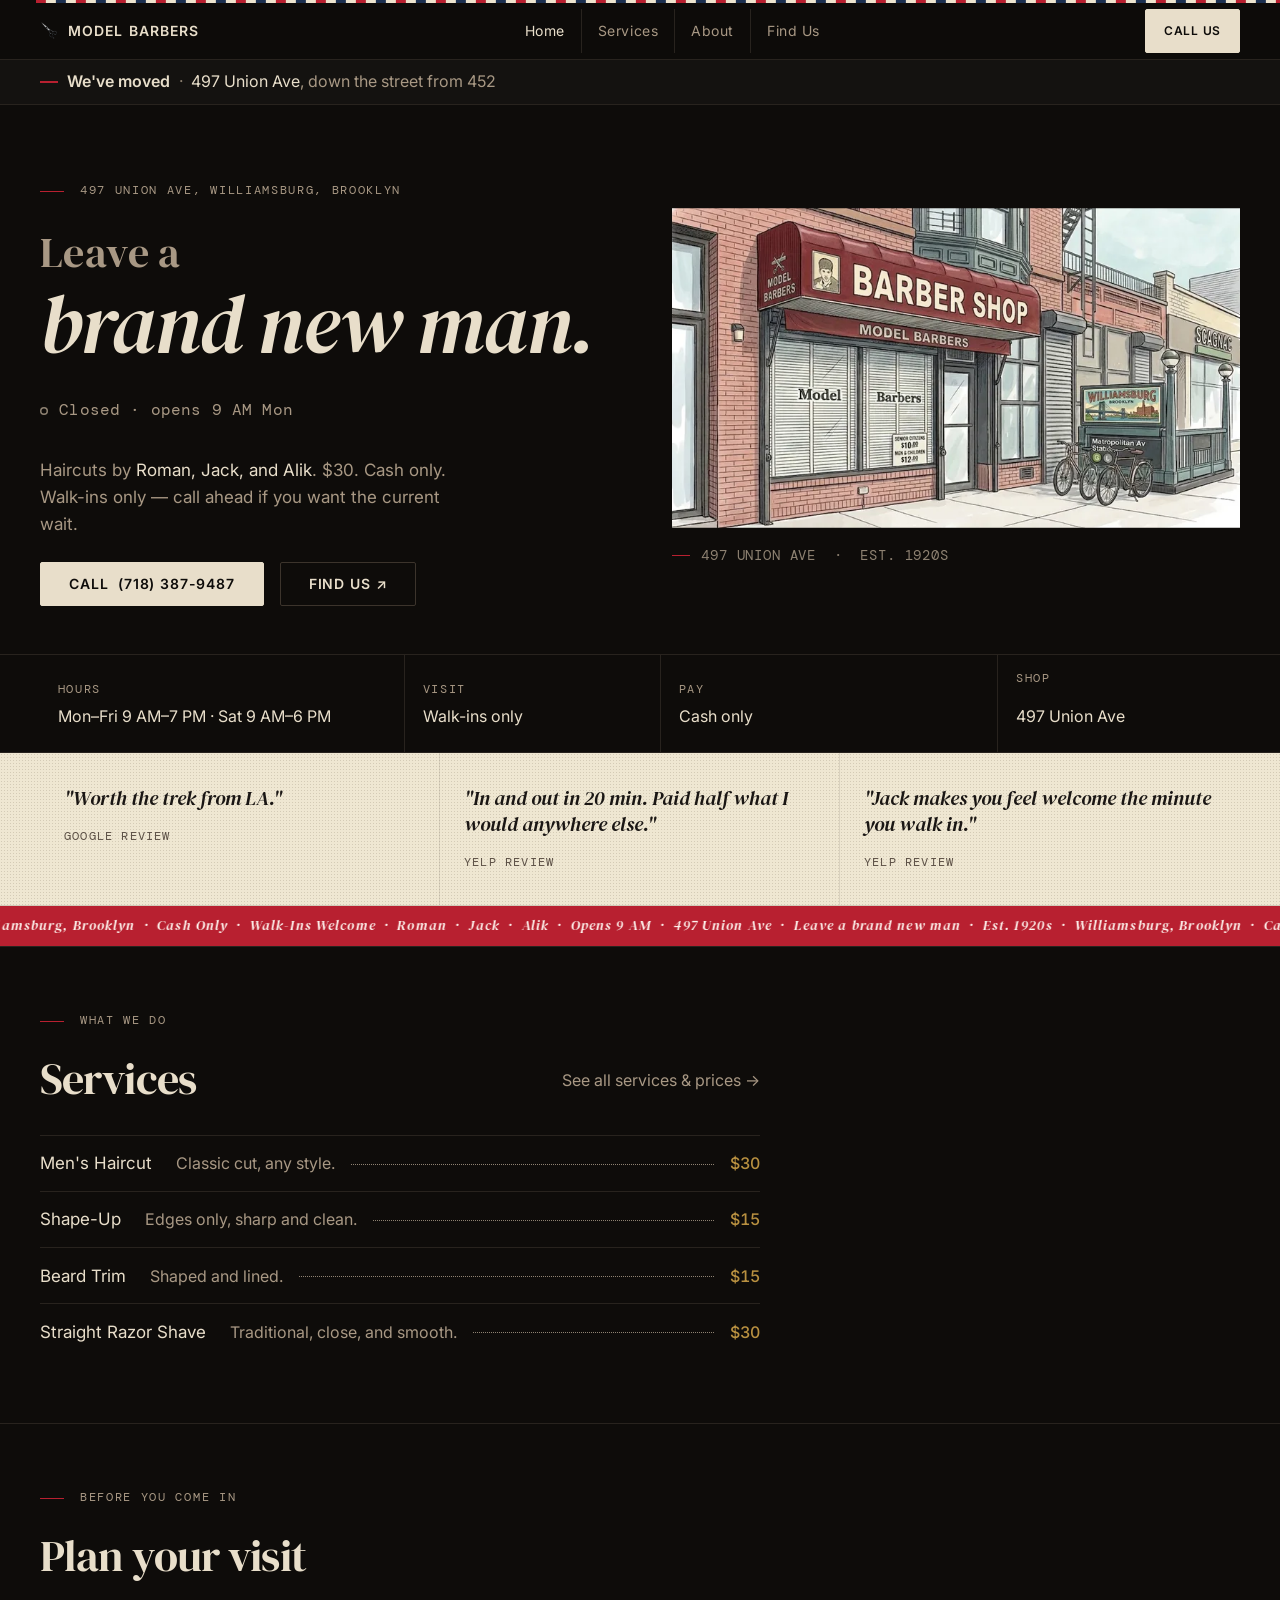
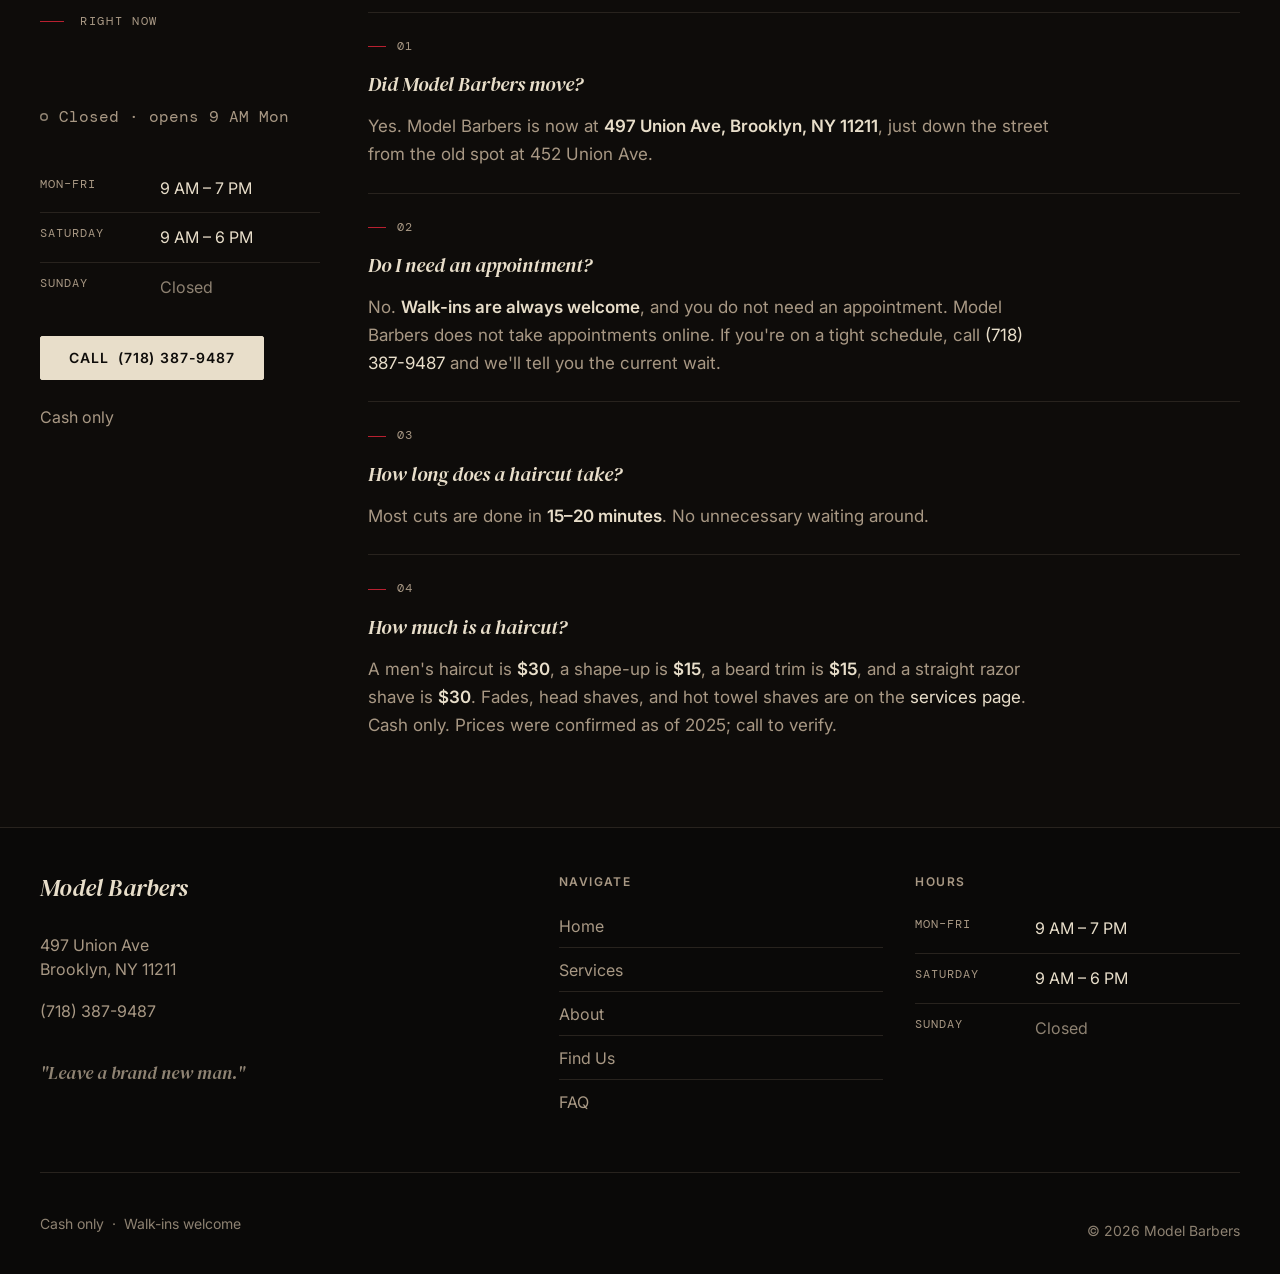
==== commit 55d90652: "Merge 1666b032f3acca36002fc5626c3eeed88caac6fc into 9d5366d12848286de13f5d2cfebee3f742b106f5" ====
--- a/index.html
+++ b/index.html
@@ -35,7 +35,7 @@
 
   <link rel="preconnect" href="https://fonts.googleapis.com" />
   <link rel="preconnect" href="https://fonts.gstatic.com" crossorigin />
-  <link href="https://fonts.googleapis.com/css2?family=DM+Mono:wght@400;500&family=DM+Serif+Display:ital@0;1&family=Inter:wght@400;500;600&display=swap" rel="stylesheet" />
+  <link href="https://fonts.googleapis.com/css2?family=DM+Mono:wght@400&family=DM+Serif+Display:ital@0;1&family=Inter:wght@400;500;600&display=swap" rel="stylesheet" />
 
   <link rel="stylesheet" href="tokens.css" />
   <link rel="stylesheet" href="styles.css" />
@@ -246,16 +246,17 @@
     <a class="btn btn-primary nav-overlay-cta" href="tel:+17183879487">Call&nbsp;&nbsp;(718)&nbsp;387-9487</a>
   </div>
 
-  <main id="main-content" class="page-shell">
+  <main id="main-content">
 
     <aside class="moved-notice" aria-label="We've moved">
-      <p class="moved-line">
-        <span class="moved-badge">We've moved</span>
-        <span class="moved-detail">
-          <span class="moved-short">Now at <a href="find-us.html">497 Union Ave</a>, from 452.</span>
-          <span class="moved-long">Now at <a href="find-us.html">497 Union Ave</a>, just down the street from our old spot at 452 Union Ave.</span>
-        </span>
-      </p>
+      <div class="container">
+        <p class="moved-line">
+          <span class="moved-rule" aria-hidden="true"></span>
+          <span class="moved-kicker">We've moved</span>
+          <span class="moved-sep" aria-hidden="true">·</span>
+          <span class="moved-place"><a href="find-us.html">497 Union Ave</a><span class="moved-more">, down the street from 452</span></span>
+        </p>
+      </div>
     </aside>
 
     <!-- ── HERO ───────────────────────────────────────────────── -->
@@ -265,15 +266,15 @@
         <div class="hero-content stagger-group">
           <p class="hero-eyebrow"><a href="find-us.html">497 Union Ave, Williamsburg, Brooklyn</a></p>
 
-          <h1 class="hero-headline mask-lines" id="hero-headline">
-            <span class="mask-line"><span>Leave a</span></span>
+          <h1 class="hero-headline mask-reveal" id="hero-headline">
+            <span class="mask-line"><span class="hero-leadin">Leave a</span></span>
             <span class="mask-line hero-focus"><span><em>brand new man.</em></span></span>
           </h1>
 
-          <p class="shop-status hero-status" data-shop-status>
-            <span class="availability-dot" data-status-dot aria-hidden="true"></span>
-            <span data-status-text>Mon–Fri 9–7 · Sat 9–6 · Sun closed</span>
-          </p>
+          <div class="hero-availability" data-shop-status>
+            <span class="availability-dot" data-shop-dot aria-hidden="true"></span>
+            <span class="availability-text" data-shop-status-text>Walk-ins welcome</span>
+          </div>
 
           <p class="hero-sub">Haircuts by <a href="about.html">Roman, Jack, and Alik</a>. $30. Cash only. Walk-ins only — call ahead if you want the current wait.</p>
 
@@ -284,7 +285,7 @@
         </div>
 
         <div class="hero-media-col">
-          <div class="hero-img-wrap photo-frame">
+          <div class="hero-img-wrap photo-frame" data-frame="hero">
             <picture>
               <source
                 type="image/webp"
@@ -300,53 +301,68 @@
                 loading="eager" fetchpriority="high" decoding="async"
               />
             </picture>
-            <span class="photo-chip" aria-hidden="true">Est. 1920s</span>
           </div>
           <p class="hero-caption">497 Union Ave &nbsp;·&nbsp; Est. 1920s</p>
         </div>
 
       </div>
+
+      <div class="facts-strip">
+        <ul class="container facts">
+          <li class="fact">
+            <span class="fact-kicker">Hours</span>
+            <span class="fact-value">Mon–Fri 9 AM–7 PM · Sat 9 AM–6 PM</span>
+          </li>
+          <li class="fact">
+            <span class="fact-kicker">Visit</span>
+            <span class="fact-value">Walk-ins only</span>
+          </li>
+          <li class="fact">
+            <span class="fact-kicker">Pay</span>
+            <span class="fact-value">Cash only</span>
+          </li>
+          <li class="fact">
+            <span class="fact-kicker">Shop</span>
+            <a class="fact-value" href="find-us.html">497 Union Ave</a>
+          </li>
+        </ul>
+      </div>
     </section>
 
-    <section class="facts-strip grain" aria-label="Shop facts">
-      <div class="container facts-grid">
-        <div class="fact">
-          <p class="fact-kicker">Hours</p>
-          <p class="shop-status" data-shop-status>
-            <span class="availability-dot" data-status-dot aria-hidden="true"></span>
-            <span data-status-text>Mon–Fri 9–7 · Sat 9–6 · Sun closed</span>
-          </p>
-          <p class="fact-note">Mon–Fri 9–7 · Sat 9–6 · Sun closed</p>
-        </div>
-        <div class="fact">
-          <p class="fact-kicker">Walk-ins only</p>
-          <p class="fact-value">No appointment</p>
-          <p class="fact-note">Call ahead if you want the current wait</p>
-        </div>
-        <div class="fact">
-          <p class="fact-kicker">Payment</p>
-          <p class="fact-value">Cash only</p>
-          <p class="fact-note">No cards. No app.</p>
-        </div>
-        <div class="fact">
-          <p class="fact-kicker">Address</p>
-          <p class="fact-value"><a href="find-us.html">497 Union Ave</a></p>
-          <p class="fact-note">Williamsburg, Brooklyn</p>
+    <!-- ── SOCIAL PROOF ────────────────────────────────────────── -->
+    <section class="proof-strip paper" aria-label="Customer reviews">
+      <div class="container proof-grid">
+        <div class="proof-item">
+          <p class="proof-quote">"Worth the trek from LA."</p>
+          <p class="proof-source">Google Review</p>
+        </div>
+        <div class="proof-item">
+          <p class="proof-quote">"In and out in 20&nbsp;min. Paid half what I would anywhere else."</p>
+          <p class="proof-source">Yelp Review</p>
+        </div>
+        <div class="proof-item">
+          <p class="proof-quote">"Jack makes you feel welcome the minute you walk in."</p>
+          <p class="proof-source">Yelp Review</p>
         </div>
       </div>
     </section>
 
-    <div class="type-band" aria-hidden="true">
-      <div class="type-band-track drift-left">Union Ave</div>
+    <!-- ── MARQUEE ─────────────────────────────────────────────── -->
+    <div class="marquee-strip" aria-hidden="true">
+      <div class="marquee-track" id="marquee-track">
+        <span class="marquee-content">Leave a brand new man &nbsp;·&nbsp; Est. 1920s &nbsp;·&nbsp; Williamsburg, Brooklyn &nbsp;·&nbsp; Cash Only &nbsp;·&nbsp; Walk-Ins Welcome &nbsp;·&nbsp; Roman &nbsp;·&nbsp; Jack &nbsp;·&nbsp; Alik &nbsp;·&nbsp; Opens 9&thinsp;AM &nbsp;·&nbsp; 497 Union Ave &nbsp;·&nbsp;&nbsp;</span>
+        <span class="marquee-content" aria-hidden="true">Leave a brand new man &nbsp;·&nbsp; Est. 1920s &nbsp;·&nbsp; Williamsburg, Brooklyn &nbsp;·&nbsp; Cash Only &nbsp;·&nbsp; Walk-Ins Welcome &nbsp;·&nbsp; Roman &nbsp;·&nbsp; Jack &nbsp;·&nbsp; Alik &nbsp;·&nbsp; Opens 9&thinsp;AM &nbsp;·&nbsp; 497 Union Ave &nbsp;·&nbsp;&nbsp;</span>
+      </div>
     </div>
 
     <!-- ── SERVICES PREVIEW ────────────────────────────────────── -->
-    <section class="section reveal" id="services" aria-labelledby="services-heading">
+    <section class="section" id="services" aria-labelledby="services-heading">
       <div class="container">
+        <div class="price-sheet draw-rows">
         <div class="section-header">
           <div>
             <p class="section-label">What we do</p>
-            <h2 id="services-heading" class="mask-lines scroll-mask"><span class="mask-line"><span>Services</span></span></h2>
+            <h2 id="services-heading">Services</h2>
           </div>
           <a href="services.html" class="section-link">See all services &amp; prices →</a>
         </div>
@@ -377,36 +393,9 @@
             <span class="service-price" role="cell">$30</span>
           </div>
         </div>
+        </div>
       </div>
     </section>
-
-    <section class="proof-strip grain" aria-label="Customer reviews">
-      <div class="container proof-grid">
-        <div class="proof-item">
-          <p class="proof-quote">"Worth the trek from LA."</p>
-          <p class="proof-source">Google Review</p>
-        </div>
-        <div class="proof-item">
-          <p class="proof-quote">"In and out in 20&nbsp;min. Paid half what I would anywhere else."</p>
-          <p class="proof-source">Yelp Review</p>
-        </div>
-        <div class="proof-item">
-          <p class="proof-quote">"Jack makes you feel welcome the minute you walk in."</p>
-          <p class="proof-source">Yelp Review</p>
-        </div>
-      </div>
-    </section>
-
-    <div class="marquee-strip" aria-hidden="true">
-      <div class="marquee-track" id="marquee-track">
-        <span class="marquee-content">Leave a brand new man &nbsp;·&nbsp; Est. 1920s &nbsp;·&nbsp; Williamsburg, Brooklyn &nbsp;·&nbsp; Cash Only &nbsp;·&nbsp; Walk-Ins Welcome &nbsp;·&nbsp; Roman &nbsp;·&nbsp; Jack &nbsp;·&nbsp; Alik &nbsp;·&nbsp; Open 9&thinsp;AM &nbsp;·&nbsp; 497 Union Ave &nbsp;·&nbsp;&nbsp;</span>
-        <span class="marquee-content" aria-hidden="true">Leave a brand new man &nbsp;·&nbsp; Est. 1920s &nbsp;·&nbsp; Williamsburg, Brooklyn &nbsp;·&nbsp; Cash Only &nbsp;·&nbsp; Walk-Ins Welcome &nbsp;·&nbsp; Roman &nbsp;·&nbsp; Jack &nbsp;·&nbsp; Alik &nbsp;·&nbsp; Open 9&thinsp;AM &nbsp;·&nbsp; 497 Union Ave &nbsp;·&nbsp;&nbsp;</span>
-      </div>
-    </div>
-
-    <div class="type-band" aria-hidden="true">
-      <div class="type-band-track drift-right">Est. 1920s</div>
-    </div>
 
     <!-- ── PLAN YOUR VISIT / FAQ ───────────────────────────────── -->
     <section class="section reveal" id="faq" aria-labelledby="visit-heading">
@@ -414,30 +403,49 @@
         <div class="section-header">
           <div>
             <p class="section-label">Before you come in</p>
-            <h2 id="visit-heading" class="mask-lines scroll-mask"><span class="mask-line"><span>Plan your visit</span></span></h2>
-          </div>
-        </div>
-
-        <div class="visit-grid">
-          <div class="visit-item scroll-item">
-            <span class="visit-num">01</span>
-            <h3 class="visit-q">Did Model Barbers move?</h3>
-            <p class="visit-a">Yes. Model Barbers is now at <strong>497 Union Ave, Brooklyn, NY 11211</strong>, just down the street from the old spot at 452 Union Ave.</p>
-          </div>
-          <div class="visit-item scroll-item">
-            <span class="visit-num">02</span>
-            <h3 class="visit-q">Do I need an appointment?</h3>
-            <p class="visit-a">No. <strong>Walk-ins are always welcome</strong>, and you do not need an appointment. Model Barbers does not take appointments online. If you're on a tight schedule, call <a href="tel:+17183879487">(718) 387-9487</a> and we'll tell you the current wait.</p>
-          </div>
-          <div class="visit-item scroll-item">
-            <span class="visit-num">03</span>
-            <h3 class="visit-q">How long does a haircut take?</h3>
-            <p class="visit-a">Most cuts are done in <strong>15–20 minutes</strong>. No unnecessary waiting around.</p>
-          </div>
-          <div class="visit-item scroll-item">
-            <span class="visit-num">04</span>
-            <h3 class="visit-q">How much is a haircut?</h3>
-            <p class="visit-a">A men's haircut is <strong>$30</strong>, a shape-up is <strong>$15</strong>, a beard trim is <strong>$15</strong>, and a straight razor shave is <strong>$30</strong>. Fades, head shaves, and hot towel shaves are on the <a href="services.html">services page</a>. Cash only. Prices were confirmed as of 2025; call to verify.</p>
+            <h2 id="visit-heading">Plan your visit</h2>
+          </div>
+        </div>
+
+        <div class="visit-layout">
+          <aside class="visit-panel">
+            <p class="section-label">Right now</p>
+            <p class="visit-status" data-shop-status>
+              <span class="availability-dot" data-shop-dot aria-hidden="true"></span>
+              <span data-shop-status-text>Walk-ins welcome</span>
+            </p>
+            <table class="hours-table">
+              <tbody>
+                <tr><th scope="row">Mon–Fri</th><td>9 AM – 7 PM</td></tr>
+                <tr><th scope="row">Saturday</th><td>9 AM – 6 PM</td></tr>
+                <tr class="closed"><th scope="row">Sunday</th><td>Closed</td></tr>
+              </tbody>
+            </table>
+            <a class="btn btn-primary" href="tel:+17183879487">Call&nbsp;&nbsp;(718)&nbsp;387-9487</a>
+            <p class="visit-aside-note">Cash only</p>
+          </aside>
+
+          <div class="visit-grid">
+            <div class="visit-item scroll-item">
+              <span class="visit-num">01</span>
+              <h3 class="visit-q">Did Model Barbers move?</h3>
+              <p class="visit-a">Yes. Model Barbers is now at <strong>497 Union Ave, Brooklyn, NY 11211</strong>, just down the street from the old spot at 452 Union Ave.</p>
+            </div>
+            <div class="visit-item scroll-item">
+              <span class="visit-num">02</span>
+              <h3 class="visit-q">Do I need an appointment?</h3>
+              <p class="visit-a">No. <strong>Walk-ins are always welcome</strong>, and you do not need an appointment. Model Barbers does not take appointments online. If you're on a tight schedule, call <a href="tel:+17183879487">(718) 387-9487</a> and we'll tell you the current wait.</p>
+            </div>
+            <div class="visit-item scroll-item">
+              <span class="visit-num">03</span>
+              <h3 class="visit-q">How long does a haircut take?</h3>
+              <p class="visit-a">Most cuts are done in <strong>15–20 minutes</strong>. No unnecessary waiting around.</p>
+            </div>
+            <div class="visit-item scroll-item">
+              <span class="visit-num">04</span>
+              <h3 class="visit-q">How much is a haircut?</h3>
+              <p class="visit-a">A men's haircut is <strong>$30</strong>, a shape-up is <strong>$15</strong>, a beard trim is <strong>$15</strong>, and a straight razor shave is <strong>$30</strong>. Fades, head shaves, and hot towel shaves are on the <a href="services.html">services page</a>. Cash only. Prices were confirmed as of 2025; call to verify.</p>
+            </div>
           </div>
         </div>
       </div>
@@ -447,7 +455,6 @@
 
   <!-- ── FOOTER ─────────────────────────────────────────────────── -->
   <footer class="site-footer">
-    <p class="footer-wordmark" aria-hidden="true"><span>Brooklyn.</span></p>
     <div class="container footer-grid">
       <div class="footer-brand">
         <p class="footer-name">Model Barbers</p>
--- a/tokens.css
+++ b/tokens.css
@@ -14,12 +14,13 @@
   --text-xs:   0.75rem;    /* 12px — captions, labels      */
   --text-sm:   0.875rem;   /* 14px — meta, secondary       */
   --text-base: 1rem;       /* 16px — body                  */
+  --text-body: 1.0625rem;  /* 17px — reading copy          */
   --text-lg:   1.125rem;   /* 18px — lead copy             */
   --text-xl:   1.25rem;    /* 20px — subheadings           */
   --text-2xl:  1.5rem;     /* 24px                         */
   --text-3xl:  2rem;       /* 32px                         */
   --text-4xl:  2.75rem;    /* 44px — section headers       */
-  --text-hero: clamp(3.7rem, 8vw, 7.6rem); /* fluid hero    */
+  --text-hero: clamp(2.6rem, 5.6vw, 4.5rem);   /* fluid hero */
 
   /* ── Colors — base dark theme ───────────────────────────── */
   --bg:             #0E0C0A;   /* page background            */
@@ -27,9 +28,8 @@
   --bg-inset:       #0A0908;   /* recessed areas             */
 
   --text-primary:   #E8DECA;   /* main text                  */
-  --text-secondary: #B3A794;   /* secondary / muted          */
-  --text-faint:     #8A7E6E;   /* captions, notes — AA on espresso */
-  --text-body:      1.0625rem; /* 17px reading text          */
+  --text-secondary: #A89884;   /* muted body — was #9A8E7C   */
+  --text-faint:     #8E8272;   /* recessive labels; ~#8A7E6E, still AA */
 
   --accent:         #B82030;   /* barber red — use sparingly */
   --accent-hi:      #D02438;   /* red on hover               */
--- a/styles.css
+++ b/styles.css
@@ -1,6 +1,6 @@
 /* ═══════════════════════════════════════════════════════════
    MODEL BARBERS — Styles
-   Bold Brooklyn. Tokens live in tokens.css.
+   Classic Editorial. Tokens live in tokens.css.
    ═══════════════════════════════════════════════════════════ */
 
 /* tokens.css is linked before this file on every page.
@@ -23,7 +23,7 @@
   line-height: 1.65;
   background: var(--bg);
   color: var(--text-primary);
-  overflow-x: hidden;
+  overflow-x: clip;
   -webkit-font-smoothing: antialiased;
   -moz-osx-font-smoothing: grayscale;
 }
@@ -32,8 +32,7 @@
 a   { color: inherit; }
 em  { font-style: italic; }
 address { font-style: normal; }
-strong  { font-weight: 600; }
-button { font: inherit; color: inherit; }
+strong  { font-weight: 600; color: var(--text-primary); }
 
 ::-webkit-scrollbar { width: 4px; }
 ::-webkit-scrollbar-track { background: var(--bg); }
@@ -43,7 +42,6 @@
 :root {
   --cur-open:   url("scissors-opened-32.png") 16 16;
   --cur-closed: url("scissors-closed-32.png") 16 16;
-  --grain: url("data:image/svg+xml,%3Csvg xmlns='http://www.w3.org/2000/svg' width='140' height='140'%3E%3Cfilter id='n'%3E%3CfeTurbulence type='fractalNoise' baseFrequency='.85' numOctaves='2' stitchTiles='stitch'/%3E%3C/filter%3E%3Crect width='140' height='140' filter='url(%23n)' opacity='.55'/%3E%3C/svg%3E");
 }
 html, body, body *              { cursor: var(--cur-open),   auto; }
 html.snipping,
@@ -73,135 +71,52 @@
 
 /* ── Layout ───────────────────────────────────────────────── */
 .container {
-  width: min(100% - var(--sp-6), var(--max-w));
+  width: min(100% - var(--sp-4), var(--max-w));
   margin-inline: auto;
-  min-width: 0;
-}
-
-.page-shell {
-  position: relative;
-  z-index: 2;
-  background: var(--bg);
 }
 
 /* ── Typography ───────────────────────────────────────────── */
 h1, h2, h3, h4 {
   font-family: var(--font-display);
-  line-height: 1.05;
+  line-height: 1.08;
   font-weight: 400;
-  letter-spacing: -0.03em;
+  letter-spacing: -0.02em;
   color: var(--text-primary);
 }
-h1 { font-size: clamp(2.75rem, 5vw, 4.5rem); }
-h2 { font-size: clamp(2.05rem, 3.4vw, 3.15rem); }
+h1 { font-size: var(--text-hero); }
+h2 { font-size: var(--text-4xl); }
 h3 { font-size: var(--text-2xl); }
 
 p + p { margin-top: 1em; }
 
-/* ── Paper grain (behind the type, so contrast stays put) ─ */
-.grain { position: relative; isolation: isolate; }
-.grain::before {
-  content: "";
-  position: absolute;
-  inset: 0;
-  z-index: 0;
-  pointer-events: none;
-  opacity: 0.2;
-  mix-blend-mode: multiply;
-  background-image: var(--grain);
-  background-size: 140px 140px;
-}
-.grain > * { position: relative; z-index: 1; }
-
-/* ── Red underline that slides in (scissors cursor stays) ─ */
+/* Sliding red rule — the hover cue. The scissors cursor stays. */
+.rule-link,
 .nav-links a,
 .nav-overlay-links a,
+.breadcrumb a,
+.moved-notice a,
 .footer-nav-list a,
 .footer-brand a,
-.phone-large,
-.contact-block a,
-.map-actions a,
+.section-link,
+.hero-eyebrow a,
 .hero-sub a,
-.hero-eyebrow a,
+.service-name a,
+.barber-name a,
 .visit-a a,
 .about-prose a,
 .honest-box a,
-.moved-detail a,
-.breadcrumb a,
-.section-link,
-.service-name a,
-.barber-name a,
+.services-footer a,
 .getting-here a,
-.services-footer a,
+.contact-block a,
+.phone-large,
+.map-links a,
 .fact a,
-.footer-wordmark {
+.logo {
   text-decoration: none;
-}
-.nav-links a,
-.footer-nav-list a,
-.footer-brand a,
-.phone-large,
-.contact-block a,
-.map-actions a,
-.hero-sub a,
-.hero-eyebrow a,
-.visit-a a,
-.about-prose a,
-.honest-box a,
-.moved-detail a,
-.breadcrumb a,
-.section-link,
-.service-name a,
-.barber-name a,
-.getting-here a,
-.services-footer a,
-.fact a {
   background-image: linear-gradient(var(--accent), var(--accent));
   background-repeat: no-repeat;
-  background-position: left 100%;
-  background-size: 0 1.5px;
-  transition: background-size var(--dur-mid) var(--ease-out), color var(--dur-fast);
-}
-.nav-links a:hover,
-.nav-links a:focus-visible,
-.footer-nav-list a:hover,
-.footer-nav-list a:focus-visible,
-.footer-brand a:hover,
-.footer-brand a:focus-visible,
-.phone-large:hover,
-.phone-large:focus-visible,
-.contact-block a:hover,
-.contact-block a:focus-visible,
-.map-actions a:hover,
-.map-actions a:focus-visible,
-.hero-sub a:hover,
-.hero-sub a:focus-visible,
-.hero-eyebrow a:hover,
-.hero-eyebrow a:focus-visible,
-.visit-a a:hover,
-.visit-a a:focus-visible,
-.about-prose a:hover,
-.about-prose a:focus-visible,
-.honest-box a:hover,
-.honest-box a:focus-visible,
-.moved-detail a:hover,
-.moved-detail a:focus-visible,
-.breadcrumb a:hover,
-.breadcrumb a:focus-visible,
-.section-link:hover,
-.section-link:focus-visible,
-.service-name a:hover,
-.service-name a:focus-visible,
-.barber-name a:hover,
-.barber-name a:focus-visible,
-.getting-here a:hover,
-.getting-here a:focus-visible,
-.services-footer a:hover,
-.services-footer a:focus-visible,
-.fact a:hover,
-.fact a:focus-visible,
-.nav-links a[aria-current="page"] {
-  background-size: 100% 1.5px;
+  background-position: 0 100%;
+  background-size: 0 1px;
 }
 
 /* ════════════════════════════════════════════════════════════
@@ -220,6 +135,7 @@
 .top-stripe-track {
   display: block; width: 200%; height: 100%;
   will-change: transform;
+  transform: translate3d(0, 0, 0);
   background: repeating-linear-gradient(
     90deg,
     var(--accent)      0 10px,
@@ -237,46 +153,56 @@
   transition: height var(--dur-mid) var(--ease-std);
 }
 
+/* Compress on scroll */
 .site-header.slim .nav-wrap { height: var(--header-slim); }
 
-/* Move notice — one line, red used as a fill */
+/* Move notice — one line, red rule, no red text */
 .moved-notice {
   background: var(--bg-elevated);
   border-bottom: 1px solid var(--border-vis);
-  overflow: hidden;
+}
+.moved-notice .container {
+  min-height: 44px;
+  display: flex;
+  align-items: center;
 }
 .moved-line {
   display: flex;
   align-items: center;
-  justify-content: center;
-  gap: 0.7rem;
-  width: min(100% - 1.25rem, var(--max-w));
-  margin: 0 auto;
-  padding: 0.55rem 0;
+  gap: 0.55rem;
+  min-width: 0;
   white-space: nowrap;
-  font-size: 0.875rem;
+  font-size: var(--text-base);
   font-weight: 400;
-  line-height: 1;
+  line-height: 1.2;
+  color: var(--text-secondary);
+}
+.moved-rule {
+  width: 18px;
+  height: 2px;
+  background: var(--accent);
+  flex: 0 0 auto;
+}
+.moved-kicker {
   color: var(--text-primary);
-}
-.moved-badge {
+  font-weight: 600;
+  flex: 0 0 auto;
+}
+.moved-sep { color: var(--text-faint); flex: 0 0 auto; }
+.moved-place {
   display: inline-flex;
   align-items: center;
-  flex: 0 0 auto;
-  background: var(--accent);
-  color: #fff;
-  font-family: var(--font-mono);
-  font-size: 0.75rem;
-  font-weight: 500;
-  letter-spacing: 0.12em;
-  text-transform: uppercase;
-  line-height: 1;
-  padding: 0.45rem 0.5rem;
-}
-.moved-detail { color: var(--text-primary); }
-.moved-long { display: none; }
-.moved-detail a { color: var(--text-primary); }
-
+  min-width: 0;
+}
+.moved-notice a {
+  color: var(--text-primary);
+  min-height: 44px;
+  display: inline-flex;
+  align-items: center;
+}
+.moved-more { color: var(--text-secondary); }
+
+/* Logo */
 .logo {
   display: flex; align-items: center; gap: var(--sp-1);
   text-decoration: none; color: var(--text-primary);
@@ -285,19 +211,22 @@
   text-transform: uppercase; flex-shrink: 1;
   min-width: 0;
   white-space: nowrap;
-  transition: color var(--dur-fast);
-}
-.logo:hover { color: #fff; }
+  min-height: 44px;
+  background-image: none;
+}
 .logo img { flex-shrink: 0; }
 
+/* Desktop nav links */
 .nav-links {
   display: none; list-style: none;
   align-items: center; gap: 0;
 }
 .nav-links a {
-  display: block; padding: .55rem var(--sp-2);
+  display: flex; align-items: center;
+  min-height: 44px;
+  padding: 0 var(--sp-2);
   font-size: var(--text-sm); letter-spacing: 0.04em;
-  color: var(--text-secondary);
+  text-decoration: none; color: var(--text-secondary);
   border-left: 1px solid var(--border-vis);
   white-space: nowrap;
 }
@@ -305,17 +234,17 @@
 .nav-links a[aria-current="page"] { color: var(--text-primary); }
 .nav-links li:first-child a { border-left: none; }
 
-.nav-cta { flex-shrink: 0; }
-
+/* Nav CTA — desktop only. On a 390px screen it overflows the header. */
+.nav-wrap .nav-cta { flex-shrink: 0; display: none; }
+
+/* Hamburger toggle — 44×44 */
 .nav-toggle {
   display: flex; align-items: center; justify-content: center;
   background: none; border: none; padding: 0;
   width: 44px; height: 44px;
   flex: 0 0 44px;
-  transition: opacity var(--dur-fast);
-}
-.nav-toggle:hover { opacity: 0.7; }
-
+  color: var(--text-primary);
+}
 .nav-toggle-icon {
   display: block; width: 20px; height: 1.5px;
   background: var(--text-primary); position: relative;
@@ -340,6 +269,7 @@
   top: 0; transform: rotate(-45deg);
 }
 
+/* Full-screen mobile overlay */
 .nav-overlay {
   position: fixed; inset: 0; z-index: 199;
   background: var(--bg);
@@ -352,40 +282,39 @@
 
 .nav-overlay-links {
   list-style: none; text-align: center; display: grid; gap: 0;
-  width: min(100% - var(--sp-6), 28rem);
+  width: min(100% - var(--sp-4), 28rem);
 }
 .nav-overlay-links a {
-  display: flex;
-  align-items: center;
-  justify-content: center;
-  min-height: 44px;
-  padding: var(--sp-2) var(--sp-4);
+  display: flex; align-items: center; justify-content: center;
+  min-height: 44px;
+  padding: var(--sp-2) var(--sp-3);
   font-family: var(--font-display);
   font-size: clamp(2.2rem, 9vw, 3.8rem);
   font-style: italic; letter-spacing: -0.02em;
-  color: var(--text-primary);
+  text-decoration: none; color: var(--text-primary);
   border-bottom: 1px solid var(--border-vis);
 }
 .nav-overlay-links a:hover { color: var(--text-primary); }
 .nav-overlay-links li:first-child a { border-top: 1px solid var(--border-vis); }
 
-.nav-overlay-cta { font-size: var(--text-base); min-height: 44px; }
+.nav-overlay-cta {
+  font-size: var(--text-base);
+}
 
 /* ════════════════════════════════════════════════════════════
    BUTTONS
+   Stamp aesthetic — no pills, no heavy shadows
    ════════════════════════════════════════════════════════════ */
 .btn {
-  display: inline-flex;
-  align-items: center;
-  justify-content: center;
-  min-height: 44px;
+  display: inline-flex; align-items: center; justify-content: center;
   text-decoration: none;
   font-family: var(--font-body); font-weight: 600;
   font-size: var(--text-sm); letter-spacing: 0.06em;
   text-transform: uppercase; line-height: 1;
+  min-height: 44px;
   padding: 14px 28px; border: 1.5px solid transparent;
   border-radius: var(--radius-sm);
-  background: none;
+  background-image: none;
   transition: background var(--dur-fast), color var(--dur-fast),
               border-color var(--dur-fast), transform var(--dur-fast);
 }
@@ -420,645 +349,523 @@
 .btn-sm { padding: 10px 18px; font-size: var(--text-xs); min-height: 44px; }
 
 /* ════════════════════════════════════════════════════════════
-   PAGE INTRO
+   PAGE INTRO (used on inner pages)
    ════════════════════════════════════════════════════════════ */
 .page-intro {
   padding: var(--sp-6) 0 var(--sp-4);
   border-bottom: 1px solid var(--border-vis);
 }
-.page-intro h1 { max-width: 12ch; margin-bottom: var(--sp-3); }
+.page-intro h1 {
+  max-width: 16ch;
+  margin-bottom: var(--sp-3);
+}
 .page-intro .lead {
-  font-size: var(--text-body);
-  font-weight: 400;
-  color: var(--text-secondary);
-  max-width: 42ch;
+  font-size: var(--text-lg); font-weight: 400;
+  color: var(--text-secondary); max-width: 42ch;
   line-height: 1.6;
 }
+.intro-cta { margin-top: var(--sp-6); }
 
 .breadcrumb {
   display: flex; flex-wrap: wrap; align-items: center; gap: .4rem;
   margin-bottom: var(--sp-3);
-  font-family: var(--font-mono); font-size: 0.8125rem;
+  font-family: var(--font-mono); font-size: var(--text-xs);
   letter-spacing: 0.12em; text-transform: uppercase;
+  color: var(--text-faint);
+}
+.breadcrumb a {
   color: var(--text-secondary);
-}
-.breadcrumb a { color: var(--text-secondary); }
+  min-height: 44px;
+  display: inline-flex;
+  align-items: center;
+}
 .breadcrumb a:hover { color: var(--text-primary); }
-.breadcrumb [aria-current="page"] { color: var(--text-primary); }
-
-/* ════════════════════════════════════════════════════════════
-   HERO
+.breadcrumb [aria-current="page"] { color: var(--text-secondary); }
+
+/* ════════════════════════════════════════════════════════════
+   HERO (homepage)
    ════════════════════════════════════════════════════════════ */
 .hero {
+  display: grid; align-items: center;
+  border-bottom: 1px solid var(--border-vis);
+  overflow: hidden;
+}
+.hero-grid {
+  display: grid; gap: var(--sp-4);
+  padding: var(--sp-6) 0 var(--sp-4);
+  align-items: center;
+}
+
+.hero-content { display: grid; gap: 0; min-width: 0; }
+
+.hero-eyebrow {
+  display: flex; align-items: center; gap: var(--sp-2);
+  font-size: var(--text-xs); letter-spacing: 0.14em;
+  text-transform: uppercase; color: var(--text-secondary);
+  margin-bottom: var(--sp-2); font-family: var(--font-mono);
+}
+.hero-eyebrow::before {
+  content: ""; display: block; width: 24px; height: 1px;
+  background: var(--accent); flex: 0 0 auto;
+}
+.hero-eyebrow a {
+  color: inherit;
+  min-height: 44px;
+  display: inline-flex;
+  align-items: center;
+}
+.hero-eyebrow a:hover { color: var(--text-primary); }
+
+.hero-headline { margin-bottom: var(--sp-2); }
+.hero-leadin {
+  display: block;
+  font-size: 0.58em;
+  font-style: normal;
+  line-height: 1.15;
+  letter-spacing: 0.01em;
+  color: var(--text-secondary);
+}
+.hero-focus {
+  display: block;
+  margin-top: 0.06em;
+  font-size: 1.14em;
+  line-height: 0.92;
+  color: var(--text-primary);
+  padding-bottom: 0.14em;
+  margin-bottom: -0.08em;
+}
+.hero-focus em {
+  font-style: italic;
+  font-weight: 400;
+  white-space: nowrap;
+}
+
+.hero-sub {
+  font-size: var(--text-body); font-weight: 400; line-height: 1.6;
+  color: var(--text-secondary); max-width: 38ch;
+  margin-bottom: var(--sp-3);
+}
+.hero-sub a { color: var(--text-primary); }
+.hero-sub a:hover { color: #fff; }
+
+.hero-availability {
+  display: flex; align-items: center; gap: 0.7rem;
+  margin-bottom: var(--sp-3);
+  min-height: 44px;
+}
+.availability-dot {
+  width: 8px; height: 8px; border-radius: 50%;
+  background: transparent;
+  box-shadow: inset 0 0 0 1.5px var(--text-secondary);
+  flex-shrink: 0;
+}
+.availability-dot.is-open {
+  background: #3CB371;
+  box-shadow: 0 0 0 3px rgba(60, 179, 113, 0.22);
+}
+.availability-dot.is-closed {
+  background: transparent;
+  box-shadow: inset 0 0 0 1.5px var(--text-faint);
+}
+.availability-text {
+  font-size: var(--text-base); font-family: var(--font-mono);
+  color: var(--text-secondary); letter-spacing: 0.01em;
+}
+
+.hero-cta-group {
+  display: flex; flex-wrap: wrap; align-items: center;
+  gap: var(--sp-2);
+}
+
+.hero-media-col { position: relative; min-width: 0; }
+.hero-img-wrap {
+  overflow: hidden;
+  aspect-ratio: 16/9;
+  background: var(--bg-inset);
+}
+.hero-img-wrap picture,
+.photo-frame picture {
+  display: block;
+  width: 100%;
+  height: 100%;
+}
+.hero-img-wrap img {
+  width: 100%; height: 100%; object-fit: cover;
+  object-position: center;
+}
+
+.hero-caption {
+  margin-top: var(--sp-2);
+  display: flex; align-items: center; gap: 0.7rem;
+  font-size: var(--text-sm); font-family: var(--font-mono);
+  color: var(--text-faint); letter-spacing: 0.06em;
+  text-transform: uppercase;
+}
+.hero-caption::before {
+  content: "";
+  width: 18px; height: 1px;
+  background: var(--accent);
+  flex: 0 0 auto;
+}
+
+/* ── Key facts under the hero ─────────────────────────────── */
+.facts-strip {
+  border-top: 1px solid var(--border-vis);
+  background: var(--bg);
+}
+.facts {
+  list-style: none;
   display: grid;
-  align-items: center;
-  overflow: hidden;
-  border-bottom: none;
-}
-.hero-grid {
+  grid-template-columns: 1fr;
+}
+.fact {
   display: grid;
-  gap: var(--sp-4);
-  padding: var(--sp-6) 0 var(--sp-4);
-  align-items: end;
-  min-width: 0;
-}
-.hero-content { display: grid; gap: 0; min-width: 0; }
-
-.hero-eyebrow {
-  font-size: 0.8125rem;
+  align-content: center;
+  gap: 0.35rem;
+  min-height: 44px;
+  padding: 0.65rem 0;
+  border-top: 1px solid var(--border-vis);
+}
+.fact:first-child { border-top: none; }
+.fact-kicker {
+  font-family: var(--font-mono);
+  font-size: var(--text-xs);
   letter-spacing: 0.14em;
   text-transform: uppercase;
   color: var(--text-secondary);
-  margin-bottom: var(--sp-2);
+}
+.fact-value {
+  font-size: var(--text-base);
+  font-weight: 400;
+  color: var(--text-primary);
+  line-height: 1.4;
+}
+.fact a.fact-value {
+  color: var(--text-primary);
+  min-height: 44px;
+  display: inline-flex;
+  align-items: center;
+  justify-self: start;
+}
+
+/* ════════════════════════════════════════════════════════════
+   SOCIAL PROOF STRIP — cream paper
+   ════════════════════════════════════════════════════════════ */
+.proof-strip {
+  background: var(--surface-warm);
+  border-bottom: 1px solid rgba(0,0,0,.12);
+}
+.proof-grid { display: grid; gap: 0; }
+.proof-item {
+  padding: var(--sp-4) var(--sp-3);
+  border-bottom: 1px solid rgba(26, 22, 20, 0.1);
+}
+.proof-item:last-child { border-bottom: none; }
+
+.proof-quote {
+  font-family: var(--font-display); font-style: italic;
+  font-size: var(--text-xl); line-height: 1.3;
+  color: var(--ink); margin-bottom: var(--sp-2);
+}
+.proof-source {
+  font-size: var(--text-xs); letter-spacing: 0.1em;
+  text-transform: uppercase; color: var(--ink-muted);
   font-family: var(--font-mono);
 }
-.hero-eyebrow a { color: inherit; }
-
-.hero-headline {
-  margin-bottom: var(--sp-3);
-  max-width: 100%;
-  font-size: clamp(1.85rem, 3vw, 3.05rem);
-  line-height: 0.92;
-}
-.hero-headline .mask-line > span { white-space: nowrap; }
-.hero-headline .hero-focus {
-  font-size: 1.34em;
-  letter-spacing: -0.035em;
-  line-height: 0.96;
-}
-.hero-headline .hero-focus em { font-style: italic; }
-.hero-headline .hero-focus > span { padding-right: 0.14em; }
-
-.hero-sub {
-  font-size: var(--text-body);
-  font-weight: 400;
-  line-height: 1.6;
-  color: var(--text-secondary);
-  max-width: 38ch;
-  margin-bottom: var(--sp-3);
-}
-.hero-sub a { color: var(--text-primary); }
-
-.shop-status {
+
+/* Paper grain on cream. Sits behind the type. */
+.paper { position: relative; isolation: isolate; }
+.paper::before {
+  content: "";
+  position: absolute;
+  inset: 0;
+  pointer-events: none;
+  z-index: 0;
+  opacity: 0.28;
+  mix-blend-mode: multiply;
+  background-image:
+    radial-gradient(rgba(70, 52, 30, 0.55) 0.6px, transparent 0.7px),
+    radial-gradient(rgba(255, 248, 230, 0.7) 0.6px, transparent 0.7px);
+  background-size: 3px 3px, 5px 5px;
+  background-position: 0 0, 1px 2px;
+}
+.paper > * { position: relative; z-index: 1; }
+
+/* ════════════════════════════════════════════════════════════
+   BARBER POLE MARQUEE STRIP
+   ════════════════════════════════════════════════════════════ */
+.marquee-strip {
+  background: var(--accent);
+  overflow: hidden; padding: .55rem 0;
+}
+.marquee-track {
+  display: flex; white-space: nowrap; will-change: transform;
+}
+.marquee-content {
+  display: inline-block; flex-shrink: 0;
+  font-family: var(--font-display); font-style: italic;
+  font-size: var(--text-sm); letter-spacing: 0.08em;
+  color: #fff6f0;
+}
+
+/* ════════════════════════════════════════════════════════════
+   SERVICES PREVIEW (homepage)
+   ════════════════════════════════════════════════════════════ */
+.section {
+  padding: var(--sp-6) 0;
+  border-top: 1px solid var(--border-vis);
+}
+
+.section-label {
+  font-size: var(--text-xs); letter-spacing: 0.14em;
+  text-transform: uppercase; color: var(--text-secondary);
+  font-family: var(--font-mono); margin-bottom: var(--sp-3);
+  display: flex; align-items: center; gap: var(--sp-2);
+}
+.section-label::before {
+  content: ""; display: block; width: 24px; height: 1px;
+  background: var(--accent); flex: 0 0 auto;
+}
+
+.section-header {
+  display: flex; align-items: flex-end;
+  justify-content: space-between; gap: var(--sp-3);
+  flex-wrap: wrap; margin-bottom: var(--sp-4);
+}
+.section-header h2 { margin: 0; }
+.section-link {
+  font-size: var(--text-base); color: var(--text-secondary);
+  min-height: 44px;
+  display: inline-flex; align-items: center;
+}
+.section-link:hover { color: var(--text-primary); }
+
+.price-sheet { max-width: 720px; }
+
+.service-list { border-top: 1px solid var(--border-vis); }
+
+.service-row {
+  display: flex; align-items: baseline; gap: var(--sp-2);
+  padding: 0.35rem 0;
+  border-bottom: 1px solid var(--border-vis);
+  min-width: 0;
+}
+.service-row:last-child { border-bottom: none; }
+
+.service-name {
+  font-size: var(--text-body); color: var(--text-primary); flex-shrink: 0;
+}
+.service-name a {
+  color: inherit;
+  min-height: 44px;
+  display: inline-flex;
+  align-items: center;
+}
+.service-name a:hover { color: #fff; }
+.service-desc {
+  font-size: var(--text-base); color: var(--text-secondary);
+  font-weight: 400; margin-left: var(--sp-1);
+  display: none;
+}
+
+.service-leader {
+  flex: 1;
+  min-width: 1.25rem;
+  height: 0;
+  position: relative;
+  top: -0.28em;
+  border-bottom: 1px dotted var(--text-faint);
+  background: none;
+}
+.service-price,
+.service-price-col {
+  font-family: var(--font-body);
+  font-weight: 500;
+  font-size: var(--text-base);
+  font-variant-numeric: tabular-nums;
+  font-feature-settings: "tnum" 1;
+  color: var(--gold-light);
+  white-space: nowrap;
+  flex-shrink: 0;
+  letter-spacing: 0;
+}
+
+/* ════════════════════════════════════════════════════════════
+   PLAN YOUR VISIT
+   ════════════════════════════════════════════════════════════ */
+.visit-layout {
+  display: grid;
+  gap: var(--sp-4);
+  align-items: start;
+}
+.visit-panel {
+  display: grid;
+  gap: var(--sp-3);
+  align-content: start;
+  padding-bottom: var(--sp-2);
+}
+.visit-status {
   display: flex;
   align-items: center;
   gap: 0.7rem;
-  margin-bottom: var(--sp-3);
-  min-height: 1.6em;
-}
-.hero-status { margin-bottom: var(--sp-3); }
-.availability-dot {
-  width: 8px; height: 8px; border-radius: 50%;
-  background: var(--text-faint);
-  flex-shrink: 0;
-}
-[data-open="true"] .availability-dot {
-  background: #3CB371;
-  box-shadow: 0 0 0 3px rgba(60, 179, 113, 0.22);
-}
-.availability-text,
-.shop-status [data-status-text] {
-  font-size: 1rem;
-  font-weight: 400;
+  min-height: 44px;
   font-family: var(--font-mono);
+  font-size: var(--text-base);
   color: var(--text-secondary);
-  letter-spacing: 0.01em;
-}
-
-.hero-cta-group {
-  display: flex; flex-wrap: wrap; align-items: center;
-  gap: var(--sp-2);
-}
-
-.hero-media-col { position: relative; min-width: 0; }
-.hero-img-wrap {
-  position: relative;
-  overflow: hidden;
-  aspect-ratio: 4 / 3;
-  background: var(--bg-elevated);
-}
-.hero-img-wrap picture,
-.team-photo-wrap picture {
-  display: block;
-  width: 100%;
-  height: 100%;
-}
-.hero-img-wrap img {
-  width: 100%; height: 100%; object-fit: cover;
-  object-position: center 42%;
-}
-.photo-chip {
-  position: absolute;
-  left: 0.75rem;
-  bottom: 0.75rem;
-  z-index: 2;
-  pointer-events: none;
-  background: var(--surface-warm);
-  color: var(--ink);
-  font-family: var(--font-mono);
-  font-size: 0.75rem;
-  letter-spacing: 0.1em;
-  text-transform: uppercase;
-  line-height: 1;
-  padding: 0.45rem 0.5rem;
-}
-.hero-caption {
-  margin-top: var(--sp-2);
-  font-size: 0.875rem;
-  font-family: var(--font-mono);
-  color: var(--text-faint);
-  letter-spacing: 0.08em;
-  text-transform: uppercase;
-}
-
-/* ════════════════════════════════════════════════════════════
-   FACTS STRIP
-   ════════════════════════════════════════════════════════════ */
-.facts-strip {
-  background: var(--surface-warm);
-  color: var(--ink);
-}
-.facts-grid {
+}
+.visit-panel .btn { justify-self: start; }
+.visit-aside-note {
+  font-size: var(--text-base);
+  color: var(--text-secondary);
+}
+
+.visit-grid {
   display: grid;
   gap: 0;
 }
-.fact {
+.visit-item {
   padding: var(--sp-3) 0;
-  border-top: 2px solid var(--accent);
-  min-width: 0;
-}
-.fact-kicker {
+  border-top: 1px solid var(--border-vis);
+  display: grid;
+  gap: var(--sp-2);
+}
+.visit-item:first-child { border-top: none; padding-top: 0; }
+
+.visit-num {
   font-family: var(--font-mono);
-  font-size: 0.8125rem;
-  letter-spacing: 0.14em;
-  text-transform: uppercase;
-  color: var(--ink-muted);
-  margin-bottom: 0.4rem;
-}
-.fact-value {
-  font-family: var(--font-display);
-  font-size: clamp(1.35rem, 2vw, 1.75rem);
-  line-height: 1.15;
-  color: var(--ink);
-  letter-spacing: -0.02em;
-}
-.fact-note {
-  margin-top: 0.35rem;
-  font-size: 1rem;
-  font-weight: 400;
-  color: var(--ink-muted);
-  line-height: 1.45;
-}
-.facts-strip .shop-status { margin: 0; }
-.facts-strip .shop-status [data-status-text] {
-  color: var(--ink);
-  font-size: 1rem;
-}
-.facts-strip .availability-dot { background: var(--ink-muted); }
-.facts-strip [data-open="true"] .availability-dot { background: #1F7A45; }
-.fact a { color: var(--ink); }
-
-/* ════════════════════════════════════════════════════════════
-   GIANT TYPE BANDS
-   ════════════════════════════════════════════════════════════ */
-.type-band {
-  display: grid;
-  grid-template-columns: minmax(0, 1fr);
-  overflow: hidden;
-  width: 100%;
-  max-width: 100%;
-  background: var(--bg);
-  border-top: 1px solid var(--border-vis);
-  border-bottom: 1px solid var(--border-vis);
-  pointer-events: none;
-  user-select: none;
-}
-.type-band-track {
-  display: block;
-  width: max-content;
-  font-family: var(--font-display);
-  font-size: clamp(4.5rem, 11vw, 8.25rem);
-  line-height: 0.82;
-  letter-spacing: -0.045em;
-  text-transform: uppercase;
-  white-space: nowrap;
-  color: transparent;
-  -webkit-text-stroke: 0.018em var(--text-faint);
-  padding: 0.04em 0 0.08em;
-}
-
-/* ════════════════════════════════════════════════════════════
-   SOCIAL PROOF
-   ════════════════════════════════════════════════════════════ */
-.proof-strip {
-  background: var(--surface-warm);
-  color: var(--ink);
-}
-.proof-grid { display: grid; gap: 0; }
-.proof-item {
-  padding: var(--sp-4) var(--sp-3) var(--sp-4) 0;
-  border-bottom: 1px solid rgba(26, 22, 20, 0.12);
-}
-.proof-item:last-child { border-bottom: none; }
-.proof-quote {
-  font-family: var(--font-display);
-  font-style: italic;
-  font-size: clamp(1.35rem, 2vw, 1.7rem);
-  line-height: 1.25;
-  color: var(--ink);
-  margin-bottom: var(--sp-2);
-}
-.proof-source {
-  font-size: 0.8125rem;
-  letter-spacing: 0.12em;
-  text-transform: uppercase;
-  color: var(--ink-muted);
-  font-family: var(--font-mono);
-}
-
-/* ════════════════════════════════════════════════════════════
-   MARQUEE
-   ════════════════════════════════════════════════════════════ */
-.marquee-strip {
-  background: var(--accent);
-  overflow: hidden;
-  padding: 0.7rem 0;
-}
-.marquee-track {
-  display: flex;
-  white-space: nowrap;
-  will-change: transform;
-}
-.marquee-content {
-  display: inline-block;
-  flex-shrink: 0;
-  font-family: var(--font-display);
-  font-style: italic;
-  font-size: 1rem;
-  letter-spacing: 0.06em;
-  color: #fff8f4;
-}
-
-/* ════════════════════════════════════════════════════════════
-   SECTIONS + SERVICES
-   ════════════════════════════════════════════════════════════ */
-.section { padding: clamp(2.5rem, 4.5vw, 3.75rem) 0; }
-
-.section-label {
-  font-size: 0.8125rem;
-  letter-spacing: 0.14em;
-  text-transform: uppercase;
+  font-size: var(--text-xs);
   color: var(--text-secondary);
-  font-family: var(--font-mono);
-  margin-bottom: var(--sp-2);
+  letter-spacing: 0.08em;
   display: flex;
   align-items: center;
-  gap: var(--sp-2);
-}
-.section-label::before {
+  gap: 0.7rem;
+}
+.visit-num::before {
   content: "";
-  display: block;
-  width: 28px;
-  height: 2px;
+  width: 18px;
+  height: 1px;
   background: var(--accent);
   flex: 0 0 auto;
 }
-
-.section-header {
-  display: flex;
-  align-items: flex-end;
-  justify-content: space-between;
-  gap: var(--sp-4);
-  flex-wrap: wrap;
-  margin-bottom: var(--sp-4);
-}
-.section-header h2 { margin: 0; max-width: 12ch; }
-.section-header .section-link {
-  font-size: 1rem;
-  color: var(--text-secondary);
-  white-space: nowrap;
-  min-height: 44px;
-  display: inline-flex;
-  align-items: center;
-}
-.section-header .section-link:hover { color: var(--text-primary); }
-
-.service-list,
-.services-sheet { max-width: 720px; }
-
-.service-list { border-top: 1px solid var(--border-vis); }
-
-.service-row {
+.visit-q {
+  font-family: var(--font-display); font-style: italic; font-weight: 400;
+  font-size: var(--text-xl); color: var(--text-primary);
+  letter-spacing: 0; line-height: 1.2; margin: 0;
+}
+.visit-a {
+  font-size: var(--text-body); color: var(--text-secondary);
+  font-weight: 400; line-height: 1.65;
+  max-width: 62ch;
+}
+.visit-a strong { color: var(--text-primary); font-weight: 600; }
+.visit-a a { color: var(--text-primary); }
+.visit-a a:hover { color: #fff; }
+
+/* ════════════════════════════════════════════════════════════
+   SERVICES PAGE — Full table
+   ════════════════════════════════════════════════════════════ */
+.services-category {
+  border-top: 1px solid var(--border-vis);
+  padding: var(--sp-4) 0 var(--sp-3);
+}
+.services-category:first-of-type { border-top: none; padding-top: var(--sp-4); }
+
+.category-label {
+  font-size: var(--text-xs); letter-spacing: 0.14em;
+  text-transform: uppercase; color: var(--text-secondary);
+  font-family: var(--font-mono); font-weight: 400;
+  line-height: 1.4; margin-bottom: var(--sp-3);
+  padding-bottom: var(--sp-2);
+  border-bottom: 1px solid var(--border-vis);
+  display: flex; align-items: center; gap: var(--sp-2);
+}
+.category-label::before {
+  content: ""; width: 24px; height: 1px; background: var(--accent);
+}
+
+.service-row-full {
+  padding: 0.85rem 0 1rem;
+  border-bottom: 1px solid var(--border);
+}
+.service-main {
   display: flex;
   align-items: baseline;
-  gap: var(--sp-2);
-  padding: var(--sp-3) 0;
-  border-bottom: 1px solid var(--border-vis);
+  gap: 0.75rem;
   min-width: 0;
 }
-.service-row:last-child { border-bottom: none; }
-
-.service-name {
-  font-size: 1.0625rem;
+.service-main .name {
+  font-family: var(--font-body);
+  font-size: var(--text-body);
+  color: var(--text-primary);
   font-weight: 400;
-  color: var(--text-primary);
-  flex-shrink: 0;
-}
-.service-name a { color: inherit; }
-.service-desc {
-  font-size: 1rem;
+  letter-spacing: 0;
+  line-height: 1.3;
+  margin: 0;
+  flex: 0 1 auto;
+}
+.service-main .service-leader { flex: 1 1 auto; }
+.service-row-full .desc {
+  font-size: var(--text-base);
   color: var(--text-secondary);
   font-weight: 400;
-  margin-left: var(--sp-2);
-  display: none;
-}
-
-.service-leader {
-  flex: 1;
-  height: 1px;
-  min-width: 1rem;
-  position: relative;
-  top: -0.35em;
-  transform-origin: left center;
-  background: repeating-linear-gradient(
-    90deg,
-    var(--text-faint) 0 2px,
-    transparent 2px 7px
-  );
-}
-.service-price {
-  font-family: var(--font-body);
-  font-variant-numeric: tabular-nums;
-  font-feature-settings: "tnum" 1;
-  font-weight: 500;
-  font-size: 1.0625rem;
-  color: var(--gold-light);
-  white-space: nowrap;
-  flex-shrink: 0;
-}
-
-/* ════════════════════════════════════════════════════════════
-   PLAN YOUR VISIT
-   ════════════════════════════════════════════════════════════ */
-.visit-grid {
-  display: grid;
-  gap: var(--sp-3);
-}
-.visit-item {
-  background: var(--bg);
-  padding: var(--sp-4) 0 var(--sp-3);
-  border-top: 2px solid var(--accent);
-  display: grid;
-  gap: var(--sp-2);
-  align-content: start;
-}
-.visit-num {
-  font-family: var(--font-mono);
-  font-size: 0.8125rem;
-  color: var(--text-secondary);
-  letter-spacing: 0.1em;
-}
-.visit-q {
-  font-family: var(--font-display);
-  font-style: italic;
-  font-weight: 400;
-  font-size: clamp(1.45rem, 2vw, 1.85rem);
-  color: var(--text-primary);
-  letter-spacing: -0.02em;
-  line-height: 1.15;
-  margin: 0;
-}
-.visit-a {
-  font-size: var(--text-body);
-  color: var(--text-secondary);
-  font-weight: 400;
-  line-height: 1.6;
-}
-.visit-a strong { color: var(--text-primary); font-weight: 600; }
-.visit-a a { color: var(--text-primary); }
-
-/* ════════════════════════════════════════════════════════════
-   BARBERS
-   ════════════════════════════════════════════════════════════ */
-.barbers-grid {
-  display: grid;
-  gap: var(--sp-4);
-}
-.barber-card {
-  padding: var(--sp-4) 0 var(--sp-2);
-  border-top: 2px solid var(--accent);
-  display: grid;
-  gap: var(--sp-2);
-  align-content: start;
-}
-.barber-name {
-  font-family: var(--font-display);
-  font-size: clamp(2.8rem, 6vw, 4.6rem);
-  font-style: italic;
-  letter-spacing: -0.03em;
-  color: var(--text-primary);
-  line-height: 0.95;
-  font-weight: 400;
-}
-.barber-name a { color: inherit; }
-.barber-tag {
-  font-size: var(--text-body);
+  margin-top: 0.2rem;
+  max-width: 52ch;
+  line-height: 1.55;
+}
+
+.services-footer {
+  padding: var(--sp-4) 0 var(--sp-6);
+  border-top: 1px solid var(--border-vis);
+}
+.services-footer p {
+  font-size: var(--text-base);
   font-weight: 400;
   color: var(--text-secondary);
-  line-height: 1.55;
-  max-width: 36ch;
-}
-.barber-rule {
-  display: block;
-  width: 28px;
-  height: 2px;
-  background: var(--accent);
-}
-
-.band-cream {
-  background: var(--surface-warm);
-  color: var(--ink);
-  --text-primary: #1A1614;
-  --text-secondary: #3C332C;
-  --text-faint: #5C5046;
-  --border-vis: rgba(26, 22, 20, 0.16);
-}
-.band-cream .barber-card,
-.band-cream .barbers-grid { background: transparent; }
-
-/* ════════════════════════════════════════════════════════════
-   TEAM PHOTO
-   ════════════════════════════════════════════════════════════ */
-.team-photo-section {
-  padding: var(--sp-8) 0 var(--sp-4);
-}
-.team-figure {
-  width: min(100% - var(--sp-6), 860px);
-  margin-inline: auto;
-}
-.team-photo-wrap {
-  width: 100%;
-  overflow: hidden;
-  background: var(--bg);
-}
-.team-photo-wrap img {
-  width: 100%;
-  height: auto;
-  object-fit: contain;
-  object-position: center center;
-}
-.team-names {
-  display: grid;
-  grid-template-columns: repeat(3, 1fr);
-  gap: 0.5rem;
-  margin-top: var(--sp-3);
-  padding-top: var(--sp-3);
-  border-top: 2px solid var(--accent);
-  text-align: center;
-}
-.team-names span {
-  font-family: var(--font-display);
-  font-style: italic;
-  font-size: clamp(1.2rem, 2.4vw, 1.85rem);
-  line-height: 1.1;
-  color: var(--text-primary);
-}
-
-/* ════════════════════════════════════════════════════════════
-   SERVICES PAGE
-   ════════════════════════════════════════════════════════════ */
-.services-category { padding: var(--sp-4) 0 var(--sp-2); }
-.services-category:first-of-type { padding-top: var(--sp-4); }
-
-.category-label {
-  font-size: 0.8125rem;
-  letter-spacing: 0.14em;
-  text-transform: uppercase;
-  color: var(--text-secondary);
-  font-family: var(--font-mono);
-  font-weight: 400;
-  line-height: 1.4;
-  margin-bottom: var(--sp-3);
-  display: flex;
-  align-items: center;
-  gap: var(--sp-2);
-}
-.category-label::before {
-  content: "";
-  width: 28px;
-  height: 2px;
-  background: var(--accent);
-}
-
-.service-row-full {
-  display: grid;
-  grid-template-columns: auto minmax(1.25rem, 1fr) auto;
-  column-gap: 0.9rem;
-  align-items: baseline;
-  padding: 0.65rem 0;
-  border-bottom: 1px solid var(--border-vis);
-  max-width: 720px;
-}
-.service-row-full .name {
-  grid-column: 1;
-  grid-row: 1;
-  font-family: var(--font-body);
-  font-size: 1.0625rem;
-  font-weight: 500;
-  letter-spacing: 0;
-  line-height: 1.35;
-  color: var(--text-primary);
-  margin: 0;
-}
-.service-row-full .service-leader {
-  grid-column: 2;
-  grid-row: 1;
-  top: 0;
-  align-self: center;
-}
-.service-row-full .service-price-col {
-  grid-column: 3;
-  grid-row: 1;
-}
-.service-row-full .desc {
-  grid-column: 1 / -1;
-  grid-row: 2;
-  font-size: 1rem;
-  font-weight: 400;
-  color: var(--text-secondary);
-  margin-top: 0.2rem;
-  max-width: 52ch;
-}
-.service-price-col {
-  font-family: var(--font-body);
-  font-variant-numeric: tabular-nums;
-  font-feature-settings: "tnum" 1;
-  font-weight: 500;
-  font-size: 1.0625rem;
-  color: var(--gold-light);
-  text-align: right;
-  margin: 0;
-  white-space: nowrap;
-}
-
-.services-footer {
-  max-width: 720px;
-  padding: var(--sp-4) 0 var(--sp-6);
-}
-.services-footer p {
-  font-size: var(--text-body);
-  font-weight: 400;
-  color: var(--text-secondary);
+  line-height: 1.6;
 }
 .services-footer a { color: var(--text-primary); }
-.services-footer .price-note {
+.fine-print {
   margin-top: 0.75rem;
-  font-size: 0.9375rem;
   color: var(--text-faint);
-}
-
-/* ════════════════════════════════════════════════════════════
-   HOURS
+  font-size: var(--text-sm);
+}
+
+/* ════════════════════════════════════════════════════════════
+   HOURS TABLE (shared)
    ════════════════════════════════════════════════════════════ */
 .hours-table { width: 100%; border-collapse: collapse; }
 .hours-table tr { border-bottom: 1px solid var(--border-vis); }
 .hours-table tr:last-child { border-bottom: none; }
-.hours-table th,
+.hours-table th, .hours-table td {
+  padding: 0.7rem 0;
+  text-align: left;
+  font-weight: 400;
+}
+.hours-table th {
+  font-size: var(--text-xs); letter-spacing: 0.08em;
+  text-transform: uppercase; color: var(--text-secondary);
+  font-family: var(--font-mono);
+  width: 7.5rem; vertical-align: baseline;
+}
 .hours-table td {
-  padding: 0.4rem 0;
-  text-align: left;
-}
-.hours-table th {
-  font-size: 0.8125rem;
-  letter-spacing: 0.08em;
-  text-transform: uppercase;
-  color: var(--text-secondary);
-  font-family: var(--font-mono);
-  font-weight: 400;
-  width: 7.5rem;
-  vertical-align: top;
-}
-.hours-table td {
-  font-size: 1rem;
-  font-weight: 400;
-  color: var(--text-primary);
+  font-size: var(--text-base); color: var(--text-primary);
 }
 .hours-table .closed td { color: var(--text-faint); }
 
 /* ════════════════════════════════════════════════════════════
-   ABOUT
+   ABOUT PAGE
    ════════════════════════════════════════════════════════════ */
 .about-intro {
   padding: var(--sp-6) 0 var(--sp-4);
-  overflow: hidden;
-}
-.about-intro h1 { max-width: 11ch; }
-
-.story-title {
+  border-bottom: 1px solid var(--border-vis);
+}
+.about-intro h1 { max-width: 12ch; }
+
+.about-story h2 {
   margin-bottom: var(--sp-4);
-  max-width: 16ch;
-}
-.story-title.mask-lines { max-width: none; }
+  max-width: 18ch;
+}
+.about-team-title { margin-bottom: var(--sp-4); }
 .about-prose {
   max-width: var(--max-w-prose);
   display: grid;
@@ -1069,293 +876,156 @@
   line-height: 1.7;
 }
 .about-prose a,
-.honest-box a { color: var(--text-primary); }
-
-.barber-profile {
-  padding: var(--sp-4) 0;
-  border-top: 2px solid var(--accent);
-}
+.honest-box a {
+  color: var(--text-primary);
+}
+.about-prose a:hover,
+.honest-box a:hover { color: #fff; }
+
+.barber-profile { padding: var(--sp-4) 0; border-top: 1px solid var(--border-vis); }
 .bp-name {
-  font-family: var(--font-display);
-  font-style: italic;
-  font-weight: 400;
-  font-size: clamp(2.1rem, 4vw, 3rem);
-  color: var(--text-primary);
-  letter-spacing: -0.03em;
-  margin-bottom: var(--sp-2);
-  line-height: 0.95;
+  font-family: var(--font-display); font-style: italic; font-weight: 400;
+  font-size: var(--text-3xl); color: var(--text-primary);
+  letter-spacing: 0; margin-bottom: var(--sp-2); line-height: 1;
 }
 .bp-body {
-  font-size: var(--text-body);
+  font-size: var(--text-body); font-weight: 400;
+  color: var(--text-secondary); max-width: 52ch; line-height: 1.7;
+}
+
+.honest-box {
+  background: var(--bg-elevated);
+  border-left: 2px solid var(--accent);
+  padding: var(--sp-6) var(--sp-4);
+}
+.honest-box p {
+  font-size: var(--text-body); font-weight: 400;
+  color: var(--text-secondary); line-height: 1.7; max-width: 52ch;
+}
+
+.pull-quote {
+  padding: var(--sp-6) 0;
+  background: var(--surface-warm);
+  border-top: 1px solid rgba(26, 22, 20, 0.12);
+  border-bottom: 1px solid rgba(26, 22, 20, 0.12);
+}
+.pull-quote blockquote {
+  font-family: var(--font-display); font-style: italic;
+  font-size: clamp(var(--text-2xl), 4vw, var(--text-4xl));
+  color: var(--ink); line-height: 1.15;
+  max-width: 18ch;
+}
+.pull-quote cite {
+  display: block; margin-top: var(--sp-3);
+  font-size: var(--text-xs); letter-spacing: 0.12em;
+  text-transform: uppercase; color: var(--ink-muted);
+  font-style: normal; font-family: var(--font-mono);
+}
+
+/* ════════════════════════════════════════════════════════════
+   FIND US PAGE
+   ════════════════════════════════════════════════════════════ */
+.locator {
+  border-top: 1px solid var(--border-vis);
+  border-bottom: 1px solid var(--border-vis);
+  background: var(--bg-elevated);
+}
+.locator-map {
+  width: min(100%, 880px);
+  margin: 0 auto;
+  padding: var(--sp-6) var(--sp-3) var(--sp-2);
+}
+.locator-map svg {
+  display: block;
+  width: 100%;
+  height: auto;
+}
+.locator-caption {
+  width: min(100% - var(--sp-4), 880px);
+  margin: 0 auto;
+  padding: 0 var(--sp-3) var(--sp-4);
+  display: grid;
+  gap: 0.4rem;
+}
+.coords {
+  font-family: var(--font-mono);
+  font-size: var(--text-sm);
+  letter-spacing: 0.12em;
+  text-transform: uppercase;
+  color: var(--text-secondary);
+}
+.locator-note {
+  font-size: var(--text-base);
   font-weight: 400;
   color: var(--text-secondary);
-  max-width: 54ch;
+  max-width: 48ch;
+  line-height: 1.55;
+}
+.map-links {
+  display: flex;
+  flex-wrap: wrap;
+  gap: 0.25rem var(--sp-4);
+  margin-top: var(--sp-2);
+}
+.map-links a {
+  color: var(--text-primary);
+  font-size: var(--text-base);
+  min-height: 44px;
+  display: inline-flex;
+  align-items: center;
+}
+.map-links a:hover { color: #fff; }
+
+.find-us-body { padding: var(--sp-6) 0; }
+.find-us-grid { display: grid; gap: var(--sp-6); }
+
+.contact-block + .contact-block { margin-top: var(--sp-4); }
+.contact-block h2 {
+  font-family: var(--font-body); font-weight: 600;
+  font-size: var(--text-xs); letter-spacing: 0.12em;
+  line-height: 1.4;
+  text-transform: uppercase; color: var(--text-secondary);
+  margin-bottom: var(--sp-3);
+  border-bottom: 1px solid var(--border-vis);
+  padding-bottom: var(--sp-2);
+  display: flex; align-items: center; gap: var(--sp-2);
+}
+.contact-block h2::before {
+  content: ""; width: 18px; height: 1px; background: var(--accent);
+}
+.contact-block address {
+  font-size: var(--text-body); color: var(--text-primary);
   line-height: 1.7;
 }
-
-.honest-box {
-  background: var(--bg-elevated);
-  border-top: 2px solid var(--accent);
-  padding: var(--sp-6) var(--sp-4);
-}
-.honest-box p {
-  font-size: var(--text-body);
+.contact-block address a {
+  display: inline-block;
+  min-height: 44px;
+  padding-block: 0.45rem;
+}
+.contact-block address a:hover { color: #fff; }
+
+.phone-large {
+  font-family: var(--font-display); font-style: italic;
+  font-size: clamp(2rem, 6vw, var(--text-4xl));
+  color: var(--text-primary);
+  display: inline-flex;
+  align-items: center;
+  min-height: 44px;
+  line-height: 1.1;
+}
+.phone-large:hover { color: var(--text-primary); }
+
+.getting-here {
+  margin-top: var(--sp-3);
+  font-size: var(--text-base);
   font-weight: 400;
   color: var(--text-secondary);
   line-height: 1.7;
-  max-width: 52ch;
-}
-
-.pull-quote {
-  padding: var(--sp-6) 0;
-  background: var(--surface-warm);
-  color: var(--ink);
-}
-.pull-quote blockquote {
-  font-family: var(--font-display);
-  font-style: italic;
-  font-size: clamp(2rem, 4.5vw, 3.6rem);
-  color: var(--ink);
-  line-height: 1.08;
-  letter-spacing: -0.03em;
-  max-width: 16ch;
-}
-.pull-quote cite {
-  display: block;
-  margin-top: var(--sp-3);
-  font-size: 0.8125rem;
-  letter-spacing: 0.12em;
-  text-transform: uppercase;
-  color: var(--ink-muted);
-  font-style: normal;
-  font-family: var(--font-mono);
-}
-
-/* ════════════════════════════════════════════════════════════
-   ARCHIVE FAN
-   ════════════════════════════════════════════════════════════ */
-.archive-section { overflow: hidden; padding-bottom: var(--sp-4); }
-.archive-fan {
-  position: relative;
-  height: 360px;
-  max-width: 100%;
-  margin: 0 auto;
-  overflow: hidden;
-}
-.archive-card {
-  position: absolute;
-  top: 8px;
-  left: 50%;
-  width: min(168px, 46vw);
-  margin-left: calc(min(168px, 46vw) / -2);
-  padding: 0.5rem 0.5rem 0.7rem;
-  background: var(--surface-warm);
-  color: var(--ink);
-  box-shadow: 0 16px 36px rgba(0, 0, 0, 0.38);
-  transform: translate3d(var(--x), var(--y), 0) rotate(var(--rot));
-}
-.archive-card:nth-child(1) { --rot: -15deg; --x: -34px; --y: 22px; --x-end: -36px; --y-end: 12px; z-index: 1; }
-.archive-card:nth-child(2) { --rot: -5deg; --x: -8px; --y: 0; --x-end: -8px; --y-end: 0; z-index: 2; }
-.archive-card:nth-child(3) { --rot: 6deg; --x: 14px; --y: 10px; --x-end: 16px; --y-end: 4px; z-index: 3; }
-.archive-card:nth-child(4) { --rot: 14deg; --x: 36px; --y: 30px; --x-end: 38px; --y-end: 16px; z-index: 4; }
-
-.archive-card-photo {
-  position: relative;
-  aspect-ratio: 4 / 3;
-  overflow: hidden;
-  background: #111;
-}
-.archive-card-photo img {
-  width: 100%;
-  height: 100%;
-  object-fit: cover;
-}
-.archive-card.is-barbers img {
-  object-fit: cover;
-  object-position: center 38%;
-}
-.crop-awning { object-position: 18% 42%; }
-.crop-windows { object-position: 48% 58%; }
-.crop-street { object-position: 82% 72%; }
-
-.archive-chip {
-  position: absolute;
-  top: 0.4rem;
-  left: 0.4rem;
-  z-index: 2;
-  pointer-events: none;
-  background: var(--surface-warm);
-  color: var(--ink);
-  font-family: var(--font-mono);
-  font-size: 0.6875rem;
-  letter-spacing: 0.08em;
-  text-transform: uppercase;
-  line-height: 1;
-  padding: 0.35rem 0.4rem;
-}
-.archive-card figcaption {
-  margin-top: 0.45rem;
-  font-family: var(--font-display);
-  font-style: italic;
-  font-size: 1rem;
-  line-height: 1.2;
-  color: var(--ink);
-}
-
-/* ════════════════════════════════════════════════════════════
-   FIND US
-   ════════════════════════════════════════════════════════════ */
-.coords {
-  display: flex;
-  align-items: center;
-  gap: 0.7rem;
-  margin-top: var(--sp-3);
-  font-family: var(--font-mono);
-  font-size: 0.9375rem;
-  letter-spacing: 0.08em;
-  text-transform: uppercase;
-  color: var(--text-secondary);
-}
-.coords::before {
-  content: "";
-  width: 28px;
-  height: 2px;
-  background: var(--accent);
-  flex: 0 0 auto;
-}
-
-.map-panel {
-  border-top: 1px solid var(--border-vis);
-  border-bottom: 1px solid var(--border-vis);
-  background: var(--bg-elevated);
-}
-.map-art {
-  position: relative;
-  display: block;
-  min-height: 220px;
-  height: min(46vw, 320px);
-  overflow: hidden;
-  text-decoration: none;
-}
-.map-svg { width: 100%; height: 100%; display: block; }
-.map-pin-label {
-  position: absolute;
-  left: 45%;
-  top: 44%;
-  transform: translate(-20%, -160%);
-  background: var(--bg);
-  color: var(--text-primary);
-  border: 1px solid var(--border-hi);
-  font-family: var(--font-mono);
-  font-size: 0.875rem;
-  letter-spacing: 0.08em;
-  text-transform: uppercase;
-  line-height: 1;
-  padding: 0.55rem 0.65rem;
-  white-space: nowrap;
-}
-.map-actions {
-  display: flex;
-  flex-wrap: wrap;
-  gap: 0.5rem 1.25rem;
-  align-items: center;
-  width: min(100% - var(--sp-6), var(--max-w));
-  margin: 0 auto;
-  padding: var(--sp-3) 0;
-}
-.map-actions a,
-.map-actions .btn {
-  min-height: 44px;
-  display: inline-flex;
-  align-items: center;
-  font-size: 1rem;
-}
-.map-actions a {
-  color: var(--text-primary);
-  padding: 0.4rem 0;
-}
-.map-note {
-  flex: 1 0 100%;
-  margin: 0;
-  font-size: 0.9375rem;
-  font-weight: 400;
-  color: var(--text-secondary);
-}
-.map-slot { display: none; height: min(68vw, 460px); background: #0a0908; }
-.map-slot.is-live { display: block; }
-.map-slot iframe {
-  width: 100%;
-  height: 100%;
-  border: 0;
-  display: block;
-  filter: grayscale(0.35) contrast(1.05) brightness(0.72);
-}
-.map-art[hidden],
-.map-slot[hidden] { display: none; }
-
-.find-us-body { padding: var(--sp-6) 0 var(--sp-8); }
-.find-us-grid { display: grid; gap: var(--sp-8); }
-
-.contact-follow { margin-top: var(--sp-6); }
-
-.contact-block h2 {
-  font-family: var(--font-body);
-  font-weight: 600;
-  font-size: 0.8125rem;
-  letter-spacing: 0.12em;
-  line-height: 1.4;
-  text-transform: uppercase;
-  color: var(--text-secondary);
-  margin-bottom: var(--sp-3);
-  display: flex;
-  align-items: center;
-  gap: var(--sp-2);
-}
-.contact-block h2::before {
-  content: "";
-  width: 22px;
-  height: 2px;
-  background: var(--accent);
-}
-.contact-block address {
-  font-size: var(--text-body);
-  font-weight: 400;
-  color: var(--text-primary);
-  line-height: 1.7;
-}
-.contact-block address a {
-  display: inline-flex;
-  align-items: center;
-  min-height: 44px;
-  color: var(--text-primary);
-}
-
-.phone-large {
-  font-family: var(--font-display);
-  font-style: italic;
-  font-size: clamp(2rem, 5vw, 3.4rem);
-  color: var(--text-primary);
-  display: inline-flex;
-  align-items: center;
-  min-height: 44px;
-  letter-spacing: -0.03em;
-  line-height: 1.1;
-}
-.phone-large:hover { color: var(--text-primary); }
-
-.getting-here {
-  margin-top: var(--sp-3);
-  font-size: var(--text-body);
-  font-weight: 400;
-  color: var(--text-secondary);
-  line-height: 1.65;
-}
-.getting-here p + p { margin-top: 0.7em; }
-.getting-here strong {
-  color: var(--text-primary);
-  font-weight: 600;
-}
+}
+.getting-here p + p { margin-top: 0.75em; }
+.getting-here strong { font-weight: 600; }
 .getting-here a { color: var(--text-primary); }
+.getting-here a:hover { color: #fff; }
 
 /* ════════════════════════════════════════════════════════════
    FOOTER
@@ -1363,78 +1033,43 @@
 .site-footer {
   border-top: 1px solid var(--border-vis);
   background: var(--bg-inset);
-  padding: var(--sp-4) 0 var(--sp-4);
-  overflow: hidden;
-}
-.footer-wordmark {
-  overflow: hidden;
-  line-height: 1;
-  margin: 0 0 var(--sp-3);
-  padding: 0 var(--sp-3) 0.08em;
-  pointer-events: none;
-  user-select: none;
-  font-size: clamp(3.6rem, 12vw, 7.25rem);
-}
-.footer-wordmark span {
-  display: block;
+  padding: var(--sp-6) 0 var(--sp-4);
+}
+
+.footer-grid { display: grid; gap: var(--sp-4); }
+
+.footer-name {
+  font-family: var(--font-display); font-style: italic;
+  font-size: var(--text-2xl); color: var(--text-primary);
+  line-height: 1; margin-bottom: var(--sp-3);
+}
+.footer-brand address {
+  font-size: var(--text-base); color: var(--text-secondary); line-height: 1.5;
+}
+.footer-brand address a {
+  display: inline-block;
+  min-height: 44px;
+  padding-block: 0.55rem;
+}
+.footer-brand address a:hover { color: var(--text-primary); }
+.footer-tagline {
+  margin-top: var(--sp-3); font-size: var(--text-lg);
+  color: var(--text-faint); font-style: italic;
   font-family: var(--font-display);
-  font-style: italic;
-  font-size: 1em;
-  line-height: 1.08;
-  padding-bottom: 0.2em;
-  letter-spacing: -0.045em;
-  color: var(--text-primary);
-}
-
-.footer-grid { display: grid; gap: var(--sp-4); }
-
-.footer-name {
-  font-family: var(--font-display);
-  font-style: italic;
-  font-size: clamp(2rem, 4vw, 2.8rem);
-  color: var(--text-primary);
-  line-height: 1;
-  margin-bottom: var(--sp-3);
-}
-.footer-brand address {
-  font-size: 1rem;
-  font-weight: 400;
-  color: var(--text-secondary);
-  line-height: 1.5;
-}
-.footer-brand address a {
-  display: inline-flex;
-  align-items: center;
-  min-height: 44px;
-  color: var(--text-primary);
-}
-.footer-tagline {
-  margin-top: var(--sp-2);
-  font-size: 1.15rem;
-  color: var(--text-faint);
-  font-style: italic;
-  font-family: var(--font-display);
 }
 
 .footer-heading {
-  font-family: var(--font-body);
-  font-weight: 600;
-  font-size: 0.8125rem;
-  letter-spacing: 0.12em;
-  text-transform: uppercase;
-  color: var(--text-secondary);
-  margin-bottom: var(--sp-2);
-  line-height: 1;
+  font-family: var(--font-body); font-weight: 600;
+  font-size: var(--text-xs); letter-spacing: 0.12em;
+  text-transform: uppercase; color: var(--text-secondary);
+  margin-bottom: var(--sp-2); line-height: 1;
 }
 
 .footer-nav-list { list-style: none; display: grid; gap: 0; }
 .footer-nav-list a {
-  display: flex;
-  align-items: center;
-  min-height: 44px;
-  padding: 0.35rem 0;
-  font-size: 1rem;
-  color: var(--text-secondary);
+  display: flex; align-items: center;
+  min-height: 44px;
+  font-size: var(--text-base); color: var(--text-secondary);
   border-bottom: 1px solid var(--border-vis);
 }
 .footer-nav-list a:hover { color: var(--text-primary); }
@@ -1444,121 +1079,99 @@
   margin-top: var(--sp-6);
   padding-top: var(--sp-4);
   border-top: 1px solid var(--border-vis);
-  display: flex;
-  justify-content: space-between;
-  align-items: center;
-  flex-wrap: wrap;
-  gap: var(--sp-2);
+  display: flex; justify-content: space-between;
+  align-items: center; flex-wrap: wrap; gap: var(--sp-2);
 }
 .footer-note {
-  font-size: 0.9375rem;
-  color: var(--text-faint);
-}
-
-/* ════════════════════════════════════════════════════════════
-   FLOATING CALL — hidden until the hero has scrolled away
+  font-size: var(--text-sm); color: var(--text-faint);
+}
+
+/* ════════════════════════════════════════════════════════════
+   FLOATING CALL — after the hero, mobile only
    ════════════════════════════════════════════════════════════ */
 .floating-call {
-  position: fixed;
-  bottom: var(--sp-3);
-  right: var(--sp-3);
-  z-index: 150;
-  background: var(--accent);
-  color: #fff;
-  text-decoration: none;
-  min-height: 44px;
-  padding: 14px 18px;
-  border-radius: var(--radius-sm);
-  font-family: var(--font-body);
-  font-weight: 600;
-  font-size: 0.75rem;
-  letter-spacing: 0.06em;
+  position: fixed; bottom: var(--sp-3); right: var(--sp-3); z-index: 150;
+  background: var(--accent); color: #fff; text-decoration: none;
+  min-height: 44px;
+  padding: 14px 20px; border-radius: var(--radius-sm);
+  font-family: var(--font-body); font-weight: 600;
+  font-size: var(--text-xs); letter-spacing: 0.06em;
   text-transform: uppercase;
+  background-image: none;
+  translate: 0 140%;
   opacity: 0;
   visibility: hidden;
   pointer-events: none;
-  transform: translateY(8px);
 }
 .floating-call.is-shown {
+  translate: 0 0;
   opacity: 1;
   visibility: visible;
   pointer-events: auto;
-  transform: none;
 }
 .floating-call:hover {
-  background: var(--accent-hi);
-  color: #fff;
-}
-
-/* ════════════════════════════════════════════════════════════
-   MASKED LINES + SCROLL MOTION
-   Hidden states live in keyframes or :not(.is-visible),
-   so the page is readable if motion never runs.
+  background: var(--accent-hi); color: #fff;
+  transform: translateY(-2px);
+}
+body.nav-open .floating-call {
+  opacity: 0;
+  visibility: hidden;
+  pointer-events: none;
+}
+
+/* ════════════════════════════════════════════════════════════
+   MASKED HEADLINES
+   Lines rise from behind a mask. Resting state is visible.
    ════════════════════════════════════════════════════════════ */
 .mask-line {
   display: block;
   overflow: hidden;
-  padding-bottom: 0.12em;
-  margin-bottom: -0.08em;
-}
-.mask-line > span { display: block; padding-right: 0.06em; }
-
-@keyframes lineRise {
-  from { transform: translateY(112%); }
-  to { transform: translateY(0); }
-}
-@keyframes frameOpen {
-  from { clip-path: inset(12% 9% 12% 9% round 18px); }
-  to { clip-path: inset(0% 0% 0% 0% round 0); }
-}
-@keyframes driftLeft {
-  from { transform: translateX(5vw); }
-  to { transform: translateX(-14vw); }
-}
-@keyframes driftRight {
-  from { transform: translateX(-14vw); }
-  to { transform: translateX(5vw); }
-}
-@keyframes drawLeader {
-  from { transform: scaleX(0); }
-  to { transform: scaleX(1); }
-}
-@keyframes fadePrice {
-  from { opacity: 0; }
-  to { opacity: 1; }
-}
-@keyframes fanStraighten {
-  from { transform: translate3d(var(--x), var(--y), 0) rotate(var(--rot)); }
-  to { transform: translate3d(var(--x-end), var(--y-end), 0) rotate(0deg); }
-}
-@keyframes wordRise {
-  from { transform: translateY(72%); }
-  to { transform: translateY(0); }
-}
-
+  padding-bottom: 0.08em;
+  margin-bottom: -0.02em;
+}
+.mask-line > span { display: block; }
+.hero-headline .hero-focus {
+  padding-bottom: 0.18em;
+  margin-bottom: -0.04em;
+}
+
+/* ════════════════════════════════════════════════════════════
+   PHOTO FRAME
+   Resting state is fully open. Motion is added below.
+   ════════════════════════════════════════════════════════════ */
+.photo-frame { display: block; overflow: hidden; }
+
+/* ════════════════════════════════════════════════════════════
+   SCROLL ANIMATIONS
+   ════════════════════════════════════════════════════════════ */
 .reveal {
-  opacity: 0;
-  transform: translateY(16px);
+  opacity: 0; transform: translateY(16px);
   transition: opacity var(--dur-reveal) var(--ease-out),
               transform var(--dur-reveal) var(--ease-out);
 }
 .reveal.visible { opacity: 1; transform: none; }
 
-.stagger-group > *:not(.mask-lines) {
-  opacity: 0;
-  transform: translateY(10px);
+.stagger-group > *:not(.mask-reveal) {
+  opacity: 0; transform: translateY(10px);
   transition: opacity 480ms var(--ease-out), transform 480ms var(--ease-out);
   transition-delay: var(--item-delay, 0ms);
 }
-.hero.visible .stagger-group > *:not(.mask-lines) { opacity: 1; transform: none; }
+.hero.visible .stagger-group > *:not(.mask-reveal) { opacity: 1; transform: none; }
 
 .scroll-item {
-  opacity: 0;
-  transform: translateY(14px);
+  opacity: 0; transform: translateY(14px);
   transition: opacity 440ms var(--ease-out), transform 520ms var(--ease-out);
   transition-delay: var(--scroll-delay, 0ms);
 }
 .scroll-item.is-visible { opacity: 1; transform: none; }
+
+/* Price rows enter by drawing the leader, not by fading the line. */
+.service-row.scroll-item,
+.service-row-full.scroll-item {
+  opacity: 1;
+  transform: none;
+  transition: none;
+}
 
 [data-reveal="clip"] {
   clip-path: inset(100% 0 0 0);
@@ -1567,192 +1180,294 @@
 [data-reveal="clip"].is-revealed { clip-path: inset(0% 0 0 0); }
 
 .clip-burst {
-  position: fixed;
-  width: 5px;
-  height: 1.5px;
-  border-radius: 999px;
-  pointer-events: none;
-  background: var(--gold-light);
-  opacity: 0;
-  animation: clippingBurst 650ms ease-out forwards;
-  z-index: 9999;
+  position: fixed; width: 5px; height: 1.5px; border-radius: 999px;
+  pointer-events: none; background: var(--gold-light); opacity: 0;
+  animation: clippingBurst 650ms ease-out forwards; z-index: 9999;
 }
 @keyframes clippingBurst {
   from { transform: translate3d(0,0,0) rotate(var(--rot)); opacity: .9; }
-  to   { transform: translate3d(var(--x),var(--y),0) rotate(calc(var(--rot) + 40deg)); opacity: 0; }
-}
-
-@media (prefers-reduced-motion: no-preference) {
-  .mask-line > span {
-    animation: lineRise 0.9s var(--ease-out) both;
+  to   { transform: translate3d(var(--x),var(--y),0) rotate(calc(var(--rot)+40deg)); opacity: 0; }
+}
+
+@keyframes maskRise {
+  from { transform: translateY(108%); }
+  to { transform: translateY(0); }
+}
+@keyframes frameOpen {
+  from { clip-path: inset(12% 8% 12% 8% round 18px); }
+  to { clip-path: inset(0% 0% 0% 0% round 0px); }
+}
+@keyframes leaderDraw {
+  from { transform: scaleX(0); }
+  to { transform: scaleX(1); }
+}
+@keyframes priceIn {
+  from { opacity: 0; }
+  to { opacity: 1; }
+}
+@keyframes statusPulse {
+  0%, 100% { box-shadow: 0 0 0 3px rgba(60, 179, 113, 0.18); }
+  50% { box-shadow: 0 0 0 5px rgba(60, 179, 113, 0.05); }
+}
+
+/* ════════════════════════════════════════════════════════════
+   RESPONSIVE
+   ════════════════════════════════════════════════════════════ */
+@media (max-width: 719px) {
+  .moved-more { display: none; }
+}
+
+@media (min-width: 640px) {
+  .container { width: min(100% - var(--sp-6), var(--max-w)); }
+  .proof-grid { grid-template-columns: repeat(3, 1fr); }
+  .proof-item {
+    border-bottom: none;
+    border-right: 1px solid rgba(26, 22, 20, 0.1);
   }
-  .mask-line:nth-child(2) > span { animation-delay: 110ms; }
-  .mask-line:nth-child(3) > span { animation-delay: 220ms; }
-  .mask-line:nth-child(4) > span { animation-delay: 330ms; }
-
-  html.js .scroll-item:not(.is-visible) .service-leader { transform: scaleX(0); }
-  html.js .scroll-item:not(.is-visible) .service-price,
-  html.js .scroll-item:not(.is-visible) .service-price-col { opacity: 0; }
-  html.js .scroll-item.is-visible .service-leader {
-    animation: drawLeader 0.7s var(--ease-out) both;
-    animation-delay: var(--scroll-delay, 0ms);
+  .proof-item:last-child { border-right: none; }
+  .facts { grid-template-columns: 1fr 1fr; }
+  .fact {
+    padding: 0.85rem 1.1rem;
+    border-top: none;
+    border-left: 1px solid var(--border-vis);
   }
-  html.js .scroll-item.is-visible .service-price,
-  html.js .scroll-item.is-visible .service-price-col {
-    animation: fadePrice 0.4s ease both;
-    animation-delay: calc(var(--scroll-delay, 0ms) + 420ms);
-  }
-
-  html.js .archive-fan.is-straight .archive-card {
-    transform: translate3d(var(--x-end), var(--y-end), 0) rotate(0deg);
-    transition: transform 0.9s var(--ease-out);
-  }
-
-  .floating-call {
-    transition: opacity var(--dur-mid) var(--ease-out),
-                transform var(--dur-mid) var(--ease-out),
-                visibility var(--dur-mid);
-  }
-
-  @supports (animation-timeline: view()) {
-    .mask-lines.scroll-mask .mask-line > span {
-      animation-name: lineRise;
-      animation-duration: auto;
-      animation-timing-function: linear;
-      animation-fill-mode: both;
-      animation-delay: 0s;
-      animation-timeline: view();
-    }
-    .mask-lines.scroll-mask .mask-line:nth-child(1) > span { animation-range: entry 0% entry 42%; }
-    .mask-lines.scroll-mask .mask-line:nth-child(2) > span { animation-range: entry 8% entry 52%; }
-    .mask-lines.scroll-mask .mask-line:nth-child(3) > span { animation-range: entry 14% entry 60%; }
-    .mask-lines.scroll-mask .mask-line:nth-child(4) > span { animation-range: entry 20% entry 68%; }
-
-    .photo-frame {
-      animation: frameOpen linear both;
-      animation-timeline: view();
-      animation-range: entry 0% cover 42%;
-    }
-
-    .type-band-track {
-      animation-duration: auto;
-      animation-timing-function: linear;
-      animation-fill-mode: both;
-      animation-timeline: view();
-      animation-range: cover 0% cover 100%;
-    }
-    .type-band-track.drift-left { animation-name: driftLeft; }
-    .type-band-track.drift-right { animation-name: driftRight; }
-
-    .archive-card {
-      animation: fanStraighten linear both;
-      animation-timeline: view();
-      animation-range: entry 12% cover 55%;
-    }
-    html.js .archive-fan.is-straight .archive-card { transition: none; }
-
-    .footer-wordmark span {
-      animation: wordRise linear both;
-      animation-timeline: view();
-      animation-range: entry 0% entry 72%;
-    }
-  }
-
-  @supports not (animation-timeline: view()) {
-    html.js .photo-frame:not(.is-revealed) {
-      clip-path: inset(12% 9% 12% 9% round 18px);
-    }
-    .photo-frame.is-revealed {
-      animation: frameOpen 1.15s var(--ease-out) both;
-    }
-    html.js .site-footer.is-in .footer-wordmark span {
-      animation: wordRise 1s var(--ease-out) both;
-    }
-  }
-}
-
-/* ════════════════════════════════════════════════════════════
-   RESPONSIVE
-   ════════════════════════════════════════════════════════════ */
-@media (max-width: 767px) {
-  .nav-cta { display: none; }
-  .site-footer { padding-bottom: calc(var(--sp-6) + 72px); }
-  .footer-nav-list a,
-  .footer-brand address a,
-  .contact-block address a,
-  .map-actions a,
-  .phone-large,
-  .moved-detail a {
-    min-height: 44px;
-  }
-}
-
-@media (min-width: 720px) {
-  .facts-grid { grid-template-columns: 1fr 1fr; }
-  .fact { padding: var(--sp-4) var(--sp-4) var(--sp-4) 0; }
-  .fact:nth-child(odd) { padding-right: var(--sp-4); }
-  .visit-grid { grid-template-columns: 1fr 1fr; gap: var(--sp-4) var(--sp-6); }
+  .fact:nth-child(odd) { border-left: none; }
+  .fact:nth-child(n + 3) { border-top: 1px solid var(--border-vis); }
 }
 
 @media (min-width: 768px) {
   .nav-toggle { display: none; }
   .nav-links { display: flex; }
+  .nav-wrap .nav-cta { display: inline-flex; }
   .nav-overlay { display: none; }
   .floating-call { display: none; }
-  .site-footer { padding-bottom: var(--sp-6); }
-
-  .hero { min-height: 0; }
+
   .hero-grid {
-    grid-template-columns: 1.05fr 0.95fr;
+    grid-template-columns: 1fr 1fr;
     align-items: center;
     gap: var(--sp-6);
-    padding: var(--sp-6) 0 var(--sp-4);
+    padding: var(--sp-8) 0 var(--sp-6);
   }
-
-  .proof-grid { grid-template-columns: repeat(3, 1fr); }
-  .proof-item {
-    border-bottom: none;
-    border-right: 1px solid rgba(26, 22, 20, 0.12);
-    padding: var(--sp-4) var(--sp-4);
+  .page-intro { padding: var(--sp-8) 0 var(--sp-4); }
+  .about-intro { padding: var(--sp-8) 0 var(--sp-4); }
+  .section { padding: var(--sp-8) 0; }
+
+  .service-desc { display: block; }
+  .footer-grid { grid-template-columns: 1.5fr 1fr 1fr; }
+  .find-us-grid { grid-template-columns: 1fr 1fr; gap: var(--sp-8); }
+
+  .visit-layout {
+    grid-template-columns: minmax(220px, 280px) minmax(0, 1fr);
+    gap: var(--sp-8);
   }
-  .proof-item:last-child { border-right: none; }
-  .proof-item:first-child { padding-left: 0; }
-
-  .barbers-grid { grid-template-columns: repeat(3, 1fr); gap: var(--sp-6); }
-  .service-desc { display: block; }
-  .footer-grid { grid-template-columns: 1.5fr 1fr 1fr; gap: var(--sp-6); }
-  .find-us-grid { grid-template-columns: 1fr 1fr; gap: var(--sp-8); }
-}
-
-@media (min-width: 860px) {
-  .moved-short { display: none; }
-  .moved-long { display: inline; }
-  .moved-line { font-size: 0.9375rem; }
-}
-
-@media (min-width: 900px) {
-  .archive-fan { height: 380px; max-width: 1080px; }
-  .archive-card {
-    width: 220px;
-    margin-left: -110px;
-    top: 18px;
+  .visit-panel {
+    position: sticky;
+    top: calc(var(--header-slim) + var(--stripe-h) + var(--sp-2));
   }
-  .archive-card:nth-child(1) { --rot: -11deg; --x: -270px; --y: 22px; --x-end: -286px; --y-end: 10px; }
-  .archive-card:nth-child(2) { --rot: -4deg; --x: -92px; --y: 4px; --x-end: -96px; --y-end: 0; }
-  .archive-card:nth-child(3) { --rot: 4deg; --x: 92px; --y: 6px; --x-end: 96px; --y-end: 0; }
-  .archive-card:nth-child(4) { --rot: 11deg; --x: 270px; --y: 26px; --x-end: 286px; --y-end: 12px; }
-  .facts-grid { grid-template-columns: repeat(4, 1fr); }
-  .fact { border-top: none; border-left: 2px solid var(--accent); padding: var(--sp-4); }
-  .fact:first-child { border-left: none; padding-left: 0; }
-}
-
-@media (min-width: 1200px) {
-  .archive-fan { height: 400px; }
-  .archive-card:nth-child(1) { --x: -330px; --x-end: -348px; }
-  .archive-card:nth-child(2) { --x: -112px; --x-end: -116px; }
-  .archive-card:nth-child(3) { --x: 112px; --x-end: 116px; }
-  .archive-card:nth-child(4) { --x: 330px; --x-end: 348px; }
-  .hero-grid { gap: var(--sp-6); }
+  .visit-item:first-child { border-top: 1px solid var(--border-vis); padding-top: var(--sp-3); }
+}
+
+@media (min-width: 1024px) {
+  .hero-grid { gap: var(--sp-8); }
+  .facts { grid-template-columns: 1.35fr 0.95fr 1.25fr 0.9fr; }
+  .fact,
+  .fact:nth-child(odd),
+  .fact:nth-child(n + 3) {
+    border-top: none;
+    border-left: 1px solid var(--border-vis);
+  }
+  .fact:first-child { border-left: none; }
+  .visit-layout { gap: var(--sp-6); }
+}
+
+@media (max-width: 767px) {
+  body:has(.floating-call.is-shown) { padding-bottom: 5.5rem; }
+}
+
+/* The rule is the cue. The slide itself is gated in the motion block. */
+.nav-links a:hover,
+.nav-links a:focus-visible,
+.nav-overlay-links a:hover,
+.nav-overlay-links a:focus-visible,
+.breadcrumb a:hover,
+.breadcrumb a:focus-visible,
+.moved-notice a:hover,
+.moved-notice a:focus-visible,
+.footer-nav-list a:hover,
+.footer-nav-list a:focus-visible,
+.footer-brand a:hover,
+.footer-brand a:focus-visible,
+.section-link:hover,
+.section-link:focus-visible,
+.hero-eyebrow a:hover,
+.hero-eyebrow a:focus-visible,
+.hero-sub a:hover,
+.hero-sub a:focus-visible,
+.service-name a:hover,
+.service-name a:focus-visible,
+.barber-name a:hover,
+.barber-name a:focus-visible,
+.visit-a a:hover,
+.visit-a a:focus-visible,
+.about-prose a:hover,
+.about-prose a:focus-visible,
+.honest-box a:hover,
+.honest-box a:focus-visible,
+.services-footer a:hover,
+.services-footer a:focus-visible,
+.getting-here a:hover,
+.getting-here a:focus-visible,
+.contact-block a:hover,
+.contact-block a:focus-visible,
+.phone-large:hover,
+.phone-large:focus-visible,
+.map-links a:hover,
+.map-links a:focus-visible,
+.fact a:hover,
+.fact a:focus-visible {
+  background-size: 100% 1px;
+}
+
+/* ════════════════════════════════════════════════════════════
+   MOTION — only when the reader has not asked for less
+   ════════════════════════════════════════════════════════════ */
+@media (prefers-reduced-motion: no-preference) {
+  .rule-link,
+  .nav-links a,
+  .nav-overlay-links a,
+  .breadcrumb a,
+  .moved-notice a,
+  .footer-nav-list a,
+  .footer-brand a,
+  .section-link,
+  .hero-eyebrow a,
+  .hero-sub a,
+  .service-name a,
+  .barber-name a,
+  .visit-a a,
+  .about-prose a,
+  .honest-box a,
+  .services-footer a,
+  .getting-here a,
+  .contact-block a,
+  .phone-large,
+  .map-links a,
+  .fact a {
+    transition: background-size var(--dur-mid) var(--ease-out), color var(--dur-fast);
+  }
+  .rule-link:hover,
+  .rule-link:focus-visible,
+  .nav-links a:hover,
+  .nav-links a:focus-visible,
+  .nav-overlay-links a:hover,
+  .nav-overlay-links a:focus-visible,
+  .breadcrumb a:hover,
+  .breadcrumb a:focus-visible,
+  .moved-notice a:hover,
+  .moved-notice a:focus-visible,
+  .footer-nav-list a:hover,
+  .footer-nav-list a:focus-visible,
+  .footer-brand a:hover,
+  .footer-brand a:focus-visible,
+  .section-link:hover,
+  .section-link:focus-visible,
+  .hero-eyebrow a:hover,
+  .hero-eyebrow a:focus-visible,
+  .hero-sub a:hover,
+  .hero-sub a:focus-visible,
+  .service-name a:hover,
+  .service-name a:focus-visible,
+  .barber-name a:hover,
+  .barber-name a:focus-visible,
+  .visit-a a:hover,
+  .visit-a a:focus-visible,
+  .about-prose a:hover,
+  .about-prose a:focus-visible,
+  .honest-box a:hover,
+  .honest-box a:focus-visible,
+  .services-footer a:hover,
+  .services-footer a:focus-visible,
+  .getting-here a:hover,
+  .getting-here a:focus-visible,
+  .contact-block a:hover,
+  .contact-block a:focus-visible,
+  .phone-large:hover,
+  .phone-large:focus-visible,
+  .map-links a:hover,
+  .map-links a:focus-visible,
+  .fact a:hover,
+  .fact a:focus-visible {
+    background-size: 100% 1px;
+  }
+
+  .mask-line > span {
+    animation: maskRise 0.9s var(--ease-out) both;
+  }
+  .mask-line:nth-child(1) > span { animation-delay: 0.05s; }
+  .mask-line:nth-child(2) > span { animation-delay: 0.16s; }
+  .mask-line:nth-child(3) > span { animation-delay: 0.28s; }
+  .mask-line:nth-child(4) > span { animation-delay: 0.4s; }
+
+  .photo-frame[data-frame="hero"] {
+    animation: frameOpen 1.15s var(--ease-out) 0.12s both;
+  }
+
+  .availability-dot.is-open { animation: statusPulse 2.8s ease-in-out infinite; }
+
+  .floating-call {
+    transition: translate var(--dur-mid) var(--ease-out), opacity var(--dur-mid) var(--ease-out);
+  }
+
+  @supports (animation-timeline: view()) {
+    .photo-frame[data-frame="below"] {
+      animation: frameOpen linear both;
+      animation-timeline: view();
+      animation-range: entry 0% cover 35%;
+    }
+    .service-leader {
+      transform-origin: left center;
+      animation: leaderDraw linear both;
+      animation-timeline: view();
+      animation-range: entry 15% entry 70%;
+    }
+    .service-price,
+    .service-price-col {
+      animation: priceIn linear both;
+      animation-timeline: view();
+      animation-range: entry 45% entry 90%;
+    }
+  }
+}
+
+@supports not (animation-timeline: view()) {
+  @media (prefers-reduced-motion: no-preference) {
+    html.motion-ok .photo-frame[data-frame="below"]:not(.is-open) {
+      clip-path: inset(12% 8% 12% 8% round 18px);
+    }
+    html.motion-ok .photo-frame[data-frame="below"].is-open {
+      clip-path: inset(0% round 0px);
+      transition: clip-path 1.05s var(--ease-out);
+    }
+    html.motion-ok .service-leader {
+      transform: scaleX(0);
+      transform-origin: left center;
+      transition: transform 0.7s var(--ease-out);
+    }
+    html.motion-ok .service-price,
+    html.motion-ok .service-price-col {
+      opacity: 0;
+      transition: opacity 0.4s ease;
+    }
+    html.motion-ok .scroll-item.is-visible .service-leader {
+      transform: scaleX(1);
+      transition-delay: var(--scroll-delay, 0ms);
+    }
+    html.motion-ok .scroll-item.is-visible .service-price,
+    html.motion-ok .scroll-item.is-visible .service-price-col {
+      opacity: 1;
+      transition-delay: calc(var(--scroll-delay, 0ms) + 460ms);
+    }
+  }
 }
 
 /* ════════════════════════════════════════════════════════════
@@ -1760,27 +1475,16 @@
    ════════════════════════════════════════════════════════════ */
 @media (prefers-reduced-motion: reduce) {
   html { scroll-behavior: auto; }
-  .reveal,
-  .scroll-item,
-  .stagger-group > *,
-  [data-reveal="clip"],
-  .btn,
-  .mask-line > span,
-  .photo-frame,
-  .type-band-track,
-  .footer-wordmark span,
-  .service-leader,
-  .service-price,
-  .service-price-col {
-    animation: none !important;
-    transition: none !important;
-    opacity: 1 !important;
-    transform: none !important;
-    clip-path: none !important;
+  .reveal, .scroll-item, .stagger-group > *,
+  [data-reveal="clip"], .btn, .mask-line > span, .photo-frame {
+    transition: none;
+    animation: none;
+    transform: none;
+    opacity: 1;
+    clip-path: none;
   }
-  .archive-card {
-    animation: none !important;
-    transition: none !important;
-  }
-  .floating-call.is-shown { opacity: 1 !important; visibility: visible; }
-}
+  .service-leader { transform: none; animation: none; }
+  .service-price, .service-price-col { opacity: 1; animation: none; }
+  .floating-call { transition: none; }
+  .availability-dot { animation: none; }
+}
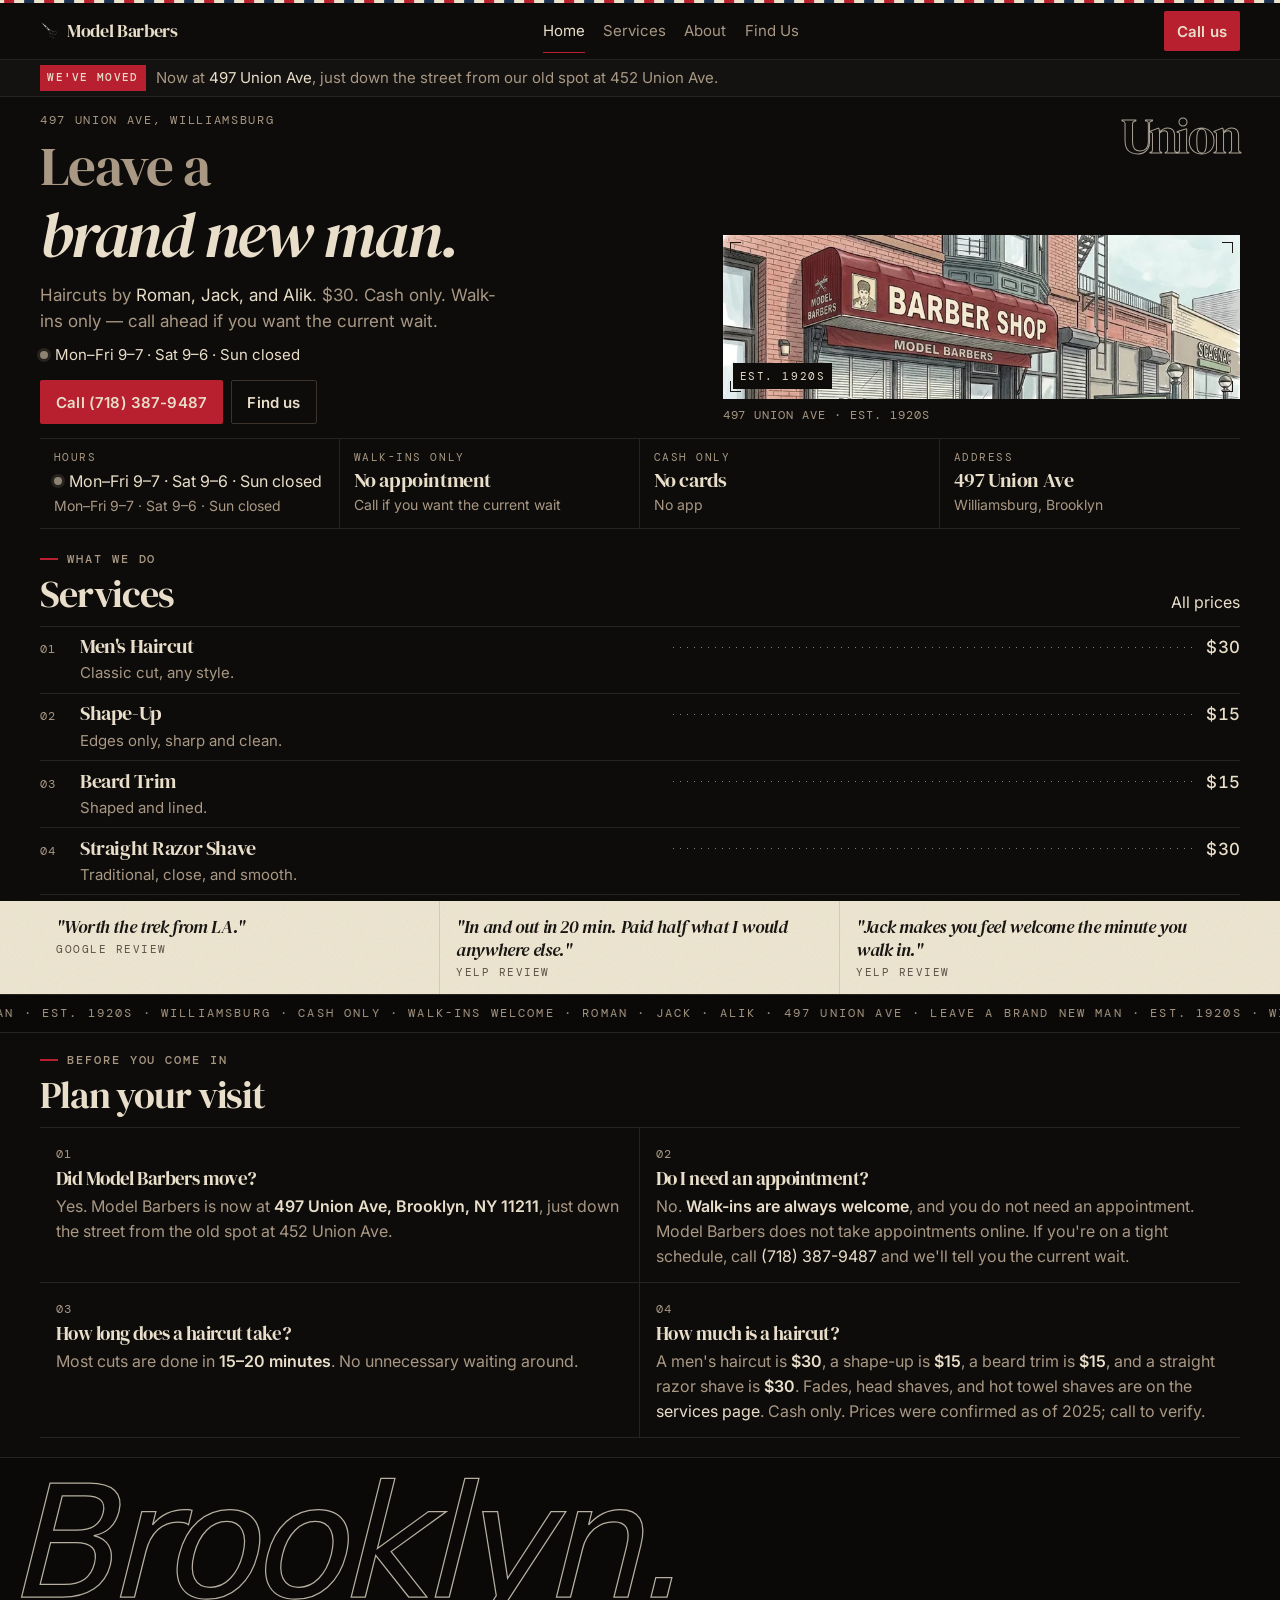
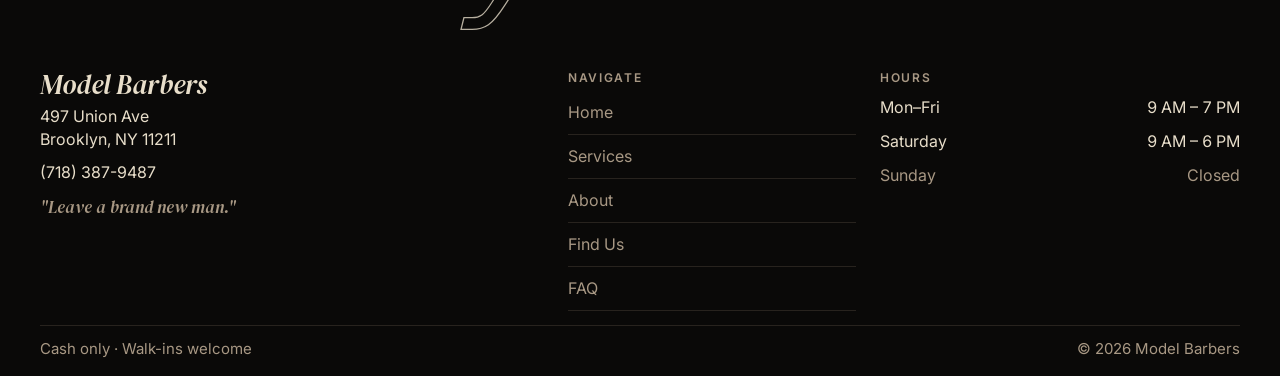
==== commit ccd5dc12: "Emphasize the whole hero phrase "brand new man." Set that line in the italic display face, a step la" ====
--- a/index.html
+++ b/index.html
@@ -35,7 +35,7 @@
 
   <link rel="preconnect" href="https://fonts.googleapis.com" />
   <link rel="preconnect" href="https://fonts.gstatic.com" crossorigin />
-  <link href="https://fonts.googleapis.com/css2?family=DM+Mono:wght@400&family=DM+Serif+Display:ital@0;1&family=Inter:wght@400;500;600&display=swap" rel="stylesheet" />
+  <link href="https://fonts.googleapis.com/css2?family=DM+Mono:wght@400;500&family=DM+Serif+Display:ital@0;1&family=Fraunces:ital,opsz,wght@1,144,500&family=Inter:wght@400;500;600&display=swap" rel="stylesheet" />
 
   <link rel="stylesheet" href="tokens.css" />
   <link rel="stylesheet" href="styles.css" />
@@ -202,22 +202,17 @@
   }
   </script>
 </head>
-<body>
+<body class="page-home">
   <a class="skip-link" href="#main-content">Skip to main content</a>
 
-  <!-- ── HEADER ─────────────────────────────────────────────── -->
   <header class="site-header" id="top">
-    <div class="top-stripe" aria-hidden="true">
-      <span class="top-stripe-track"></span>
-    </div>
+    <div class="top-stripe" aria-hidden="true"><span class="top-stripe-track"></span></div>
     <div class="container nav-wrap">
       <a href="index.html" class="logo" aria-label="Model Barbers — home">
-        <img src="scissors-closed-32.png" alt="" width="20" height="20" loading="eager" decoding="async" />
+        <img src="scissors-closed-32.png" alt="" width="20" height="20" decoding="async" />
         Model Barbers
       </a>
-
       <nav aria-label="Primary navigation">
-        <!-- Desktop links -->
         <ul class="nav-links" role="list">
           <li><a href="index.html" aria-current="page">Home</a></li>
           <li><a href="services.html">Services</a></li>
@@ -225,17 +220,13 @@
           <li><a href="find-us.html">Find Us</a></li>
         </ul>
       </nav>
-
       <a class="btn btn-primary btn-sm nav-cta" href="tel:+17183879487">Call us</a>
-
-      <!-- Mobile toggle -->
       <button class="nav-toggle" aria-expanded="false" aria-controls="nav-overlay" aria-label="Open menu">
         <span class="nav-toggle-icon" aria-hidden="true"></span>
       </button>
     </div>
   </header>
 
-  <!-- Mobile full-screen overlay -->
   <div class="nav-overlay" id="nav-overlay" aria-hidden="true">
     <ul class="nav-overlay-links" role="list">
       <li><a href="index.html">Home</a></li>
@@ -243,101 +234,145 @@
       <li><a href="about.html">About</a></li>
       <li><a href="find-us.html">Find Us</a></li>
     </ul>
-    <a class="btn btn-primary nav-overlay-cta" href="tel:+17183879487">Call&nbsp;&nbsp;(718)&nbsp;387-9487</a>
+    <a class="btn btn-primary nav-overlay-cta" href="tel:+17183879487">Call (718) 387-9487</a>
   </div>
 
-  <main id="main-content">
-
+  <main id="main-content" class="page-shell">
     <aside class="moved-notice" aria-label="We've moved">
-      <div class="container">
-        <p class="moved-line">
-          <span class="moved-rule" aria-hidden="true"></span>
-          <span class="moved-kicker">We've moved</span>
-          <span class="moved-sep" aria-hidden="true">·</span>
-          <span class="moved-place"><a href="find-us.html">497 Union Ave</a><span class="moved-more">, down the street from 452</span></span>
-        </p>
-      </div>
+      <p class="moved-line">
+        <span class="moved-badge">We've moved</span>
+        <span class="moved-detail">
+          <span class="moved-short">Now at <a href="find-us.html">497 Union Ave</a>, from 452.</span>
+          <span class="moved-long">Now at <a href="find-us.html">497 Union Ave</a>, just down the street from our old spot at 452 Union Ave.</span>
+        </span>
+      </p>
     </aside>
 
-    <!-- ── HERO ───────────────────────────────────────────────── -->
-    <section class="hero visible" aria-labelledby="hero-headline">
+    <section class="hero" aria-labelledby="hero-headline">
       <div class="container hero-grid">
-
-        <div class="hero-content stagger-group">
-          <p class="hero-eyebrow"><a href="find-us.html">497 Union Ave, Williamsburg, Brooklyn</a></p>
-
-          <h1 class="hero-headline mask-reveal" id="hero-headline">
-            <span class="mask-line"><span class="hero-leadin">Leave a</span></span>
-            <span class="mask-line hero-focus"><span><em>brand new man.</em></span></span>
+        <div class="hero-copy">
+          <p class="hero-kicker"><a href="find-us.html">497 Union Ave, Williamsburg</a></p>
+          <h1 class="mask-lines" id="hero-headline">
+            <span class="mask-line"><span>Leave a</span></span>
+            <span class="mask-line mask-line-em"><span><em>brand new man.</em></span></span>
           </h1>
-
-          <div class="hero-availability" data-shop-status>
-            <span class="availability-dot" data-shop-dot aria-hidden="true"></span>
-            <span class="availability-text" data-shop-status-text>Walk-ins welcome</span>
-          </div>
-
           <p class="hero-sub">Haircuts by <a href="about.html">Roman, Jack, and Alik</a>. $30. Cash only. Walk-ins only — call ahead if you want the current wait.</p>
-
+          <p class="shop-status hero-status" data-shop-status>
+            <span class="availability-dot" aria-hidden="true"></span>
+            <span data-status-text>Mon–Fri 9–7 · Sat 9–6 · Sun closed</span>
+          </p>
           <div class="hero-cta-group">
-            <a class="btn btn-primary" href="tel:+17183879487">Call&nbsp;&nbsp;(718)&nbsp;387-9487</a>
-            <a class="btn btn-ghost" href="find-us.html">Find us ↗</a>
+            <a class="btn btn-primary" href="tel:+17183879487">Call (718) 387-9487</a>
+            <a class="btn btn-ghost" href="find-us.html">Find us</a>
           </div>
         </div>
 
         <div class="hero-media-col">
-          <div class="hero-img-wrap photo-frame" data-frame="hero">
+          <p class="hero-watermark" aria-hidden="true">Union</p>
+          <div class="frame hero-frame photo-frame">
+            <span class="crops" aria-hidden="true"><i></i><i></i><i></i><i></i></span>
             <picture>
               <source
                 type="image/webp"
                 srcset="storefront-800.webp 800w, storefront.webp 1400w"
-                sizes="(min-width: 768px) 560px, 100vw"
+                sizes="(min-width: 860px) 480px, 100vw"
               />
               <img
                 src="storefront.jpg"
                 srcset="storefront-800.jpg 800w, storefront.jpg 1400w"
-                sizes="(min-width: 768px) 560px, 100vw"
-                alt="Model Barbers storefront on Union Avenue in Williamsburg, Brooklyn, with a red awning, barber pole, and Open sign"
+                sizes="(min-width: 860px) 480px, 100vw"
+                alt="Illustration of the Model Barbers storefront: a red awning on a brick building along a Brooklyn sidewalk"
                 width="1400" height="782"
-                loading="eager" fetchpriority="high" decoding="async"
+                fetchpriority="high" decoding="async"
               />
             </picture>
-          </div>
-          <p class="hero-caption">497 Union Ave &nbsp;·&nbsp; Est. 1920s</p>
-        </div>
-
-      </div>
-
-      <div class="facts-strip">
-        <ul class="container facts">
-          <li class="fact">
-            <span class="fact-kicker">Hours</span>
-            <span class="fact-value">Mon–Fri 9 AM–7 PM · Sat 9 AM–6 PM</span>
-          </li>
-          <li class="fact">
-            <span class="fact-kicker">Visit</span>
-            <span class="fact-value">Walk-ins only</span>
-          </li>
-          <li class="fact">
-            <span class="fact-kicker">Pay</span>
-            <span class="fact-value">Cash only</span>
-          </li>
-          <li class="fact">
-            <span class="fact-kicker">Shop</span>
-            <a class="fact-value" href="find-us.html">497 Union Ave</a>
-          </li>
-        </ul>
+            <span class="photo-chip">Est. 1920s</span>
+          </div>
+          <p class="hero-caption">497 Union Ave · Est. 1920s</p>
+        </div>
+      </div>
+
+      <div class="container">
+        <section class="facts" aria-label="Shop facts">
+          <div class="facts-grid">
+            <div class="fact">
+              <p class="fact-kicker">Hours</p>
+              <p class="shop-status" data-shop-status>
+                <span class="availability-dot" aria-hidden="true"></span>
+                <span data-status-text>Mon–Fri 9–7 · Sat 9–6 · Sun closed</span>
+              </p>
+              <p class="fact-note">Mon–Fri 9–7 · Sat 9–6 · Sun closed</p>
+            </div>
+            <div class="fact">
+              <p class="fact-kicker">Walk-ins only</p>
+              <p class="fact-value">No appointment</p>
+              <p class="fact-note">Call if you want the current wait</p>
+            </div>
+            <div class="fact">
+              <p class="fact-kicker">Cash only</p>
+              <p class="fact-value">No cards</p>
+              <p class="fact-note">No app</p>
+            </div>
+            <div class="fact">
+              <p class="fact-kicker">Address</p>
+              <p class="fact-value"><a href="find-us.html">497 Union Ave</a></p>
+              <p class="fact-note">Williamsburg, Brooklyn</p>
+            </div>
+          </div>
+        </section>
       </div>
     </section>
 
-    <!-- ── SOCIAL PROOF ────────────────────────────────────────── -->
-    <section class="proof-strip paper" aria-label="Customer reviews">
+    <section class="section" id="services" aria-labelledby="services-heading">
+      <div class="container">
+        <div class="section-header">
+          <div>
+            <p class="section-label">What we do</p>
+            <h2 id="services-heading">Services</h2>
+          </div>
+          <a class="section-link" href="services.html">All prices</a>
+        </div>
+        <div class="ledger" role="table" aria-label="Featured services">
+          <div class="menu-row" role="row">
+            <span class="idx" role="cell">01</span>
+            <span class="item-name" role="cell"><a href="services.html#mens-haircut">Men's Haircut</a></span>
+            <span class="leader" role="presentation" aria-hidden="true"></span>
+            <span class="price" role="cell">$30</span>
+            <span class="item-desc" role="cell">Classic cut, any style.</span>
+          </div>
+          <div class="menu-row" role="row">
+            <span class="idx" role="cell">02</span>
+            <span class="item-name" role="cell"><a href="services.html#shape-up">Shape-Up</a></span>
+            <span class="leader" role="presentation" aria-hidden="true"></span>
+            <span class="price" role="cell">$15</span>
+            <span class="item-desc" role="cell">Edges only, sharp and clean.</span>
+          </div>
+          <div class="menu-row" role="row">
+            <span class="idx" role="cell">03</span>
+            <span class="item-name" role="cell"><a href="services.html#beard-trim">Beard Trim</a></span>
+            <span class="leader" role="presentation" aria-hidden="true"></span>
+            <span class="price" role="cell">$15</span>
+            <span class="item-desc" role="cell">Shaped and lined.</span>
+          </div>
+          <div class="menu-row" role="row">
+            <span class="idx" role="cell">04</span>
+            <span class="item-name" role="cell"><a href="services.html#straight-razor-shave">Straight Razor Shave</a></span>
+            <span class="leader" role="presentation" aria-hidden="true"></span>
+            <span class="price" role="cell">$30</span>
+            <span class="item-desc" role="cell">Traditional, close, and smooth.</span>
+          </div>
+        </div>
+      </div>
+    </section>
+
+    <section class="proof grain" aria-label="Customer reviews">
       <div class="container proof-grid">
         <div class="proof-item">
           <p class="proof-quote">"Worth the trek from LA."</p>
           <p class="proof-source">Google Review</p>
         </div>
         <div class="proof-item">
-          <p class="proof-quote">"In and out in 20&nbsp;min. Paid half what I would anywhere else."</p>
+          <p class="proof-quote">"In and out in 20 min. Paid half what I would anywhere else."</p>
           <p class="proof-source">Yelp Review</p>
         </div>
         <div class="proof-item">
@@ -347,58 +382,14 @@
       </div>
     </section>
 
-    <!-- ── MARQUEE ─────────────────────────────────────────────── -->
-    <div class="marquee-strip" aria-hidden="true">
+    <div class="marquee" aria-hidden="true">
       <div class="marquee-track" id="marquee-track">
-        <span class="marquee-content">Leave a brand new man &nbsp;·&nbsp; Est. 1920s &nbsp;·&nbsp; Williamsburg, Brooklyn &nbsp;·&nbsp; Cash Only &nbsp;·&nbsp; Walk-Ins Welcome &nbsp;·&nbsp; Roman &nbsp;·&nbsp; Jack &nbsp;·&nbsp; Alik &nbsp;·&nbsp; Opens 9&thinsp;AM &nbsp;·&nbsp; 497 Union Ave &nbsp;·&nbsp;&nbsp;</span>
-        <span class="marquee-content" aria-hidden="true">Leave a brand new man &nbsp;·&nbsp; Est. 1920s &nbsp;·&nbsp; Williamsburg, Brooklyn &nbsp;·&nbsp; Cash Only &nbsp;·&nbsp; Walk-Ins Welcome &nbsp;·&nbsp; Roman &nbsp;·&nbsp; Jack &nbsp;·&nbsp; Alik &nbsp;·&nbsp; Opens 9&thinsp;AM &nbsp;·&nbsp; 497 Union Ave &nbsp;·&nbsp;&nbsp;</span>
+        <span class="marquee-content">Leave a brand new man · Est. 1920s · Williamsburg · Cash only · Walk-ins welcome · Roman · Jack · Alik · 497 Union Ave ·&nbsp;</span>
+        <span class="marquee-content">Leave a brand new man · Est. 1920s · Williamsburg · Cash only · Walk-ins welcome · Roman · Jack · Alik · 497 Union Ave ·&nbsp;</span>
       </div>
     </div>
 
-    <!-- ── SERVICES PREVIEW ────────────────────────────────────── -->
-    <section class="section" id="services" aria-labelledby="services-heading">
-      <div class="container">
-        <div class="price-sheet draw-rows">
-        <div class="section-header">
-          <div>
-            <p class="section-label">What we do</p>
-            <h2 id="services-heading">Services</h2>
-          </div>
-          <a href="services.html" class="section-link">See all services &amp; prices →</a>
-        </div>
-
-        <div class="service-list" role="table" aria-label="Featured services">
-          <div class="service-row scroll-item" role="row">
-            <span class="service-name" role="cell"><a href="services.html#mens-haircut">Men's Haircut</a></span>
-            <span class="service-desc" role="cell">Classic cut, any style.</span>
-            <span class="service-leader" role="presentation" aria-hidden="true"></span>
-            <span class="service-price" role="cell">$30</span>
-          </div>
-          <div class="service-row scroll-item" role="row">
-            <span class="service-name" role="cell"><a href="services.html#shape-up">Shape-Up</a></span>
-            <span class="service-desc" role="cell">Edges only, sharp and clean.</span>
-            <span class="service-leader" role="presentation" aria-hidden="true"></span>
-            <span class="service-price" role="cell">$15</span>
-          </div>
-          <div class="service-row scroll-item" role="row">
-            <span class="service-name" role="cell"><a href="services.html#beard-trim">Beard Trim</a></span>
-            <span class="service-desc" role="cell">Shaped and lined.</span>
-            <span class="service-leader" role="presentation" aria-hidden="true"></span>
-            <span class="service-price" role="cell">$15</span>
-          </div>
-          <div class="service-row scroll-item" role="row">
-            <span class="service-name" role="cell"><a href="services.html#straight-razor-shave">Straight Razor Shave</a></span>
-            <span class="service-desc" role="cell">Traditional, close, and smooth.</span>
-            <span class="service-leader" role="presentation" aria-hidden="true"></span>
-            <span class="service-price" role="cell">$30</span>
-          </div>
-        </div>
-        </div>
-      </div>
-    </section>
-
-    <!-- ── PLAN YOUR VISIT / FAQ ───────────────────────────────── -->
-    <section class="section reveal" id="faq" aria-labelledby="visit-heading">
+    <section class="section" id="faq" aria-labelledby="visit-heading">
       <div class="container">
         <div class="section-header">
           <div>
@@ -406,55 +397,34 @@
             <h2 id="visit-heading">Plan your visit</h2>
           </div>
         </div>
-
-        <div class="visit-layout">
-          <aside class="visit-panel">
-            <p class="section-label">Right now</p>
-            <p class="visit-status" data-shop-status>
-              <span class="availability-dot" data-shop-dot aria-hidden="true"></span>
-              <span data-shop-status-text>Walk-ins welcome</span>
-            </p>
-            <table class="hours-table">
-              <tbody>
-                <tr><th scope="row">Mon–Fri</th><td>9 AM – 7 PM</td></tr>
-                <tr><th scope="row">Saturday</th><td>9 AM – 6 PM</td></tr>
-                <tr class="closed"><th scope="row">Sunday</th><td>Closed</td></tr>
-              </tbody>
-            </table>
-            <a class="btn btn-primary" href="tel:+17183879487">Call&nbsp;&nbsp;(718)&nbsp;387-9487</a>
-            <p class="visit-aside-note">Cash only</p>
-          </aside>
-
-          <div class="visit-grid">
-            <div class="visit-item scroll-item">
-              <span class="visit-num">01</span>
-              <h3 class="visit-q">Did Model Barbers move?</h3>
-              <p class="visit-a">Yes. Model Barbers is now at <strong>497 Union Ave, Brooklyn, NY 11211</strong>, just down the street from the old spot at 452 Union Ave.</p>
-            </div>
-            <div class="visit-item scroll-item">
-              <span class="visit-num">02</span>
-              <h3 class="visit-q">Do I need an appointment?</h3>
-              <p class="visit-a">No. <strong>Walk-ins are always welcome</strong>, and you do not need an appointment. Model Barbers does not take appointments online. If you're on a tight schedule, call <a href="tel:+17183879487">(718) 387-9487</a> and we'll tell you the current wait.</p>
-            </div>
-            <div class="visit-item scroll-item">
-              <span class="visit-num">03</span>
-              <h3 class="visit-q">How long does a haircut take?</h3>
-              <p class="visit-a">Most cuts are done in <strong>15–20 minutes</strong>. No unnecessary waiting around.</p>
-            </div>
-            <div class="visit-item scroll-item">
-              <span class="visit-num">04</span>
-              <h3 class="visit-q">How much is a haircut?</h3>
-              <p class="visit-a">A men's haircut is <strong>$30</strong>, a shape-up is <strong>$15</strong>, a beard trim is <strong>$15</strong>, and a straight razor shave is <strong>$30</strong>. Fades, head shaves, and hot towel shaves are on the <a href="services.html">services page</a>. Cash only. Prices were confirmed as of 2025; call to verify.</p>
-            </div>
+        <div class="visit-grid">
+          <div class="visit-item">
+            <span class="visit-num">01</span>
+            <h3 class="visit-q">Did Model Barbers move?</h3>
+            <p class="visit-a">Yes. Model Barbers is now at <strong>497 Union Ave, Brooklyn, NY 11211</strong>, just down the street from the old spot at 452 Union Ave.</p>
+          </div>
+          <div class="visit-item">
+            <span class="visit-num">02</span>
+            <h3 class="visit-q">Do I need an appointment?</h3>
+            <p class="visit-a">No. <strong>Walk-ins are always welcome</strong>, and you do not need an appointment. Model Barbers does not take appointments online. If you're on a tight schedule, call <a href="tel:+17183879487">(718) 387-9487</a> and we'll tell you the current wait.</p>
+          </div>
+          <div class="visit-item">
+            <span class="visit-num">03</span>
+            <h3 class="visit-q">How long does a haircut take?</h3>
+            <p class="visit-a">Most cuts are done in <strong>15–20 minutes</strong>. No unnecessary waiting around.</p>
+          </div>
+          <div class="visit-item">
+            <span class="visit-num">04</span>
+            <h3 class="visit-q">How much is a haircut?</h3>
+            <p class="visit-a">A men's haircut is <strong>$30</strong>, a shape-up is <strong>$15</strong>, a beard trim is <strong>$15</strong>, and a straight razor shave is <strong>$30</strong>. Fades, head shaves, and hot towel shaves are on the <a href="services.html">services page</a>. Cash only. Prices were confirmed as of 2025; call to verify.</p>
           </div>
         </div>
       </div>
     </section>
-
   </main>
 
-  <!-- ── FOOTER ─────────────────────────────────────────────────── -->
   <footer class="site-footer">
+    <p class="footer-wordmark" aria-hidden="true"><span>Brooklyn.</span></p>
     <div class="container footer-grid">
       <div class="footer-brand">
         <p class="footer-name">Model Barbers</p>
@@ -464,7 +434,6 @@
         </address>
         <p class="footer-tagline">"Leave a brand new man."</p>
       </div>
-
       <div class="footer-col">
         <p class="footer-heading">Navigate</p>
         <ul class="footer-nav-list" role="list">
@@ -475,7 +444,6 @@
           <li><a href="index.html#faq">FAQ</a></li>
         </ul>
       </div>
-
       <div class="footer-col">
         <p class="footer-heading">Hours</p>
         <table class="hours-table">
@@ -487,15 +455,13 @@
         </table>
       </div>
     </div>
-
     <div class="container footer-foot">
-      <p class="footer-note">Cash only &nbsp;·&nbsp; Walk-ins welcome</p>
-      <p class="footer-note copyright">&copy; <span id="year"></span> Model Barbers</p>
+      <p class="footer-note">Cash only · Walk-ins welcome</p>
+      <p class="footer-note copyright">© <span id="year"></span> Model Barbers</p>
     </div>
   </footer>
 
   <a class="floating-call" href="tel:+17183879487" aria-label="Call Model Barbers">Call (718) 387-9487</a>
-
   <script src="script.js" defer></script>
 </body>
 </html>
--- a/styles.css
+++ b/styles.css
@@ -1,1490 +1,1131 @@
 /* ═══════════════════════════════════════════════════════════
-   MODEL BARBERS — Styles
-   Classic Editorial. Tokens live in tokens.css.
+   MODEL BARBERS — Option C, Letterpress Ledger
+   Tokens live in tokens.css. No build step.
    ═══════════════════════════════════════════════════════════ */
 
-/* tokens.css is linked before this file on every page.
-   It is not @imported, so the browser can download both stylesheets at once. */
-
-/* ── Reset ────────────────────────────────────────────────── */
 *, *::before, *::after { box-sizing: border-box; margin: 0; padding: 0; }
 
 html {
-  scroll-behavior: smooth;
-  scroll-padding-top: calc(var(--header-h) + var(--stripe-h) + 1rem);
+  scroll-padding-top: calc(var(--header-h) + var(--stripe-h) + 12px);
   font-size: 16px;
   color-scheme: dark;
+  overflow-x: clip;
 }
 
 body {
   font-family: var(--font-body);
   font-weight: 400;
   font-size: var(--text-base);
-  line-height: 1.65;
+  line-height: 1.55;
   background: var(--bg);
   color: var(--text-primary);
   overflow-x: clip;
   -webkit-font-smoothing: antialiased;
-  -moz-osx-font-smoothing: grayscale;
+  text-rendering: optimizeLegibility;
 }
 
 img { display: block; max-width: 100%; height: auto; }
-a   { color: inherit; }
-em  { font-style: italic; }
+a { color: inherit; }
+em { font-style: italic; }
 address { font-style: normal; }
-strong  { font-weight: 600; color: var(--text-primary); }
-
-::-webkit-scrollbar { width: 4px; }
+strong { font-weight: 600; }
+button { font: inherit; color: inherit; background: none; border: 0; }
+ul { list-style: none; }
+
+::selection { background: var(--accent); color: var(--on-accent); }
+
+::-webkit-scrollbar { width: 8px; }
 ::-webkit-scrollbar-track { background: var(--bg); }
 ::-webkit-scrollbar-thumb { background: var(--border-hi); }
 
 /* ── Cursors ──────────────────────────────────────────────── */
 :root {
-  --cur-open:   url("scissors-opened-32.png") 16 16;
-  --cur-closed: url("scissors-closed-32.png") 16 16;
-}
-html, body, body *              { cursor: var(--cur-open),   auto; }
-html.snipping,
-html.snipping body,
-html.snipping body *            { cursor: var(--cur-closed), auto; }
-input, textarea, select,
-[contenteditable]               { cursor: auto  !important; }
-input[type="text"], input[type="search"], input[type="email"],
-input[type="url"], input[type="password"], input[type="tel"],
-input[type="number"], textarea  { cursor: text  !important; }
+  --cur-open:   url("scissors-opened-32.png") 16 16, auto;
+  --cur-closed: url("scissors-closed-32.png") 16 16, auto;
+  --grain: url("data:image/svg+xml,%3Csvg xmlns='http://www.w3.org/2000/svg' width='160' height='160'%3E%3Cfilter id='n'%3E%3CfeTurbulence type='fractalNoise' baseFrequency='.8' numOctaves='2' stitchTiles='stitch'/%3E%3C/filter%3E%3Crect width='160' height='160' filter='url(%23n)' opacity='.55'/%3E%3C/svg%3E");
+}
+
+html, body, body * { cursor: var(--cur-open); }
+html.snipping, html.snipping body, html.snipping body * { cursor: var(--cur-closed); }
+input, textarea, select, [contenteditable] { cursor: auto !important; }
 
 /* ── Accessibility ────────────────────────────────────────── */
 .skip-link {
-  position: absolute; top: 0; left: -9999px;
-  background: #f0c060; color: #111; padding: .5rem 1rem;
-  font-weight: 600; font-size: var(--text-sm); z-index: 9999;
-}
-.skip-link:focus { left: 1rem; top: var(--sp-2); }
+  position: absolute;
+  left: 1rem;
+  top: 0;
+  transform: translateY(-120%);
+  background: #f0c060;
+  color: #111;
+  padding: 0.5rem 1rem;
+  font-weight: 600;
+  z-index: 400;
+}
+.skip-link:focus { transform: none; top: 0.5rem; }
 
 .sr-only {
   position: absolute; width: 1px; height: 1px;
   padding: 0; margin: -1px; overflow: hidden;
-  clip: rect(0,0,0,0); white-space: nowrap; border: 0;
+  clip: rect(0, 0, 0, 0); white-space: nowrap; border: 0;
 }
 
 :focus-visible { outline: 2px solid #f0c060; outline-offset: 3px; }
 
 /* ── Layout ───────────────────────────────────────────────── */
 .container {
-  width: min(100% - var(--sp-4), var(--max-w));
+  width: min(var(--max-w), calc(100% - 2rem));
   margin-inline: auto;
 }
 
-/* ── Typography ───────────────────────────────────────────── */
-h1, h2, h3, h4 {
+.page-shell { position: relative; z-index: 1; }
+
+h1, h2, h3 {
   font-family: var(--font-display);
-  line-height: 1.08;
   font-weight: 400;
-  letter-spacing: -0.02em;
+  letter-spacing: -0.03em;
   color: var(--text-primary);
-}
-h1 { font-size: var(--text-hero); }
-h2 { font-size: var(--text-4xl); }
-h3 { font-size: var(--text-2xl); }
-
-p + p { margin-top: 1em; }
-
-/* Sliding red rule — the hover cue. The scissors cursor stays. */
-.rule-link,
-.nav-links a,
-.nav-overlay-links a,
-.breadcrumb a,
-.moved-notice a,
-.footer-nav-list a,
-.footer-brand a,
-.section-link,
-.hero-eyebrow a,
-.hero-sub a,
-.service-name a,
-.barber-name a,
-.visit-a a,
-.about-prose a,
-.honest-box a,
-.services-footer a,
-.getting-here a,
-.contact-block a,
-.phone-large,
-.map-links a,
-.fact a,
-.logo {
+  text-wrap: balance;
+}
+
+h1 { font-size: var(--text-hero); line-height: 1.08; }
+h1 em {
+  font-family: var(--font-sign);
+  font-style: italic;
+  font-weight: 500;
+  font-synthesis: none;
+}
+h2 { font-size: clamp(1.7rem, 3vw, 2.35rem); line-height: 1.12; }
+h3 { font-size: 1.2rem; line-height: 1.2; }
+
+/* Masked lines keep descenders inside the clip box. */
+.mask-line { display: block; overflow: hidden; }
+.mask-line > span {
+  display: block;
+  line-height: 1.12;
+  padding-bottom: 0.2em;
+  margin-bottom: -0.16em;
+}
+
+.section-label {
+  display: flex;
+  align-items: center;
+  gap: 0.55rem;
+  margin-bottom: 0.3rem;
+  font-family: var(--font-mono);
+  font-size: 0.75rem;
+  font-weight: 500;
+  letter-spacing: 0.16em;
+  text-transform: uppercase;
+  color: var(--text-secondary);
+}
+.section-label::before {
+  content: "";
+  width: 1.15rem;
+  height: 2px;
+  background: var(--accent);
+  flex: none;
+}
+
+.section { padding: 1.15rem 0 0.35rem; }
+
+.section-header {
+  display: flex;
+  align-items: flex-end;
+  justify-content: space-between;
+  gap: 1rem;
+  margin-bottom: 0.65rem;
+}
+
+.lead {
+  max-width: 62ch;
+  margin-top: 0.45rem;
+  font-size: var(--text-body);
+  color: var(--text-secondary);
+}
+
+.page-intro { padding: 1rem 0 0.35rem; }
+.breadcrumb {
+  display: flex;
+  flex-wrap: wrap;
+  gap: 0.4rem;
+  align-items: center;
+  margin-bottom: 0.55rem;
+  font-family: var(--font-mono);
+  font-size: 0.75rem;
+  letter-spacing: 0.12em;
+  text-transform: uppercase;
+  color: var(--text-secondary);
+}
+
+/* Sliding red rule. The scissors cursor stays. */
+a:where(:not(.btn):not(.logo):not(.floating-call):not(.map-art):not(.nav-overlay-cta)) {
   text-decoration: none;
   background-image: linear-gradient(var(--accent), var(--accent));
   background-repeat: no-repeat;
   background-position: 0 100%;
-  background-size: 0 1px;
-}
-
-/* ════════════════════════════════════════════════════════════
-   HEADER
-   ════════════════════════════════════════════════════════════ */
+  background-size: 0 1.5px;
+  transition: background-size var(--dur-mid) var(--ease-out), color var(--dur-fast);
+}
+a:where(:not(.btn):not(.logo):not(.floating-call):not(.map-art):not(.nav-overlay-cta)):hover,
+a:where(:not(.btn):not(.logo):not(.floating-call):not(.map-art):not(.nav-overlay-cta)):focus-visible,
+a[aria-current="page"] {
+  background-size: 100% 1.5px;
+}
+
+.grain { position: relative; isolation: isolate; }
+.grain::before {
+  content: "";
+  position: absolute;
+  inset: 0;
+  z-index: 0;
+  pointer-events: none;
+  opacity: 0.22;
+  background-image: var(--grain);
+  background-size: 160px 160px;
+  mix-blend-mode: multiply;
+}
+.grain > * { position: relative; z-index: 1; }
+
+/* ── Buttons ──────────────────────────────────────────────── */
+.btn {
+  display: inline-flex;
+  align-items: center;
+  justify-content: center;
+  min-height: 44px;
+  padding: 0.5rem 0.95rem;
+  border: 1px solid transparent;
+  border-radius: var(--radius-sm);
+  font-size: 0.9375rem;
+  font-weight: 600;
+  line-height: 1;
+  text-decoration: none;
+  letter-spacing: 0.01em;
+}
+.btn-primary { background: var(--accent); color: var(--on-accent); }
+.btn-primary:hover { background: var(--accent-hi); }
+.btn-ghost { color: var(--text-primary); border-color: var(--border-hi); }
+.btn-ghost:hover { border-color: var(--text-secondary); }
+.btn-sm { min-height: 40px; padding-inline: 0.75rem; }
+.hero-cta-group { display: flex; flex-wrap: wrap; gap: 0.5rem; margin-top: 0.85rem; }
+
+/* ── Header + pole ────────────────────────────────────────── */
 .site-header {
-  position: sticky; top: 0; z-index: 200;
-  background: rgba(14, 12, 10, 0.97);
+  position: sticky;
+  top: 0;
+  z-index: 200;
+  background: var(--bg);
   border-bottom: 1px solid var(--border-vis);
-  backdrop-filter: blur(20px);
-  will-change: transform;
-}
-
-/* Barber-pole stripe */
-.top-stripe { height: var(--stripe-h); overflow: hidden; flex-shrink: 0; }
+}
+
+.top-stripe { height: var(--stripe-h); overflow: hidden; }
 .top-stripe-track {
-  display: block; width: 200%; height: 100%;
+  display: block;
+  height: 100%;
+  width: calc(100% + 80px);
+  margin-left: -40px;
+  background-image: repeating-linear-gradient(
+    90deg,
+    var(--accent) 0 10px,
+    #EDE4CE 10px 20px,
+    #1C3050 20px 30px,
+    #EDE4CE 30px 40px
+  );
   will-change: transform;
   transform: translate3d(0, 0, 0);
-  background: repeating-linear-gradient(
-    90deg,
-    var(--accent)      0 10px,
-    #EDE4CE           10px 20px,
-    #1C3050           20px 30px,
-    #EDE4CE           30px 40px
-  );
+  backface-visibility: hidden;
 }
 
 .nav-wrap {
-  display: flex; align-items: center;
-  justify-content: space-between; gap: var(--sp-2);
+  display: flex;
+  align-items: center;
+  justify-content: space-between;
+  gap: 0.75rem;
   height: var(--header-h);
   min-width: 0;
   transition: height var(--dur-mid) var(--ease-std);
 }
-
-/* Compress on scroll */
 .site-header.slim .nav-wrap { height: var(--header-slim); }
 
-/* Move notice — one line, red rule, no red text */
+.logo {
+  display: inline-flex;
+  align-items: center;
+  gap: 0.45rem;
+  min-height: 44px;
+  font-family: var(--font-display);
+  font-size: 1.15rem;
+  letter-spacing: -0.02em;
+  text-decoration: none;
+  white-space: nowrap;
+}
+.logo img { width: 20px; height: 20px; }
+
+.nav-links { display: flex; align-items: center; gap: 1.15rem; }
+.nav-links a {
+  display: inline-flex;
+  align-items: center;
+  min-height: 44px;
+  font-size: 0.9375rem;
+  color: var(--text-secondary);
+}
+.nav-links a:hover,
+.nav-links a[aria-current="page"] { color: var(--text-primary); }
+
+.nav-toggle {
+  display: none;
+  width: 44px;
+  height: 44px;
+  align-items: center;
+  justify-content: center;
+  border: 1px solid var(--border-hi);
+  flex: none;
+}
+.nav-toggle-icon,
+.nav-toggle-icon::before,
+.nav-toggle-icon::after {
+  display: block;
+  width: 16px;
+  height: 1.5px;
+  background: var(--text-primary);
+  position: relative;
+}
+.nav-toggle-icon::before,
+.nav-toggle-icon::after {
+  content: "";
+  position: absolute;
+  left: 0;
+}
+.nav-toggle-icon::before { top: -6px; }
+.nav-toggle-icon::after { top: 6px; }
+.nav-toggle[aria-expanded="true"] .nav-toggle-icon { background: transparent; }
+.nav-toggle[aria-expanded="true"] .nav-toggle-icon::before { top: 0; transform: rotate(45deg); }
+.nav-toggle[aria-expanded="true"] .nav-toggle-icon::after { top: 0; transform: rotate(-45deg); }
+
+.nav-overlay {
+  position: fixed;
+  inset: 0;
+  z-index: 190;
+  display: none;
+  flex-direction: column;
+  justify-content: flex-end;
+  gap: 0.25rem;
+  padding: 5rem 1.25rem 1.5rem;
+  background: rgba(14, 12, 10, 0.97);
+}
+.nav-overlay.open { display: flex; }
+.nav-overlay-links a {
+  display: flex;
+  align-items: center;
+  min-height: 48px;
+  font-family: var(--font-display);
+  font-size: clamp(2rem, 8vw, 2.75rem);
+  line-height: 1.15;
+  letter-spacing: -0.03em;
+}
+.nav-overlay-cta { margin-top: 0.75rem; align-self: flex-start; }
+
+/* ── Moved notice, one line ───────────────────────────────── */
 .moved-notice {
   background: var(--bg-elevated);
   border-bottom: 1px solid var(--border-vis);
 }
-.moved-notice .container {
-  min-height: 44px;
-  display: flex;
-  align-items: center;
-}
 .moved-line {
   display: flex;
   align-items: center;
+  gap: 0.65rem;
+  width: min(var(--max-w), calc(100% - 2rem));
+  margin-inline: auto;
+  min-height: 36px;
+  padding: 0.3rem 0;
+  white-space: nowrap;
+}
+.moved-badge {
+  flex: none;
+  background: var(--accent);
+  color: var(--on-accent);
+  font-family: var(--font-mono);
+  font-size: 0.6875rem;
+  font-weight: 500;
+  letter-spacing: 0.12em;
+  text-transform: uppercase;
+  padding: 0.28rem 0.45rem;
+}
+.moved-detail { font-size: 0.9375rem; color: var(--text-secondary); min-width: 0; overflow: hidden; text-overflow: ellipsis; }
+.moved-long { display: none; }
+.moved-detail a { color: var(--text-primary); }
+
+/* ── Hero ─────────────────────────────────────────────────── */
+.hero { position: relative; padding: 0.85rem 0 0.15rem; }
+.hero-grid {
+  display: grid;
+  gap: 0.9rem;
+  align-items: end;
+}
+.hero-kicker {
+  font-family: var(--font-mono);
+  font-size: 0.75rem;
+  letter-spacing: 0.14em;
+  text-transform: uppercase;
+  color: var(--text-secondary);
+  margin-bottom: 0.35rem;
+}
+.hero h1 {
+  font-size: clamp(2.15rem, 4.35vw, 3.45rem);
+}
+.hero h1 .mask-line:first-child {
+  color: var(--text-secondary);
+}
+.hero h1 .mask-line-em {
+  font-size: clamp(2.45rem, 5vw, 4.2rem);
+  color: var(--text-primary);
+}
+.hero h1 em {
+  font-family: var(--font-sign);
+  font-style: italic;
+  font-weight: 500;
+  font-synthesis: none;
+  letter-spacing: -0.035em;
+  white-space: nowrap;
+  color: inherit;
+}
+.hero h1 .mask-line-em > span { padding-right: 0.14em; }
+.hero-sub {
+  max-width: 42ch;
+  margin-top: 0.55rem;
+  font-size: 1.0625rem;
+  color: var(--text-secondary);
+}
+.hero-sub a { color: var(--text-primary); }
+
+.shop-status {
+  display: inline-flex;
+  align-items: center;
+  gap: 0.45rem;
+  margin-top: 0.55rem;
+  font-size: 0.9375rem;
+  color: var(--text-primary);
+}
+.availability-dot {
+  width: 8px;
+  height: 8px;
+  border-radius: 50%;
+  background: var(--text-faint);
+  box-shadow: 0 0 0 3px rgba(138, 126, 110, 0.2);
+  flex: none;
+}
+[data-open="true"] .availability-dot {
+  background: #7DCEA0;
+  box-shadow: 0 0 0 3px rgba(125, 206, 160, 0.18);
+}
+
+.hero-media-col { position: relative; min-width: 0; }
+.hero-watermark {
+  display: none;
+  position: absolute;
+  z-index: 2;
+  top: 0;
+  right: 0;
+  margin: 0;
+  font-family: var(--font-display);
+  font-size: 3.15rem;
+  line-height: 1;
+  letter-spacing: -0.04em;
+  color: transparent;
+  -webkit-text-stroke: 1px rgba(232, 222, 202, 0.72);
+  white-space: nowrap;
+  pointer-events: none;
+  user-select: none;
+}
+
+.frame {
+  position: relative;
+  z-index: 1;
+  background: var(--bg-inset);
+}
+.frame img { width: 100%; object-fit: cover; }
+.hero-frame img,
+.archive-card img { height: 100%; }
+.hero-frame { aspect-ratio: 3.15 / 1; max-height: 240px; overflow: hidden; }
+.hero-frame picture { display: block; height: auto; }
+.archive-card-photo picture { display: block; height: 100%; }
+.hero-frame img {
+  width: 100%;
+  height: auto;
+  max-height: none;
+  object-fit: unset;
+}
+.hero-frame .crops i { border-color: #1A1614; }
+
+.crops {
+  position: absolute;
+  inset: 7px;
+  z-index: 2;
+  pointer-events: none;
+}
+.crops i {
+  position: absolute;
+  width: 11px;
+  height: 11px;
+  border: 0 solid rgba(246, 239, 226, 0.9);
+}
+.crops i:nth-child(1) { top: 0; left: 0; border-top-width: 1px; border-left-width: 1px; }
+.crops i:nth-child(2) { top: 0; right: 0; border-top-width: 1px; border-right-width: 1px; }
+.crops i:nth-child(3) { bottom: 0; left: 0; border-bottom-width: 1px; border-left-width: 1px; }
+.crops i:nth-child(4) { bottom: 0; right: 0; border-bottom-width: 1px; border-right-width: 1px; }
+
+.photo-chip {
+  position: absolute;
+  z-index: 2;
+  left: 10px;
+  bottom: 10px;
+  padding: 0.28rem 0.45rem;
+  background: var(--bg);
+  color: var(--text-primary);
+  font-family: var(--font-mono);
+  font-size: 0.6875rem;
+  letter-spacing: 0.14em;
+  text-transform: uppercase;
+}
+.hero-caption {
+  margin-top: 0.4rem;
+  font-family: var(--font-mono);
+  font-size: 0.75rem;
+  letter-spacing: 0.08em;
+  text-transform: uppercase;
+  color: var(--text-secondary);
+}
+
+/* ── Facts ────────────────────────────────────────────────── */
+.facts {
+  margin-top: 0.85rem;
+  border-top: 1px solid var(--border-vis);
+  border-bottom: 1px solid var(--border-vis);
+}
+.facts-grid { display: grid; grid-template-columns: 1fr 1fr; }
+.fact {
+  padding: 0.65rem 0.85rem 0.7rem;
+  border-bottom: 1px solid var(--border-vis);
+  min-width: 0;
+}
+.fact:nth-child(odd) { border-right: 1px solid var(--border-vis); }
+.fact-kicker {
+  font-family: var(--font-mono);
+  font-size: 0.6875rem;
+  letter-spacing: 0.14em;
+  text-transform: uppercase;
+  color: var(--text-secondary);
+}
+.fact-value {
+  margin-top: 0.12rem;
+  font-family: var(--font-display);
+  font-size: 1.25rem;
+  line-height: 1.2;
+  letter-spacing: -0.02em;
+}
+.fact .shop-status { margin-top: 0.15rem; font-size: 1rem; }
+.fact-note { margin-top: 0.1rem; font-size: 0.875rem; color: var(--text-secondary); }
+.fact a { color: var(--text-primary); }
+
+/* ── Ledger / prices ──────────────────────────────────────── */
+.ledger, .menu { border-top: 1px solid var(--border-vis); }
+.menu { max-width: 720px; }
+
+.menu-row, .ledger-row {
+  display: grid;
+  grid-template-columns: 1.8rem minmax(0, 1fr) auto;
+  column-gap: 0.7rem;
+  align-items: baseline;
+  padding: 0.48rem 0 0.5rem;
+  border-bottom: 1px solid var(--border-vis);
+}
+.menu-row { grid-template-columns: 1.8rem minmax(0, 1.1fr) minmax(1.5rem, 1fr) auto; }
+.idx {
+  font-family: var(--font-mono);
+  font-size: 0.75rem;
+  letter-spacing: 0.06em;
+  color: var(--text-secondary);
+}
+.item-name {
+  font-family: var(--font-display);
+  font-size: 1.28rem;
+  line-height: 1.15;
+  letter-spacing: -0.02em;
+}
+.item-name a { color: var(--text-primary); }
+.item-desc {
+  grid-column: 2 / -1;
+  margin-top: 0.08rem;
+  font-size: 0.9375rem;
+  color: var(--text-secondary);
+}
+.menu-row .item-desc { grid-column: 2 / 3; }
+.leader {
+  height: 1px;
+  align-self: center;
+  background-image: radial-gradient(circle, rgba(232, 222, 202, 0.55) 0.7px, transparent 0.8px);
+  background-size: 7px 1px;
+  background-repeat: repeat-x;
+  background-position: left center;
+  transform: scaleX(1);
+  transform-origin: left center;
+}
+.price {
+  font-family: var(--font-body);
+  font-weight: 500;
+  font-variant-numeric: tabular-nums;
+  font-feature-settings: "tnum" 1;
+  font-size: 1.05rem;
+  letter-spacing: 0.01em;
+  color: var(--text-primary);
+}
+.menu-foot { margin-top: 0.8rem; max-width: 62ch; color: var(--text-secondary); font-size: 1rem; }
+.menu-foot a { color: var(--text-primary); }
+.price-note { margin-top: 0.35rem; color: var(--text-secondary); font-size: 0.9375rem; }
+.category-label {
+  margin: 0.85rem 0 0.15rem;
+  font-family: var(--font-mono);
+  font-size: 0.75rem;
+  font-weight: 500;
+  letter-spacing: 0.16em;
+  text-transform: uppercase;
+  color: var(--text-secondary);
+}
+
+/* ── Reviews ──────────────────────────────────────────────── */
+.proof { background: var(--surface-warm); color: var(--ink); }
+.proof-grid { display: grid; }
+.proof-item {
+  padding: 0.75rem 0;
+  border-bottom: 1px solid rgba(26, 22, 20, 0.12);
+}
+.proof-item:last-child { border-bottom: 0; }
+.proof-quote {
+  font-family: var(--font-display);
+  font-style: italic;
+  font-size: 1.15rem;
+  line-height: 1.25;
+  letter-spacing: -0.02em;
+  color: var(--ink);
+}
+.proof-source {
+  margin-top: 0.2rem;
+  font-family: var(--font-mono);
+  font-size: 0.6875rem;
+  letter-spacing: 0.14em;
+  text-transform: uppercase;
+  color: var(--ink-muted);
+}
+
+/* ── Marquee ──────────────────────────────────────────────── */
+.marquee {
+  overflow: hidden;
+  border-top: 1px solid var(--border-vis);
+  border-bottom: 1px solid var(--border-vis);
+  background: var(--bg-inset);
+}
+.marquee-track {
+  display: flex;
+  width: max-content;
+  will-change: transform;
+  transform: translate3d(0, 0, 0);
+}
+.marquee-content {
+  flex: none;
+  padding: 0.55rem 0;
+  font-family: var(--font-mono);
+  font-size: 0.75rem;
+  letter-spacing: 0.18em;
+  text-transform: uppercase;
+  color: var(--text-secondary);
+  white-space: nowrap;
+}
+
+/* ── FAQ ──────────────────────────────────────────────────── */
+.visit-grid {
+  display: grid;
+  border-top: 1px solid var(--border-vis);
+}
+.visit-item {
+  padding: 0.7rem 0.15rem 0.75rem;
+  border-bottom: 1px solid var(--border-vis);
+}
+.visit-num {
+  font-family: var(--font-mono);
+  font-size: 0.75rem;
+  letter-spacing: 0.08em;
+  color: var(--text-secondary);
+}
+.visit-q { margin-top: 0.15rem; font-size: 1.2rem; }
+.visit-a {
+  margin-top: 0.25rem;
+  font-size: 1rem;
+  color: var(--text-secondary);
+}
+.visit-a a,
+.visit-a strong { color: var(--text-primary); }
+
+/* ── About ────────────────────────────────────────────────── */
+.about-split {
+  display: grid;
+  gap: 1rem;
+  align-items: start;
+}
+.about-prose p {
+  font-size: var(--text-body);
+  color: var(--text-secondary);
+}
+.about-prose p + p { margin-top: 0.7rem; }
+.about-prose a { color: var(--text-primary); }
+
+.portrait { margin: 0; }
+.portrait .photo-frame img {
+  width: 100%;
+  height: auto;
+  object-fit: contain;
+  background: #0A0908;
+}
+.name-row {
+  display: grid;
+  grid-template-columns: repeat(3, 1fr);
+  gap: 0.25rem;
+  margin-top: 0.4rem;
+  font-family: var(--font-display);
+  font-size: 1.05rem;
+  line-height: 1.2;
+}
+.credits {
+  margin-top: 0.45rem;
+  font-size: 0.9375rem;
+  color: var(--text-secondary);
+}
+
+.archive { padding-top: 0.9rem; }
+.archive-fan {
+  display: grid;
+  grid-template-columns: 1fr 1fr;
   gap: 0.55rem;
-  min-width: 0;
-  white-space: nowrap;
-  font-size: var(--text-base);
-  font-weight: 400;
-  line-height: 1.2;
-  color: var(--text-secondary);
-}
-.moved-rule {
-  width: 18px;
-  height: 2px;
-  background: var(--accent);
-  flex: 0 0 auto;
-}
-.moved-kicker {
+  margin-top: 0.55rem;
+}
+.archive-card {
+  --tilt: 0deg;
+  background: var(--bg-elevated);
+  border: 1px solid var(--border-vis);
+  transform: rotate(var(--tilt));
+  transform-origin: center center;
+}
+.archive-card:nth-child(1) { --tilt: -2.4deg; }
+.archive-card:nth-child(2) { --tilt: 1.6deg; }
+.archive-card:nth-child(3) { --tilt: -1.2deg; }
+.archive-card:nth-child(4) { --tilt: 2.2deg; }
+.archive-card-photo { aspect-ratio: 16 / 10; overflow: hidden; background: #0A0908; }
+.archive-card img { width: 100%; height: 100%; object-fit: cover; }
+.crop-awning { object-position: center 18%; }
+.crop-windows { object-position: center 48%; }
+.crop-street { object-position: 78% 70%; }
+.archive-card.is-barbers img { object-fit: contain; object-position: center top; }
+.archive-card figcaption,
+.archive-chip {
+  font-family: var(--font-mono);
+  font-size: 0.6875rem;
+  letter-spacing: 0.12em;
+  text-transform: uppercase;
+}
+.archive-card figcaption { padding: 0.35rem 0.45rem 0.4rem; color: var(--text-secondary); }
+.archive-chip {
+  position: absolute;
+  top: 6px;
+  left: 6px;
+  padding: 0.2rem 0.35rem;
+  background: var(--bg);
   color: var(--text-primary);
-  font-weight: 600;
-  flex: 0 0 auto;
-}
-.moved-sep { color: var(--text-faint); flex: 0 0 auto; }
-.moved-place {
-  display: inline-flex;
-  align-items: center;
-  min-width: 0;
-}
-.moved-notice a {
+}
+.archive-card-photo { position: relative; }
+
+.honest {
+  margin: 0.9rem 0 0.2rem;
+  padding: 0.75rem 0.9rem;
+  border-left: 2px solid var(--accent);
+  background: var(--bg-elevated);
+  color: var(--text-secondary);
+  font-size: 1rem;
+}
+.honest a { color: var(--text-primary); }
+
+/* ── Find us ──────────────────────────────────────────────── */
+.coords {
+  margin-top: 0.35rem;
+  font-family: var(--font-mono);
+  font-size: 0.8125rem;
+  letter-spacing: 0.08em;
+  color: var(--text-secondary);
+}
+.find-grid {
+  display: grid;
+  gap: 1rem;
+  padding-bottom: 0.4rem;
+}
+.map-plate { min-width: 0; }
+.map-art {
+  display: block;
+  position: relative;
+  border: 1px solid var(--border-vis);
+  background: #141210;
+  text-decoration: none;
+}
+.map-svg { display: block; width: 100%; height: auto; }
+.map-svg text {
+  font-family: var(--font-mono);
+  font-size: 13px;
+  letter-spacing: 0.08em;
+  fill: var(--text-primary);
+}
+.map-pin-label {
+  position: absolute;
+  left: 0.7rem;
+  bottom: 0.55rem;
+  font-family: var(--font-mono);
+  font-size: 0.75rem;
+  letter-spacing: 0.12em;
+  text-transform: uppercase;
   color: var(--text-primary);
+}
+.map-actions {
+  display: flex;
+  flex-wrap: wrap;
+  gap: 0.4rem 0.85rem;
+  align-items: center;
+  margin-top: 0.55rem;
+}
+.map-actions a, .map-actions button {
   min-height: 44px;
   display: inline-flex;
   align-items: center;
-}
-.moved-more { color: var(--text-secondary); }
-
-/* Logo */
-.logo {
-  display: flex; align-items: center; gap: var(--sp-1);
-  text-decoration: none; color: var(--text-primary);
-  font-family: var(--font-body); font-weight: 600;
-  font-size: var(--text-sm); letter-spacing: 0.08em;
-  text-transform: uppercase; flex-shrink: 1;
-  min-width: 0;
-  white-space: nowrap;
+  font-size: 0.9375rem;
+  color: var(--text-primary);
+}
+.map-note { flex-basis: 100%; font-size: 0.875rem; color: var(--text-secondary); }
+.map-slot { display: none; margin-top: 0.5rem; }
+.map-slot.is-live { display: block; }
+.map-slot iframe { width: 100%; height: 240px; border: 0; background: var(--bg-elevated); }
+
+.contact-block + .contact-block { margin-top: 0.85rem; }
+.contact-block h2 { font-size: 1.35rem; margin-bottom: 0.25rem; }
+.phone-large {
+  display: inline-flex;
+  align-items: center;
   min-height: 44px;
-  background-image: none;
-}
-.logo img { flex-shrink: 0; }
-
-/* Desktop nav links */
-.nav-links {
-  display: none; list-style: none;
-  align-items: center; gap: 0;
-}
-.nav-links a {
-  display: flex; align-items: center;
-  min-height: 44px;
-  padding: 0 var(--sp-2);
-  font-size: var(--text-sm); letter-spacing: 0.04em;
-  text-decoration: none; color: var(--text-secondary);
-  border-left: 1px solid var(--border-vis);
-  white-space: nowrap;
-}
-.nav-links a:hover,
-.nav-links a[aria-current="page"] { color: var(--text-primary); }
-.nav-links li:first-child a { border-left: none; }
-
-/* Nav CTA — desktop only. On a 390px screen it overflows the header. */
-.nav-wrap .nav-cta { flex-shrink: 0; display: none; }
-
-/* Hamburger toggle — 44×44 */
-.nav-toggle {
-  display: flex; align-items: center; justify-content: center;
-  background: none; border: none; padding: 0;
-  width: 44px; height: 44px;
-  flex: 0 0 44px;
+  font-family: var(--font-display);
+  font-style: italic;
+  font-size: clamp(1.7rem, 4vw, 2.4rem);
+  line-height: 1.15;
+  letter-spacing: -0.03em;
+}
+.hours-table { width: 100%; border-collapse: collapse; }
+.hours-table th, .hours-table td {
+  padding: 0.28rem 0;
+  font-weight: 400;
+  font-size: 1rem;
+  text-align: left;
   color: var(--text-primary);
 }
-.nav-toggle-icon {
-  display: block; width: 20px; height: 1.5px;
-  background: var(--text-primary); position: relative;
-  transition: background var(--dur-mid) var(--ease-std);
-}
-.nav-toggle-icon::before,
-.nav-toggle-icon::after {
-  content: ""; position: absolute; left: 0;
-  width: 100%; height: 1.5px; background: var(--text-primary);
-  transition: transform var(--dur-mid) var(--ease-std),
-              top var(--dur-mid) var(--ease-std),
-              opacity var(--dur-fast);
-}
-.nav-toggle-icon::before { top: -6px; }
-.nav-toggle-icon::after  { top:  6px; }
-
-.nav-toggle[aria-expanded="true"] .nav-toggle-icon { background: transparent; }
-.nav-toggle[aria-expanded="true"] .nav-toggle-icon::before {
-  top: 0; transform: rotate(45deg);
-}
-.nav-toggle[aria-expanded="true"] .nav-toggle-icon::after {
-  top: 0; transform: rotate(-45deg);
-}
-
-/* Full-screen mobile overlay */
-.nav-overlay {
-  position: fixed; inset: 0; z-index: 199;
-  background: var(--bg);
-  display: flex; flex-direction: column;
-  align-items: center; justify-content: center; gap: var(--sp-6);
-  opacity: 0; pointer-events: none;
-  transition: opacity var(--dur-mid) var(--ease-std);
-}
-.nav-overlay.open { opacity: 1; pointer-events: all; }
-
-.nav-overlay-links {
-  list-style: none; text-align: center; display: grid; gap: 0;
-  width: min(100% - var(--sp-4), 28rem);
-}
-.nav-overlay-links a {
-  display: flex; align-items: center; justify-content: center;
-  min-height: 44px;
-  padding: var(--sp-2) var(--sp-3);
-  font-family: var(--font-display);
-  font-size: clamp(2.2rem, 9vw, 3.8rem);
-  font-style: italic; letter-spacing: -0.02em;
-  text-decoration: none; color: var(--text-primary);
-  border-bottom: 1px solid var(--border-vis);
-}
-.nav-overlay-links a:hover { color: var(--text-primary); }
-.nav-overlay-links li:first-child a { border-top: 1px solid var(--border-vis); }
-
-.nav-overlay-cta {
-  font-size: var(--text-base);
-}
-
-/* ════════════════════════════════════════════════════════════
-   BUTTONS
-   Stamp aesthetic — no pills, no heavy shadows
-   ════════════════════════════════════════════════════════════ */
-.btn {
-  display: inline-flex; align-items: center; justify-content: center;
-  text-decoration: none;
-  font-family: var(--font-body); font-weight: 600;
-  font-size: var(--text-sm); letter-spacing: 0.06em;
-  text-transform: uppercase; line-height: 1;
-  min-height: 44px;
-  padding: 14px 28px; border: 1.5px solid transparent;
-  border-radius: var(--radius-sm);
-  background-image: none;
-  transition: background var(--dur-fast), color var(--dur-fast),
-              border-color var(--dur-fast), transform var(--dur-fast);
-}
-.btn:hover { transform: translateY(-1px); }
-.btn:active { transform: none; }
-
-.btn-primary {
-  background: var(--text-primary); color: var(--bg);
-  border-color: var(--text-primary);
-}
-.btn-primary:hover {
-  background: #fff; border-color: #fff; color: var(--bg);
-}
-
-.btn-ghost {
-  background: none; color: var(--text-primary);
-  border-color: var(--border-hi);
-}
-.btn-ghost:hover {
-  border-color: var(--text-secondary); color: #fff;
-  background: rgba(255,255,255,0.04);
-}
-
-.btn-dark {
-  background: var(--ink); color: var(--surface-warm);
-  border-color: var(--ink);
-}
-.btn-dark:hover {
-  background: #000; border-color: #000; color: #fff;
-}
-
-.btn-sm { padding: 10px 18px; font-size: var(--text-xs); min-height: 44px; }
-
-/* ════════════════════════════════════════════════════════════
-   PAGE INTRO (used on inner pages)
-   ════════════════════════════════════════════════════════════ */
-.page-intro {
-  padding: var(--sp-6) 0 var(--sp-4);
-  border-bottom: 1px solid var(--border-vis);
-}
-.page-intro h1 {
-  max-width: 16ch;
-  margin-bottom: var(--sp-3);
-}
-.page-intro .lead {
-  font-size: var(--text-lg); font-weight: 400;
-  color: var(--text-secondary); max-width: 42ch;
-  line-height: 1.6;
-}
-.intro-cta { margin-top: var(--sp-6); }
-
-.breadcrumb {
-  display: flex; flex-wrap: wrap; align-items: center; gap: .4rem;
-  margin-bottom: var(--sp-3);
-  font-family: var(--font-mono); font-size: var(--text-xs);
-  letter-spacing: 0.12em; text-transform: uppercase;
-  color: var(--text-faint);
-}
-.breadcrumb a {
-  color: var(--text-secondary);
-  min-height: 44px;
-  display: inline-flex;
-  align-items: center;
-}
-.breadcrumb a:hover { color: var(--text-primary); }
-.breadcrumb [aria-current="page"] { color: var(--text-secondary); }
-
-/* ════════════════════════════════════════════════════════════
-   HERO (homepage)
-   ════════════════════════════════════════════════════════════ */
-.hero {
-  display: grid; align-items: center;
-  border-bottom: 1px solid var(--border-vis);
-  overflow: hidden;
-}
-.hero-grid {
-  display: grid; gap: var(--sp-4);
-  padding: var(--sp-6) 0 var(--sp-4);
-  align-items: center;
-}
-
-.hero-content { display: grid; gap: 0; min-width: 0; }
-
-.hero-eyebrow {
-  display: flex; align-items: center; gap: var(--sp-2);
-  font-size: var(--text-xs); letter-spacing: 0.14em;
-  text-transform: uppercase; color: var(--text-secondary);
-  margin-bottom: var(--sp-2); font-family: var(--font-mono);
-}
-.hero-eyebrow::before {
-  content: ""; display: block; width: 24px; height: 1px;
-  background: var(--accent); flex: 0 0 auto;
-}
-.hero-eyebrow a {
-  color: inherit;
-  min-height: 44px;
-  display: inline-flex;
-  align-items: center;
-}
-.hero-eyebrow a:hover { color: var(--text-primary); }
-
-.hero-headline { margin-bottom: var(--sp-2); }
-.hero-leadin {
-  display: block;
-  font-size: 0.58em;
-  font-style: normal;
-  line-height: 1.15;
-  letter-spacing: 0.01em;
-  color: var(--text-secondary);
-}
-.hero-focus {
-  display: block;
-  margin-top: 0.06em;
-  font-size: 1.14em;
-  line-height: 0.92;
-  color: var(--text-primary);
-  padding-bottom: 0.14em;
-  margin-bottom: -0.08em;
-}
-.hero-focus em {
-  font-style: italic;
-  font-weight: 400;
-  white-space: nowrap;
-}
-
-.hero-sub {
-  font-size: var(--text-body); font-weight: 400; line-height: 1.6;
-  color: var(--text-secondary); max-width: 38ch;
-  margin-bottom: var(--sp-3);
-}
-.hero-sub a { color: var(--text-primary); }
-.hero-sub a:hover { color: #fff; }
-
-.hero-availability {
-  display: flex; align-items: center; gap: 0.7rem;
-  margin-bottom: var(--sp-3);
-  min-height: 44px;
-}
-.availability-dot {
-  width: 8px; height: 8px; border-radius: 50%;
-  background: transparent;
-  box-shadow: inset 0 0 0 1.5px var(--text-secondary);
-  flex-shrink: 0;
-}
-.availability-dot.is-open {
-  background: #3CB371;
-  box-shadow: 0 0 0 3px rgba(60, 179, 113, 0.22);
-}
-.availability-dot.is-closed {
-  background: transparent;
-  box-shadow: inset 0 0 0 1.5px var(--text-faint);
-}
-.availability-text {
-  font-size: var(--text-base); font-family: var(--font-mono);
-  color: var(--text-secondary); letter-spacing: 0.01em;
-}
-
-.hero-cta-group {
-  display: flex; flex-wrap: wrap; align-items: center;
-  gap: var(--sp-2);
-}
-
-.hero-media-col { position: relative; min-width: 0; }
-.hero-img-wrap {
-  overflow: hidden;
-  aspect-ratio: 16/9;
-  background: var(--bg-inset);
-}
-.hero-img-wrap picture,
-.photo-frame picture {
-  display: block;
-  width: 100%;
-  height: 100%;
-}
-.hero-img-wrap img {
-  width: 100%; height: 100%; object-fit: cover;
-  object-position: center;
-}
-
-.hero-caption {
-  margin-top: var(--sp-2);
-  display: flex; align-items: center; gap: 0.7rem;
-  font-size: var(--text-sm); font-family: var(--font-mono);
-  color: var(--text-faint); letter-spacing: 0.06em;
-  text-transform: uppercase;
-}
-.hero-caption::before {
-  content: "";
-  width: 18px; height: 1px;
-  background: var(--accent);
-  flex: 0 0 auto;
-}
-
-/* ── Key facts under the hero ─────────────────────────────── */
-.facts-strip {
-  border-top: 1px solid var(--border-vis);
-  background: var(--bg);
-}
-.facts {
-  list-style: none;
-  display: grid;
-  grid-template-columns: 1fr;
-}
-.fact {
-  display: grid;
-  align-content: center;
-  gap: 0.35rem;
-  min-height: 44px;
-  padding: 0.65rem 0;
-  border-top: 1px solid var(--border-vis);
-}
-.fact:first-child { border-top: none; }
-.fact-kicker {
-  font-family: var(--font-mono);
-  font-size: var(--text-xs);
-  letter-spacing: 0.14em;
-  text-transform: uppercase;
-  color: var(--text-secondary);
-}
-.fact-value {
-  font-size: var(--text-base);
-  font-weight: 400;
-  color: var(--text-primary);
-  line-height: 1.4;
-}
-.fact a.fact-value {
-  color: var(--text-primary);
-  min-height: 44px;
-  display: inline-flex;
-  align-items: center;
-  justify-self: start;
-}
-
-/* ════════════════════════════════════════════════════════════
-   SOCIAL PROOF STRIP — cream paper
-   ════════════════════════════════════════════════════════════ */
-.proof-strip {
-  background: var(--surface-warm);
-  border-bottom: 1px solid rgba(0,0,0,.12);
-}
-.proof-grid { display: grid; gap: 0; }
-.proof-item {
-  padding: var(--sp-4) var(--sp-3);
-  border-bottom: 1px solid rgba(26, 22, 20, 0.1);
-}
-.proof-item:last-child { border-bottom: none; }
-
-.proof-quote {
-  font-family: var(--font-display); font-style: italic;
-  font-size: var(--text-xl); line-height: 1.3;
-  color: var(--ink); margin-bottom: var(--sp-2);
-}
-.proof-source {
-  font-size: var(--text-xs); letter-spacing: 0.1em;
-  text-transform: uppercase; color: var(--ink-muted);
-  font-family: var(--font-mono);
-}
-
-/* Paper grain on cream. Sits behind the type. */
-.paper { position: relative; isolation: isolate; }
-.paper::before {
-  content: "";
-  position: absolute;
-  inset: 0;
-  pointer-events: none;
-  z-index: 0;
-  opacity: 0.28;
-  mix-blend-mode: multiply;
-  background-image:
-    radial-gradient(rgba(70, 52, 30, 0.55) 0.6px, transparent 0.7px),
-    radial-gradient(rgba(255, 248, 230, 0.7) 0.6px, transparent 0.7px);
-  background-size: 3px 3px, 5px 5px;
-  background-position: 0 0, 1px 2px;
-}
-.paper > * { position: relative; z-index: 1; }
-
-/* ════════════════════════════════════════════════════════════
-   BARBER POLE MARQUEE STRIP
-   ════════════════════════════════════════════════════════════ */
-.marquee-strip {
-  background: var(--accent);
-  overflow: hidden; padding: .55rem 0;
-}
-.marquee-track {
-  display: flex; white-space: nowrap; will-change: transform;
-}
-.marquee-content {
-  display: inline-block; flex-shrink: 0;
-  font-family: var(--font-display); font-style: italic;
-  font-size: var(--text-sm); letter-spacing: 0.08em;
-  color: #fff6f0;
-}
-
-/* ════════════════════════════════════════════════════════════
-   SERVICES PREVIEW (homepage)
-   ════════════════════════════════════════════════════════════ */
-.section {
-  padding: var(--sp-6) 0;
-  border-top: 1px solid var(--border-vis);
-}
-
-.section-label {
-  font-size: var(--text-xs); letter-spacing: 0.14em;
-  text-transform: uppercase; color: var(--text-secondary);
-  font-family: var(--font-mono); margin-bottom: var(--sp-3);
-  display: flex; align-items: center; gap: var(--sp-2);
-}
-.section-label::before {
-  content: ""; display: block; width: 24px; height: 1px;
-  background: var(--accent); flex: 0 0 auto;
-}
-
-.section-header {
-  display: flex; align-items: flex-end;
-  justify-content: space-between; gap: var(--sp-3);
-  flex-wrap: wrap; margin-bottom: var(--sp-4);
-}
-.section-header h2 { margin: 0; }
-.section-link {
-  font-size: var(--text-base); color: var(--text-secondary);
-  min-height: 44px;
-  display: inline-flex; align-items: center;
-}
-.section-link:hover { color: var(--text-primary); }
-
-.price-sheet { max-width: 720px; }
-
-.service-list { border-top: 1px solid var(--border-vis); }
-
-.service-row {
-  display: flex; align-items: baseline; gap: var(--sp-2);
-  padding: 0.35rem 0;
-  border-bottom: 1px solid var(--border-vis);
-  min-width: 0;
-}
-.service-row:last-child { border-bottom: none; }
-
-.service-name {
-  font-size: var(--text-body); color: var(--text-primary); flex-shrink: 0;
-}
-.service-name a {
-  color: inherit;
-  min-height: 44px;
-  display: inline-flex;
-  align-items: center;
-}
-.service-name a:hover { color: #fff; }
-.service-desc {
-  font-size: var(--text-base); color: var(--text-secondary);
-  font-weight: 400; margin-left: var(--sp-1);
-  display: none;
-}
-
-.service-leader {
-  flex: 1;
-  min-width: 1.25rem;
-  height: 0;
-  position: relative;
-  top: -0.28em;
-  border-bottom: 1px dotted var(--text-faint);
-  background: none;
-}
-.service-price,
-.service-price-col {
-  font-family: var(--font-body);
-  font-weight: 500;
-  font-size: var(--text-base);
-  font-variant-numeric: tabular-nums;
-  font-feature-settings: "tnum" 1;
-  color: var(--gold-light);
-  white-space: nowrap;
-  flex-shrink: 0;
-  letter-spacing: 0;
-}
-
-/* ════════════════════════════════════════════════════════════
-   PLAN YOUR VISIT
-   ════════════════════════════════════════════════════════════ */
-.visit-layout {
-  display: grid;
-  gap: var(--sp-4);
-  align-items: start;
-}
-.visit-panel {
-  display: grid;
-  gap: var(--sp-3);
-  align-content: start;
-  padding-bottom: var(--sp-2);
-}
-.visit-status {
-  display: flex;
-  align-items: center;
-  gap: 0.7rem;
-  min-height: 44px;
-  font-family: var(--font-mono);
-  font-size: var(--text-base);
-  color: var(--text-secondary);
-}
-.visit-panel .btn { justify-self: start; }
-.visit-aside-note {
-  font-size: var(--text-base);
-  color: var(--text-secondary);
-}
-
-.visit-grid {
-  display: grid;
-  gap: 0;
-}
-.visit-item {
-  padding: var(--sp-3) 0;
-  border-top: 1px solid var(--border-vis);
-  display: grid;
-  gap: var(--sp-2);
-}
-.visit-item:first-child { border-top: none; padding-top: 0; }
-
-.visit-num {
-  font-family: var(--font-mono);
-  font-size: var(--text-xs);
-  color: var(--text-secondary);
-  letter-spacing: 0.08em;
-  display: flex;
-  align-items: center;
-  gap: 0.7rem;
-}
-.visit-num::before {
-  content: "";
-  width: 18px;
-  height: 1px;
-  background: var(--accent);
-  flex: 0 0 auto;
-}
-.visit-q {
-  font-family: var(--font-display); font-style: italic; font-weight: 400;
-  font-size: var(--text-xl); color: var(--text-primary);
-  letter-spacing: 0; line-height: 1.2; margin: 0;
-}
-.visit-a {
-  font-size: var(--text-body); color: var(--text-secondary);
-  font-weight: 400; line-height: 1.65;
-  max-width: 62ch;
-}
-.visit-a strong { color: var(--text-primary); font-weight: 600; }
-.visit-a a { color: var(--text-primary); }
-.visit-a a:hover { color: #fff; }
-
-/* ════════════════════════════════════════════════════════════
-   SERVICES PAGE — Full table
-   ════════════════════════════════════════════════════════════ */
-.services-category {
-  border-top: 1px solid var(--border-vis);
-  padding: var(--sp-4) 0 var(--sp-3);
-}
-.services-category:first-of-type { border-top: none; padding-top: var(--sp-4); }
-
-.category-label {
-  font-size: var(--text-xs); letter-spacing: 0.14em;
-  text-transform: uppercase; color: var(--text-secondary);
-  font-family: var(--font-mono); font-weight: 400;
-  line-height: 1.4; margin-bottom: var(--sp-3);
-  padding-bottom: var(--sp-2);
-  border-bottom: 1px solid var(--border-vis);
-  display: flex; align-items: center; gap: var(--sp-2);
-}
-.category-label::before {
-  content: ""; width: 24px; height: 1px; background: var(--accent);
-}
-
-.service-row-full {
-  padding: 0.85rem 0 1rem;
-  border-bottom: 1px solid var(--border);
-}
-.service-main {
-  display: flex;
-  align-items: baseline;
-  gap: 0.75rem;
-  min-width: 0;
-}
-.service-main .name {
-  font-family: var(--font-body);
-  font-size: var(--text-body);
-  color: var(--text-primary);
-  font-weight: 400;
-  letter-spacing: 0;
-  line-height: 1.3;
-  margin: 0;
-  flex: 0 1 auto;
-}
-.service-main .service-leader { flex: 1 1 auto; }
-.service-row-full .desc {
-  font-size: var(--text-base);
-  color: var(--text-secondary);
-  font-weight: 400;
-  margin-top: 0.2rem;
-  max-width: 52ch;
-  line-height: 1.55;
-}
-
-.services-footer {
-  padding: var(--sp-4) 0 var(--sp-6);
-  border-top: 1px solid var(--border-vis);
-}
-.services-footer p {
-  font-size: var(--text-base);
-  font-weight: 400;
-  color: var(--text-secondary);
-  line-height: 1.6;
-}
-.services-footer a { color: var(--text-primary); }
-.fine-print {
-  margin-top: 0.75rem;
-  color: var(--text-faint);
-  font-size: var(--text-sm);
-}
-
-/* ════════════════════════════════════════════════════════════
-   HOURS TABLE (shared)
-   ════════════════════════════════════════════════════════════ */
-.hours-table { width: 100%; border-collapse: collapse; }
-.hours-table tr { border-bottom: 1px solid var(--border-vis); }
-.hours-table tr:last-child { border-bottom: none; }
-.hours-table th, .hours-table td {
-  padding: 0.7rem 0;
-  text-align: left;
-  font-weight: 400;
-}
-.hours-table th {
-  font-size: var(--text-xs); letter-spacing: 0.08em;
-  text-transform: uppercase; color: var(--text-secondary);
-  font-family: var(--font-mono);
-  width: 7.5rem; vertical-align: baseline;
-}
-.hours-table td {
-  font-size: var(--text-base); color: var(--text-primary);
-}
-.hours-table .closed td { color: var(--text-faint); }
-
-/* ════════════════════════════════════════════════════════════
-   ABOUT PAGE
-   ════════════════════════════════════════════════════════════ */
-.about-intro {
-  padding: var(--sp-6) 0 var(--sp-4);
-  border-bottom: 1px solid var(--border-vis);
-}
-.about-intro h1 { max-width: 12ch; }
-
-.about-story h2 {
-  margin-bottom: var(--sp-4);
-  max-width: 18ch;
-}
-.about-team-title { margin-bottom: var(--sp-4); }
-.about-prose {
-  max-width: var(--max-w-prose);
-  display: grid;
-  gap: 1em;
-  font-size: var(--text-body);
-  font-weight: 400;
-  color: var(--text-secondary);
-  line-height: 1.7;
-}
-.about-prose a,
-.honest-box a {
-  color: var(--text-primary);
-}
-.about-prose a:hover,
-.honest-box a:hover { color: #fff; }
-
-.barber-profile { padding: var(--sp-4) 0; border-top: 1px solid var(--border-vis); }
-.bp-name {
-  font-family: var(--font-display); font-style: italic; font-weight: 400;
-  font-size: var(--text-3xl); color: var(--text-primary);
-  letter-spacing: 0; margin-bottom: var(--sp-2); line-height: 1;
-}
-.bp-body {
-  font-size: var(--text-body); font-weight: 400;
-  color: var(--text-secondary); max-width: 52ch; line-height: 1.7;
-}
-
-.honest-box {
-  background: var(--bg-elevated);
-  border-left: 2px solid var(--accent);
-  padding: var(--sp-6) var(--sp-4);
-}
-.honest-box p {
-  font-size: var(--text-body); font-weight: 400;
-  color: var(--text-secondary); line-height: 1.7; max-width: 52ch;
-}
-
-.pull-quote {
-  padding: var(--sp-6) 0;
-  background: var(--surface-warm);
-  border-top: 1px solid rgba(26, 22, 20, 0.12);
-  border-bottom: 1px solid rgba(26, 22, 20, 0.12);
-}
-.pull-quote blockquote {
-  font-family: var(--font-display); font-style: italic;
-  font-size: clamp(var(--text-2xl), 4vw, var(--text-4xl));
-  color: var(--ink); line-height: 1.15;
-  max-width: 18ch;
-}
-.pull-quote cite {
-  display: block; margin-top: var(--sp-3);
-  font-size: var(--text-xs); letter-spacing: 0.12em;
-  text-transform: uppercase; color: var(--ink-muted);
-  font-style: normal; font-family: var(--font-mono);
-}
-
-/* ════════════════════════════════════════════════════════════
-   FIND US PAGE
-   ════════════════════════════════════════════════════════════ */
-.locator {
-  border-top: 1px solid var(--border-vis);
-  border-bottom: 1px solid var(--border-vis);
-  background: var(--bg-elevated);
-}
-.locator-map {
-  width: min(100%, 880px);
-  margin: 0 auto;
-  padding: var(--sp-6) var(--sp-3) var(--sp-2);
-}
-.locator-map svg {
-  display: block;
-  width: 100%;
-  height: auto;
-}
-.locator-caption {
-  width: min(100% - var(--sp-4), 880px);
-  margin: 0 auto;
-  padding: 0 var(--sp-3) var(--sp-4);
-  display: grid;
-  gap: 0.4rem;
-}
-.coords {
-  font-family: var(--font-mono);
-  font-size: var(--text-sm);
-  letter-spacing: 0.12em;
-  text-transform: uppercase;
-  color: var(--text-secondary);
-}
-.locator-note {
-  font-size: var(--text-base);
-  font-weight: 400;
-  color: var(--text-secondary);
-  max-width: 48ch;
-  line-height: 1.55;
-}
-.map-links {
-  display: flex;
-  flex-wrap: wrap;
-  gap: 0.25rem var(--sp-4);
-  margin-top: var(--sp-2);
-}
-.map-links a {
-  color: var(--text-primary);
-  font-size: var(--text-base);
-  min-height: 44px;
-  display: inline-flex;
-  align-items: center;
-}
-.map-links a:hover { color: #fff; }
-
-.find-us-body { padding: var(--sp-6) 0; }
-.find-us-grid { display: grid; gap: var(--sp-6); }
-
-.contact-block + .contact-block { margin-top: var(--sp-4); }
-.contact-block h2 {
-  font-family: var(--font-body); font-weight: 600;
-  font-size: var(--text-xs); letter-spacing: 0.12em;
-  line-height: 1.4;
-  text-transform: uppercase; color: var(--text-secondary);
-  margin-bottom: var(--sp-3);
-  border-bottom: 1px solid var(--border-vis);
-  padding-bottom: var(--sp-2);
-  display: flex; align-items: center; gap: var(--sp-2);
-}
-.contact-block h2::before {
-  content: ""; width: 18px; height: 1px; background: var(--accent);
-}
-.contact-block address {
-  font-size: var(--text-body); color: var(--text-primary);
-  line-height: 1.7;
-}
-.contact-block address a {
-  display: inline-block;
-  min-height: 44px;
-  padding-block: 0.45rem;
-}
-.contact-block address a:hover { color: #fff; }
-
-.phone-large {
-  font-family: var(--font-display); font-style: italic;
-  font-size: clamp(2rem, 6vw, var(--text-4xl));
-  color: var(--text-primary);
-  display: inline-flex;
-  align-items: center;
-  min-height: 44px;
-  line-height: 1.1;
-}
-.phone-large:hover { color: var(--text-primary); }
-
-.getting-here {
-  margin-top: var(--sp-3);
-  font-size: var(--text-base);
-  font-weight: 400;
-  color: var(--text-secondary);
-  line-height: 1.7;
-}
-.getting-here p + p { margin-top: 0.75em; }
-.getting-here strong { font-weight: 600; }
-.getting-here a { color: var(--text-primary); }
-.getting-here a:hover { color: #fff; }
-
-/* ════════════════════════════════════════════════════════════
-   FOOTER
-   ════════════════════════════════════════════════════════════ */
+.hours-table td { text-align: right; font-variant-numeric: tabular-nums; }
+.hours-table .closed td,
+.hours-table .closed th { color: var(--text-secondary); }
+.getting-here { margin-top: 0.35rem; color: var(--text-secondary); font-size: 1rem; }
+.getting-here p + p { margin-top: 0.45rem; }
+.getting-here strong, .getting-here a { color: var(--text-primary); }
+
+/* ── Footer ───────────────────────────────────────────────── */
 .site-footer {
+  margin-top: 0.85rem;
   border-top: 1px solid var(--border-vis);
   background: var(--bg-inset);
-  padding: var(--sp-6) 0 var(--sp-4);
-}
-
-.footer-grid { display: grid; gap: var(--sp-4); }
-
+  /* Visible overflow so a display word can finish its descenders.
+     The wordmark box itself is padded to contain the ink. */
+  overflow: visible;
+  padding-bottom: 1rem;
+}
+.footer-wordmark {
+  overflow: visible;
+  margin: 0;
+  padding: 0.02em 0.04em 0.28em;
+  line-height: 1;
+  font-size: clamp(3.35rem, 12.2vw, 10.5rem);
+  pointer-events: none;
+  user-select: none;
+}
+.footer-wordmark span {
+  display: block;
+  overflow: visible;
+  font-family: var(--font-sign);
+  font-style: italic;
+  font-weight: 500;
+  font-size: 1em;
+  /* 1.05 keeps the em box honest; the parent's padding holds the tail of y. */
+  line-height: 1.05;
+  letter-spacing: -0.045em;
+  white-space: nowrap;
+  color: transparent;
+  -webkit-text-stroke: 1.25px rgba(232, 222, 202, 0.78);
+  paint-order: stroke fill;
+}
+.footer-grid { display: grid; gap: 0.85rem 1.5rem; }
 .footer-name {
-  font-family: var(--font-display); font-style: italic;
-  font-size: var(--text-2xl); color: var(--text-primary);
-  line-height: 1; margin-bottom: var(--sp-3);
+  font-family: var(--font-display);
+  font-style: italic;
+  font-size: 1.7rem;
+  line-height: 1.15;
+  margin-bottom: 0.25rem;
 }
 .footer-brand address {
-  font-size: var(--text-base); color: var(--text-secondary); line-height: 1.5;
+  font-size: 1rem;
+  color: var(--text-secondary);
+  line-height: 1.45;
 }
 .footer-brand address a {
-  display: inline-block;
+  display: inline-flex;
+  align-items: center;
   min-height: 44px;
-  padding-block: 0.55rem;
-}
-.footer-brand address a:hover { color: var(--text-primary); }
+  color: var(--text-primary);
+}
 .footer-tagline {
-  margin-top: var(--sp-3); font-size: var(--text-lg);
-  color: var(--text-faint); font-style: italic;
+  margin-top: 0.15rem;
   font-family: var(--font-display);
-}
-
+  font-style: italic;
+  font-size: 1.05rem;
+  line-height: 1.3;
+  color: var(--text-secondary);
+}
 .footer-heading {
-  font-family: var(--font-body); font-weight: 600;
-  font-size: var(--text-xs); letter-spacing: 0.12em;
-  text-transform: uppercase; color: var(--text-secondary);
-  margin-bottom: var(--sp-2); line-height: 1;
-}
-
-.footer-nav-list { list-style: none; display: grid; gap: 0; }
+  margin-bottom: 0.2rem;
+  font-size: 0.75rem;
+  font-weight: 600;
+  letter-spacing: 0.14em;
+  text-transform: uppercase;
+  color: var(--text-secondary);
+}
 .footer-nav-list a {
-  display: flex; align-items: center;
+  display: flex;
+  align-items: center;
   min-height: 44px;
-  font-size: var(--text-base); color: var(--text-secondary);
+  color: var(--text-secondary);
   border-bottom: 1px solid var(--border-vis);
 }
 .footer-nav-list a:hover { color: var(--text-primary); }
-.footer-nav-list li:last-child a { border-bottom: none; }
-
 .footer-foot {
-  margin-top: var(--sp-6);
-  padding-top: var(--sp-4);
+  display: flex;
+  justify-content: space-between;
+  gap: 0.5rem 1rem;
+  flex-wrap: wrap;
+  margin-top: 0.85rem;
+  padding-top: 0.7rem;
   border-top: 1px solid var(--border-vis);
-  display: flex; justify-content: space-between;
-  align-items: center; flex-wrap: wrap; gap: var(--sp-2);
-}
-.footer-note {
-  font-size: var(--text-sm); color: var(--text-faint);
-}
-
-/* ════════════════════════════════════════════════════════════
-   FLOATING CALL — after the hero, mobile only
-   ════════════════════════════════════════════════════════════ */
+}
+.footer-note { font-size: 0.9375rem; color: var(--text-secondary); }
+
+/* ── Floating call ─────────────────────────────────────────── */
 .floating-call {
-  position: fixed; bottom: var(--sp-3); right: var(--sp-3); z-index: 150;
-  background: var(--accent); color: #fff; text-decoration: none;
+  position: fixed;
+  right: 0.8rem;
+  bottom: 0.8rem;
+  z-index: 140;
   min-height: 44px;
-  padding: 14px 20px; border-radius: var(--radius-sm);
-  font-family: var(--font-body); font-weight: 600;
-  font-size: var(--text-xs); letter-spacing: 0.06em;
-  text-transform: uppercase;
-  background-image: none;
-  translate: 0 140%;
+  padding: 0.65rem 0.9rem;
+  background: var(--accent);
+  color: var(--on-accent);
+  font-weight: 600;
+  font-size: 0.9375rem;
+  text-decoration: none;
+  border-radius: var(--radius-sm);
+  box-shadow: 0 8px 24px rgba(0, 0, 0, 0.35);
+  transform: translate3d(0, 140%, 0);
   opacity: 0;
-  visibility: hidden;
   pointer-events: none;
 }
 .floating-call.is-shown {
-  translate: 0 0;
+  transform: translate3d(0, 0, 0);
   opacity: 1;
-  visibility: visible;
   pointer-events: auto;
 }
-.floating-call:hover {
-  background: var(--accent-hi); color: #fff;
-  transform: translateY(-2px);
-}
-body.nav-open .floating-call {
-  opacity: 0;
-  visibility: hidden;
+
+.clip-burst {
+  position: fixed;
+  z-index: 250;
+  width: 5px;
+  height: 3px;
+  margin: -2px 0 0 -2px;
+  background: var(--text-primary);
   pointer-events: none;
-}
-
-/* ════════════════════════════════════════════════════════════
-   MASKED HEADLINES
-   Lines rise from behind a mask. Resting state is visible.
-   ════════════════════════════════════════════════════════════ */
-.mask-line {
-  display: block;
-  overflow: hidden;
-  padding-bottom: 0.08em;
-  margin-bottom: -0.02em;
-}
-.mask-line > span { display: block; }
-.hero-headline .hero-focus {
-  padding-bottom: 0.18em;
-  margin-bottom: -0.04em;
-}
-
-/* ════════════════════════════════════════════════════════════
-   PHOTO FRAME
-   Resting state is fully open. Motion is added below.
-   ════════════════════════════════════════════════════════════ */
-.photo-frame { display: block; overflow: hidden; }
-
-/* ════════════════════════════════════════════════════════════
-   SCROLL ANIMATIONS
-   ════════════════════════════════════════════════════════════ */
-.reveal {
-  opacity: 0; transform: translateY(16px);
-  transition: opacity var(--dur-reveal) var(--ease-out),
-              transform var(--dur-reveal) var(--ease-out);
-}
-.reveal.visible { opacity: 1; transform: none; }
-
-.stagger-group > *:not(.mask-reveal) {
-  opacity: 0; transform: translateY(10px);
-  transition: opacity 480ms var(--ease-out), transform 480ms var(--ease-out);
-  transition-delay: var(--item-delay, 0ms);
-}
-.hero.visible .stagger-group > *:not(.mask-reveal) { opacity: 1; transform: none; }
-
-.scroll-item {
-  opacity: 0; transform: translateY(14px);
-  transition: opacity 440ms var(--ease-out), transform 520ms var(--ease-out);
-  transition-delay: var(--scroll-delay, 0ms);
-}
-.scroll-item.is-visible { opacity: 1; transform: none; }
-
-/* Price rows enter by drawing the leader, not by fading the line. */
-.service-row.scroll-item,
-.service-row-full.scroll-item {
-  opacity: 1;
-  transform: none;
-  transition: none;
-}
-
-[data-reveal="clip"] {
-  clip-path: inset(100% 0 0 0);
-  transition: clip-path 1.1s var(--ease-out);
-}
-[data-reveal="clip"].is-revealed { clip-path: inset(0% 0 0 0); }
-
-.clip-burst {
-  position: fixed; width: 5px; height: 1.5px; border-radius: 999px;
-  pointer-events: none; background: var(--gold-light); opacity: 0;
-  animation: clippingBurst 650ms ease-out forwards; z-index: 9999;
-}
-@keyframes clippingBurst {
-  from { transform: translate3d(0,0,0) rotate(var(--rot)); opacity: .9; }
-  to   { transform: translate3d(var(--x),var(--y),0) rotate(calc(var(--rot)+40deg)); opacity: 0; }
-}
-
-@keyframes maskRise {
-  from { transform: translateY(108%); }
-  to { transform: translateY(0); }
-}
-@keyframes frameOpen {
-  from { clip-path: inset(12% 8% 12% 8% round 18px); }
-  to { clip-path: inset(0% 0% 0% 0% round 0px); }
-}
-@keyframes leaderDraw {
+  animation: burst 520ms var(--ease-out) forwards;
+}
+
+/* ── Motion ───────────────────────────────────────────────── */
+@media (prefers-reduced-motion: no-preference) {
+  html { scroll-behavior: smooth; }
+
+  @view-transition { navigation: auto; }
+  ::view-transition-old(root) { animation: 220ms ease both vt-out; }
+  ::view-transition-new(root) { animation: 360ms var(--ease-out) both vt-in; }
+
+  .mask-line > span {
+    animation: line-in 700ms var(--ease-out) both;
+  }
+  .hero .mask-line:nth-child(2) > span,
+  .page-intro .mask-line:nth-child(2) > span { animation-delay: 80ms; }
+  .page-intro .mask-line:nth-child(3) > span { animation-delay: 150ms; }
+
+  .floating-call { transition: transform 420ms var(--ease-out), opacity 420ms var(--ease-out); }
+
+  @supports (animation-timeline: view()) {
+    .photo-frame {
+      animation: frame-open linear both;
+      animation-timeline: view();
+      animation-range: entry 0% entry 55%;
+    }
+    .leader {
+      animation: draw linear both;
+      animation-timeline: view();
+      animation-range: entry 0% entry 50%;
+    }
+    .archive-card {
+      animation: unfan linear both;
+      animation-timeline: view();
+      animation-range: entry 15% entry 75%;
+    }
+  }
+
+  @supports (animation-timeline: scroll()) {
+    .hero-watermark {
+      animation: wm-drift linear both;
+      animation-timeline: scroll(root);
+    }
+  }
+}
+
+@keyframes line-in {
+  from { transform: translate3d(0, 110%, 0); }
+  to { transform: none; }
+}
+@keyframes frame-open {
+  from { clip-path: inset(11% 8% 11% 8% round 10px); }
+  to { clip-path: inset(0 round 2px); }
+}
+@keyframes draw {
   from { transform: scaleX(0); }
   to { transform: scaleX(1); }
 }
-@keyframes priceIn {
-  from { opacity: 0; }
-  to { opacity: 1; }
-}
-@keyframes statusPulse {
-  0%, 100% { box-shadow: 0 0 0 3px rgba(60, 179, 113, 0.18); }
-  50% { box-shadow: 0 0 0 5px rgba(60, 179, 113, 0.05); }
-}
-
-/* ════════════════════════════════════════════════════════════
-   RESPONSIVE
-   ════════════════════════════════════════════════════════════ */
-@media (max-width: 719px) {
-  .moved-more { display: none; }
-}
-
-@media (min-width: 640px) {
-  .container { width: min(100% - var(--sp-6), var(--max-w)); }
+@keyframes unfan {
+  from { transform: rotate(var(--tilt)) translate3d(0, 10px, 0); }
+  to { transform: none; }
+}
+@keyframes wm-drift {
+  from { transform: translate3d(0, 0, 0); }
+  to { transform: translate3d(-6vw, 0, 0); }
+}
+@keyframes vt-out { to { opacity: 0; } }
+@keyframes vt-in { from { opacity: 0; } }
+@keyframes burst {
+  to { transform: translate3d(var(--x), var(--y), 0) rotate(var(--rot)); opacity: 0; }
+}
+
+@media (prefers-reduced-motion: reduce) {
+  .mask-line > span,
+  .photo-frame,
+  .leader,
+  .archive-card,
+  .hero-watermark,
+  .footer-wordmark span,
+  .marquee-track,
+  .top-stripe-track {
+    animation: none !important;
+    transition: none !important;
+    transform: none !important;
+  }
+  .photo-frame { clip-path: none !important; }
+  .floating-call { transition: none; }
+}
+
+/* JS fallbacks when scroll timelines are unavailable. */
+html.js.no-view .photo-frame { clip-path: inset(10% 8% 10% 8% round 8px); }
+html.js.no-view .photo-frame.is-open {
+  clip-path: inset(0 round 2px);
+  transition: clip-path 800ms var(--ease-out);
+}
+html.js.no-view .leader { transform: scaleX(0); }
+html.js.no-view .is-drawn .leader {
+  transform: scaleX(1);
+  transition: transform 700ms var(--ease-out);
+}
+html.js.no-view .archive-fan.is-straight .archive-card {
+  transform: none;
+  transition: transform 700ms var(--ease-out);
+}
+
+/* ── Breakpoints ──────────────────────────────────────────── */
+@media (max-width: 699px) {
+  .facts-grid { grid-template-columns: 1fr; }
+  .fact,
+  .fact:nth-child(odd) {
+    display: grid;
+    grid-template-columns: 6.4rem minmax(0, 1fr);
+    column-gap: 0.65rem;
+    align-items: baseline;
+    border-right: 0;
+    padding: 0.42rem 0;
+  }
+  .fact-kicker { margin: 0; }
+  .fact-value, .fact .shop-status { margin-top: 0; }
+  .fact-note { grid-column: 2; }
+}
+
+@media (max-width: 767px) {
+  .nav-links, .nav-cta { display: none; }
+  .nav-toggle { display: inline-flex; }
+  .menu-row .leader { display: none; }
+  .menu-row { grid-template-columns: 1.6rem minmax(0, 1fr) auto; }
+  .menu-row .item-desc { grid-column: 2 / 3; }
+}
+
+@media (min-width: 700px) {
+  .moved-short { display: none; }
+  .moved-long { display: inline; }
+  .facts-grid { grid-template-columns: repeat(4, 1fr); }
+  .fact { border-bottom: 0; border-right: 1px solid var(--border-vis); }
+  .fact:last-child { border-right: 0; }
   .proof-grid { grid-template-columns: repeat(3, 1fr); }
-  .proof-item {
-    border-bottom: none;
-    border-right: 1px solid rgba(26, 22, 20, 0.1);
+  .proof-item { padding: 0.85rem 1rem; border-bottom: 0; border-right: 1px solid rgba(26, 22, 20, 0.12); }
+  .proof-item:last-child { border-right: 0; }
+  .visit-grid { grid-template-columns: 1fr 1fr; }
+  .visit-item { padding: 0.75rem 1rem 0.85rem; }
+  .visit-item:nth-child(odd) { border-right: 1px solid var(--border-vis); }
+  .footer-grid { grid-template-columns: 1.4fr 0.8fr 1fr; align-items: start; }
+}
+
+@media (min-width: 860px) {
+  .hero-grid { grid-template-columns: minmax(0, 1.12fr) minmax(0, 0.88fr); gap: 1.5rem; align-items: stretch; }
+  .hero-media-col {
+    display: flex;
+    flex-direction: column;
+    justify-content: flex-end;
+    padding-top: 3.7rem;
   }
-  .proof-item:last-child { border-right: none; }
-  .facts { grid-template-columns: 1fr 1fr; }
-  .fact {
-    padding: 0.85rem 1.1rem;
-    border-top: none;
-    border-left: 1px solid var(--border-vis);
+  .hero-watermark { display: block; }
+  .page-services .sheet {
+    display: grid;
+    grid-template-columns: minmax(220px, 0.72fr) minmax(0, 1fr);
+    gap: 1.5rem 2rem;
+    align-items: start;
   }
-  .fact:nth-child(odd) { border-left: none; }
-  .fact:nth-child(n + 3) { border-top: 1px solid var(--border-vis); }
-}
-
-@media (min-width: 768px) {
-  .nav-toggle { display: none; }
-  .nav-links { display: flex; }
-  .nav-wrap .nav-cta { display: inline-flex; }
-  .nav-overlay { display: none; }
-  .floating-call { display: none; }
-
-  .hero-grid {
-    grid-template-columns: 1fr 1fr;
-    align-items: center;
-    gap: var(--sp-6);
-    padding: var(--sp-8) 0 var(--sp-6);
-  }
-  .page-intro { padding: var(--sp-8) 0 var(--sp-4); }
-  .about-intro { padding: var(--sp-8) 0 var(--sp-4); }
-  .section { padding: var(--sp-8) 0; }
-
-  .service-desc { display: block; }
-  .footer-grid { grid-template-columns: 1.5fr 1fr 1fr; }
-  .find-us-grid { grid-template-columns: 1fr 1fr; gap: var(--sp-8); }
-
-  .visit-layout {
-    grid-template-columns: minmax(220px, 280px) minmax(0, 1fr);
-    gap: var(--sp-8);
-  }
-  .visit-panel {
-    position: sticky;
-    top: calc(var(--header-slim) + var(--stripe-h) + var(--sp-2));
-  }
-  .visit-item:first-child { border-top: 1px solid var(--border-vis); padding-top: var(--sp-3); }
-}
-
-@media (min-width: 1024px) {
-  .hero-grid { gap: var(--sp-8); }
-  .facts { grid-template-columns: 1.35fr 0.95fr 1.25fr 0.9fr; }
-  .fact,
-  .fact:nth-child(odd),
-  .fact:nth-child(n + 3) {
-    border-top: none;
-    border-left: 1px solid var(--border-vis);
-  }
-  .fact:first-child { border-left: none; }
-  .visit-layout { gap: var(--sp-6); }
-}
-
-@media (max-width: 767px) {
-  body:has(.floating-call.is-shown) { padding-bottom: 5.5rem; }
-}
-
-/* The rule is the cue. The slide itself is gated in the motion block. */
-.nav-links a:hover,
-.nav-links a:focus-visible,
-.nav-overlay-links a:hover,
-.nav-overlay-links a:focus-visible,
-.breadcrumb a:hover,
-.breadcrumb a:focus-visible,
-.moved-notice a:hover,
-.moved-notice a:focus-visible,
-.footer-nav-list a:hover,
-.footer-nav-list a:focus-visible,
-.footer-brand a:hover,
-.footer-brand a:focus-visible,
-.section-link:hover,
-.section-link:focus-visible,
-.hero-eyebrow a:hover,
-.hero-eyebrow a:focus-visible,
-.hero-sub a:hover,
-.hero-sub a:focus-visible,
-.service-name a:hover,
-.service-name a:focus-visible,
-.barber-name a:hover,
-.barber-name a:focus-visible,
-.visit-a a:hover,
-.visit-a a:focus-visible,
-.about-prose a:hover,
-.about-prose a:focus-visible,
-.honest-box a:hover,
-.honest-box a:focus-visible,
-.services-footer a:hover,
-.services-footer a:focus-visible,
-.getting-here a:hover,
-.getting-here a:focus-visible,
-.contact-block a:hover,
-.contact-block a:focus-visible,
-.phone-large:hover,
-.phone-large:focus-visible,
-.map-links a:hover,
-.map-links a:focus-visible,
-.fact a:hover,
-.fact a:focus-visible {
-  background-size: 100% 1px;
-}
-
-/* ════════════════════════════════════════════════════════════
-   MOTION — only when the reader has not asked for less
-   ════════════════════════════════════════════════════════════ */
-@media (prefers-reduced-motion: no-preference) {
-  .rule-link,
-  .nav-links a,
-  .nav-overlay-links a,
-  .breadcrumb a,
-  .moved-notice a,
-  .footer-nav-list a,
-  .footer-brand a,
-  .section-link,
-  .hero-eyebrow a,
-  .hero-sub a,
-  .service-name a,
-  .barber-name a,
-  .visit-a a,
-  .about-prose a,
-  .honest-box a,
-  .services-footer a,
-  .getting-here a,
-  .contact-block a,
-  .phone-large,
-  .map-links a,
-  .fact a {
-    transition: background-size var(--dur-mid) var(--ease-out), color var(--dur-fast);
-  }
-  .rule-link:hover,
-  .rule-link:focus-visible,
-  .nav-links a:hover,
-  .nav-links a:focus-visible,
-  .nav-overlay-links a:hover,
-  .nav-overlay-links a:focus-visible,
-  .breadcrumb a:hover,
-  .breadcrumb a:focus-visible,
-  .moved-notice a:hover,
-  .moved-notice a:focus-visible,
-  .footer-nav-list a:hover,
-  .footer-nav-list a:focus-visible,
-  .footer-brand a:hover,
-  .footer-brand a:focus-visible,
-  .section-link:hover,
-  .section-link:focus-visible,
-  .hero-eyebrow a:hover,
-  .hero-eyebrow a:focus-visible,
-  .hero-sub a:hover,
-  .hero-sub a:focus-visible,
-  .service-name a:hover,
-  .service-name a:focus-visible,
-  .barber-name a:hover,
-  .barber-name a:focus-visible,
-  .visit-a a:hover,
-  .visit-a a:focus-visible,
-  .about-prose a:hover,
-  .about-prose a:focus-visible,
-  .honest-box a:hover,
-  .honest-box a:focus-visible,
-  .services-footer a:hover,
-  .services-footer a:focus-visible,
-  .getting-here a:hover,
-  .getting-here a:focus-visible,
-  .contact-block a:hover,
-  .contact-block a:focus-visible,
-  .phone-large:hover,
-  .phone-large:focus-visible,
-  .map-links a:hover,
-  .map-links a:focus-visible,
-  .fact a:hover,
-  .fact a:focus-visible {
-    background-size: 100% 1px;
-  }
-
-  .mask-line > span {
-    animation: maskRise 0.9s var(--ease-out) both;
-  }
-  .mask-line:nth-child(1) > span { animation-delay: 0.05s; }
-  .mask-line:nth-child(2) > span { animation-delay: 0.16s; }
-  .mask-line:nth-child(3) > span { animation-delay: 0.28s; }
-  .mask-line:nth-child(4) > span { animation-delay: 0.4s; }
-
-  .photo-frame[data-frame="hero"] {
-    animation: frameOpen 1.15s var(--ease-out) 0.12s both;
-  }
-
-  .availability-dot.is-open { animation: statusPulse 2.8s ease-in-out infinite; }
-
-  .floating-call {
-    transition: translate var(--dur-mid) var(--ease-out), opacity var(--dur-mid) var(--ease-out);
-  }
-
-  @supports (animation-timeline: view()) {
-    .photo-frame[data-frame="below"] {
-      animation: frameOpen linear both;
-      animation-timeline: view();
-      animation-range: entry 0% cover 35%;
-    }
-    .service-leader {
-      transform-origin: left center;
-      animation: leaderDraw linear both;
-      animation-timeline: view();
-      animation-range: entry 15% entry 70%;
-    }
-    .service-price,
-    .service-price-col {
-      animation: priceIn linear both;
-      animation-timeline: view();
-      animation-range: entry 45% entry 90%;
-    }
-  }
-}
-
-@supports not (animation-timeline: view()) {
-  @media (prefers-reduced-motion: no-preference) {
-    html.motion-ok .photo-frame[data-frame="below"]:not(.is-open) {
-      clip-path: inset(12% 8% 12% 8% round 18px);
-    }
-    html.motion-ok .photo-frame[data-frame="below"].is-open {
-      clip-path: inset(0% round 0px);
-      transition: clip-path 1.05s var(--ease-out);
-    }
-    html.motion-ok .service-leader {
-      transform: scaleX(0);
-      transform-origin: left center;
-      transition: transform 0.7s var(--ease-out);
-    }
-    html.motion-ok .service-price,
-    html.motion-ok .service-price-col {
-      opacity: 0;
-      transition: opacity 0.4s ease;
-    }
-    html.motion-ok .scroll-item.is-visible .service-leader {
-      transform: scaleX(1);
-      transition-delay: var(--scroll-delay, 0ms);
-    }
-    html.motion-ok .scroll-item.is-visible .service-price,
-    html.motion-ok .scroll-item.is-visible .service-price-col {
-      opacity: 1;
-      transition-delay: calc(var(--scroll-delay, 0ms) + 460ms);
-    }
-  }
-}
-
-/* ════════════════════════════════════════════════════════════
-   REDUCED MOTION
-   ════════════════════════════════════════════════════════════ */
-@media (prefers-reduced-motion: reduce) {
-  html { scroll-behavior: auto; }
-  .reveal, .scroll-item, .stagger-group > *,
-  [data-reveal="clip"], .btn, .mask-line > span, .photo-frame {
-    transition: none;
-    animation: none;
-    transform: none;
-    opacity: 1;
-    clip-path: none;
-  }
-  .service-leader { transform: none; animation: none; }
-  .service-price, .service-price-col { opacity: 1; animation: none; }
-  .floating-call { transition: none; }
-  .availability-dot { animation: none; }
-}
+  .page-services .page-intro { padding-top: 0.35rem; }
+  .page-services .menu { max-width: none; }
+  .about-split { grid-template-columns: minmax(0, 1.15fr) minmax(280px, 0.85fr); gap: 1.5rem; }
+  .archive-fan { grid-template-columns: repeat(4, 1fr); }
+  .find-grid { grid-template-columns: minmax(0, 0.9fr) minmax(0, 1.1fr); align-items: start; gap: 1.25rem; }
+}
+
+@media (max-width: 859px) {
+  .archive-card { transform: none; animation: none; }
+}
+
+@media (prefers-reduced-motion: reduce) and (max-width: 859px) {
+  .archive-card { transform: none; }
+}
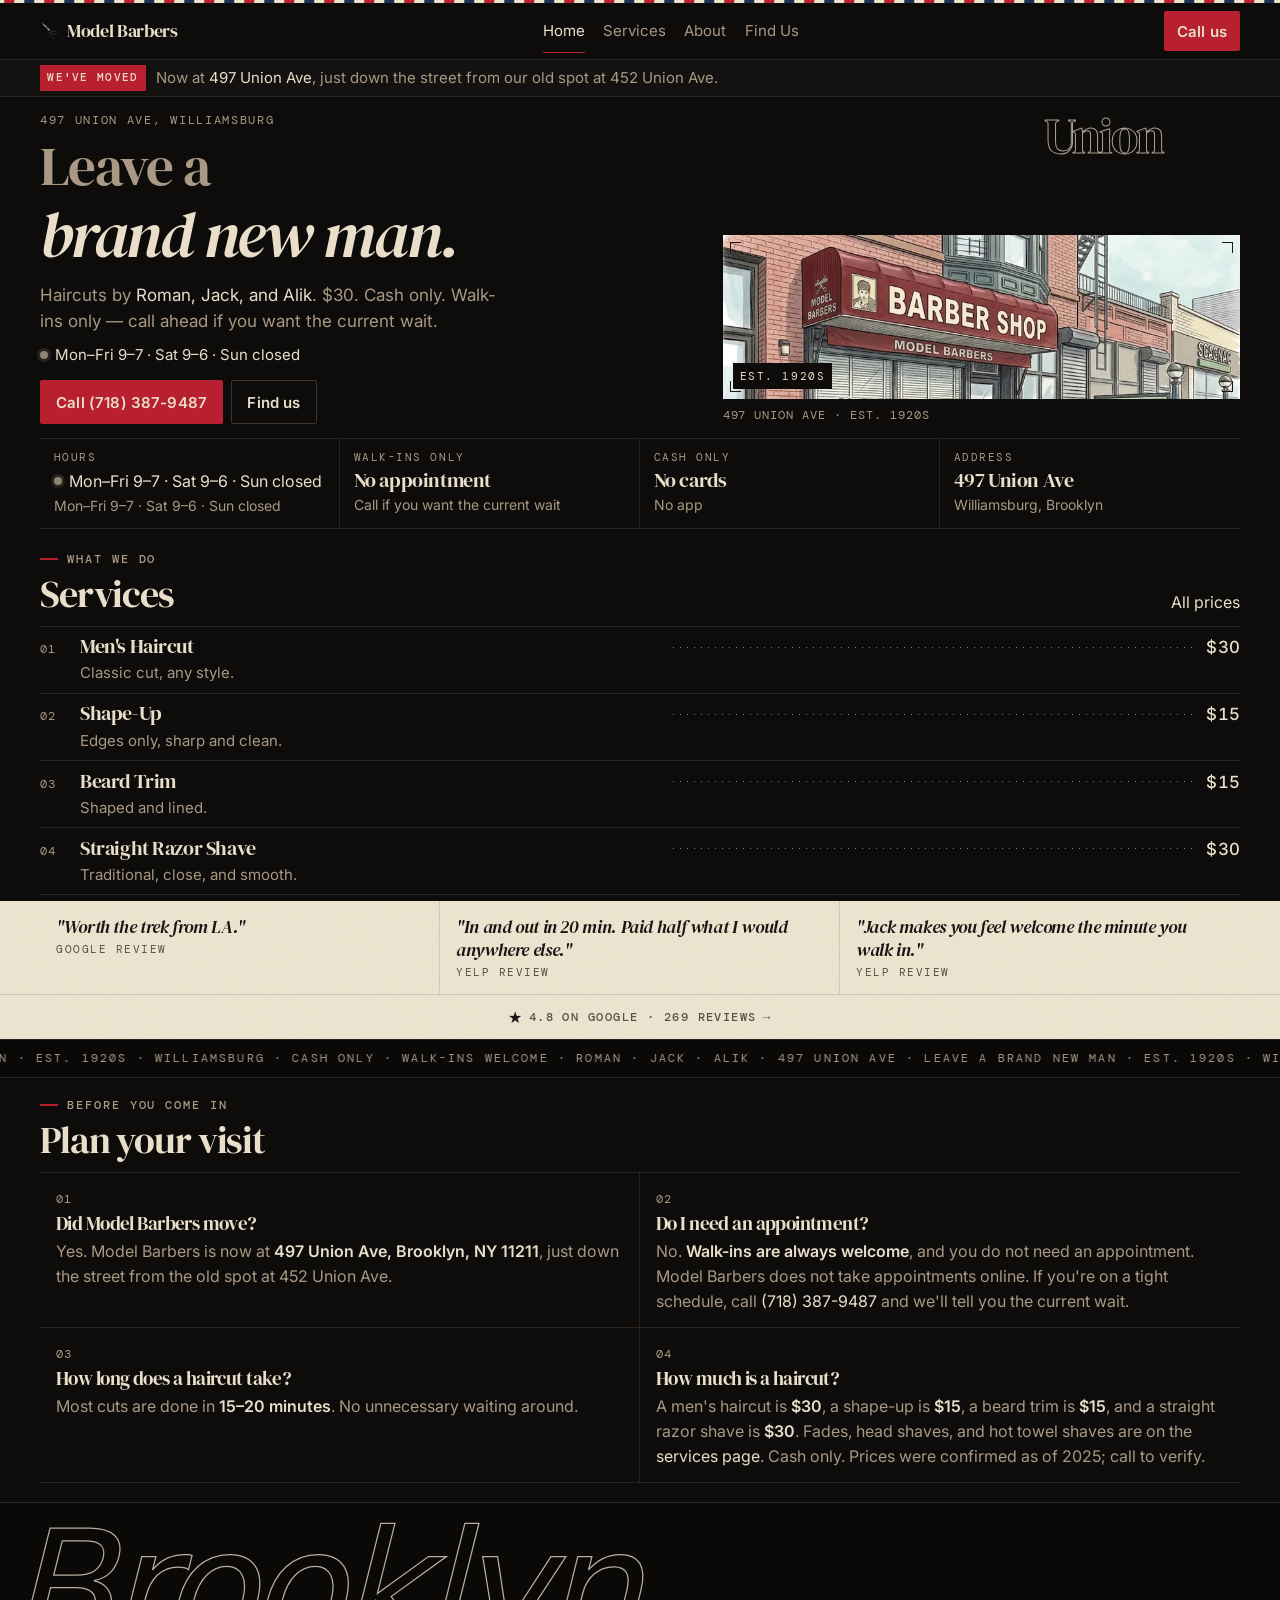
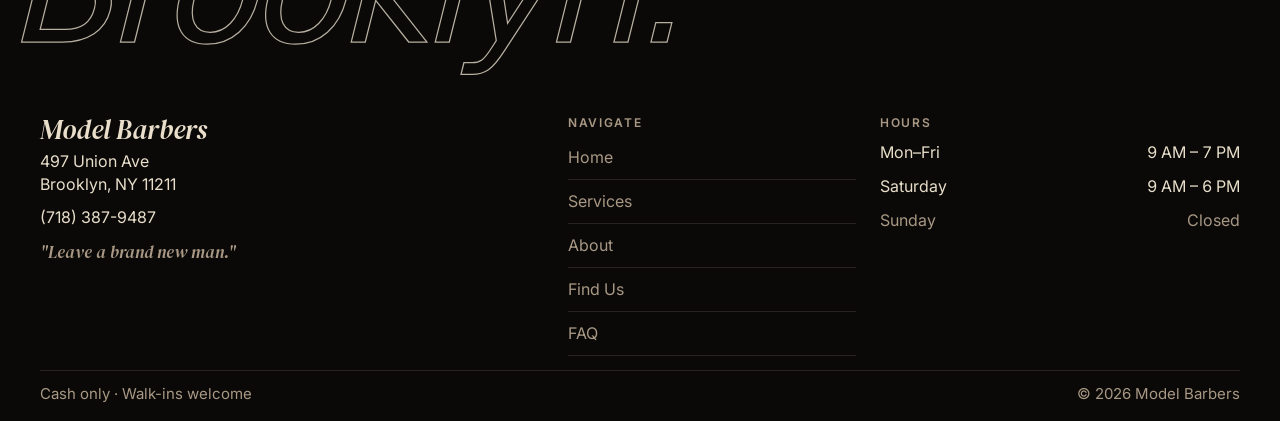
==== commit 04bc6b66: "Add a quiet Google reviews line under the quotes. Show the live 4.8 rating and 269-review count from" ====
--- a/index.html
+++ b/index.html
@@ -380,6 +380,13 @@
           <p class="proof-source">Yelp Review</p>
         </div>
       </div>
+      <p class="google-reviews">
+        <a href="https://search.google.com/local/reviews?placeid=ChIJCfulHFlZwokRs8meQ2tSokw" target="_blank" rel="noopener">
+          <span class="google-star" aria-hidden="true">★</span>
+          <span>4.8 on Google · 269 reviews</span>
+          <span aria-hidden="true">→</span>
+        </a>
+      </p>
     </section>
 
     <div class="marquee" aria-hidden="true">
--- a/styles.css
+++ b/styles.css
@@ -613,6 +613,33 @@
   letter-spacing: 0.14em;
   text-transform: uppercase;
   color: var(--ink-muted);
+}
+.google-reviews {
+  border-top: 1px solid rgba(26, 22, 20, 0.14);
+  text-align: center;
+}
+.google-reviews a {
+  display: inline-flex;
+  align-items: center;
+  justify-content: center;
+  gap: 0.4rem;
+  min-height: 44px;
+  padding: 0 0.5rem;
+  font-family: var(--font-mono);
+  font-size: 0.75rem;
+  font-weight: 500;
+  letter-spacing: 0.12em;
+  text-transform: uppercase;
+  color: var(--ink-muted);
+}
+.google-reviews a:hover,
+.google-reviews a:focus-visible { color: var(--ink); }
+.google-star {
+  font-family: var(--font-display);
+  font-size: 1rem;
+  letter-spacing: 0;
+  line-height: 1;
+  color: var(--ink);
 }
 
 /* ── Marquee ──────────────────────────────────────────────── */
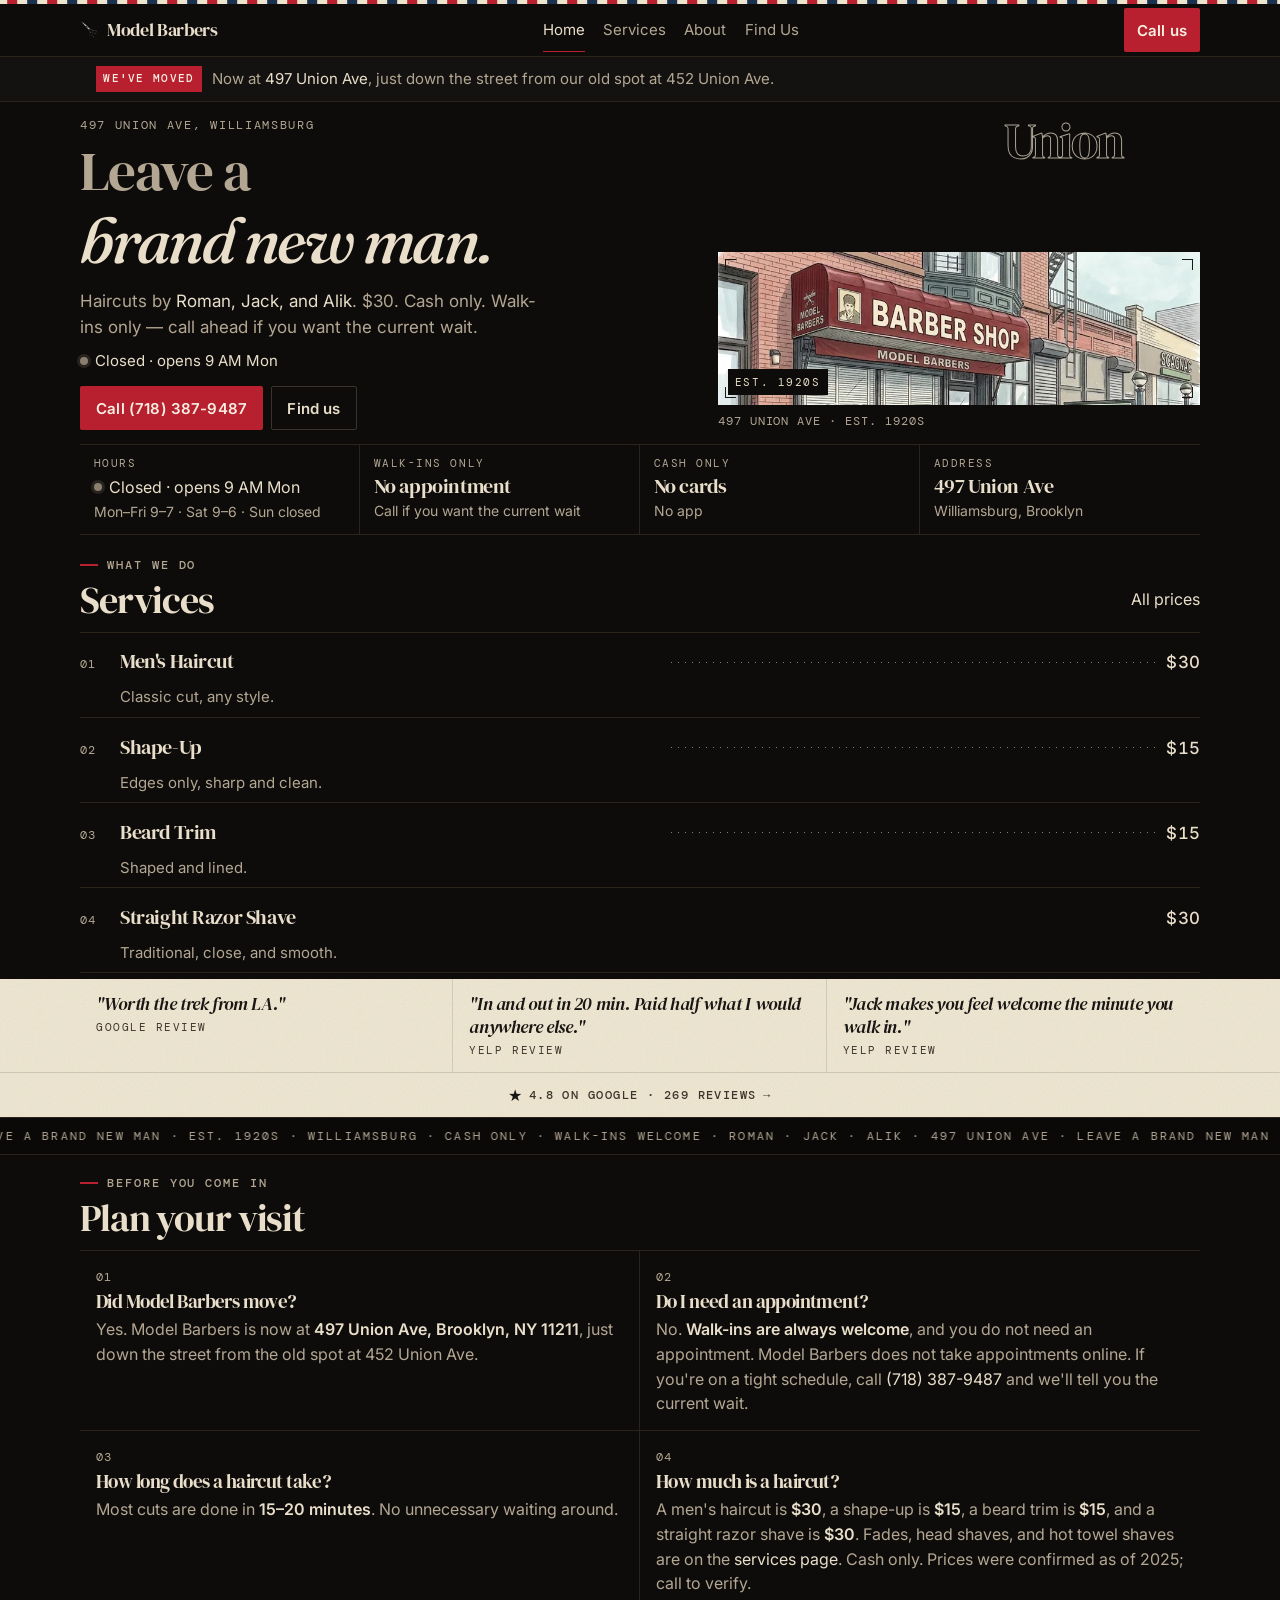
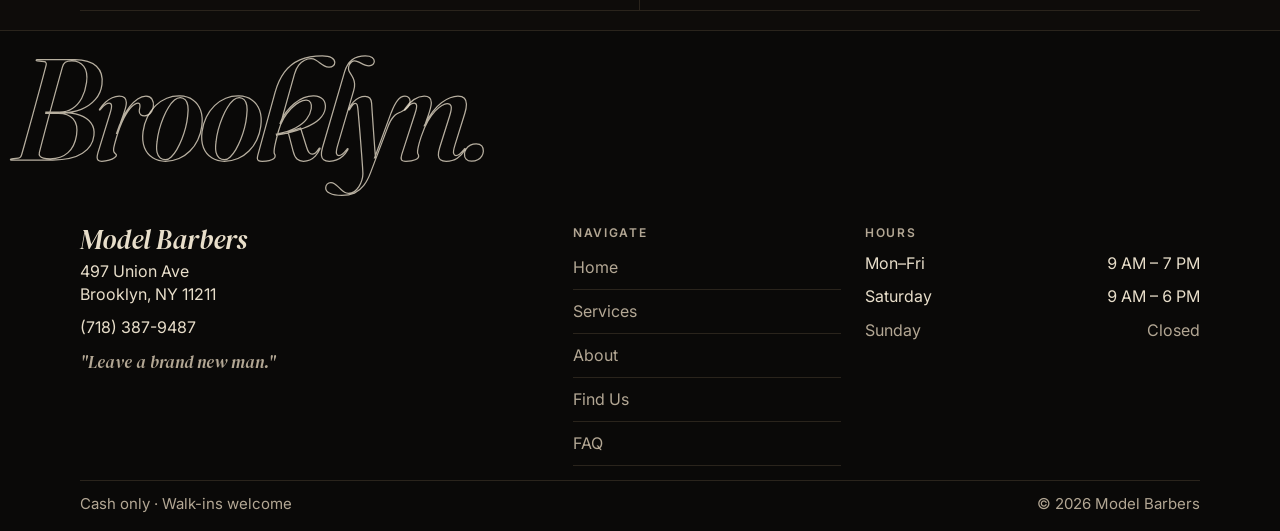
==== commit 0891f563: "Keep the phone layout inside the screen. Contain the barber-pole stripe and the marquee so they cann" ====
--- a/index.html
+++ b/index.html
@@ -242,7 +242,7 @@
       <p class="moved-line">
         <span class="moved-badge">We've moved</span>
         <span class="moved-detail">
-          <span class="moved-short">Now at <a href="find-us.html">497 Union Ave</a>, from 452.</span>
+          <span class="moved-short">Now at <a href="find-us.html">497 Union Ave</a>.</span>
           <span class="moved-long">Now at <a href="find-us.html">497 Union Ave</a>, just down the street from our old spot at 452 Union Ave.</span>
         </span>
       </p>
--- a/tokens.css
+++ b/tokens.css
@@ -1,76 +1,74 @@
 /* ═══════════════════════════════════════════════════════════
    MODEL BARBERS — Design Tokens
-   Single source of truth. Nothing hardcoded in styles.css.
+   Option C keeps the espresso / cream / red / gold family.
    ═══════════════════════════════════════════════════════════ */
 
 :root {
 
   /* ── Typography ─────────────────────────────────────────── */
   --font-display: 'DM Serif Display', Georgia, serif;
+  --font-sign:    'Fraunces', 'DM Serif Display', Georgia, serif;
   --font-body:    'Inter', system-ui, sans-serif;
   --font-mono:    'DM Mono', 'Courier New', monospace;
 
   /* ── Type Scale ─────────────────────────────────────────── */
-  --text-xs:   0.75rem;    /* 12px — captions, labels      */
-  --text-sm:   0.875rem;   /* 14px — meta, secondary       */
-  --text-base: 1rem;       /* 16px — body                  */
-  --text-body: 1.0625rem;  /* 17px — reading copy          */
-  --text-lg:   1.125rem;   /* 18px — lead copy             */
-  --text-xl:   1.25rem;    /* 20px — subheadings           */
-  --text-2xl:  1.5rem;     /* 24px                         */
-  --text-3xl:  2rem;       /* 32px                         */
-  --text-4xl:  2.75rem;    /* 44px — section headers       */
-  --text-hero: clamp(2.6rem, 5.6vw, 4.5rem);   /* fluid hero */
+  --text-xs:   0.75rem;
+  --text-sm:   0.875rem;
+  --text-base: 1rem;
+  --text-lg:   1.125rem;
+  --text-xl:   1.25rem;
+  --text-2xl:  1.5rem;
+  --text-3xl:  2rem;
+  --text-4xl:  2.75rem;
+  --text-hero: clamp(2.7rem, 5.4vw, 4.7rem);
 
   /* ── Colors — base dark theme ───────────────────────────── */
-  --bg:             #0E0C0A;   /* page background            */
-  --bg-elevated:    #141210;   /* cards, surfaces            */
-  --bg-inset:       #0A0908;   /* recessed areas             */
+  --bg:             #0E0C0A;
+  --bg-elevated:    #141210;
+  --bg-inset:       #0A0908;
 
-  --text-primary:   #E8DECA;   /* main text                  */
-  --text-secondary: #A89884;   /* muted body — was #9A8E7C   */
-  --text-faint:     #8E8272;   /* recessive labels; ~#8A7E6E, still AA */
+  --text-primary:   #E8DECA;
+  --text-secondary: #B3A794;
+  --text-faint:     #8A7E6E;
+  --text-body:      1.0625rem;
 
-  --accent:         #B82030;   /* barber red — use sparingly */
-  --accent-hi:      #D02438;   /* red on hover               */
-  --gold:           #9A7420;   /* gold details               */
-  --gold-light:     #B89040;   /* lighter gold               */
+  --accent:         #B82030;
+  --accent-hi:      #D02438;
+  --on-accent:      #F6EFE2;
+  --gold:           #9A7420;
+  --gold-light:     #C4A15A;
 
-  --border:         #1C1914;   /* hairline / structural      */
-  --border-vis:     #28231E;   /* visible rules              */
-  --border-hi:      #3C342C;   /* highlighted border         */
+  --border:         #1C1914;
+  --border-vis:     #2A241C;
+  --border-hi:      #3C342C;
 
-  /* ── Colors — light surface (quote blocks, etc.) ─────────── */
-  --surface-warm:   #EFE7D2;   /* warm cream surface         */
-  --ink:            #1A1614;   /* text on cream              */
-  --ink-muted:      #5C5046;   /* muted on cream             */
+  /* ── Colors — light surface ─────────────────────────────── */
+  --surface-warm:   #EFE7D2;
+  --ink:            #1A1614;
+  --ink-muted:      #3E342C;
 
-  /* ── Spacing (8px base unit) ────────────────────────────── */
+  /* ── Spacing ────────────────────────────────────────────── */
   --sp-1:  8px;
   --sp-2:  16px;
   --sp-3:  24px;
   --sp-4:  32px;
   --sp-6:  48px;
   --sp-8:  64px;
-  --sp-12: 96px;
 
   /* ── Layout ─────────────────────────────────────────────── */
-  --max-w:       1200px;
-  --max-w-prose: 65ch;
-  --header-h:    3.5rem;   /* 56px */
-  --header-slim: 2.75rem;  /* 44px — on scroll */
-  --stripe-h:    3px;
+  --max-w:       1120px;
+  --header-h:    3.25rem;
+  --header-slim: 2.75rem;
+  --stripe-h:    4px;
 
-  /* ── Radii — intentionally minimal ─────────────────────── */
+  /* ── Radii ──────────────────────────────────────────────── */
   --radius-sm:  2px;
-  --radius:     3px;
-  --radius-lg:  4px;
+  --radius:     2px;
 
   /* ── Motion ─────────────────────────────────────────────── */
   --ease-out:    cubic-bezier(0.16, 1, 0.3, 1);
   --ease-std:    cubic-bezier(0.4, 0, 0.2, 1);
   --dur-fast:    120ms;
   --dur-mid:     260ms;
-  --dur-slow:    560ms;
-  --dur-reveal:  720ms;
+  --dur-slow:    640ms;
 }
--- a/styles.css
+++ b/styles.css
@@ -9,7 +9,6 @@
   scroll-padding-top: calc(var(--header-h) + var(--stripe-h) + 12px);
   font-size: 16px;
   color-scheme: dark;
-  overflow-x: clip;
 }
 
 body {
@@ -19,7 +18,6 @@
   line-height: 1.55;
   background: var(--bg);
   color: var(--text-primary);
-  overflow-x: clip;
   -webkit-font-smoothing: antialiased;
   text-rendering: optimizeLegibility;
 }
@@ -149,12 +147,22 @@
   flex-wrap: wrap;
   gap: 0.4rem;
   align-items: center;
-  margin-bottom: 0.55rem;
+  margin-bottom: 0.35rem;
   font-family: var(--font-mono);
   font-size: 0.75rem;
   letter-spacing: 0.12em;
   text-transform: uppercase;
   color: var(--text-secondary);
+}
+.breadcrumb a {
+  display: inline-flex;
+  align-items: center;
+  min-height: 44px;
+}
+.section-link {
+  display: inline-flex;
+  align-items: center;
+  min-height: 44px;
 }
 
 /* Sliding red rule. The scissors cursor stays. */
@@ -205,7 +213,7 @@
 .btn-primary:hover { background: var(--accent-hi); }
 .btn-ghost { color: var(--text-primary); border-color: var(--border-hi); }
 .btn-ghost:hover { border-color: var(--text-secondary); }
-.btn-sm { min-height: 40px; padding-inline: 0.75rem; }
+.btn-sm { min-height: 44px; padding-inline: 0.75rem; }
 .hero-cta-group { display: flex; flex-wrap: wrap; gap: 0.5rem; margin-top: 0.85rem; }
 
 /* ── Header + pole ────────────────────────────────────────── */
@@ -217,7 +225,12 @@
   border-bottom: 1px solid var(--border-vis);
 }
 
-.top-stripe { height: var(--stripe-h); overflow: hidden; }
+.top-stripe {
+  height: var(--stripe-h);
+  overflow: clip;
+  max-width: 100%;
+  contain: inline-size;
+}
 .top-stripe-track {
   display: block;
   height: 100%;
@@ -327,16 +340,22 @@
 .moved-notice {
   background: var(--bg-elevated);
   border-bottom: 1px solid var(--border-vis);
+  max-width: 100%;
+  overflow: hidden;
 }
 .moved-line {
   display: flex;
   align-items: center;
   gap: 0.65rem;
-  width: min(var(--max-w), calc(100% - 2rem));
+  width: min(100%, var(--max-w));
+  max-width: 100%;
   margin-inline: auto;
-  min-height: 36px;
-  padding: 0.3rem 0;
+  min-height: 44px;
+  padding: 0 1rem;
+  box-sizing: border-box;
+  min-width: 0;
   white-space: nowrap;
+  overflow: hidden;
 }
 .moved-badge {
   flex: none;
@@ -349,7 +368,20 @@
   text-transform: uppercase;
   padding: 0.28rem 0.45rem;
 }
-.moved-detail { font-size: 0.9375rem; color: var(--text-secondary); min-width: 0; overflow: hidden; text-overflow: ellipsis; }
+.moved-detail {
+  flex: 1 1 auto;
+  min-width: 0;
+  overflow: hidden;
+  text-overflow: ellipsis;
+  white-space: nowrap;
+  font-size: 0.9375rem;
+  color: var(--text-secondary);
+}
+.moved-detail a {
+  display: inline-flex;
+  align-items: center;
+  min-height: 44px;
+}
 .moved-long { display: none; }
 .moved-detail a { color: var(--text-primary); }
 
@@ -550,7 +582,12 @@
   line-height: 1.15;
   letter-spacing: -0.02em;
 }
-.item-name a { color: var(--text-primary); }
+.item-name a {
+  display: inline-flex;
+  align-items: center;
+  min-height: 44px;
+  color: var(--text-primary);
+}
 .item-desc {
   grid-column: 2 / -1;
   margin-top: 0.08rem;
@@ -644,7 +681,9 @@
 
 /* ── Marquee ──────────────────────────────────────────────── */
 .marquee {
-  overflow: hidden;
+  overflow: clip;
+  max-width: 100%;
+  contain: inline-size;
   border-top: 1px solid var(--border-vis);
   border-bottom: 1px solid var(--border-vis);
   background: var(--bg-inset);
@@ -873,10 +912,11 @@
 }
 .footer-wordmark {
   overflow: visible;
+  max-width: 100%;
   margin: 0;
-  padding: 0.02em 0.04em 0.28em;
+  padding: 0.02em 0.75rem 0.28em;
   line-height: 1;
-  font-size: clamp(3.35rem, 12.2vw, 10.5rem);
+  font-size: clamp(2.7rem, 11.2vw, 10.5rem);
   pointer-events: none;
   user-select: none;
 }
